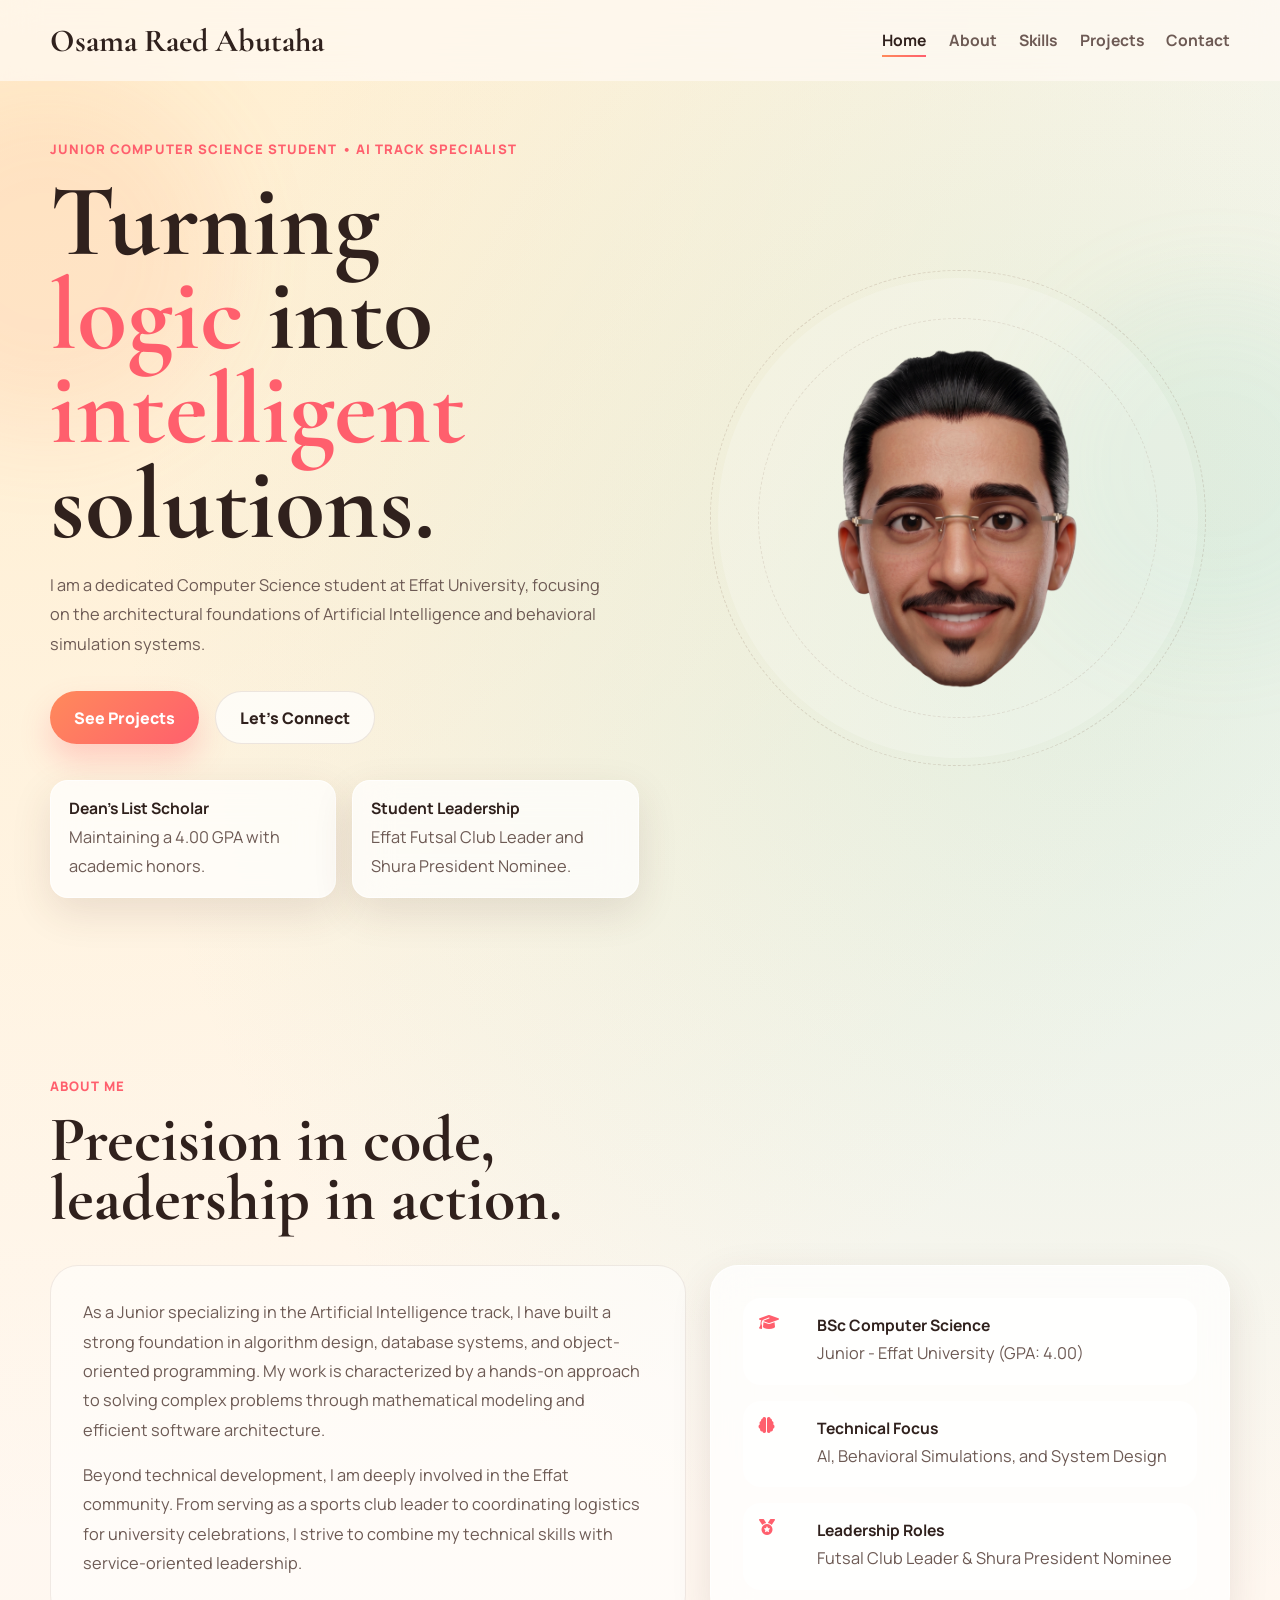
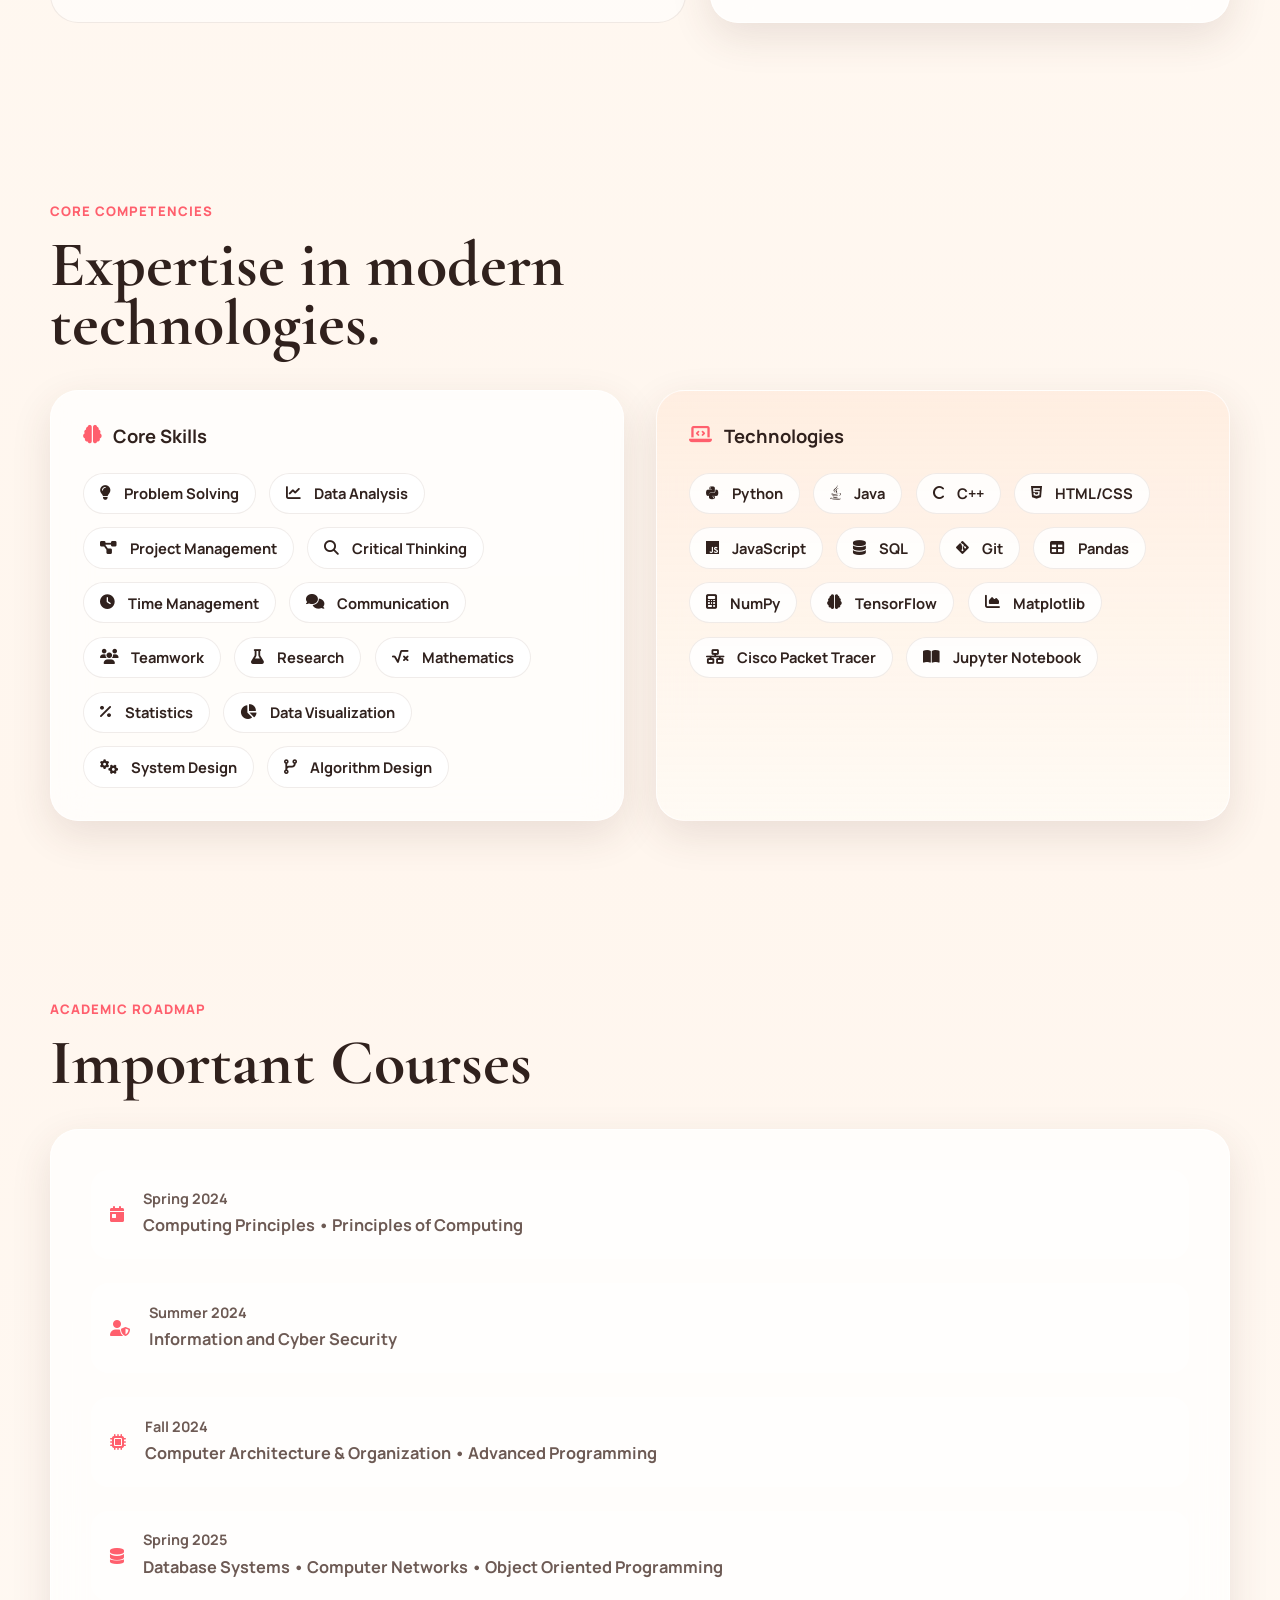
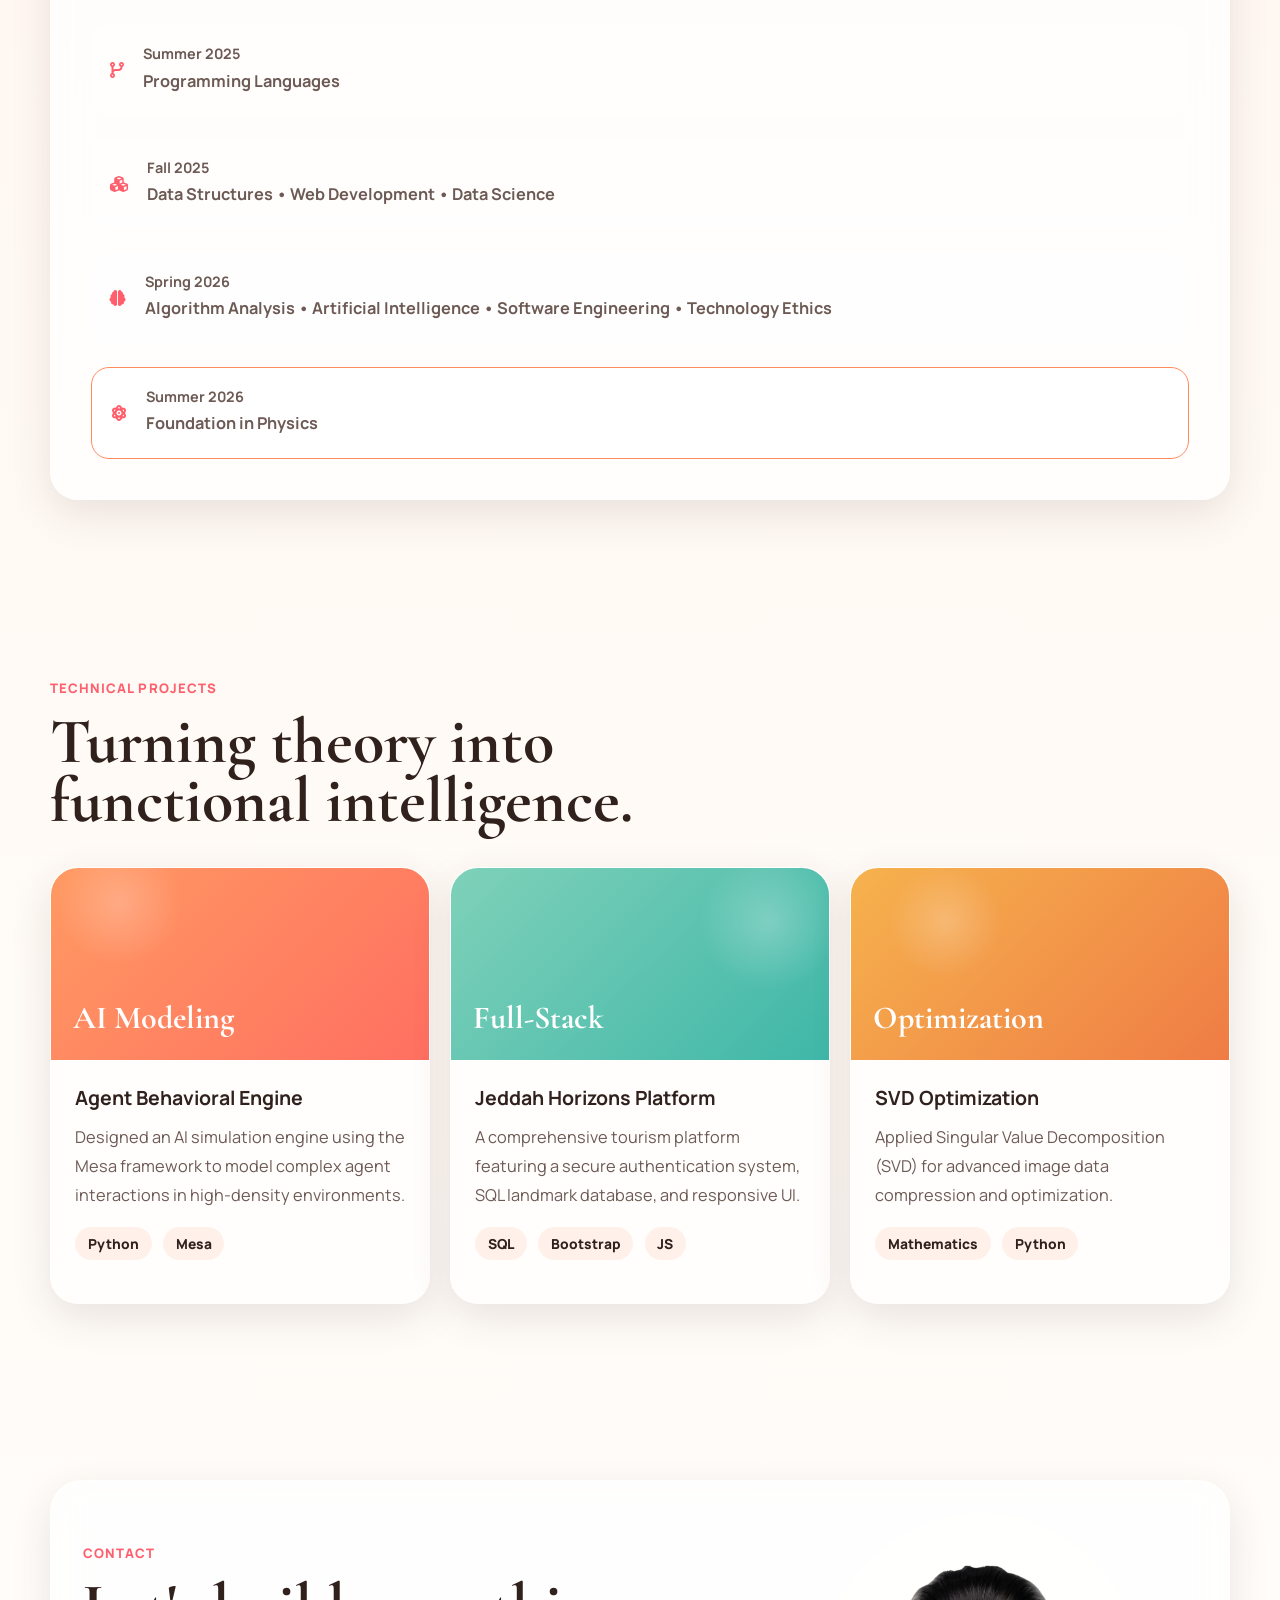
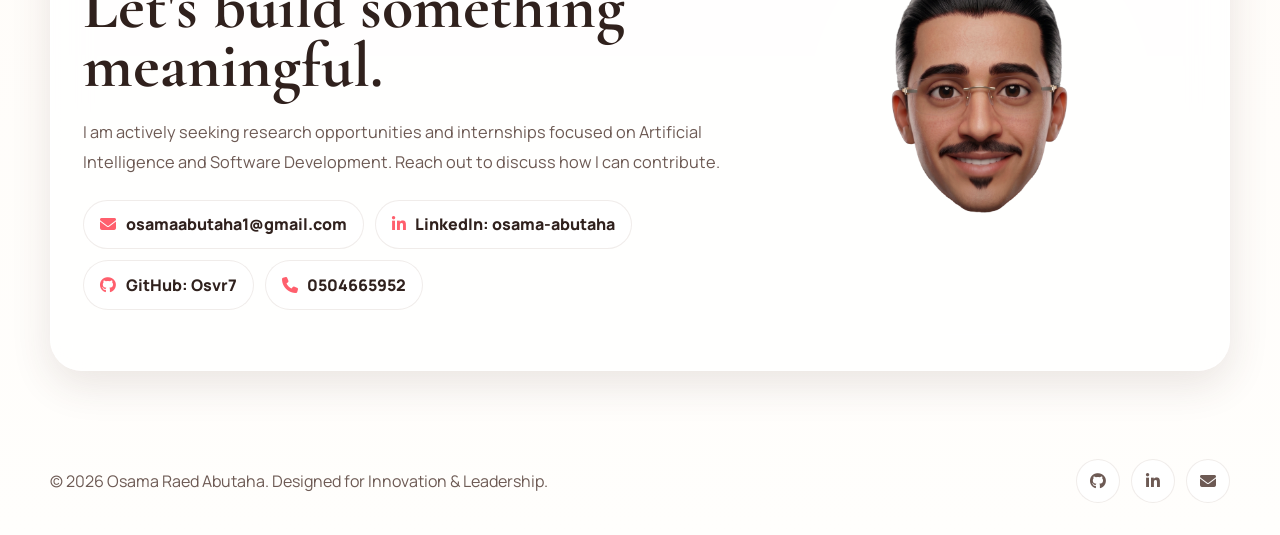
==== index.html @ cd9061cb "Updating Summer Course" ====
<!DOCTYPE html>
<html lang="en">

<head>
    <meta charset="UTF-8">
    <meta name="viewport" content="width=device-width, initial-scale=1.0">
    <title>Osama Raed Abutaha | AI Specialist Portfolio</title>

    <link rel="preconnect" href="https://fonts.googleapis.com">
    <link rel="preconnect" href="https://fonts.gstatic.com" crossorigin>
    <link
        href="https://fonts.googleapis.com/css2?family=Cormorant+Garamond:wght@500;600;700&family=Manrope:wght@400;500;600;700;800&display=swap"
        rel="stylesheet">
    <link rel="stylesheet" href="https://cdnjs.cloudflare.com/ajax/libs/font-awesome/6.4.0/css/all.min.css">
    <link rel="stylesheet" href="css/style.css">
</head>

<body>
    <div class="page-glow page-glow-left"></div>
    <div class="page-glow page-glow-right"></div>

    <nav class="navbar">
        <div class="nav-content">
            <a href="#home" class="logo">Osama Raed Abutaha</a>

            <button class="menu-toggle" type="button" aria-label="Open navigation menu" aria-expanded="false">
                <span></span>
                <span></span>
                <span></span>
            </button>

            <ul class="nav-links">
                <li><a href="#home">Home</a></li>
                <li><a href="#about">About</a></li>
                <li><a href="#skills">Skills</a></li>
                <li><a href="#projects">Projects</a></li>
                <li><a href="#contact">Contact</a></li>
            </ul>
        </div>
    </nav>

    <main>
        <section id="home" class="hero">
            <div class="hero-copy reveal">
                <p class="eyebrow">Junior Computer Science Student • AI Track Specialist</p>
                <h1>
                    Turning 
                    <span>logic</span> into <span>intelligent</span> solutions.
                </h1>
                <p class="hero-text">
                    I am a dedicated Computer Science student at Effat University, focusing on the architectural foundations of Artificial Intelligence and behavioral simulation systems.
                </p>

                <div class="hero-actions">
                    <a href="#projects" class="btn btn-primary">See Projects</a>
                    <a href="#contact" class="btn btn-secondary">Let's Connect</a>
                </div>

                <div class="hero-highlights">
                    <div class="highlight-card">
                        <strong>Dean's List Scholar</strong>
                        <span>Maintaining a 4.00 GPA with academic honors.</span>
                    </div>
                    <div class="highlight-card">
                        <strong>Student Leadership</strong>
                        <span>Effat Futsal Club Leader and Shura President Nominee.</span>
                    </div>
                </div>
            </div>

            <div class="hero-visual reveal">
                <div class="avatar-scene">
                    <div class="orbit orbit-one"></div>
                    <div class="orbit orbit-two"></div>

                    <div class="avatar-card">
                        <div class="avatar-wrap" aria-label="Personal profile image">
                            <div class="avatar-frame">
                                <img class="avatar-photo" src="images/profile.png" alt="Osama Raed Abutaha">
                            </div>
                        </div>
                    </div>
                </div>
            </div>
        </section>

        <section id="about" class="about reveal">
            <div class="section-heading">
                <p class="eyebrow">About Me</p>
                <h2>Precision in code, leadership in action.</h2>
            </div>

            <div class="about-grid">
                <div class="about-story">
                    <p>
                        As a Junior specializing in the Artificial Intelligence track, I have built a strong foundation in algorithm design, database systems, and object-oriented programming. My work is characterized by a hands-on approach to solving complex problems through mathematical modeling and efficient software architecture.
                    </p>
                    <p>
                        Beyond technical development, I am deeply involved in the Effat community. From serving as a sports club leader to coordinating logistics for university celebrations, I strive to combine my technical skills with service-oriented leadership.
                    </p>
                </div>

                <div class="about-panel">
                    <div class="info-row">
                        <i class="fa-solid fa-graduation-cap"></i>
                        <div>
                            <strong>BSc Computer Science</strong>
                            <span>Junior - Effat University (GPA: 4.00)</span>
                        </div>
                    </div>
                    <div class="info-row">
                        <i class="fa-solid fa-brain"></i>
                        <div>
                            <strong>Technical Focus</strong>
                            <span>AI, Behavioral Simulations, and System Design</span>
                        </div>
                    </div>
                    <div class="info-row">
                        <i class="fa-solid fa-medal"></i>
                        <div>
                            <strong>Leadership Roles</strong>
                            <span>Futsal Club Leader & Shura President Nominee</span>
                        </div>
                    </div>
                </div>
            </div>
        </section>

        <section id="skills" class="skills reveal">
            <div class="section-heading">
                <p class="eyebrow">Core Competencies</p>
                <h2>Expertise in modern technologies.</h2>
            </div>

            <div class="skills-layout" style="display: grid; grid-template-columns: repeat(auto-fit, minmax(300px, 1fr)); gap: 2rem;">
                <article class="skill-block" style="padding: 2rem; border-radius: var(--radius-lg); background: var(--surface);">
                    <h3 style="margin-bottom: 1.5rem; display: flex; align-items: center; gap: 0.75rem;">
                        <i class="fa-solid fa-brain" style="color: var(--coral);"></i> Core Skills
                    </h3>
                    <div class="skill-tags" style="display: flex; flex-wrap: wrap; gap: 0.85rem;">
                        <span class="skill-tag" style="display: inline-flex; align-items: center; gap: 0.8rem; padding: 0.6rem 1rem;">
                            <i class="fa-solid fa-lightbulb"></i> Problem Solving
                        </span>
                        <span class="skill-tag" style="display: inline-flex; align-items: center; gap: 0.8rem; padding: 0.6rem 1rem;">
                            <i class="fa-solid fa-chart-line"></i> Data Analysis
                        </span>
                        <span class="skill-tag" style="display: inline-flex; align-items: center; gap: 0.8rem; padding: 0.6rem 1rem;">
                            <i class="fa-solid fa-diagram-project"></i> Project Management
                        </span>
                        <span class="skill-tag" style="display: inline-flex; align-items: center; gap: 0.8rem; padding: 0.6rem 1rem;">
                            <i class="fa-solid fa-magnifying-glass"></i> Critical Thinking
                        </span>
                        <span class="skill-tag" style="display: inline-flex; align-items: center; gap: 0.8rem; padding: 0.6rem 1rem;">
                            <i class="fa-solid fa-clock"></i> Time Management
                        </span>
                        <span class="skill-tag" style="display: inline-flex; align-items: center; gap: 0.8rem; padding: 0.6rem 1rem;">
                            <i class="fa-solid fa-comments"></i> Communication
                        </span>
                        <span class="skill-tag" style="display: inline-flex; align-items: center; gap: 0.8rem; padding: 0.6rem 1rem;">
                            <i class="fa-solid fa-users"></i> Teamwork
                        </span>
                        <span class="skill-tag" style="display: inline-flex; align-items: center; gap: 0.8rem; padding: 0.6rem 1rem;">
                            <i class="fa-solid fa-flask"></i> Research
                        </span>
                        <span class="skill-tag" style="display: inline-flex; align-items: center; gap: 0.8rem; padding: 0.6rem 1rem;">
                            <i class="fa-solid fa-square-root-variable"></i> Mathematics
                        </span>
                        <span class="skill-tag" style="display: inline-flex; align-items: center; gap: 0.8rem; padding: 0.6rem 1rem;">
                            <i class="fa-solid fa-percent"></i> Statistics
                        </span>
                        <span class="skill-tag" style="display: inline-flex; align-items: center; gap: 0.8rem; padding: 0.6rem 1rem;">
                            <i class="fa-solid fa-chart-pie"></i> Data Visualization
                        </span>
                        <span class="skill-tag" style="display: inline-flex; align-items: center; gap: 0.8rem; padding: 0.6rem 1rem;">
                            <i class="fa-solid fa-gears"></i> System Design
                        </span>
                        <span class="skill-tag" style="display: inline-flex; align-items: center; gap: 0.8rem; padding: 0.6rem 1rem;">
                            <i class="fa-solid fa-code-branch"></i> Algorithm Design
                        </span>
                    </div>
                </article>

                <article class="skill-block accent-block" style="padding: 2rem; border-radius: var(--radius-lg);">
                    <h3 style="margin-bottom: 1.5rem; display: flex; align-items: center; gap: 0.75rem;">
                        <i class="fa-solid fa-laptop-code" style="color: var(--coral);"></i> Technologies
                    </h3>
                    <div class="skill-tags" style="display: flex; flex-wrap: wrap; gap: 0.85rem;">
                        <span class="skill-tag" style="display: inline-flex; align-items: center; gap: 0.8rem; padding: 0.6rem 1rem;">
                            <i class="fa-brands fa-python"></i> Python
                        </span>
                        <span class="skill-tag" style="display: inline-flex; align-items: center; gap: 0.8rem; padding: 0.6rem 1rem;">
                            <i class="fa-brands fa-java"></i> Java
                        </span>
                        <span class="skill-tag" style="display: inline-flex; align-items: center; gap: 0.8rem; padding: 0.6rem 1rem;">
                            <i class="fa-solid fa-c"></i> C++
                        </span>
                        <span class="skill-tag" style="display: inline-flex; align-items: center; gap: 0.8rem; padding: 0.6rem 1rem;">
                            <i class="fa-brands fa-html5"></i> HTML/CSS
                        </span>
                        <span class="skill-tag" style="display: inline-flex; align-items: center; gap: 0.8rem; padding: 0.6rem 1rem;">
                            <i class="fa-brands fa-js"></i> JavaScript
                        </span>
                        <span class="skill-tag" style="display: inline-flex; align-items: center; gap: 0.8rem; padding: 0.6rem 1rem;">
                            <i class="fa-solid fa-database"></i> SQL
                        </span>
                        <span class="skill-tag" style="display: inline-flex; align-items: center; gap: 0.8rem; padding: 0.6rem 1rem;">
                            <i class="fa-brands fa-git-alt"></i> Git
                        </span>
                        <span class="skill-tag" style="display: inline-flex; align-items: center; gap: 0.8rem; padding: 0.6rem 1rem;">
                            <i class="fa-solid fa-table"></i> Pandas
                        </span>
                        <span class="skill-tag" style="display: inline-flex; align-items: center; gap: 0.8rem; padding: 0.6rem 1rem;">
                            <i class="fa-solid fa-calculator"></i> NumPy
                        </span>
                        <span class="skill-tag" style="display: inline-flex; align-items: center; gap: 0.8rem; padding: 0.6rem 1rem;">
                            <i class="fa-solid fa-brain"></i> TensorFlow
                        </span>
                        <span class="skill-tag" style="display: inline-flex; align-items: center; gap: 0.8rem; padding: 0.6rem 1rem;">
                            <i class="fa-solid fa-chart-area"></i> Matplotlib
                        </span>
                        <span class="skill-tag" style="display: inline-flex; align-items: center; gap: 0.8rem; padding: 0.6rem 1rem;">
                            <i class="fa-solid fa-network-wired"></i> Cisco Packet Tracer
                        </span>
                        <span class="skill-tag" style="display: inline-flex; align-items: center; gap: 0.8rem; padding: 0.6rem 1rem;">
                            <i class="fa-solid fa-book-open"></i> Jupyter Notebook
                        </span>
                    </div>
                </article>
            </div>
        </section>

        <section id="courses" class="about reveal">
            <div class="section-heading">
                <p class="eyebrow">Academic Roadmap</p>
                <h2>Important Courses</h2>
            </div>
            
            <div class="about-panel" style="background: var(--surface); padding: 2.5rem; border-radius: var(--radius-lg);">
                <div class="timeline-container" style="display: grid; gap: 1.5rem;">
                    
                    <div class="info-row" style="background: rgba(255,255,255,0.5); padding: 1.2rem; border-radius: var(--radius-md); display: flex; align-items: center; gap: 1.2rem;">
                        <i class="fa-solid fa-calendar-day" style="color: var(--coral);"></i>
                        <div>
                            <strong style="display: block; font-size: 0.9rem; color: var(--text-soft);">Spring 2024</strong>
                            <span style="font-weight: 700;">Computing Principles • Principles of Computing</span>
                        </div>
                    </div>

                    <div class="info-row" style="background: rgba(255,255,255,0.5); padding: 1.2rem; border-radius: var(--radius-md); display: flex; align-items: center; gap: 1.2rem;">
                        <i class="fa-solid fa-user-shield" style="color: var(--coral);"></i>
                        <div>
                            <strong style="display: block; font-size: 0.9rem; color: var(--text-soft);">Summer 2024</strong>
                            <span style="font-weight: 700;">Information and Cyber Security</span>
                        </div>
                    </div>

                    <div class="info-row" style="background: rgba(255,255,255,0.5); padding: 1.2rem; border-radius: var(--radius-md); display: flex; align-items: center; gap: 1.2rem;">
                        <i class="fa-solid fa-microchip" style="color: var(--coral);"></i>
                        <div>
                            <strong style="display: block; font-size: 0.9rem; color: var(--text-soft);">Fall 2024</strong>
                            <span style="font-weight: 700;">Computer Architecture & Organization • Advanced Programming</span>
                        </div>
                    </div>

                    <div class="info-row" style="background: rgba(255,255,255,0.5); padding: 1.2rem; border-radius: var(--radius-md); display: flex; align-items: center; gap: 1.2rem;">
                        <i class="fa-solid fa-database" style="color: var(--coral);"></i>
                        <div>
                            <strong style="display: block; font-size: 0.9rem; color: var(--text-soft);">Spring 2025</strong>
                            <span style="font-weight: 700;">Database Systems • Computer Networks • Object Oriented Programming</span>
                        </div>
                    </div>

                    <div class="info-row" style="background: rgba(255,255,255,0.5); padding: 1.2rem; border-radius: var(--radius-md); display: flex; align-items: center; gap: 1.2rem;">
                        <i class="fa-solid fa-code-branch" style="color: var(--coral);"></i>
                        <div>
                            <strong style="display: block; font-size: 0.9rem; color: var(--text-soft);">Summer 2025</strong>
                            <span style="font-weight: 700;">Programming Languages</span>
                        </div>
                    </div>

                    <div class="info-row" style="background: rgba(255,255,255,0.5); padding: 1.2rem; border-radius: var(--radius-md); display: flex; align-items: center; gap: 1.2rem;">
                        <i class="fa-solid fa-cubes" style="color: var(--coral);"></i>
                        <div>
                            <strong style="display: block; font-size: 0.9rem; color: var(--text-soft);">Fall 2025</strong>
                            <span style="font-weight: 700;">Data Structures • Web Development • Data Science</span>
                        </div>
                    </div>

                    <div class="info-row" style="background: rgba(255,255,255,0.5); padding: 1.2rem; border-radius: var(--radius-md); display: flex; align-items: center; gap: 1.2rem;">
                        <i class="fa-solid fa-brain" style="color: var(--coral);"></i>
                        <div>
                            <strong style="display: block; font-size: 0.9rem; color: var(--text-soft);">Spring 2026</strong>
                            <span style="font-weight: 700;">Algorithm Analysis • Artificial Intelligence • Software Engineering • Technology Ethics</span>
                        </div>
                    </div>

                    <div class="info-row" style="background: rgba(255,255,255,0.8); border: 1px solid var(--peach); padding: 1.2rem; border-radius: var(--radius-md); display: flex; align-items: center; gap: 1.2rem;">
                        <i class="fa-solid fa-atom" style="color: var(--coral);"></i>
                        <div>
                            <strong style="display: block; font-size: 0.9rem; color: var(--text-soft);">Summer 2026</strong>
                            <span style="font-weight: 700;">Foundation in Physics</span>
                        </div>
                    </div>

                </div>
            </div>
        </section>

        <section id="projects" class="projects reveal">
            <div class="section-heading">
                <p class="eyebrow">Technical Projects</p>
                <h2>Turning theory into functional intelligence.</h2>
            </div>

            <div class="projects-grid">
                <article class="project-card">
                    <div class="project-visual project-visual-one">
                        <span>AI Modeling</span>
                    </div>
                    <div class="project-info">
                        <h3>Agent Behavioral Engine</h3>
                        <p>
                            Designed an AI simulation engine using the Mesa framework to model complex agent interactions in high-density environments.
                        </p>
                        <div class="project-tech">
                            <span>Python</span>
                            <span>Mesa</span>
                        </div>
                    </div>
                </article>

                <article class="project-card">
                    <div class="project-visual project-visual-two">
                        <span>Full-Stack</span>
                    </div>
                    <div class="project-info">
                        <h3>Jeddah Horizons Platform</h3>
                        <p>
                            A comprehensive tourism platform featuring a secure authentication system, SQL landmark database, and responsive UI.
                        </p>
                        <div class="project-tech">
                            <span>SQL</span>
                            <span>Bootstrap</span>
                            <span>JS</span>
                        </div>
                    </div>
                </article>

                <article class="project-card">
                    <div class="project-visual project-visual-three">
                        <span>Optimization</span>
                    </div>
                    <div class="project-info">
                        <h3>SVD Optimization</h3>
                        <p>
                            Applied Singular Value Decomposition (SVD) for advanced image data compression and optimization.
                        </p>
                        <div class="project-tech">
                            <span>Mathematics</span>
                            <span>Python</span>
                        </div>
                    </div>
                </article>
            </div>
        </section>

        <section id="contact" class="contact reveal">
            <div class="contact-card">
                <div class="contact-layout">
                    <div class="contact-copy">
                        <div class="section-heading">
                            <p class="eyebrow">Contact</p>
                            <h2>Let's build something meaningful.</h2>
                        </div>
                        <p class="contact-text">
                            I am actively seeking research opportunities and internships focused on Artificial Intelligence and Software Development. Reach out to discuss how I can contribute.
                        </p>
                        <div class="contact-methods">
                            <a href="mailto:osamaabutaha1@gmail.com" class="contact-item">
                                <i class="fa-solid fa-envelope"></i>
                                <span>osamaabutaha1@gmail.com</span>
                            </a>
                            <a href="https://www.linkedin.com/in/osama-abutaha" class="contact-item" target="_blank" rel="noopener noreferrer">
                                <i class="fab fa-linkedin-in"></i>
                                <span>LinkedIn: osama-abutaha</span>
                            </a>
                            <a href="https://github.com/Osvr7" class="contact-item">
                                <i class="fab fa-github"></i>
                                <span>GitHub: Osvr7</span>
                            </a>
                            <a href="tel:0504665952" class="contact-item">
                                <i class="fa-solid fa-phone"></i>
                                <span>0504665952</span>
                            </a>
                        </div>
                    </div>

                    <div class="contact-avatar" aria-label="Profile image">
                        <div class="contact-avatar-frame">
                            <img class="contact-avatar-photo" src="images/profile.png" alt="Osama Raed Abutaha">
                        </div>
                    </div>
                </div>
            </div>
        </section>
    </main>

    <footer class="footer">
        <p>&copy; 2026 Osama Raed Abutaha. Designed for Innovation & Leadership.</p>
        <div class="social-links">
            <a href="https://github.com/Osvr7"><i class="fab fa-github"></i></a>
            <a href="https://www.linkedin.com/in/osama-abutaha" target="_blank" rel="noopener noreferrer"><i class="fab fa-linkedin-in"></i></a>
            <a href="mailto:osamaabutaha1@gmail.com"><i class="fa-solid fa-envelope"></i></a>
        </div>
    </footer>

    <script src="js/script.js"></script>
</body>

</html>
---- css/style.css ----
:root {
    --bg-main: #fffaf4;
    --bg-soft: #fff2e6;
    --surface: rgba(255, 255, 255, 0.72);
    --surface-strong: #fff9f2;
    --text-main: #30211d;
    --text-soft: #6d5a54;
    --peach: #ff8a5b;
    --coral: #ff5f6d;
    --gold: #ffc857;
    --mint: #7fd1b9;
    --line: rgba(110, 71, 51, 0.12);
    --shadow-soft: 0 20px 60px rgba(122, 74, 51, 0.12);
    --shadow-card: 0 14px 40px rgba(83, 52, 39, 0.12);
    --radius-lg: 28px;
    --radius-md: 18px;
    --radius-sm: 12px;
    --max-width: 1180px;
    --transition: 240ms ease;
    --avatar-size: clamp(21rem, 38vw, 30rem);
    --avatar-focus-x: 50%;
    --avatar-focus-y: 50%;
}

* {
    margin: 0;
    padding: 0;
    box-sizing: border-box;
}

html {
    scroll-behavior: smooth;
}

body {
    font-family: "Manrope", sans-serif;
    color: var(--text-main);
    background:
        radial-gradient(circle at top left, rgba(255, 200, 87, 0.26), transparent 28%),
        radial-gradient(circle at 85% 12%, rgba(127, 209, 185, 0.22), transparent 20%),
        linear-gradient(180deg, #fffaf4 0%, #fff6ee 46%, #fffefc 100%);
    min-height: 100vh;
    overflow-x: hidden;
}

a {
    color: inherit;
    text-decoration: none;
}

img,
svg {
    display: block;
    max-width: 100%;
}

main,
.nav-content,
.footer {
    width: min(var(--max-width), calc(100% - 2rem));
    margin: 0 auto;
}

section {
    padding: 5.5rem 0;
}

.page-glow {
    position: fixed;
    width: 22rem;
    height: 22rem;
    border-radius: 50%;
    filter: blur(50px);
    opacity: 0.34;
    pointer-events: none;
    z-index: -1;
}

.page-glow-left {
    top: 5rem;
    left: -8rem;
    background: rgba(255, 138, 91, 0.34);
}

.page-glow-right {
    top: 18rem;
    right: -7rem;
    background: rgba(127, 209, 185, 0.28);
}

.navbar {
    position: sticky;
    top: 0;
    z-index: 1000;
    backdrop-filter: blur(18px);
    background: rgba(255, 250, 244, 0.7);
    border-bottom: 1px solid transparent;
    transition: background var(--transition), border-color var(--transition), box-shadow var(--transition);
}

.navbar.is-scrolled {
    background: rgba(255, 250, 244, 0.9);
    border-color: rgba(110, 71, 51, 0.1);
    box-shadow: 0 12px 30px rgba(110, 71, 51, 0.08);
}

.nav-content {
    display: flex;
    align-items: center;
    justify-content: space-between;
    min-height: 5rem;
}

.logo {
    font-family: "Cormorant Garamond", serif;
    font-size: 2rem;
    font-weight: 700;
    letter-spacing: 0;
}

.nav-links {
    display: flex;
    align-items: center;
    gap: 1.4rem;
    list-style: none;
}

.nav-links a {
    position: relative;
    font-size: 0.98rem;
    font-weight: 700;
    color: var(--text-soft);
    transition: color var(--transition);
}

.nav-links a::after {
    content: "";
    position: absolute;
    left: 0;
    bottom: -0.35rem;
    width: 100%;
    height: 2px;
    background: linear-gradient(90deg, var(--peach), var(--coral));
    transform: scaleX(0);
    transform-origin: left;
    transition: transform var(--transition);
}

.nav-links a:hover,
.nav-links a.active {
    color: var(--text-main);
}

.nav-links a:hover::after,
.nav-links a.active::after {
    transform: scaleX(1);
}

.menu-toggle {
    display: none;
    width: 3rem;
    height: 3rem;
    border: 0;
    border-radius: 999px;
    background: rgba(255, 255, 255, 0.7);
    box-shadow: var(--shadow-soft);
    align-items: center;
    justify-content: center;
    flex-direction: column;
    gap: 0.25rem;
    cursor: pointer;
}

.menu-toggle span {
    width: 1.15rem;
    height: 2px;
    background: var(--text-main);
    border-radius: 999px;
    transition: transform var(--transition), opacity var(--transition);
}

.hero {
    min-height: calc(100vh - 5rem);
    display: grid;
    grid-template-columns: 1.04fr 0.96fr;
    align-items: center;
    gap: 3rem;
    padding-top: 3.5rem;
}

.eyebrow {
    display: inline-flex;
    align-items: center;
    gap: 0.5rem;
    margin-bottom: 1rem;
    color: var(--coral);
    font-size: 0.82rem;
    font-weight: 800;
    text-transform: uppercase;
    letter-spacing: 0.08em;
}

.hero-copy h1,
.section-heading h2 {
    font-family: "Cormorant Garamond", serif;
    font-weight: 700;
    line-height: 0.92;
    letter-spacing: 0;
}

.hero-copy h1 {
    max-width: 11ch;
    font-size: clamp(4rem, 8vw, 6.4rem);
    margin-bottom: 1.25rem;
}

.hero-copy h1 span {
    color: var(--coral);
}

.hero-text,
.about-story p,
.contact-text,
.project-info p,
.highlight-card span,
.info-row span,
.trait span {
    color: var(--text-soft);
    font-size: 1.02rem;
    line-height: 1.8;
}

.hero-text {
    max-width: 35rem;
}

.hero-actions {
    display: flex;
    flex-wrap: wrap;
    gap: 1rem;
    margin: 2rem 0 2.25rem;
}

.btn {
    display: inline-flex;
    align-items: center;
    justify-content: center;
    min-height: 3.35rem;
    padding: 0.9rem 1.5rem;
    border-radius: 999px;
    font-weight: 800;
    transition: transform var(--transition), box-shadow var(--transition), background var(--transition);
}

.btn:hover {
    transform: translateY(-2px);
}

.btn-primary {
    color: #fff;
    background: linear-gradient(135deg, var(--peach), var(--coral));
    box-shadow: 0 16px 30px rgba(255, 95, 109, 0.26);
}

.btn-secondary {
    color: var(--text-main);
    background: rgba(255, 255, 255, 0.72);
    border: 1px solid rgba(110, 71, 51, 0.12);
}

.hero-highlights {
    display: grid;
    grid-template-columns: repeat(2, minmax(0, 1fr));
    gap: 1rem;
    max-width: 40rem;
}

.highlight-card,
.skill-block,
.project-card,
.contact-card,
.about-panel {
    background: var(--surface);
    border: 1px solid rgba(255, 255, 255, 0.72);
    backdrop-filter: blur(18px);
    box-shadow: var(--shadow-card);
}

.highlight-card {
    padding: 1rem 1.1rem;
    border-radius: var(--radius-md);
}

.highlight-card strong,
.info-row strong,
.trait strong {
    display: block;
    margin-bottom: 0.2rem;
    font-size: 0.98rem;
}

.hero-visual {
    position: relative;
}

.avatar-scene {
    position: relative;
    min-height: 40rem;
    display: flex;
    align-items: center;
    justify-content: center;
}

.orbit {
    position: absolute;
    border-radius: 50%;
    border: 1px dashed rgba(110, 71, 51, 0.16);
    animation: spin 22s linear infinite;
}

.orbit-one {
    width: 25rem;
    height: 25rem;
}

.orbit-two {
    width: 31rem;
    height: 31rem;
    animation-direction: reverse;
    animation-duration: 28s;
}

.avatar-card {
    position: relative;
    width: min(100%, var(--avatar-size));
    padding: 0;
    border-radius: 0;
    margin: 0 auto;
}

.avatar-wrap {
    margin: 0;
    padding: 0;
    border-radius: 0;
    background: transparent;
    display: flex;
    justify-content: center;
}

.avatar-frame {
    aspect-ratio: 1 / 1;
    width: 100%;
    padding: 1.9rem;
    overflow: hidden;
    border-radius: 50%;
    background: rgba(255, 255, 255, 0.2);
    box-shadow: none;
    display: grid;
    place-items: center;
}

.avatar-photo {
    width: 88%;
    height: 88%;
    object-fit: contain;
    object-position: 50%;
    transform: translateY(-2.5rem);
    filter: saturate(1.06) contrast(1.03);
}

.section-heading {
    max-width: 42rem;
    margin-bottom: 2.25rem;
}

.section-heading h2 {
    font-size: clamp(2.6rem, 5vw, 4.1rem);
}

.about-grid {
    display: grid;
    grid-template-columns: 1.1fr 0.9fr;
    gap: 1.5rem;
}

.about-story,
.about-panel {
    border-radius: var(--radius-lg);
    padding: 2rem;
}

.about-story {
    background: rgba(255, 255, 255, 0.52);
    border: 1px solid rgba(110, 71, 51, 0.1);
}

.about-story p + p {
    margin-top: 1rem;
}

.about-panel {
    display: grid;
    gap: 1rem;
}

.info-row {
    display: grid;
    grid-template-columns: 2.75rem 1fr;
    gap: 0.9rem;
    align-items: start;
    padding: 1rem;
    border-radius: var(--radius-md);
    background: rgba(255, 255, 255, 0.74);
}

.info-row i,
.skill-block h3 i,
.contact-item i {
    color: var(--coral);
}

.skills-layout {
    display: grid;
    grid-template-columns: repeat(3, minmax(0, 1fr));
    gap: 1.25rem;
}

.skill-block {
    border-radius: var(--radius-lg);
    padding: 1.7rem;
}

.accent-block {
    background: linear-gradient(180deg, rgba(255, 237, 224, 0.95), rgba(255, 252, 246, 0.72));
}

.skill-block h3 {
    display: flex;
    align-items: center;
    gap: 0.65rem;
    margin-bottom: 1rem;
    font-size: 1.15rem;
}

.skill-tags {
    display: flex;
    flex-wrap: wrap;
    gap: 0.7rem;
}

.skill-tag {
    display: inline-flex;
    align-items: center;
    min-height: 2.4rem;
    padding: 0.55rem 0.95rem;
    border-radius: 999px;
    background: rgba(255, 255, 255, 0.86);
    border: 1px solid rgba(110, 71, 51, 0.1);
    font-size: 0.92rem;
    font-weight: 700;
}

.trait-list {
    display: grid;
    gap: 0.9rem;
}

.trait {
    padding: 0.95rem 1rem;
    border-radius: var(--radius-md);
    background: rgba(255, 255, 255, 0.74);
}

.projects-grid {
    display: grid;
    grid-template-columns: repeat(3, minmax(0, 1fr));
    gap: 1.25rem;
}

.project-card {
    overflow: hidden;
    border-radius: var(--radius-lg);
}

.project-visual {
    min-height: 12rem;
    display: flex;
    align-items: end;
    padding: 1.4rem;
    color: #fff;
    font-family: "Cormorant Garamond", serif;
    font-size: 2rem;
    font-weight: 700;
}

.project-visual-one {
    background:
        radial-gradient(circle at 18% 18%, rgba(255, 255, 255, 0.22), transparent 18%),
        linear-gradient(135deg, #ff9a62, #ff6f61);
}

.project-visual-two {
    background:
        radial-gradient(circle at 84% 28%, rgba(255, 255, 255, 0.24), transparent 20%),
        linear-gradient(135deg, #7fd1b9, #3fb7a8);
}

.project-visual-three {
    background:
        radial-gradient(circle at 25% 28%, rgba(255, 255, 255, 0.22), transparent 18%),
        linear-gradient(135deg, #f6b24d, #ef7c45);
}

.project-info {
    padding: 1.5rem;
}

.project-info h3 {
    margin-bottom: 0.75rem;
    font-size: 1.22rem;
}

.project-tech,
.project-links,
.contact-methods {
    display: flex;
    flex-wrap: wrap;
    gap: 0.7rem;
}

.project-tech {
    margin: 1rem 0 1.2rem;
}

.project-tech span {
    padding: 0.45rem 0.8rem;
    border-radius: 999px;
    background: rgba(255, 138, 91, 0.12);
    color: var(--text-main);
    font-size: 0.86rem;
    font-weight: 800;
}

.project-links a,
.contact-item {
    display: inline-flex;
    align-items: center;
    gap: 0.6rem;
    min-height: 3rem;
    padding: 0.8rem 1rem;
    border-radius: 999px;
    background: rgba(255, 255, 255, 0.78);
    border: 1px solid rgba(110, 71, 51, 0.1);
    font-weight: 800;
    transition: transform var(--transition), box-shadow var(--transition);
}

.project-links a:hover,
.contact-item:hover,
.social-links a:hover {
    transform: translateY(-2px);
    box-shadow: 0 14px 24px rgba(110, 71, 51, 0.12);
}

.contact-card {
    border-radius: 2rem;
    padding: 2rem;
}

.contact-layout {
    display: grid;
    grid-template-columns: minmax(0, 1.2fr) minmax(16rem, 0.8fr);
    gap: 2rem;
    align-items: center;
}

.contact-copy .section-heading {
    margin-bottom: 1.4rem;
}

.contact-text {
    max-width: 42rem;
    margin-bottom: 1.4rem;
}

.contact-avatar {
    display: flex;
    justify-content: center;
}

.contact-avatar-frame {
    width: min(100%, 22rem);
    aspect-ratio: 1 / 1;
    padding: 1.35rem;
    border-radius: 50%;
    background: rgba(255, 255, 255, 0.28);
    display: grid;
    place-items: center;
}

.contact-avatar-photo {
    width: 88%;
    height: 88%;
    object-fit: contain;
    object-position: 50%;
    transform: translateY(-1.9rem);
    filter: saturate(1.06) contrast(1.03);
}

.footer {
    display: flex;
    justify-content: space-between;
    align-items: center;
    gap: 1rem;
    padding: 0 0 2rem;
    color: var(--text-soft);
}

.social-links {
    display: flex;
    gap: 0.7rem;
}

.social-links a {
    width: 2.75rem;
    height: 2.75rem;
    border-radius: 50%;
    display: inline-flex;
    align-items: center;
    justify-content: center;
    background: rgba(255, 255, 255, 0.82);
    border: 1px solid rgba(110, 71, 51, 0.1);
    transition: transform var(--transition), box-shadow var(--transition);
}

.reveal {
    opacity: 0;
    transform: translateY(28px);
    transition: opacity 700ms ease, transform 700ms ease;
}

.reveal.visible {
    opacity: 1;
    transform: translateY(0);
}

@keyframes spin {
    from {
        transform: rotate(0deg);
    }

    to {
        transform: rotate(360deg);
    }
}

@media (max-width: 1024px) {
    .hero,
    .about-grid,
    .skills-layout,
    .projects-grid,
    .contact-layout {
        grid-template-columns: 1fr;
    }

    .hero {
        padding-top: 2rem;
    }

    .hero-copy h1 {
        max-width: 12ch;
    }

    .avatar-scene {
        min-height: 36rem;
    }

    .projects-grid {
        gap: 1rem;
    }

    .contact-avatar {
        order: -1;
    }

    .contact-avatar-frame {
        width: min(100%, 18rem);
    }
}

@media (max-width: 820px) {
    .menu-toggle {
        display: inline-flex;
    }

    .nav-links {
        position: absolute;
        top: calc(100% + 0.75rem);
        left: 1rem;
        right: 1rem;
        padding: 1rem;
        border-radius: 1.25rem;
        background: rgba(255, 249, 242, 0.96);
        box-shadow: var(--shadow-soft);
        border: 1px solid rgba(110, 71, 51, 0.1);
        flex-direction: column;
        align-items: flex-start;
        gap: 0.9rem;
        opacity: 0;
        pointer-events: none;
        transform: translateY(-10px);
        transition: opacity var(--transition), transform var(--transition);
    }

    .nav-links.is-open {
        opacity: 1;
        pointer-events: auto;
        transform: translateY(0);
    }

    .menu-toggle[aria-expanded="true"] span:nth-child(1) {
        transform: translateY(6px) rotate(45deg);
    }

    .menu-toggle[aria-expanded="true"] span:nth-child(2) {
        opacity: 0;
    }

    .menu-toggle[aria-expanded="true"] span:nth-child(3) {
        transform: translateY(-6px) rotate(-45deg);
    }
}

@media (max-width: 640px) {
    main,
    .nav-content,
    .footer {
        width: min(var(--max-width), calc(100% - 1.2rem));
    }

    section {
        padding: 4.3rem 0;
    }

    .hero {
        gap: 2rem;
    }

    .hero-copy h1 {
        font-size: clamp(3rem, 16vw, 4.3rem);
    }

    .hero-highlights {
        grid-template-columns: 1fr;
    }

    .avatar-scene {
        min-height: 30rem;
    }

    .orbit-two {
        display: none;
    }

    .avatar-card,
    .about-story,
    .about-panel,
    .skill-block,
    .contact-card {
        padding: 1.35rem;
    }

    .avatar-card {
        padding: 0;
    }

    .project-info,
    .contact-card {
        padding: 1.3rem;
    }

    .footer {
        flex-direction: column;
        text-align: center;
    }
}
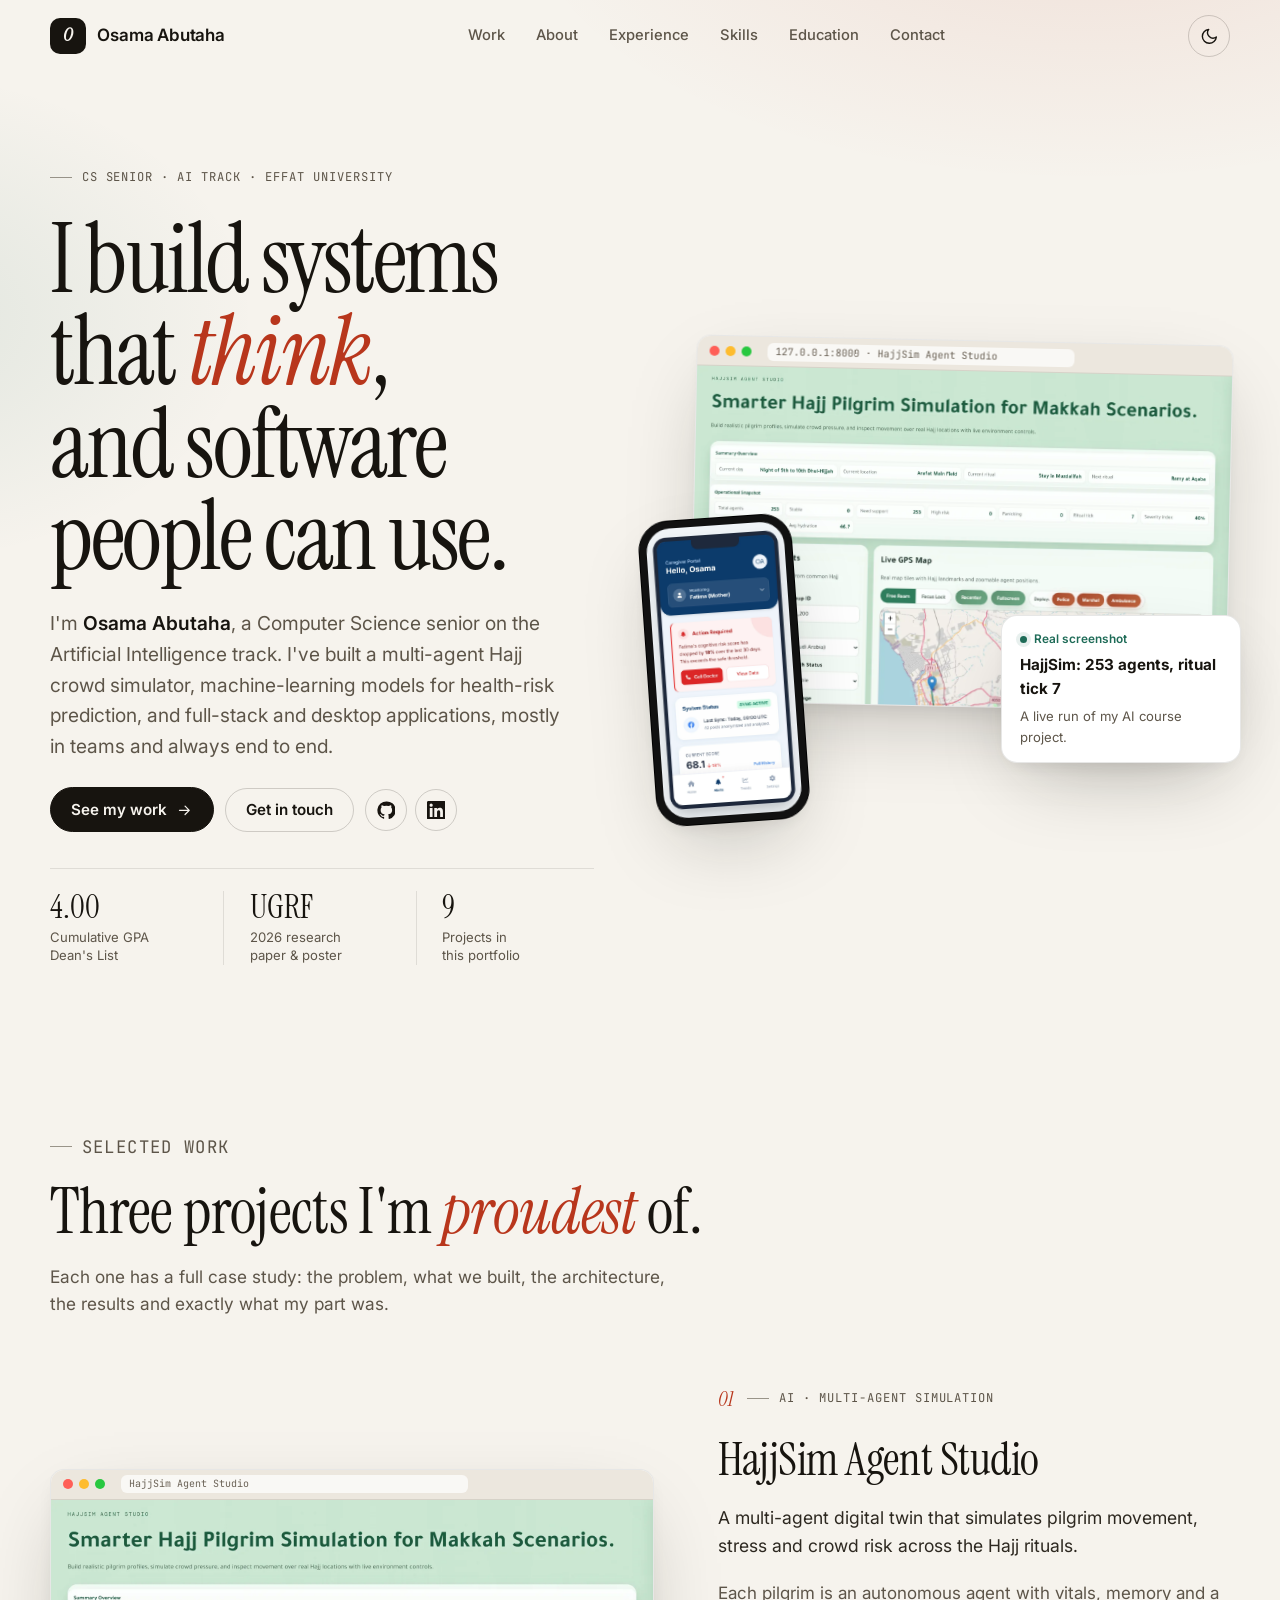
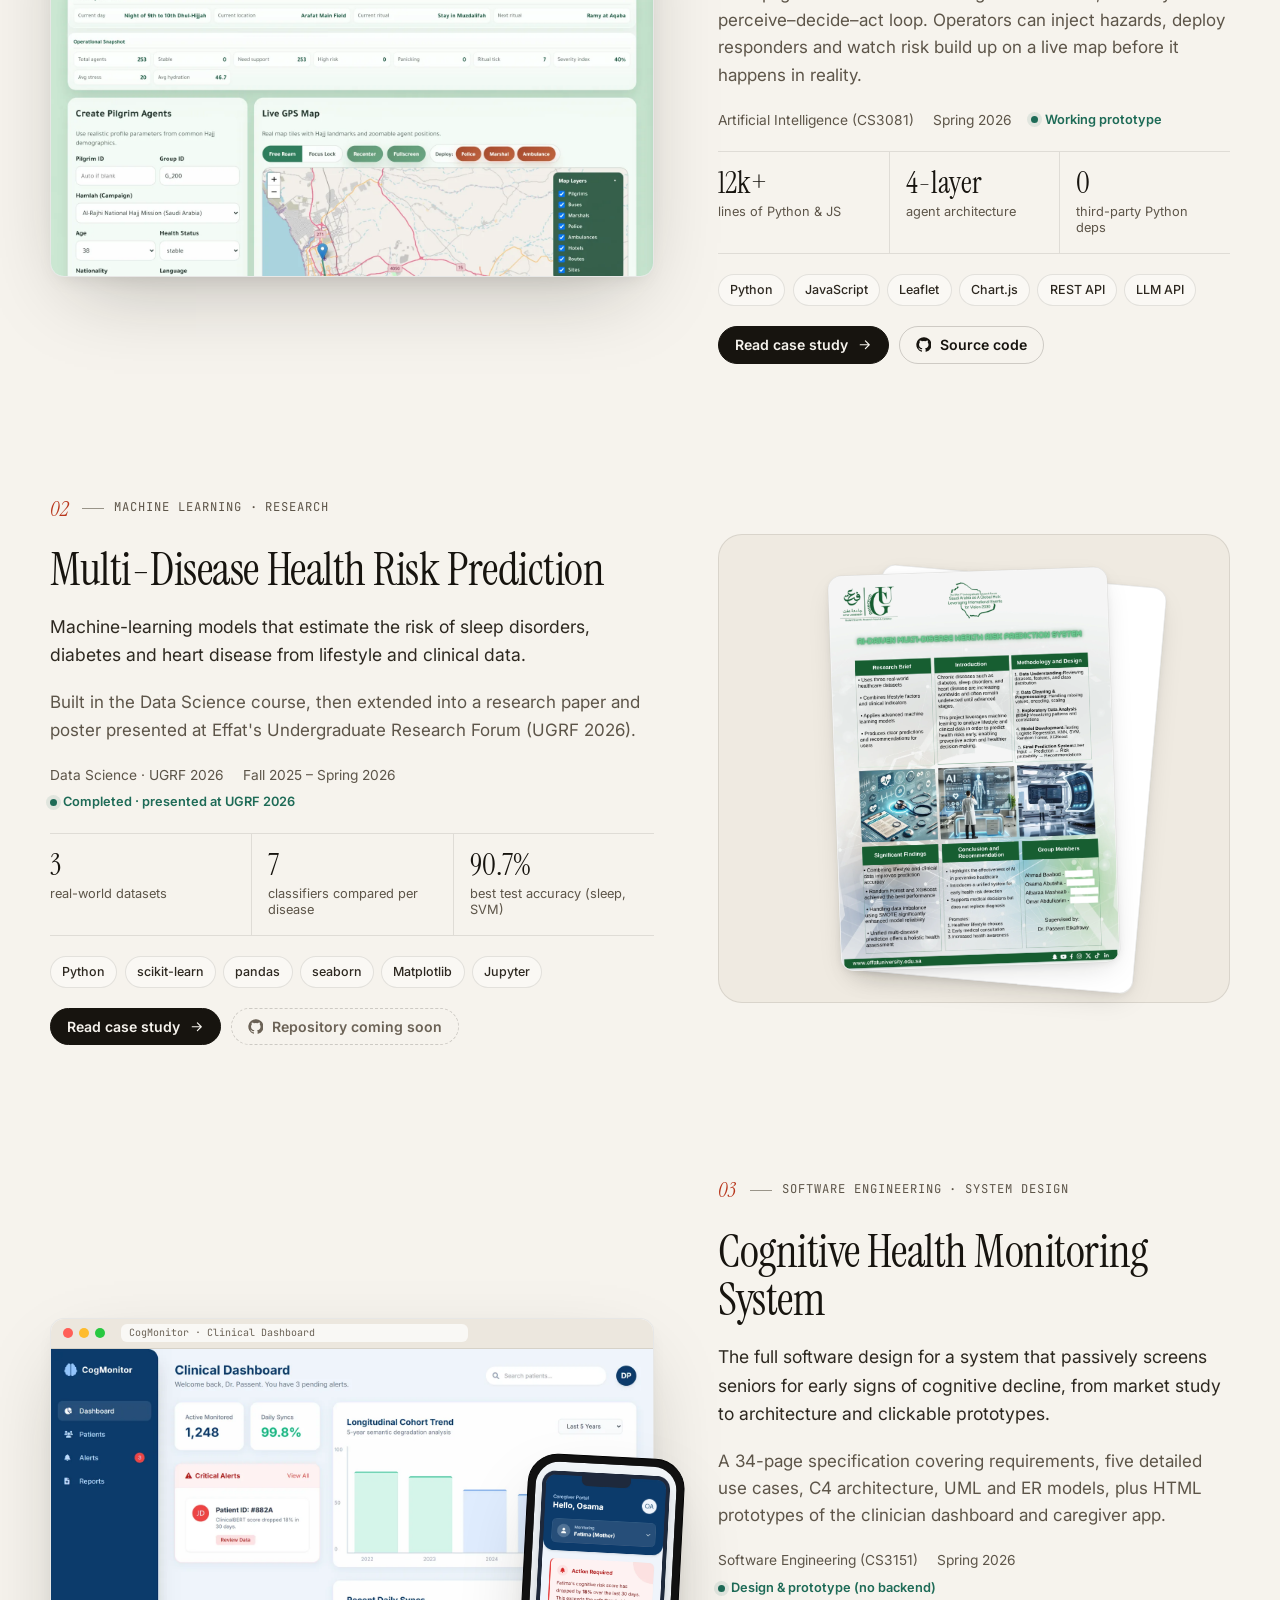
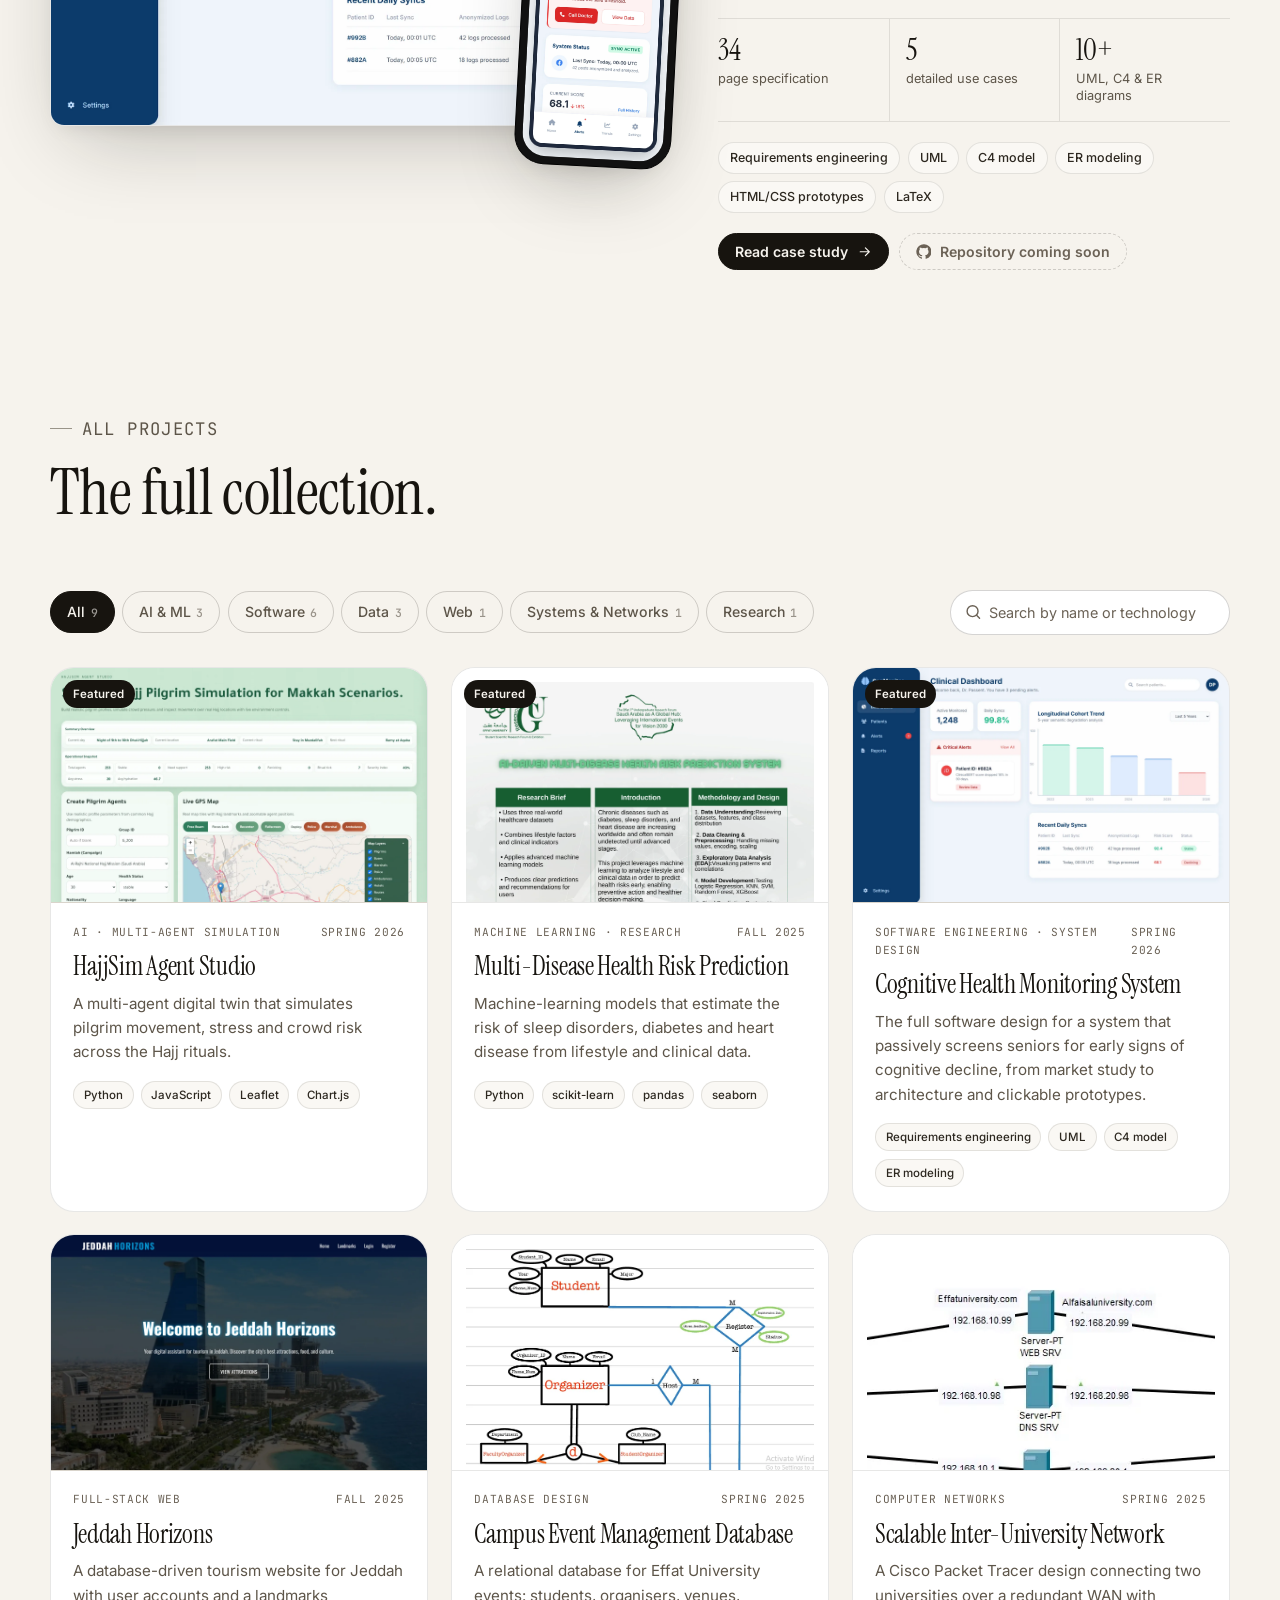
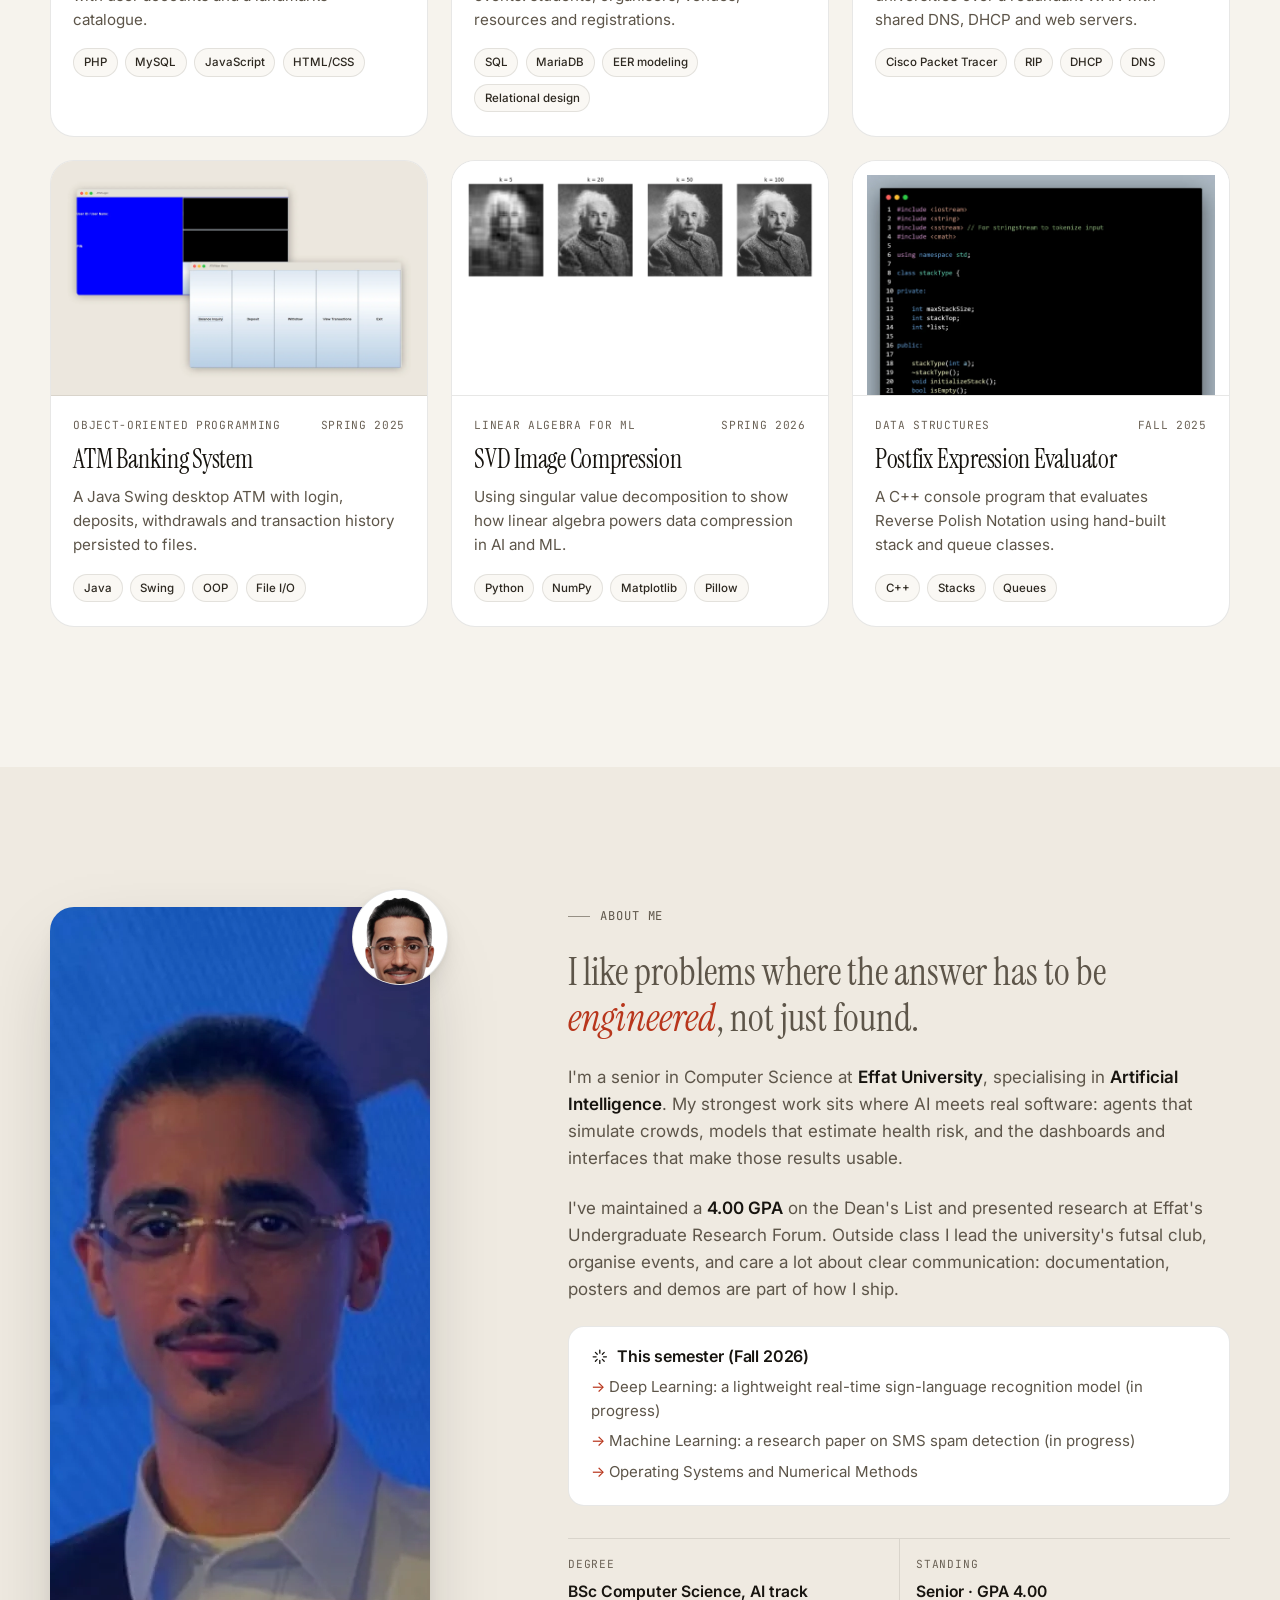
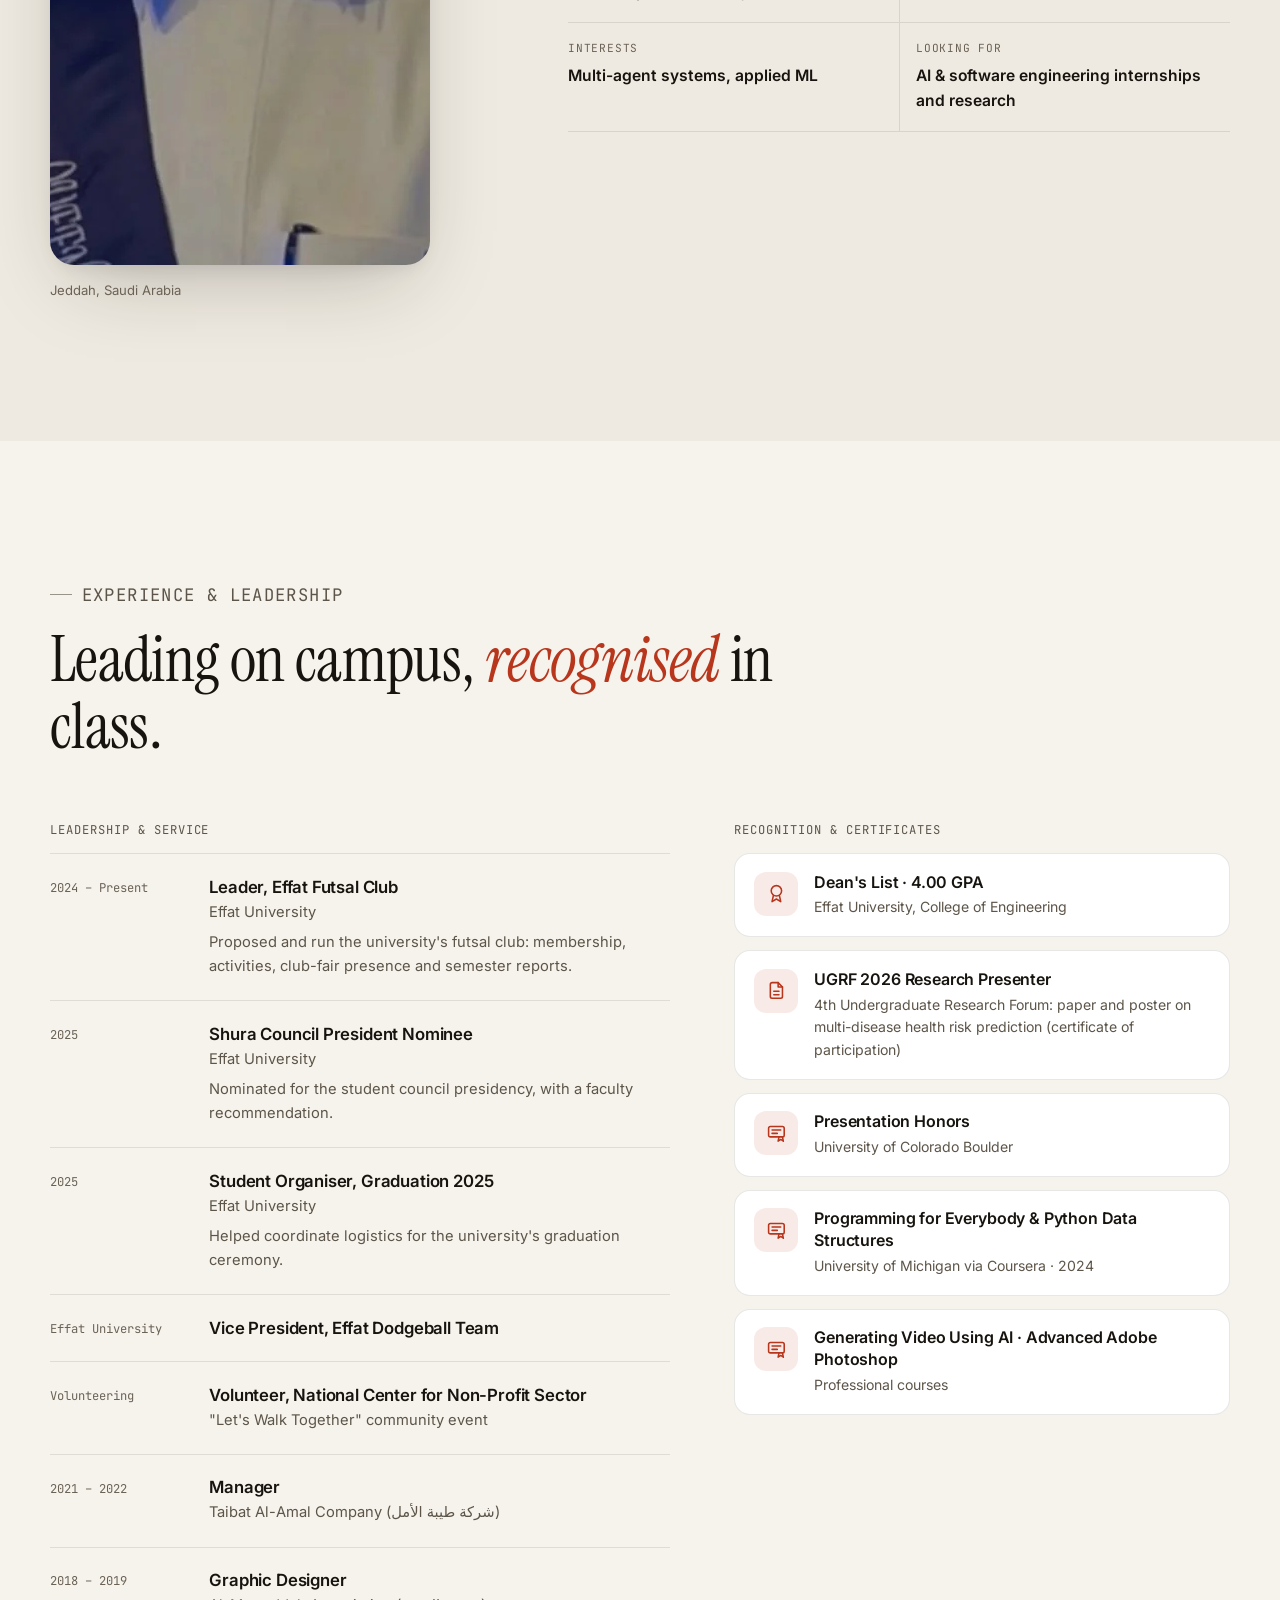
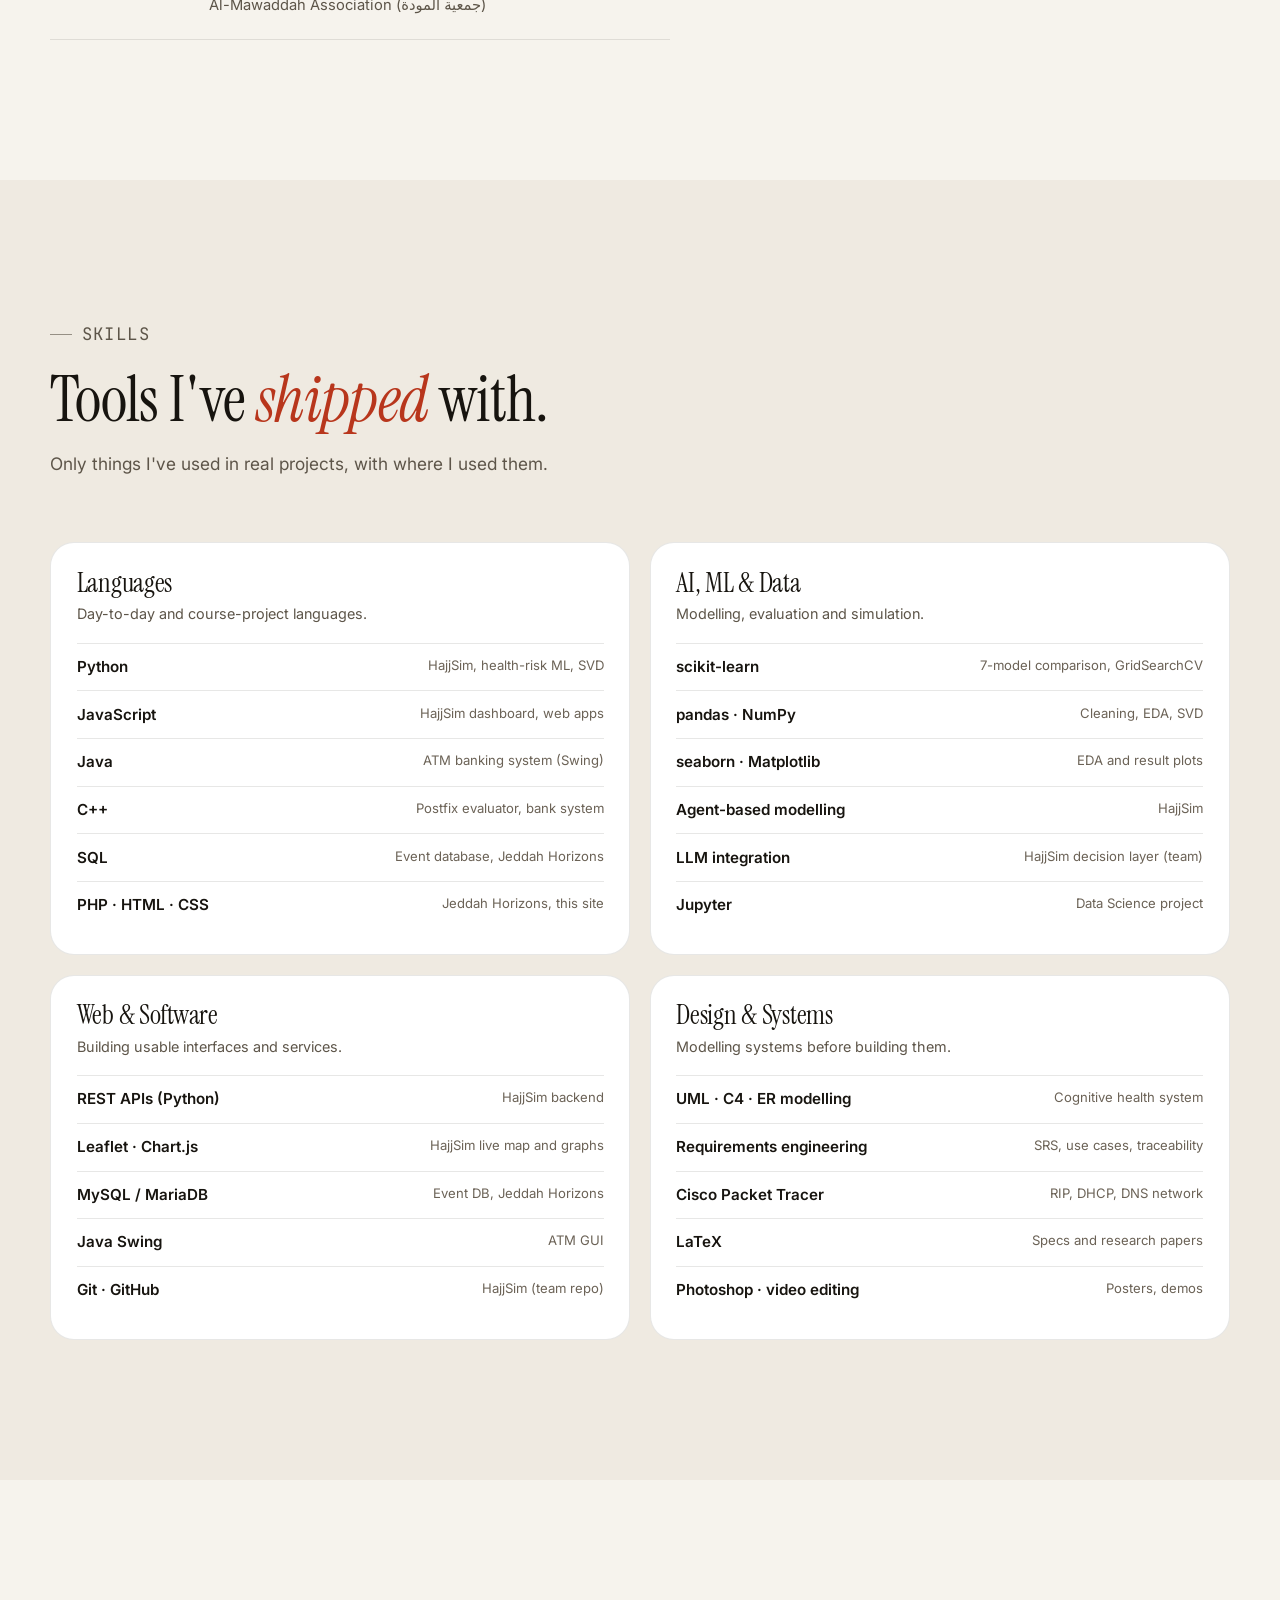
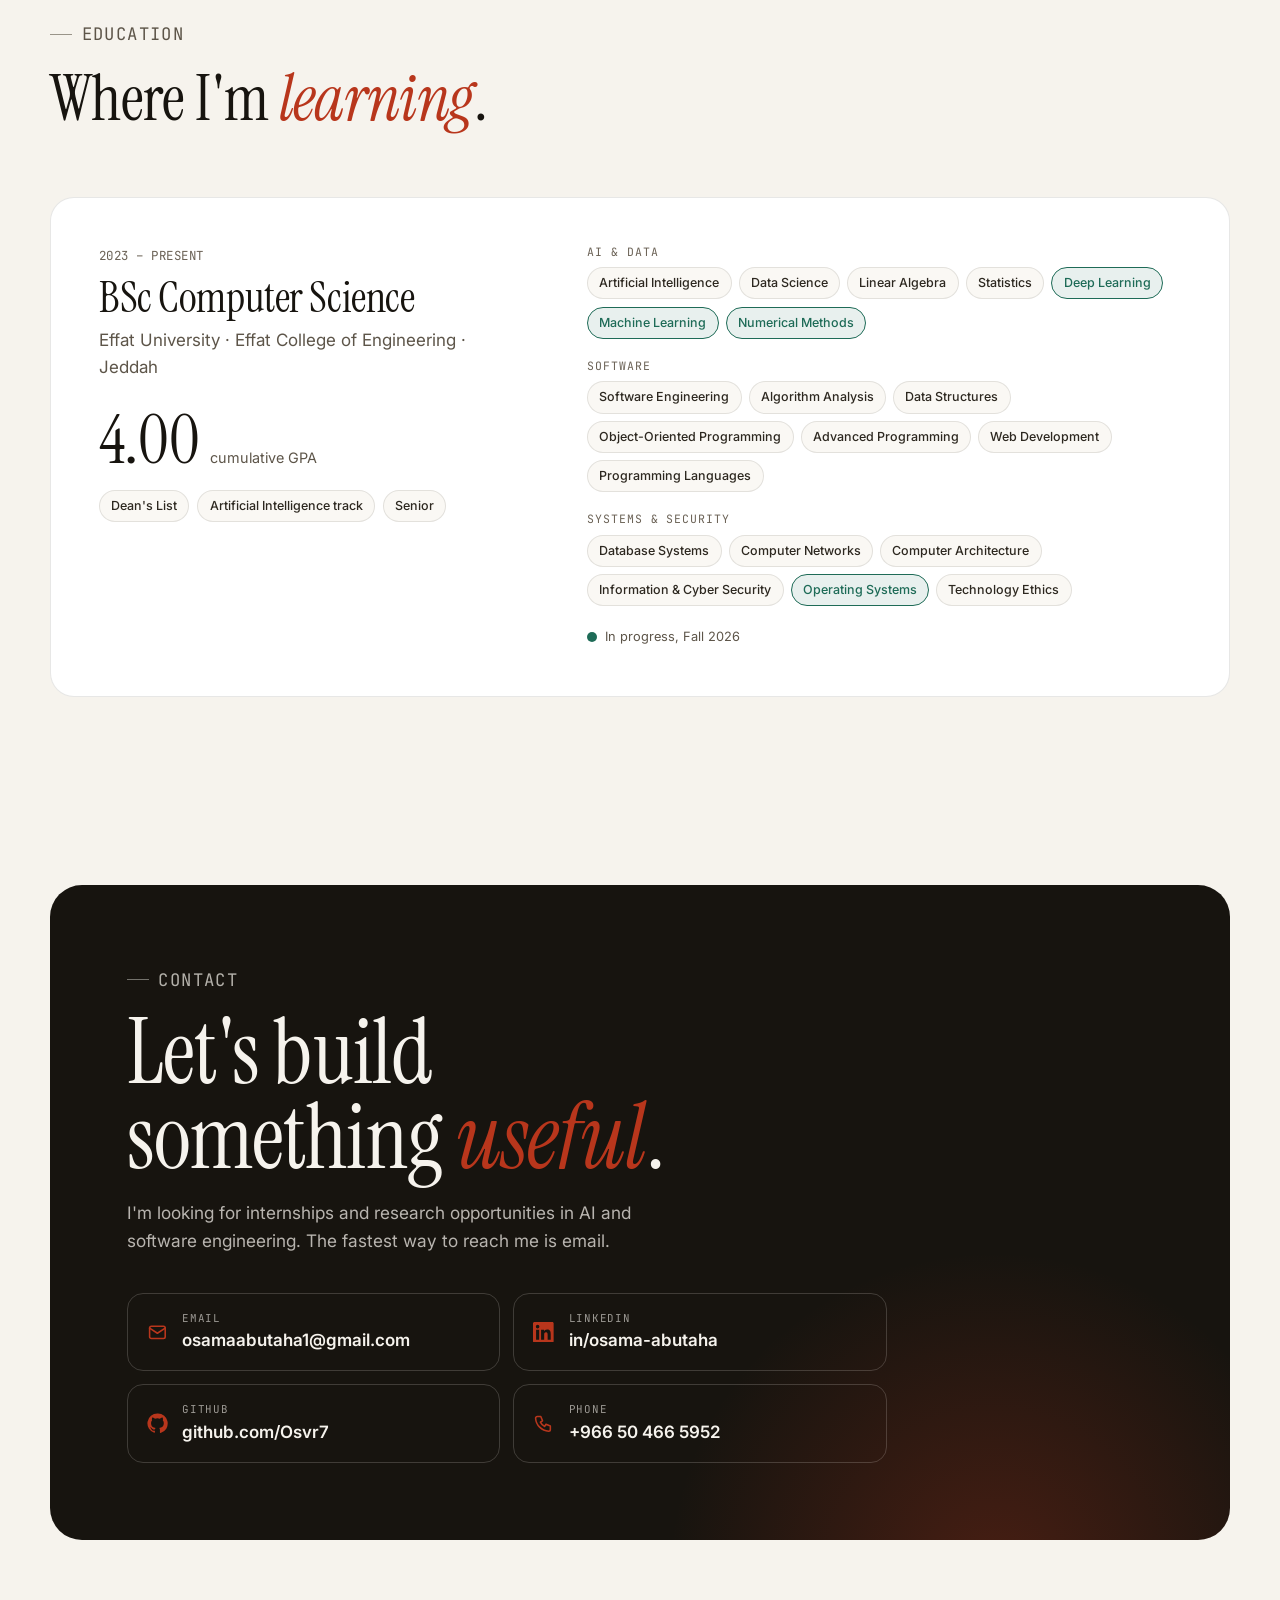
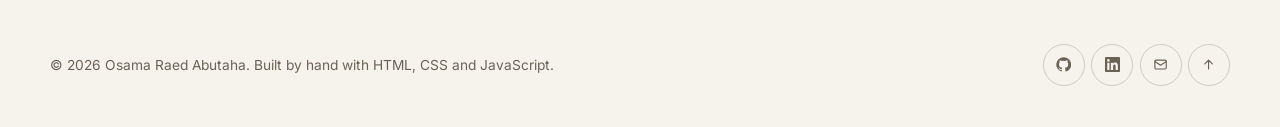
==== commit 07edd4c8: "Redesign portfolio with project case studies - New light/dark design, work-first hero built from rea" ====
--- a/index.html
+++ b/index.html
@@ -1,420 +1,457 @@
 <!DOCTYPE html>
-<html lang="en">
-
+<html lang="en" class="no-js">
 <head>
-    <meta charset="UTF-8">
-    <meta name="viewport" content="width=device-width, initial-scale=1.0">
-    <title>Osama Raed Abutaha | AI Specialist Portfolio</title>
-
-    <link rel="preconnect" href="https://fonts.googleapis.com">
-    <link rel="preconnect" href="https://fonts.gstatic.com" crossorigin>
-    <link
-        href="https://fonts.googleapis.com/css2?family=Cormorant+Garamond:wght@500;600;700&family=Manrope:wght@400;500;600;700;800&display=swap"
-        rel="stylesheet">
-    <link rel="stylesheet" href="https://cdnjs.cloudflare.com/ajax/libs/font-awesome/6.4.0/css/all.min.css">
-    <link rel="stylesheet" href="css/style.css">
+  <meta charset="UTF-8">
+  <meta name="viewport" content="width=device-width, initial-scale=1">
+  <title>Osama Abutaha · AI &amp; Software Engineering Portfolio</title>
+  <meta name="description" content="Osama Abutaha, Computer Science senior on the AI track at Effat University. Projects in multi-agent simulation, machine learning, software design and full-stack development.">
+  <meta name="author" content="Osama Raed Abutaha">
+  <meta name="theme-color" content="#f6f3ed" media="(prefers-color-scheme: light)">
+  <meta name="theme-color" content="#0e0d0b" media="(prefers-color-scheme: dark)">
+  <link rel="canonical" href="https://osvr7.github.io/">
+
+  <meta property="og:type" content="website">
+  <meta property="og:url" content="https://osvr7.github.io/">
+  <meta property="og:title" content="Osama Abutaha · AI & Software Engineering Portfolio">
+  <meta property="og:description" content="Computer Science senior (AI track) building agent-based simulations, machine-learning models and the software around them.">
+  <meta property="og:image" content="https://osvr7.github.io/images/og-image.png">
+  <meta property="og:image:width" content="1200">
+  <meta property="og:image:height" content="630">
+  <meta name="twitter:card" content="summary_large_image">
+  <meta name="twitter:title" content="Osama Abutaha · AI & Software Engineering Portfolio">
+  <meta name="twitter:description" content="Agent-based simulation, machine learning, software design and full-stack projects.">
+  <meta name="twitter:image" content="https://osvr7.github.io/images/og-image.png">
+
+  <link rel="icon" href="favicon.svg" type="image/svg+xml">
+  <link rel="preconnect" href="https://fonts.googleapis.com">
+  <link rel="preconnect" href="https://fonts.gstatic.com" crossorigin>
+  <link href="https://fonts.googleapis.com/css2?family=Instrument+Serif:ital@0;1&family=Inter:wght@400;500;600;700&family=JetBrains+Mono:wght@400;500&display=swap" rel="stylesheet">
+  <link rel="stylesheet" href="css/style.css">
+  <link rel="preload" as="image" href="images/projects/hajjsim/dashboard.webp">
+
+  <script>
+    // Apply the saved or system theme before first paint to avoid a flash.
+    (function () {
+      var d = document.documentElement; d.classList.remove("no-js");
+      var t = null; try { t = localStorage.getItem("theme"); } catch (e) {}
+      if (!t) t = window.matchMedia && matchMedia("(prefers-color-scheme: dark)").matches ? "dark" : "light";
+      d.setAttribute("data-theme", t);
+    })();
+  </script>
+  <script type="application/ld+json">
+  {
+    "@context": "https://schema.org",
+    "@type": "Person",
+    "name": "Osama Raed Abutaha",
+    "jobTitle": "Computer Science Student (AI Track)",
+    "url": "https://osvr7.github.io/",
+    "email": "mailto:osamaabutaha1@gmail.com",
+    "alumniOf": { "@type": "CollegeOrUniversity", "name": "Effat University" },
+    "sameAs": ["https://github.com/Osvr7", "https://www.linkedin.com/in/osama-abutaha"]
+  }
+  </script>
 </head>
 
 <body>
-    <div class="page-glow page-glow-left"></div>
-    <div class="page-glow page-glow-right"></div>
-
-    <nav class="navbar">
-        <div class="nav-content">
-            <a href="#home" class="logo">Osama Raed Abutaha</a>
-
-            <button class="menu-toggle" type="button" aria-label="Open navigation menu" aria-expanded="false">
-                <span></span>
-                <span></span>
-                <span></span>
-            </button>
-
-            <ul class="nav-links">
-                <li><a href="#home">Home</a></li>
-                <li><a href="#about">About</a></li>
-                <li><a href="#skills">Skills</a></li>
-                <li><a href="#projects">Projects</a></li>
-                <li><a href="#contact">Contact</a></li>
-            </ul>
-        </div>
-    </nav>
-
-    <main>
-        <section id="home" class="hero">
-            <div class="hero-copy reveal">
-                <p class="eyebrow">Junior Computer Science Student • AI Track Specialist</p>
-                <h1>
-                    Turning 
-                    <span>logic</span> into <span>intelligent</span> solutions.
-                </h1>
-                <p class="hero-text">
-                    I am a dedicated Computer Science student at Effat University, focusing on the architectural foundations of Artificial Intelligence and behavioral simulation systems.
-                </p>
-
-                <div class="hero-actions">
-                    <a href="#projects" class="btn btn-primary">See Projects</a>
-                    <a href="#contact" class="btn btn-secondary">Let's Connect</a>
-                </div>
-
-                <div class="hero-highlights">
-                    <div class="highlight-card">
-                        <strong>Dean's List Scholar</strong>
-                        <span>Maintaining a 4.00 GPA with academic honors.</span>
-                    </div>
-                    <div class="highlight-card">
-                        <strong>Student Leadership</strong>
-                        <span>Effat Futsal Club Leader and Shura President Nominee.</span>
-                    </div>
-                </div>
+  <!-- Icon sprite -->
+  <svg width="0" height="0" style="position:absolute" aria-hidden="true">
+    <symbol id="i-arrow" viewBox="0 0 24 24"><path d="M5 12h14M13 6l6 6-6 6"/></symbol>
+    <symbol id="i-external" viewBox="0 0 24 24"><path d="M14 4h6v6M20 4l-9 9M18 14v5a1 1 0 0 1-1 1H5a1 1 0 0 1-1-1V7a1 1 0 0 1 1-1h5"/></symbol>
+    <symbol id="i-github" viewBox="0 0 24 24"><path class="icon-fill" d="M12 .5a11.5 11.5 0 0 0-3.64 22.41c.58.1.79-.25.79-.56v-2c-3.2.7-3.88-1.37-3.88-1.37-.53-1.33-1.28-1.69-1.28-1.69-1.05-.71.08-.7.08-.7 1.16.08 1.77 1.19 1.77 1.19 1.03 1.77 2.7 1.26 3.36.96.1-.75.4-1.26.73-1.55-2.55-.29-5.24-1.28-5.24-5.69 0-1.26.45-2.29 1.19-3.1-.12-.29-.52-1.46.11-3.05 0 0 .97-.31 3.17 1.18a11 11 0 0 1 5.77 0c2.2-1.49 3.17-1.18 3.17-1.18.63 1.59.23 2.76.11 3.05.74.81 1.19 1.84 1.19 3.1 0 4.42-2.7 5.39-5.26 5.68.41.36.78 1.06.78 2.14v3.17c0 .31.21.67.8.56A11.5 11.5 0 0 0 12 .5Z"/></symbol>
+    <symbol id="i-linkedin" viewBox="0 0 24 24"><path class="icon-fill" d="M20.45 20.45h-3.56v-5.57c0-1.33-.02-3.04-1.85-3.04-1.86 0-2.14 1.45-2.14 2.95v5.66H9.34V9h3.42v1.56h.05c.48-.9 1.64-1.85 3.37-1.85 3.6 0 4.27 2.37 4.27 5.46v6.28ZM5.34 7.43a2.06 2.06 0 1 1 0-4.13 2.06 2.06 0 0 1 0 4.13ZM7.12 20.45H3.56V9h3.56v11.45ZM22.22 0H1.77C.79 0 0 .77 0 1.73v20.54C0 23.23.79 24 1.77 24h20.45c.98 0 1.78-.77 1.78-1.73V1.73C24 .77 23.2 0 22.22 0Z"/></symbol>
+    <symbol id="i-mail" viewBox="0 0 24 24"><rect x="3" y="5" width="18" height="14" rx="2"/><path d="m3 7 9 6 9-6"/></symbol>
+    <symbol id="i-phone" viewBox="0 0 24 24"><path d="M5 4h4l2 5-2.5 1.5a11 11 0 0 0 5 5L15 13l5 2v4a2 2 0 0 1-2 2A16 16 0 0 1 3 6a2 2 0 0 1 2-2"/></symbol>
+    <symbol id="i-sun" viewBox="0 0 24 24"><circle cx="12" cy="12" r="4"/><path d="M12 2v2M12 20v2M4.9 4.9l1.4 1.4M17.7 17.7l1.4 1.4M2 12h2M20 12h2M4.9 19.1l1.4-1.4M17.7 6.3l1.4-1.4"/></symbol>
+    <symbol id="i-moon" viewBox="0 0 24 24"><path d="M21 12.8A9 9 0 1 1 11.2 3a7 7 0 0 0 9.8 9.8Z"/></symbol>
+    <symbol id="i-menu" viewBox="0 0 24 24"><path d="M4 7h16M4 12h16M4 17h16"/></symbol>
+    <symbol id="i-search" viewBox="0 0 24 24"><circle cx="11" cy="11" r="7"/><path d="m20 20-3.5-3.5"/></symbol>
+    <symbol id="i-award" viewBox="0 0 24 24"><circle cx="12" cy="9" r="6"/><path d="m8.5 14.5-1.5 7 5-3 5 3-1.5-7"/></symbol>
+    <symbol id="i-doc" viewBox="0 0 24 24"><path d="M14 3H7a2 2 0 0 0-2 2v14a2 2 0 0 0 2 2h10a2 2 0 0 0 2-2V8z"/><path d="M14 3v5h5M9 13h6M9 17h6"/></symbol>
+    <symbol id="i-cert" viewBox="0 0 24 24"><rect x="3" y="4" width="18" height="12" rx="2"/><path d="M7 8h10M7 12h6M15 16l-1 5 3-2 3 2-1-5"/></symbol>
+    <symbol id="i-spark" viewBox="0 0 24 24"><path d="M12 3v4M12 17v4M3 12h4M17 12h4M6 6l2.5 2.5M15.5 15.5 18 18M6 18l2.5-2.5M15.5 8.5 18 6"/></symbol>
+  </svg>
+
+  <a class="skip-link" href="#main">Skip to content</a>
+
+  <header class="nav" id="top">
+    <div class="container nav-inner">
+      <a href="#home" class="brand" aria-label="Osama Abutaha, home">
+        <span class="brand-mark" aria-hidden="true">O</span>
+        <span>Osama Abutaha</span>
+      </a>
+      <nav aria-label="Primary">
+        <ul class="nav-links" id="nav-links">
+          <li><a href="#work">Work</a></li>
+          <li><a href="#about">About</a></li>
+          <li><a href="#experience">Experience</a></li>
+          <li><a href="#skills">Skills</a></li>
+          <li><a href="#education">Education</a></li>
+          <li><a href="#contact">Contact</a></li>
+        </ul>
+      </nav>
+      <div class="nav-actions">
+        <button class="icon-btn theme-toggle" type="button" aria-label="Switch colour theme">
+          <svg class="icon icon-moon"><use href="#i-moon"/></svg>
+          <svg class="icon icon-sun"><use href="#i-sun"/></svg>
+        </button>
+        <button class="icon-btn menu-toggle" type="button" aria-label="Open menu" aria-expanded="false" aria-controls="nav-links">
+          <svg class="icon"><use href="#i-menu"/></svg>
+        </button>
+      </div>
+    </div>
+  </header>
+
+  <main id="main">
+    <!-- ============ HERO ============ -->
+    <section class="hero" id="home">
+      <div class="container hero-grid">
+        <div class="hero-copy reveal">
+          <p class="eyebrow">CS Senior · AI Track · Effat University</p>
+          <h1>
+            <span class="line">I build systems</span>
+            <span class="line">that <em class="accent">think</em>,</span>
+            <span class="line">and software</span>
+            <span class="line">people can use.</span>
+          </h1>
+          <p class="hero-lede">
+            I'm <strong>Osama Abutaha</strong>, a Computer Science senior on the Artificial Intelligence track.
+            I've built a multi-agent Hajj crowd simulator, machine-learning models for health-risk prediction,
+            and full-stack and desktop applications, mostly in teams and always end to end.
+          </p>
+          <div class="hero-actions">
+            <a href="#work" class="btn btn-primary">See my work <svg class="icon icon-arrow"><use href="#i-arrow"/></svg></a>
+            <a href="#contact" class="btn btn-ghost">Get in touch</a>
+            <div class="hero-socials">
+              <a class="icon-btn" href="https://github.com/Osvr7" target="_blank" rel="noopener noreferrer" aria-label="GitHub profile"><svg class="icon"><use href="#i-github"/></svg></a>
+              <a class="icon-btn" href="https://www.linkedin.com/in/osama-abutaha" target="_blank" rel="noopener noreferrer" aria-label="LinkedIn profile"><svg class="icon"><use href="#i-linkedin"/></svg></a>
             </div>
-
-            <div class="hero-visual reveal">
-                <div class="avatar-scene">
-                    <div class="orbit orbit-one"></div>
-                    <div class="orbit orbit-two"></div>
-
-                    <div class="avatar-card">
-                        <div class="avatar-wrap" aria-label="Personal profile image">
-                            <div class="avatar-frame">
-                                <img class="avatar-photo" src="images/profile.png" alt="Osama Raed Abutaha">
-                            </div>
-                        </div>
-                    </div>
-                </div>
+          </div>
+          <div class="hero-facts">
+            <div class="fact"><strong>4.00</strong><span>Cumulative GPA<br>Dean's List</span></div>
+            <div class="fact"><strong>UGRF</strong><span>2026 research<br>paper &amp; poster</span></div>
+            <div class="fact"><strong>9</strong><span>Projects in<br>this portfolio</span></div>
+          </div>
+        </div>
+
+        <div class="hero-stage reveal" aria-hidden="true">
+          <div class="frame frame-browser stage-main" data-depth="10">
+            <div class="frame-bar"><i></i><i></i><i></i><span class="url">127.0.0.1:8000 · HajjSim Agent Studio</span></div>
+            <img src="images/projects/hajjsim/dashboard.webp" width="1600" height="1000" alt="">
+          </div>
+          <div class="frame frame-phone stage-phone" data-depth="22">
+            <img src="images/projects/cognitive-health/caregiver-app.webp" width="860" height="1800" alt="" loading="lazy">
+          </div>
+          <div class="stage-chip" data-depth="16">
+            <span class="status">Real screenshot</span>
+            <strong>HajjSim: 253 agents, ritual tick 7</strong>
+            <span>A live run of my AI course project.</span>
+          </div>
+        </div>
+      </div>
+    </section>
+
+    <!-- ============ FEATURED WORK ============ -->
+    <section class="section" id="work" style="padding-top: clamp(40px, 6vw, 72px);">
+      <div class="container">
+        <div class="section-head reveal">
+          <p class="eyebrow">Selected work</p>
+          <h2>Three projects I'm <em class="accent">proudest</em> of.</h2>
+          <p>Each one has a full case study: the problem, what we built, the architecture, the results and exactly what my part was.</p>
+        </div>
+        <div class="featured-list" id="featured-list"></div>
+      </div>
+    </section>
+
+    <!-- ============ ALL PROJECTS ============ -->
+    <section class="section" id="projects" style="padding-top: 0;">
+      <div class="container">
+        <div class="section-head split reveal">
+          <div>
+            <p class="eyebrow">All projects</p>
+            <h2 style="margin-top:1rem">The full collection.</h2>
+          </div>
+        </div>
+        <div class="toolbar reveal">
+          <div class="filters" id="filters" role="group" aria-label="Filter projects by category"></div>
+          <label class="search">
+            <span class="sr-only">Search projects</span>
+            <svg class="icon"><use href="#i-search"/></svg>
+            <input type="search" id="project-search" placeholder="Search by name or technology" autocomplete="off">
+          </label>
+        </div>
+        <div class="grid" id="project-grid" aria-live="polite"></div>
+      </div>
+    </section>
+
+    <!-- ============ ABOUT ============ -->
+    <section class="section" id="about" style="background: var(--bg-2);">
+      <div class="container about-grid">
+        <figure class="portrait reveal">
+          <img src="images/me/photo.webp" width="683" height="958" alt="Osama Abutaha at an Effat University event" loading="lazy">
+          <div class="avatar-badge" aria-hidden="true"><img src="images/me/avatar.webp" alt="" loading="lazy"></div>
+          <figcaption>Jeddah, Saudi Arabia</figcaption>
+        </figure>
+        <div class="about-copy reveal">
+          <p class="eyebrow">About me</p>
+          <p class="lead">I like problems where the answer has to be <em class="accent">engineered</em>, not just found.</p>
+          <p>
+            I'm a senior in Computer Science at <strong>Effat University</strong>, specialising in
+            <strong>Artificial Intelligence</strong>. My strongest work sits where AI meets real software:
+            agents that simulate crowds, models that estimate health risk, and the dashboards and
+            interfaces that make those results usable.
+          </p>
+          <p>
+            I've maintained a <strong>4.00 GPA</strong> on the Dean's List and presented research at
+            Effat's Undergraduate Research Forum. Outside class I lead the university's futsal club,
+            organise events, and care a lot about clear communication: documentation, posters and demos
+            are part of how I ship.
+          </p>
+          <div class="now">
+            <h3><svg class="icon"><use href="#i-spark"/></svg> This semester (Fall 2026)</h3>
+            <ul>
+              <li>Deep Learning: a lightweight real-time sign-language recognition model (in progress)</li>
+              <li>Machine Learning: a research paper on SMS spam detection (in progress)</li>
+              <li>Operating Systems and Numerical Methods</li>
+            </ul>
+          </div>
+          <dl class="info-list">
+            <div class="info"><dt>Degree</dt><dd>BSc Computer Science, AI track</dd></div>
+            <div class="info"><dt>Standing</dt><dd>Senior · GPA 4.00</dd></div>
+            <div class="info"><dt>Interests</dt><dd>Multi-agent systems, applied ML</dd></div>
+            <div class="info"><dt>Looking for</dt><dd>AI &amp; software engineering internships and research</dd></div>
+          </dl>
+        </div>
+      </div>
+    </section>
+
+    <!-- ============ EXPERIENCE ============ -->
+    <section class="section" id="experience">
+      <div class="container">
+        <div class="section-head reveal">
+          <p class="eyebrow">Experience &amp; leadership</p>
+          <h2>Leading on campus, <em class="accent">recognised</em> in class.</h2>
+        </div>
+        <div class="exp-grid">
+          <div class="reveal">
+            <h3 class="col-title">Leadership &amp; service</h3>
+            <ol class="timeline">
+              <li>
+                <span class="when">2024 – Present</span>
+                <div>
+                  <h3>Leader, Effat Futsal Club</h3>
+                  <p class="org">Effat University</p>
+                  <p>Proposed and run the university's futsal club: membership, activities, club-fair presence and semester reports.</p>
+                </div>
+              </li>
+              <li>
+                <span class="when">2025</span>
+                <div>
+                  <h3>Shura Council President Nominee</h3>
+                  <p class="org">Effat University</p>
+                  <p>Nominated for the student council presidency, with a faculty recommendation.</p>
+                </div>
+              </li>
+              <li>
+                <span class="when">2025</span>
+                <div>
+                  <h3>Student Organiser, Graduation 2025</h3>
+                  <p class="org">Effat University</p>
+                  <p>Helped coordinate logistics for the university's graduation ceremony.</p>
+                </div>
+              </li>
+              <li>
+                <span class="when">Effat University</span>
+                <div>
+                  <h3>Vice President, Effat Dodgeball Team</h3>
+                </div>
+              </li>
+              <li>
+                <span class="when">Volunteering</span>
+                <div>
+                  <h3>Volunteer, National Center for Non-Profit Sector</h3>
+                  <p class="org">"Let's Walk Together" community event</p>
+                </div>
+              </li>
+              <li>
+                <span class="when">2021 – 2022</span>
+                <div>
+                  <h3>Manager</h3>
+                  <p class="org">Taibat Al-Amal Company (شركة طيبة الأمل)</p>
+                </div>
+              </li>
+              <li>
+                <span class="when">2018 – 2019</span>
+                <div>
+                  <h3>Graphic Designer</h3>
+                  <p class="org">Al-Mawaddah Association (جمعية المودة)</p>
+                </div>
+              </li>
+            </ol>
+          </div>
+          <div class="reveal">
+            <h3 class="col-title">Recognition &amp; certificates</h3>
+            <ul class="awards">
+              <li class="award">
+                <span class="badge"><svg class="icon"><use href="#i-award"/></svg></span>
+                <div><h3>Dean's List · 4.00 GPA</h3><p>Effat University, College of Engineering</p></div>
+              </li>
+              <li class="award">
+                <span class="badge"><svg class="icon"><use href="#i-doc"/></svg></span>
+                <div><h3>UGRF 2026 Research Presenter</h3><p>4th Undergraduate Research Forum: paper and poster on multi-disease health risk prediction (certificate of participation)</p></div>
+              </li>
+              <li class="award">
+                <span class="badge"><svg class="icon"><use href="#i-cert"/></svg></span>
+                <div><h3>Presentation Honors</h3><p>University of Colorado Boulder</p></div>
+              </li>
+              <li class="award">
+                <span class="badge"><svg class="icon"><use href="#i-cert"/></svg></span>
+                <div><h3>Programming for Everybody &amp; Python Data Structures</h3><p>University of Michigan via Coursera · 2024</p></div>
+              </li>
+              <li class="award">
+                <span class="badge"><svg class="icon"><use href="#i-cert"/></svg></span>
+                <div><h3>Generating Video Using AI · Advanced Adobe Photoshop</h3><p>Professional courses</p></div>
+              </li>
+            </ul>
+          </div>
+        </div>
+      </div>
+    </section>
+
+    <!-- ============ SKILLS ============ -->
+    <section class="section" id="skills" style="background: var(--bg-2);">
+      <div class="container">
+        <div class="section-head reveal">
+          <p class="eyebrow">Skills</p>
+          <h2>Tools I've <em class="accent">shipped</em> with.</h2>
+          <p>Only things I've used in real projects, with where I used them.</p>
+        </div>
+        <div class="skills-grid">
+          <article class="skill-group reveal">
+            <h3>Languages</h3>
+            <p>Day-to-day and course-project languages.</p>
+            <ul class="skill-list">
+              <li><span>Python</span><span>HajjSim, health-risk ML, SVD</span></li>
+              <li><span>JavaScript</span><span>HajjSim dashboard, web apps</span></li>
+              <li><span>Java</span><span>ATM banking system (Swing)</span></li>
+              <li><span>C++</span><span>Postfix evaluator, bank system</span></li>
+              <li><span>SQL</span><span>Event database, Jeddah Horizons</span></li>
+              <li><span>PHP · HTML · CSS</span><span>Jeddah Horizons, this site</span></li>
+            </ul>
+          </article>
+          <article class="skill-group reveal">
+            <h3>AI, ML &amp; Data</h3>
+            <p>Modelling, evaluation and simulation.</p>
+            <ul class="skill-list">
+              <li><span>scikit-learn</span><span>7-model comparison, GridSearchCV</span></li>
+              <li><span>pandas · NumPy</span><span>Cleaning, EDA, SVD</span></li>
+              <li><span>seaborn · Matplotlib</span><span>EDA and result plots</span></li>
+              <li><span>Agent-based modelling</span><span>HajjSim</span></li>
+              <li><span>LLM integration</span><span>HajjSim decision layer (team)</span></li>
+              <li><span>Jupyter</span><span>Data Science project</span></li>
+            </ul>
+          </article>
+          <article class="skill-group reveal">
+            <h3>Web &amp; Software</h3>
+            <p>Building usable interfaces and services.</p>
+            <ul class="skill-list">
+              <li><span>REST APIs (Python)</span><span>HajjSim backend</span></li>
+              <li><span>Leaflet · Chart.js</span><span>HajjSim live map and graphs</span></li>
+              <li><span>MySQL / MariaDB</span><span>Event DB, Jeddah Horizons</span></li>
+              <li><span>Java Swing</span><span>ATM GUI</span></li>
+              <li><span>Git · GitHub</span><span>HajjSim (team repo)</span></li>
+            </ul>
+          </article>
+          <article class="skill-group reveal">
+            <h3>Design &amp; Systems</h3>
+            <p>Modelling systems before building them.</p>
+            <ul class="skill-list">
+              <li><span>UML · C4 · ER modelling</span><span>Cognitive health system</span></li>
+              <li><span>Requirements engineering</span><span>SRS, use cases, traceability</span></li>
+              <li><span>Cisco Packet Tracer</span><span>RIP, DHCP, DNS network</span></li>
+              <li><span>LaTeX</span><span>Specs and research papers</span></li>
+              <li><span>Photoshop · video editing</span><span>Posters, demos</span></li>
+            </ul>
+          </article>
+        </div>
+      </div>
+    </section>
+
+    <!-- ============ EDUCATION ============ -->
+    <section class="section" id="education">
+      <div class="container">
+        <div class="section-head reveal">
+          <p class="eyebrow">Education</p>
+          <h2>Where I'm <em class="accent">learning</em>.</h2>
+        </div>
+        <div class="edu-card reveal">
+          <div class="edu-main">
+            <p class="mono" style="color:var(--faint)">2023 – Present</p>
+            <h3 style="margin-top:.6rem">BSc Computer Science</h3>
+            <p class="org">Effat University · Effat College of Engineering · Jeddah</p>
+            <div class="gpa"><strong>4.00</strong><span>cumulative GPA</span></div>
+            <div class="edu-badges">
+              <span class="tag">Dean's List</span>
+              <span class="tag">Artificial Intelligence track</span>
+              <span class="tag">Senior</span>
             </div>
-        </section>
-
-        <section id="about" class="about reveal">
-            <div class="section-heading">
-                <p class="eyebrow">About Me</p>
-                <h2>Precision in code, leadership in action.</h2>
+          </div>
+          <div class="course-groups">
+            <div class="course-group">
+              <h4>AI &amp; Data</h4>
+              <div class="tags">
+                <span class="tag">Artificial Intelligence</span><span class="tag">Data Science</span><span class="tag">Linear Algebra</span><span class="tag">Statistics</span>
+                <span class="tag now-tag">Deep Learning</span><span class="tag now-tag">Machine Learning</span><span class="tag now-tag">Numerical Methods</span>
+              </div>
             </div>
-
-            <div class="about-grid">
-                <div class="about-story">
-                    <p>
-                        As a Junior specializing in the Artificial Intelligence track, I have built a strong foundation in algorithm design, database systems, and object-oriented programming. My work is characterized by a hands-on approach to solving complex problems through mathematical modeling and efficient software architecture.
-                    </p>
-                    <p>
-                        Beyond technical development, I am deeply involved in the Effat community. From serving as a sports club leader to coordinating logistics for university celebrations, I strive to combine my technical skills with service-oriented leadership.
-                    </p>
-                </div>
-
-                <div class="about-panel">
-                    <div class="info-row">
-                        <i class="fa-solid fa-graduation-cap"></i>
-                        <div>
-                            <strong>BSc Computer Science</strong>
-                            <span>Junior - Effat University (GPA: 4.00)</span>
-                        </div>
-                    </div>
-                    <div class="info-row">
-                        <i class="fa-solid fa-brain"></i>
-                        <div>
-                            <strong>Technical Focus</strong>
-                            <span>AI, Behavioral Simulations, and System Design</span>
-                        </div>
-                    </div>
-                    <div class="info-row">
-                        <i class="fa-solid fa-medal"></i>
-                        <div>
-                            <strong>Leadership Roles</strong>
-                            <span>Futsal Club Leader & Shura President Nominee</span>
-                        </div>
-                    </div>
-                </div>
+            <div class="course-group">
+              <h4>Software</h4>
+              <div class="tags">
+                <span class="tag">Software Engineering</span><span class="tag">Algorithm Analysis</span><span class="tag">Data Structures</span><span class="tag">Object-Oriented Programming</span><span class="tag">Advanced Programming</span><span class="tag">Web Development</span><span class="tag">Programming Languages</span>
+              </div>
             </div>
-        </section>
-
-        <section id="skills" class="skills reveal">
-            <div class="section-heading">
-                <p class="eyebrow">Core Competencies</p>
-                <h2>Expertise in modern technologies.</h2>
+            <div class="course-group">
+              <h4>Systems &amp; Security</h4>
+              <div class="tags">
+                <span class="tag">Database Systems</span><span class="tag">Computer Networks</span><span class="tag">Computer Architecture</span><span class="tag">Information &amp; Cyber Security</span><span class="tag now-tag">Operating Systems</span><span class="tag">Technology Ethics</span>
+              </div>
             </div>
-
-            <div class="skills-layout" style="display: grid; grid-template-columns: repeat(auto-fit, minmax(300px, 1fr)); gap: 2rem;">
-                <article class="skill-block" style="padding: 2rem; border-radius: var(--radius-lg); background: var(--surface);">
-                    <h3 style="margin-bottom: 1.5rem; display: flex; align-items: center; gap: 0.75rem;">
-                        <i class="fa-solid fa-brain" style="color: var(--coral);"></i> Core Skills
-                    </h3>
-                    <div class="skill-tags" style="display: flex; flex-wrap: wrap; gap: 0.85rem;">
-                        <span class="skill-tag" style="display: inline-flex; align-items: center; gap: 0.8rem; padding: 0.6rem 1rem;">
-                            <i class="fa-solid fa-lightbulb"></i> Problem Solving
-                        </span>
-                        <span class="skill-tag" style="display: inline-flex; align-items: center; gap: 0.8rem; padding: 0.6rem 1rem;">
-                            <i class="fa-solid fa-chart-line"></i> Data Analysis
-                        </span>
-                        <span class="skill-tag" style="display: inline-flex; align-items: center; gap: 0.8rem; padding: 0.6rem 1rem;">
-                            <i class="fa-solid fa-diagram-project"></i> Project Management
-                        </span>
-                        <span class="skill-tag" style="display: inline-flex; align-items: center; gap: 0.8rem; padding: 0.6rem 1rem;">
-                            <i class="fa-solid fa-magnifying-glass"></i> Critical Thinking
-                        </span>
-                        <span class="skill-tag" style="display: inline-flex; align-items: center; gap: 0.8rem; padding: 0.6rem 1rem;">
-                            <i class="fa-solid fa-clock"></i> Time Management
-                        </span>
-                        <span class="skill-tag" style="display: inline-flex; align-items: center; gap: 0.8rem; padding: 0.6rem 1rem;">
-                            <i class="fa-solid fa-comments"></i> Communication
-                        </span>
-                        <span class="skill-tag" style="display: inline-flex; align-items: center; gap: 0.8rem; padding: 0.6rem 1rem;">
-                            <i class="fa-solid fa-users"></i> Teamwork
-                        </span>
-                        <span class="skill-tag" style="display: inline-flex; align-items: center; gap: 0.8rem; padding: 0.6rem 1rem;">
-                            <i class="fa-solid fa-flask"></i> Research
-                        </span>
-                        <span class="skill-tag" style="display: inline-flex; align-items: center; gap: 0.8rem; padding: 0.6rem 1rem;">
-                            <i class="fa-solid fa-square-root-variable"></i> Mathematics
-                        </span>
-                        <span class="skill-tag" style="display: inline-flex; align-items: center; gap: 0.8rem; padding: 0.6rem 1rem;">
-                            <i class="fa-solid fa-percent"></i> Statistics
-                        </span>
-                        <span class="skill-tag" style="display: inline-flex; align-items: center; gap: 0.8rem; padding: 0.6rem 1rem;">
-                            <i class="fa-solid fa-chart-pie"></i> Data Visualization
-                        </span>
-                        <span class="skill-tag" style="display: inline-flex; align-items: center; gap: 0.8rem; padding: 0.6rem 1rem;">
-                            <i class="fa-solid fa-gears"></i> System Design
-                        </span>
-                        <span class="skill-tag" style="display: inline-flex; align-items: center; gap: 0.8rem; padding: 0.6rem 1rem;">
-                            <i class="fa-solid fa-code-branch"></i> Algorithm Design
-                        </span>
-                    </div>
-                </article>
-
-                <article class="skill-block accent-block" style="padding: 2rem; border-radius: var(--radius-lg);">
-                    <h3 style="margin-bottom: 1.5rem; display: flex; align-items: center; gap: 0.75rem;">
-                        <i class="fa-solid fa-laptop-code" style="color: var(--coral);"></i> Technologies
-                    </h3>
-                    <div class="skill-tags" style="display: flex; flex-wrap: wrap; gap: 0.85rem;">
-                        <span class="skill-tag" style="display: inline-flex; align-items: center; gap: 0.8rem; padding: 0.6rem 1rem;">
-                            <i class="fa-brands fa-python"></i> Python
-                        </span>
-                        <span class="skill-tag" style="display: inline-flex; align-items: center; gap: 0.8rem; padding: 0.6rem 1rem;">
-                            <i class="fa-brands fa-java"></i> Java
-                        </span>
-                        <span class="skill-tag" style="display: inline-flex; align-items: center; gap: 0.8rem; padding: 0.6rem 1rem;">
-                            <i class="fa-solid fa-c"></i> C++
-                        </span>
-                        <span class="skill-tag" style="display: inline-flex; align-items: center; gap: 0.8rem; padding: 0.6rem 1rem;">
-                            <i class="fa-brands fa-html5"></i> HTML/CSS
-                        </span>
-                        <span class="skill-tag" style="display: inline-flex; align-items: center; gap: 0.8rem; padding: 0.6rem 1rem;">
-                            <i class="fa-brands fa-js"></i> JavaScript
-                        </span>
-                        <span class="skill-tag" style="display: inline-flex; align-items: center; gap: 0.8rem; padding: 0.6rem 1rem;">
-                            <i class="fa-solid fa-database"></i> SQL
-                        </span>
-                        <span class="skill-tag" style="display: inline-flex; align-items: center; gap: 0.8rem; padding: 0.6rem 1rem;">
-                            <i class="fa-brands fa-git-alt"></i> Git
-                        </span>
-                        <span class="skill-tag" style="display: inline-flex; align-items: center; gap: 0.8rem; padding: 0.6rem 1rem;">
-                            <i class="fa-solid fa-table"></i> Pandas
-                        </span>
-                        <span class="skill-tag" style="display: inline-flex; align-items: center; gap: 0.8rem; padding: 0.6rem 1rem;">
-                            <i class="fa-solid fa-calculator"></i> NumPy
-                        </span>
-                        <span class="skill-tag" style="display: inline-flex; align-items: center; gap: 0.8rem; padding: 0.6rem 1rem;">
-                            <i class="fa-solid fa-brain"></i> TensorFlow
-                        </span>
-                        <span class="skill-tag" style="display: inline-flex; align-items: center; gap: 0.8rem; padding: 0.6rem 1rem;">
-                            <i class="fa-solid fa-chart-area"></i> Matplotlib
-                        </span>
-                        <span class="skill-tag" style="display: inline-flex; align-items: center; gap: 0.8rem; padding: 0.6rem 1rem;">
-                            <i class="fa-solid fa-network-wired"></i> Cisco Packet Tracer
-                        </span>
-                        <span class="skill-tag" style="display: inline-flex; align-items: center; gap: 0.8rem; padding: 0.6rem 1rem;">
-                            <i class="fa-solid fa-book-open"></i> Jupyter Notebook
-                        </span>
-                    </div>
-                </article>
-            </div>
-        </section>
-
-        <section id="courses" class="about reveal">
-            <div class="section-heading">
-                <p class="eyebrow">Academic Roadmap</p>
-                <h2>Important Courses</h2>
-            </div>
-            
-            <div class="about-panel" style="background: var(--surface); padding: 2.5rem; border-radius: var(--radius-lg);">
-                <div class="timeline-container" style="display: grid; gap: 1.5rem;">
-                    
-                    <div class="info-row" style="background: rgba(255,255,255,0.5); padding: 1.2rem; border-radius: var(--radius-md); display: flex; align-items: center; gap: 1.2rem;">
-                        <i class="fa-solid fa-calendar-day" style="color: var(--coral);"></i>
-                        <div>
-                            <strong style="display: block; font-size: 0.9rem; color: var(--text-soft);">Spring 2024</strong>
-                            <span style="font-weight: 700;">Computing Principles • Principles of Computing</span>
-                        </div>
-                    </div>
-
-                    <div class="info-row" style="background: rgba(255,255,255,0.5); padding: 1.2rem; border-radius: var(--radius-md); display: flex; align-items: center; gap: 1.2rem;">
-                        <i class="fa-solid fa-user-shield" style="color: var(--coral);"></i>
-                        <div>
-                            <strong style="display: block; font-size: 0.9rem; color: var(--text-soft);">Summer 2024</strong>
-                            <span style="font-weight: 700;">Information and Cyber Security</span>
-                        </div>
-                    </div>
-
-                    <div class="info-row" style="background: rgba(255,255,255,0.5); padding: 1.2rem; border-radius: var(--radius-md); display: flex; align-items: center; gap: 1.2rem;">
-                        <i class="fa-solid fa-microchip" style="color: var(--coral);"></i>
-                        <div>
-                            <strong style="display: block; font-size: 0.9rem; color: var(--text-soft);">Fall 2024</strong>
-                            <span style="font-weight: 700;">Computer Architecture & Organization • Advanced Programming</span>
-                        </div>
-                    </div>
-
-                    <div class="info-row" style="background: rgba(255,255,255,0.5); padding: 1.2rem; border-radius: var(--radius-md); display: flex; align-items: center; gap: 1.2rem;">
-                        <i class="fa-solid fa-database" style="color: var(--coral);"></i>
-                        <div>
-                            <strong style="display: block; font-size: 0.9rem; color: var(--text-soft);">Spring 2025</strong>
-                            <span style="font-weight: 700;">Database Systems • Computer Networks • Object Oriented Programming</span>
-                        </div>
-                    </div>
-
-                    <div class="info-row" style="background: rgba(255,255,255,0.5); padding: 1.2rem; border-radius: var(--radius-md); display: flex; align-items: center; gap: 1.2rem;">
-                        <i class="fa-solid fa-code-branch" style="color: var(--coral);"></i>
-                        <div>
-                            <strong style="display: block; font-size: 0.9rem; color: var(--text-soft);">Summer 2025</strong>
-                            <span style="font-weight: 700;">Programming Languages</span>
-                        </div>
-                    </div>
-
-                    <div class="info-row" style="background: rgba(255,255,255,0.5); padding: 1.2rem; border-radius: var(--radius-md); display: flex; align-items: center; gap: 1.2rem;">
-                        <i class="fa-solid fa-cubes" style="color: var(--coral);"></i>
-                        <div>
-                            <strong style="display: block; font-size: 0.9rem; color: var(--text-soft);">Fall 2025</strong>
-                            <span style="font-weight: 700;">Data Structures • Web Development • Data Science</span>
-                        </div>
-                    </div>
-
-                    <div class="info-row" style="background: rgba(255,255,255,0.5); padding: 1.2rem; border-radius: var(--radius-md); display: flex; align-items: center; gap: 1.2rem;">
-                        <i class="fa-solid fa-brain" style="color: var(--coral);"></i>
-                        <div>
-                            <strong style="display: block; font-size: 0.9rem; color: var(--text-soft);">Spring 2026</strong>
-                            <span style="font-weight: 700;">Algorithm Analysis • Artificial Intelligence • Software Engineering • Technology Ethics</span>
-                        </div>
-                    </div>
-
-                    <div class="info-row" style="background: rgba(255,255,255,0.8); border: 1px solid var(--peach); padding: 1.2rem; border-radius: var(--radius-md); display: flex; align-items: center; gap: 1.2rem;">
-                        <i class="fa-solid fa-atom" style="color: var(--coral);"></i>
-                        <div>
-                            <strong style="display: block; font-size: 0.9rem; color: var(--text-soft);">Summer 2026</strong>
-                            <span style="font-weight: 700;">Foundation in Physics</span>
-                        </div>
-                    </div>
-
-                </div>
-            </div>
-        </section>
-
-        <section id="projects" class="projects reveal">
-            <div class="section-heading">
-                <p class="eyebrow">Technical Projects</p>
-                <h2>Turning theory into functional intelligence.</h2>
-            </div>
-
-            <div class="projects-grid">
-                <article class="project-card">
-                    <div class="project-visual project-visual-one">
-                        <span>AI Modeling</span>
-                    </div>
-                    <div class="project-info">
-                        <h3>Agent Behavioral Engine</h3>
-                        <p>
-                            Designed an AI simulation engine using the Mesa framework to model complex agent interactions in high-density environments.
-                        </p>
-                        <div class="project-tech">
-                            <span>Python</span>
-                            <span>Mesa</span>
-                        </div>
-                    </div>
-                </article>
-
-                <article class="project-card">
-                    <div class="project-visual project-visual-two">
-                        <span>Full-Stack</span>
-                    </div>
-                    <div class="project-info">
-                        <h3>Jeddah Horizons Platform</h3>
-                        <p>
-                            A comprehensive tourism platform featuring a secure authentication system, SQL landmark database, and responsive UI.
-                        </p>
-                        <div class="project-tech">
-                            <span>SQL</span>
-                            <span>Bootstrap</span>
-                            <span>JS</span>
-                        </div>
-                    </div>
-                </article>
-
-                <article class="project-card">
-                    <div class="project-visual project-visual-three">
-                        <span>Optimization</span>
-                    </div>
-                    <div class="project-info">
-                        <h3>SVD Optimization</h3>
-                        <p>
-                            Applied Singular Value Decomposition (SVD) for advanced image data compression and optimization.
-                        </p>
-                        <div class="project-tech">
-                            <span>Mathematics</span>
-                            <span>Python</span>
-                        </div>
-                    </div>
-                </article>
-            </div>
-        </section>
-
-        <section id="contact" class="contact reveal">
-            <div class="contact-card">
-                <div class="contact-layout">
-                    <div class="contact-copy">
-                        <div class="section-heading">
-                            <p class="eyebrow">Contact</p>
-                            <h2>Let's build something meaningful.</h2>
-                        </div>
-                        <p class="contact-text">
-                            I am actively seeking research opportunities and internships focused on Artificial Intelligence and Software Development. Reach out to discuss how I can contribute.
-                        </p>
-                        <div class="contact-methods">
-                            <a href="mailto:osamaabutaha1@gmail.com" class="contact-item">
-                                <i class="fa-solid fa-envelope"></i>
-                                <span>osamaabutaha1@gmail.com</span>
-                            </a>
-                            <a href="https://www.linkedin.com/in/osama-abutaha" class="contact-item" target="_blank" rel="noopener noreferrer">
-                                <i class="fab fa-linkedin-in"></i>
-                                <span>LinkedIn: osama-abutaha</span>
-                            </a>
-                            <a href="https://github.com/Osvr7" class="contact-item">
-                                <i class="fab fa-github"></i>
-                                <span>GitHub: Osvr7</span>
-                            </a>
-                            <a href="tel:0504665952" class="contact-item">
-                                <i class="fa-solid fa-phone"></i>
-                                <span>0504665952</span>
-                            </a>
-                        </div>
-                    </div>
-
-                    <div class="contact-avatar" aria-label="Profile image">
-                        <div class="contact-avatar-frame">
-                            <img class="contact-avatar-photo" src="images/profile.png" alt="Osama Raed Abutaha">
-                        </div>
-                    </div>
-                </div>
-            </div>
-        </section>
-    </main>
-
-    <footer class="footer">
-        <p>&copy; 2026 Osama Raed Abutaha. Designed for Innovation & Leadership.</p>
-        <div class="social-links">
-            <a href="https://github.com/Osvr7"><i class="fab fa-github"></i></a>
-            <a href="https://www.linkedin.com/in/osama-abutaha" target="_blank" rel="noopener noreferrer"><i class="fab fa-linkedin-in"></i></a>
-            <a href="mailto:osamaabutaha1@gmail.com"><i class="fa-solid fa-envelope"></i></a>
-        </div>
-    </footer>
-
-    <script src="js/script.js"></script>
+            <p class="legend"><i></i> In progress, Fall 2026</p>
+          </div>
+        </div>
+      </div>
+    </section>
+
+    <!-- ============ CONTACT ============ -->
+    <section class="section contact" id="contact">
+      <div class="container">
+        <div class="contact-card reveal">
+          <p class="eyebrow">Contact</p>
+          <h2>Let's build something <em class="accent">useful</em>.</h2>
+          <p>I'm looking for internships and research opportunities in AI and software engineering. The fastest way to reach me is email.</p>
+          <div class="contact-links">
+            <a class="contact-link" href="mailto:osamaabutaha1@gmail.com"><svg class="icon"><use href="#i-mail"/></svg><div><small>Email</small><span>osamaabutaha1@gmail.com</span></div></a>
+            <a class="contact-link" href="https://www.linkedin.com/in/osama-abutaha" target="_blank" rel="noopener noreferrer"><svg class="icon"><use href="#i-linkedin"/></svg><div><small>LinkedIn</small><span>in/osama-abutaha</span></div></a>
+            <a class="contact-link" href="https://github.com/Osvr7" target="_blank" rel="noopener noreferrer"><svg class="icon"><use href="#i-github"/></svg><div><small>GitHub</small><span>github.com/Osvr7</span></div></a>
+            <a class="contact-link" href="tel:+966504665952"><svg class="icon"><use href="#i-phone"/></svg><div><small>Phone</small><span>+966 50 466 5952</span></div></a>
+          </div>
+        </div>
+      </div>
+    </section>
+  </main>
+
+  <footer class="footer">
+    <div class="container footer-inner">
+      <p>© <span id="year">2026</span> Osama Raed Abutaha. Built by hand with HTML, CSS and JavaScript.</p>
+      <div class="footer-links">
+        <a class="icon-btn" href="https://github.com/Osvr7" target="_blank" rel="noopener noreferrer" aria-label="GitHub"><svg class="icon"><use href="#i-github"/></svg></a>
+        <a class="icon-btn" href="https://www.linkedin.com/in/osama-abutaha" target="_blank" rel="noopener noreferrer" aria-label="LinkedIn"><svg class="icon"><use href="#i-linkedin"/></svg></a>
+        <a class="icon-btn" href="mailto:osamaabutaha1@gmail.com" aria-label="Email"><svg class="icon"><use href="#i-mail"/></svg></a>
+        <a class="icon-btn" href="#top" aria-label="Back to top"><svg class="icon" style="transform:rotate(-90deg)"><use href="#i-arrow"/></svg></a>
+      </div>
+    </div>
+  </footer>
+
+  <script src="js/data.js"></script>
+  <script src="js/main.js"></script>
 </body>
-
 </html>
--- a/css/style.css
+++ b/css/style.css
@@ -1,786 +1,594 @@
+/* ==========================================================================
+   Osama Abutaha — Portfolio
+   Plain CSS, no build step. Colours live in tokens below; dark mode swaps them.
+   ========================================================================== */
+
 :root {
-    --bg-main: #fffaf4;
-    --bg-soft: #fff2e6;
-    --surface: rgba(255, 255, 255, 0.72);
-    --surface-strong: #fff9f2;
-    --text-main: #30211d;
-    --text-soft: #6d5a54;
-    --peach: #ff8a5b;
-    --coral: #ff5f6d;
-    --gold: #ffc857;
-    --mint: #7fd1b9;
-    --line: rgba(110, 71, 51, 0.12);
-    --shadow-soft: 0 20px 60px rgba(122, 74, 51, 0.12);
-    --shadow-card: 0 14px 40px rgba(83, 52, 39, 0.12);
-    --radius-lg: 28px;
-    --radius-md: 18px;
-    --radius-sm: 12px;
-    --max-width: 1180px;
-    --transition: 240ms ease;
-    --avatar-size: clamp(21rem, 38vw, 30rem);
-    --avatar-focus-x: 50%;
-    --avatar-focus-y: 50%;
-}
-
-* {
-    margin: 0;
-    padding: 0;
-    box-sizing: border-box;
-}
-
-html {
-    scroll-behavior: smooth;
-}
-
+  --bg: #f6f3ed;
+  --bg-2: #efeae1;
+  --surface: #ffffff;
+  --surface-2: #faf8f4;
+  --ink: #17140f;
+  --ink-2: #2d2820;
+  --muted: #5d5549;
+  --faint: #6b6256;
+  --line: rgba(23, 20, 15, 0.10);
+  --line-strong: rgba(23, 20, 15, 0.18);
+  --accent: #b8361c;
+  --accent-ink: #ffffff;
+  --accent-soft: rgba(184, 54, 28, 0.10);
+  --green: #1e6b57;
+  --green-soft: rgba(30, 107, 87, 0.10);
+  --shadow-sm: 0 1px 2px rgba(23, 20, 15, 0.06), 0 2px 8px rgba(23, 20, 15, 0.04);
+  --shadow-md: 0 10px 30px -10px rgba(23, 20, 15, 0.18), 0 2px 6px rgba(23, 20, 15, 0.05);
+  --shadow-lg: 0 30px 80px -24px rgba(23, 20, 15, 0.28), 0 8px 20px -8px rgba(23, 20, 15, 0.10);
+  --frame-bar: #ece7de;
+  --code-bg: #14120f;
+
+  --font-display: "Instrument Serif", "Iowan Old Style", Georgia, serif;
+  --font-body: "Inter", system-ui, -apple-system, "Segoe UI", sans-serif;
+  --font-mono: "JetBrains Mono", ui-monospace, "Cascadia Code", Consolas, monospace;
+
+  --radius-sm: 10px;
+  --radius: 16px;
+  --radius-lg: 24px;
+  --container: 1180px;
+  --gutter: clamp(16px, 4vw, 40px);
+  --ease: cubic-bezier(0.22, 1, 0.36, 1);
+  color-scheme: light;
+}
+
+:root[data-theme="dark"] {
+  --bg: #0e0d0b;
+  --bg-2: #151310;
+  --surface: #191714;
+  --surface-2: #1f1c18;
+  --ink: #f4efe7;
+  --ink-2: #e2dbd0;
+  --muted: #b0a698;
+  --faint: #958b7e;
+  --line: rgba(255, 255, 255, 0.08);
+  --line-strong: rgba(255, 255, 255, 0.16);
+  --accent: #ff7556;
+  --accent-ink: #1a0d08;
+  --accent-soft: rgba(255, 117, 86, 0.12);
+  --green: #5fc7a8;
+  --green-soft: rgba(95, 199, 168, 0.12);
+  --shadow-sm: 0 1px 2px rgba(0, 0, 0, 0.4);
+  --shadow-md: 0 10px 30px -10px rgba(0, 0, 0, 0.6);
+  --shadow-lg: 0 30px 80px -24px rgba(0, 0, 0, 0.75), 0 0 0 1px rgba(255, 255, 255, 0.04);
+  --frame-bar: #24211d;
+  --code-bg: #0b0a09;
+  color-scheme: dark;
+}
+
+/* ---------- Base ---------- */
+*, *::before, *::after { box-sizing: border-box; }
+html { scroll-behavior: smooth; -webkit-text-size-adjust: 100%; overflow-x: clip; }
 body {
-    font-family: "Manrope", sans-serif;
-    color: var(--text-main);
-    background:
-        radial-gradient(circle at top left, rgba(255, 200, 87, 0.26), transparent 28%),
-        radial-gradient(circle at 85% 12%, rgba(127, 209, 185, 0.22), transparent 20%),
-        linear-gradient(180deg, #fffaf4 0%, #fff6ee 46%, #fffefc 100%);
-    min-height: 100vh;
-    overflow-x: hidden;
-}
-
-a {
-    color: inherit;
-    text-decoration: none;
-}
-
-img,
-svg {
-    display: block;
-    max-width: 100%;
-}
-
-main,
-.nav-content,
-.footer {
-    width: min(var(--max-width), calc(100% - 2rem));
-    margin: 0 auto;
-}
-
-section {
-    padding: 5.5rem 0;
-}
-
-.page-glow {
-    position: fixed;
-    width: 22rem;
-    height: 22rem;
-    border-radius: 50%;
-    filter: blur(50px);
-    opacity: 0.34;
-    pointer-events: none;
-    z-index: -1;
-}
-
-.page-glow-left {
-    top: 5rem;
-    left: -8rem;
-    background: rgba(255, 138, 91, 0.34);
-}
-
-.page-glow-right {
-    top: 18rem;
-    right: -7rem;
-    background: rgba(127, 209, 185, 0.28);
-}
-
-.navbar {
-    position: sticky;
-    top: 0;
-    z-index: 1000;
-    backdrop-filter: blur(18px);
-    background: rgba(255, 250, 244, 0.7);
-    border-bottom: 1px solid transparent;
-    transition: background var(--transition), border-color var(--transition), box-shadow var(--transition);
-}
-
-.navbar.is-scrolled {
-    background: rgba(255, 250, 244, 0.9);
-    border-color: rgba(110, 71, 51, 0.1);
-    box-shadow: 0 12px 30px rgba(110, 71, 51, 0.08);
-}
-
-.nav-content {
-    display: flex;
-    align-items: center;
-    justify-content: space-between;
-    min-height: 5rem;
-}
-
-.logo {
-    font-family: "Cormorant Garamond", serif;
-    font-size: 2rem;
-    font-weight: 700;
-    letter-spacing: 0;
-}
-
-.nav-links {
-    display: flex;
-    align-items: center;
-    gap: 1.4rem;
-    list-style: none;
-}
-
+  margin: 0;
+  background: var(--bg);
+  color: var(--ink);
+  font-family: var(--font-body);
+  font-size: 17px;
+  line-height: 1.6;
+  -webkit-font-smoothing: antialiased;
+  text-rendering: optimizeLegibility;
+  overflow-x: hidden;
+  transition: background-color .3s var(--ease), color .3s var(--ease);
+}
+img { max-width: 100%; display: block; }
+a { color: inherit; text-decoration: none; }
+button { font: inherit; color: inherit; cursor: pointer; }
+h1, h2, h3, h4 { margin: 0; font-weight: 400; line-height: 1.05; letter-spacing: -0.01em; }
+p { margin: 0; }
+ul, ol { margin: 0; padding: 0; }
+::selection { background: var(--accent); color: var(--accent-ink); }
+
+:focus-visible {
+  outline: 2px solid var(--accent);
+  outline-offset: 3px;
+  border-radius: 6px;
+}
+
+.skip-link {
+  position: absolute; left: 16px; top: -60px; z-index: 200;
+  background: var(--ink); color: var(--bg); padding: 10px 16px; border-radius: 10px;
+  transition: top .2s;
+}
+.skip-link:focus { top: 16px; }
+
+.container { width: min(var(--container), 100% - 2 * var(--gutter)); margin-inline: auto; }
+.icon { width: 1.1em; height: 1.1em; flex: none; fill: none; stroke: currentColor; stroke-width: 1.8; stroke-linecap: round; stroke-linejoin: round; }
+.icon-fill { fill: currentColor; stroke: none; }
+.sr-only { position: absolute; width: 1px; height: 1px; overflow: hidden; clip: rect(0 0 0 0); white-space: nowrap; }
+
+.mono { font-family: var(--font-mono); font-size: .78rem; letter-spacing: .04em; text-transform: uppercase; }
+.eyebrow {
+  display: inline-flex; align-items: center; gap: .6rem;
+  font-family: var(--font-mono); font-size: .76rem; letter-spacing: .08em; text-transform: uppercase;
+  color: var(--muted);
+}
+.eyebrow::before { content: ""; width: 22px; height: 1px; background: currentColor; opacity: .6; }
+.serif { font-family: var(--font-display); }
+.accent { color: var(--accent); }
+em.accent, .hero h1 em { font-style: italic; }
+
+/* ---------- Buttons & chips ---------- */
+.btn {
+  display: inline-flex; align-items: center; gap: .55rem;
+  padding: .82rem 1.25rem; border-radius: 999px;
+  border: 1px solid var(--line-strong);
+  font-weight: 600; font-size: .95rem; line-height: 1;
+  transition: transform .25s var(--ease), background-color .25s, border-color .25s, color .25s, box-shadow .25s;
+  white-space: nowrap;
+}
+.btn:hover { transform: translateY(-2px); border-color: var(--ink); }
+.btn-primary { background: var(--ink); color: var(--bg); border-color: var(--ink); }
+.btn-primary:hover { background: var(--accent); border-color: var(--accent); color: var(--accent-ink); box-shadow: 0 10px 24px -10px var(--accent); }
+.btn-ghost { background: transparent; }
+.btn-sm { padding: .62rem 1rem; font-size: .88rem; }
+.btn .icon { transition: transform .25s var(--ease); }
+.btn:hover .icon-arrow { transform: translateX(3px); }
+.btn[aria-disabled="true"] {
+  cursor: default; color: var(--faint); border-style: dashed; transform: none; background: transparent;
+}
+
+.icon-btn {
+  display: inline-grid; place-items: center; width: 42px; height: 42px; border-radius: 999px;
+  border: 1px solid var(--line-strong); background: transparent;
+  transition: border-color .2s, background-color .2s, transform .2s;
+}
+.icon-btn:hover { border-color: var(--ink); transform: translateY(-1px); }
+
+.tag {
+  display: inline-flex; align-items: center;
+  padding: .32rem .7rem; border-radius: 999px;
+  background: var(--surface-2); border: 1px solid var(--line);
+  font-size: .78rem; font-weight: 500; color: var(--ink-2); white-space: nowrap;
+}
+.tags { display: flex; flex-wrap: wrap; gap: .45rem; list-style: none; }
+
+.status {
+  display: inline-flex; align-items: center; gap: .45rem;
+  font-size: .8rem; font-weight: 600; color: var(--green);
+}
+.status::before { content: ""; width: 7px; height: 7px; border-radius: 50%; background: currentColor; box-shadow: 0 0 0 4px var(--green-soft); }
+
+/* ---------- Navigation ---------- */
+.nav {
+  position: fixed; inset: 0 0 auto 0; z-index: 100;
+  transition: background-color .3s, box-shadow .3s, backdrop-filter .3s;
+}
+.nav.is-scrolled {
+  background: color-mix(in srgb, var(--bg) 82%, transparent);
+  backdrop-filter: saturate(160%) blur(14px);
+  -webkit-backdrop-filter: saturate(160%) blur(14px);
+  box-shadow: 0 1px 0 var(--line);
+}
+.nav-inner { display: flex; align-items: center; justify-content: space-between; gap: 1rem; height: 72px; }
+.brand { display: inline-flex; align-items: center; gap: .7rem; font-weight: 600; letter-spacing: -.01em; }
+.brand-mark {
+  display: grid; place-items: center; width: 36px; height: 36px; border-radius: 10px;
+  background: var(--ink); color: var(--bg);
+  font-family: var(--font-display); font-size: 1.15rem; font-style: italic;
+}
+.nav-links { display: flex; align-items: center; gap: .25rem; list-style: none; }
 .nav-links a {
-    position: relative;
-    font-size: 0.98rem;
-    font-weight: 700;
-    color: var(--text-soft);
-    transition: color var(--transition);
-}
-
-.nav-links a::after {
-    content: "";
-    position: absolute;
-    left: 0;
-    bottom: -0.35rem;
-    width: 100%;
-    height: 2px;
-    background: linear-gradient(90deg, var(--peach), var(--coral));
-    transform: scaleX(0);
-    transform-origin: left;
-    transition: transform var(--transition);
-}
-
-.nav-links a:hover,
-.nav-links a.active {
-    color: var(--text-main);
-}
-
-.nav-links a:hover::after,
-.nav-links a.active::after {
-    transform: scaleX(1);
-}
-
-.menu-toggle {
-    display: none;
-    width: 3rem;
-    height: 3rem;
-    border: 0;
-    border-radius: 999px;
-    background: rgba(255, 255, 255, 0.7);
-    box-shadow: var(--shadow-soft);
-    align-items: center;
-    justify-content: center;
-    flex-direction: column;
-    gap: 0.25rem;
-    cursor: pointer;
-}
-
-.menu-toggle span {
-    width: 1.15rem;
-    height: 2px;
-    background: var(--text-main);
-    border-radius: 999px;
-    transition: transform var(--transition), opacity var(--transition);
-}
-
-.hero {
-    min-height: calc(100vh - 5rem);
-    display: grid;
-    grid-template-columns: 1.04fr 0.96fr;
-    align-items: center;
-    gap: 3rem;
-    padding-top: 3.5rem;
-}
-
-.eyebrow {
-    display: inline-flex;
-    align-items: center;
-    gap: 0.5rem;
-    margin-bottom: 1rem;
-    color: var(--coral);
-    font-size: 0.82rem;
-    font-weight: 800;
-    text-transform: uppercase;
-    letter-spacing: 0.08em;
-}
-
-.hero-copy h1,
-.section-heading h2 {
-    font-family: "Cormorant Garamond", serif;
-    font-weight: 700;
-    line-height: 0.92;
-    letter-spacing: 0;
-}
-
-.hero-copy h1 {
-    max-width: 11ch;
-    font-size: clamp(4rem, 8vw, 6.4rem);
-    margin-bottom: 1.25rem;
-}
-
-.hero-copy h1 span {
-    color: var(--coral);
-}
-
-.hero-text,
-.about-story p,
-.contact-text,
-.project-info p,
-.highlight-card span,
-.info-row span,
-.trait span {
-    color: var(--text-soft);
-    font-size: 1.02rem;
-    line-height: 1.8;
-}
-
-.hero-text {
-    max-width: 35rem;
-}
-
-.hero-actions {
-    display: flex;
-    flex-wrap: wrap;
-    gap: 1rem;
-    margin: 2rem 0 2.25rem;
-}
-
-.btn {
-    display: inline-flex;
-    align-items: center;
-    justify-content: center;
-    min-height: 3.35rem;
-    padding: 0.9rem 1.5rem;
-    border-radius: 999px;
-    font-weight: 800;
-    transition: transform var(--transition), box-shadow var(--transition), background var(--transition);
-}
-
-.btn:hover {
-    transform: translateY(-2px);
-}
-
-.btn-primary {
-    color: #fff;
-    background: linear-gradient(135deg, var(--peach), var(--coral));
-    box-shadow: 0 16px 30px rgba(255, 95, 109, 0.26);
-}
-
-.btn-secondary {
-    color: var(--text-main);
-    background: rgba(255, 255, 255, 0.72);
-    border: 1px solid rgba(110, 71, 51, 0.12);
-}
-
-.hero-highlights {
-    display: grid;
-    grid-template-columns: repeat(2, minmax(0, 1fr));
-    gap: 1rem;
-    max-width: 40rem;
-}
-
-.highlight-card,
-.skill-block,
-.project-card,
-.contact-card,
-.about-panel {
-    background: var(--surface);
-    border: 1px solid rgba(255, 255, 255, 0.72);
-    backdrop-filter: blur(18px);
-    box-shadow: var(--shadow-card);
-}
-
-.highlight-card {
-    padding: 1rem 1.1rem;
-    border-radius: var(--radius-md);
-}
-
-.highlight-card strong,
-.info-row strong,
-.trait strong {
-    display: block;
-    margin-bottom: 0.2rem;
-    font-size: 0.98rem;
-}
-
-.hero-visual {
-    position: relative;
-}
-
-.avatar-scene {
-    position: relative;
-    min-height: 40rem;
-    display: flex;
-    align-items: center;
-    justify-content: center;
-}
-
-.orbit {
-    position: absolute;
-    border-radius: 50%;
-    border: 1px dashed rgba(110, 71, 51, 0.16);
-    animation: spin 22s linear infinite;
-}
-
-.orbit-one {
-    width: 25rem;
-    height: 25rem;
-}
-
-.orbit-two {
-    width: 31rem;
-    height: 31rem;
-    animation-direction: reverse;
-    animation-duration: 28s;
-}
-
-.avatar-card {
-    position: relative;
-    width: min(100%, var(--avatar-size));
-    padding: 0;
-    border-radius: 0;
-    margin: 0 auto;
-}
-
-.avatar-wrap {
-    margin: 0;
-    padding: 0;
-    border-radius: 0;
-    background: transparent;
-    display: flex;
-    justify-content: center;
-}
-
-.avatar-frame {
-    aspect-ratio: 1 / 1;
-    width: 100%;
-    padding: 1.9rem;
-    overflow: hidden;
-    border-radius: 50%;
-    background: rgba(255, 255, 255, 0.2);
-    box-shadow: none;
-    display: grid;
-    place-items: center;
-}
-
-.avatar-photo {
-    width: 88%;
-    height: 88%;
-    object-fit: contain;
-    object-position: 50%;
-    transform: translateY(-2.5rem);
-    filter: saturate(1.06) contrast(1.03);
-}
-
-.section-heading {
-    max-width: 42rem;
-    margin-bottom: 2.25rem;
-}
-
-.section-heading h2 {
-    font-size: clamp(2.6rem, 5vw, 4.1rem);
-}
-
-.about-grid {
-    display: grid;
-    grid-template-columns: 1.1fr 0.9fr;
-    gap: 1.5rem;
-}
-
-.about-story,
-.about-panel {
-    border-radius: var(--radius-lg);
-    padding: 2rem;
-}
-
-.about-story {
-    background: rgba(255, 255, 255, 0.52);
-    border: 1px solid rgba(110, 71, 51, 0.1);
-}
-
-.about-story p + p {
-    margin-top: 1rem;
-}
-
-.about-panel {
-    display: grid;
-    gap: 1rem;
-}
-
-.info-row {
-    display: grid;
-    grid-template-columns: 2.75rem 1fr;
-    gap: 0.9rem;
-    align-items: start;
-    padding: 1rem;
-    border-radius: var(--radius-md);
-    background: rgba(255, 255, 255, 0.74);
-}
-
-.info-row i,
-.skill-block h3 i,
-.contact-item i {
-    color: var(--coral);
-}
-
-.skills-layout {
-    display: grid;
-    grid-template-columns: repeat(3, minmax(0, 1fr));
-    gap: 1.25rem;
-}
-
-.skill-block {
-    border-radius: var(--radius-lg);
-    padding: 1.7rem;
-}
-
-.accent-block {
-    background: linear-gradient(180deg, rgba(255, 237, 224, 0.95), rgba(255, 252, 246, 0.72));
-}
-
-.skill-block h3 {
-    display: flex;
-    align-items: center;
-    gap: 0.65rem;
-    margin-bottom: 1rem;
-    font-size: 1.15rem;
-}
-
-.skill-tags {
-    display: flex;
-    flex-wrap: wrap;
-    gap: 0.7rem;
-}
-
-.skill-tag {
-    display: inline-flex;
-    align-items: center;
-    min-height: 2.4rem;
-    padding: 0.55rem 0.95rem;
-    border-radius: 999px;
-    background: rgba(255, 255, 255, 0.86);
-    border: 1px solid rgba(110, 71, 51, 0.1);
-    font-size: 0.92rem;
-    font-weight: 700;
-}
-
-.trait-list {
-    display: grid;
-    gap: 0.9rem;
-}
-
-.trait {
-    padding: 0.95rem 1rem;
-    border-radius: var(--radius-md);
-    background: rgba(255, 255, 255, 0.74);
-}
-
-.projects-grid {
-    display: grid;
-    grid-template-columns: repeat(3, minmax(0, 1fr));
-    gap: 1.25rem;
-}
-
-.project-card {
-    overflow: hidden;
-    border-radius: var(--radius-lg);
-}
-
-.project-visual {
-    min-height: 12rem;
-    display: flex;
-    align-items: end;
-    padding: 1.4rem;
-    color: #fff;
-    font-family: "Cormorant Garamond", serif;
-    font-size: 2rem;
-    font-weight: 700;
-}
-
-.project-visual-one {
-    background:
-        radial-gradient(circle at 18% 18%, rgba(255, 255, 255, 0.22), transparent 18%),
-        linear-gradient(135deg, #ff9a62, #ff6f61);
-}
-
-.project-visual-two {
-    background:
-        radial-gradient(circle at 84% 28%, rgba(255, 255, 255, 0.24), transparent 20%),
-        linear-gradient(135deg, #7fd1b9, #3fb7a8);
-}
-
-.project-visual-three {
-    background:
-        radial-gradient(circle at 25% 28%, rgba(255, 255, 255, 0.22), transparent 18%),
-        linear-gradient(135deg, #f6b24d, #ef7c45);
-}
-
-.project-info {
-    padding: 1.5rem;
-}
-
-.project-info h3 {
-    margin-bottom: 0.75rem;
-    font-size: 1.22rem;
-}
-
-.project-tech,
-.project-links,
-.contact-methods {
-    display: flex;
-    flex-wrap: wrap;
-    gap: 0.7rem;
-}
-
-.project-tech {
-    margin: 1rem 0 1.2rem;
-}
-
-.project-tech span {
-    padding: 0.45rem 0.8rem;
-    border-radius: 999px;
-    background: rgba(255, 138, 91, 0.12);
-    color: var(--text-main);
-    font-size: 0.86rem;
-    font-weight: 800;
-}
-
-.project-links a,
-.contact-item {
-    display: inline-flex;
-    align-items: center;
-    gap: 0.6rem;
-    min-height: 3rem;
-    padding: 0.8rem 1rem;
-    border-radius: 999px;
-    background: rgba(255, 255, 255, 0.78);
-    border: 1px solid rgba(110, 71, 51, 0.1);
-    font-weight: 800;
-    transition: transform var(--transition), box-shadow var(--transition);
-}
-
-.project-links a:hover,
-.contact-item:hover,
-.social-links a:hover {
-    transform: translateY(-2px);
-    box-shadow: 0 14px 24px rgba(110, 71, 51, 0.12);
-}
-
+  position: relative; display: block; padding: .5rem .85rem; border-radius: 999px;
+  font-size: .92rem; font-weight: 500; color: var(--muted);
+  transition: color .2s, background-color .2s;
+}
+.nav-links a:hover, .nav-links a.active { color: var(--ink); }
+.nav-links a.active { background: var(--surface); box-shadow: var(--shadow-sm); }
+.nav-actions { display: flex; align-items: center; gap: .5rem; }
+.menu-toggle { display: none; }
+.theme-toggle .icon-sun { display: none; }
+:root[data-theme="dark"] .theme-toggle .icon-sun { display: block; }
+:root[data-theme="dark"] .theme-toggle .icon-moon { display: none; }
+
+/* ---------- Sections ---------- */
+section { position: relative; }
+.section { padding: clamp(80px, 11vw, 140px) 0; }
+.section-head { display: grid; gap: 1.1rem; max-width: 760px; margin-bottom: clamp(40px, 6vw, 64px); }
+.section-head h2 { font-family: var(--font-display); font-size: clamp(2.4rem, 5.4vw, 4rem); }
+.section-head p { color: var(--muted); font-size: 1.08rem; max-width: 620px; }
+.section-head.split { max-width: none; grid-template-columns: 1fr auto; align-items: end; }
+
+/* ---------- Hero ---------- */
+.hero { padding: clamp(120px, 15vw, 168px) 0 clamp(64px, 8vw, 96px); overflow: hidden; }
+.hero::before {
+  content: ""; position: absolute; inset: 0; z-index: -1; pointer-events: none;
+  background:
+    radial-gradient(60rem 30rem at 85% -10%, var(--accent-soft), transparent 60%),
+    radial-gradient(40rem 26rem at -10% 30%, var(--green-soft), transparent 60%);
+}
+.hero-grid { display: grid; grid-template-columns: minmax(0, 1fr) minmax(0, 1.05fr); gap: clamp(32px, 5vw, 72px); align-items: center; }
+.hero-copy { display: grid; gap: 1.6rem; justify-items: start; }
+.hero h1 {
+  font-family: var(--font-display);
+  font-size: clamp(3.1rem, 7.6vw, 6.4rem);
+  line-height: .95; letter-spacing: -0.025em;
+}
+.hero h1 .line { display: block; }
+.hero-lede { font-size: clamp(1.06rem, 1.5vw, 1.22rem); color: var(--muted); max-width: 33rem; }
+.hero-lede strong { color: var(--ink); font-weight: 600; }
+.hero-actions { display: flex; flex-wrap: wrap; align-items: center; gap: .7rem; }
+.hero-socials { display: flex; gap: .5rem; }
+.hero-facts {
+  display: grid; grid-template-columns: repeat(3, auto); gap: 0; margin-top: .6rem;
+  border-top: 1px solid var(--line); padding-top: 1.4rem; width: 100%;
+}
+.fact { padding-right: 1.6rem; }
+.fact + .fact { padding-left: 1.6rem; border-left: 1px solid var(--line); }
+.fact strong { display: block; font-family: var(--font-display); font-size: 2rem; font-weight: 400; line-height: 1; }
+.fact span { display: block; margin-top: .4rem; font-size: .82rem; color: var(--muted); line-height: 1.35; }
+
+.hero-stage { position: relative; aspect-ratio: 1 / .86; perspective: 1600px; }
+.hero-stage .frame { position: absolute; transition: transform .6s var(--ease); will-change: transform; }
+.stage-main { inset: 4% 0 auto 6%; width: 94%; transform: rotate(1.2deg); }
+.stage-phone { left: -2%; bottom: -2%; width: 27%; transform: rotate(-4deg); }
+.stage-chip {
+  position: absolute; right: -2%; bottom: 10%;
+  display: grid; gap: .25rem; padding: .9rem 1.1rem; border-radius: var(--radius);
+  background: var(--surface); border: 1px solid var(--line); box-shadow: var(--shadow-lg);
+  font-size: .82rem; color: var(--muted); max-width: 240px;
+  transition: transform .6s var(--ease);
+}
+.stage-chip strong { color: var(--ink); font-size: .95rem; }
+.stage-chip .status { font-size: .74rem; }
+
+/* ---------- Device frames ---------- */
+.frame { border-radius: 14px; overflow: hidden; background: var(--surface); box-shadow: var(--shadow-lg); border: 1px solid var(--line); }
+.frame img { width: 100%; height: auto; }
+.frame-bar {
+  display: flex; align-items: center; gap: 6px; height: 30px; padding: 0 12px;
+  background: var(--frame-bar); border-bottom: 1px solid var(--line);
+}
+.frame-bar i { width: 10px; height: 10px; border-radius: 50%; background: var(--line-strong); }
+.frame-bar i:nth-child(1) { background: #ff5f57; }
+.frame-bar i:nth-child(2) { background: #febc2e; }
+.frame-bar i:nth-child(3) { background: #28c840; }
+.frame-bar .url {
+  flex: 1; margin-left: 10px; height: 18px; border-radius: 6px; max-width: 60%;
+  background: color-mix(in srgb, var(--surface) 70%, transparent);
+  font-family: var(--font-mono); font-size: 10px; line-height: 18px; padding: 0 8px; color: var(--faint);
+  overflow: hidden; white-space: nowrap; text-overflow: ellipsis;
+}
+.frame-window .frame-bar { justify-content: flex-start; }
+.frame-window .frame-bar .title { margin-left: 8px; font-size: 11px; color: var(--muted); font-family: var(--font-mono); }
+.frame-phone {
+  border-radius: 30px; padding: 7px; background: #111; border: 1px solid #000;
+}
+.frame-phone img { border-radius: 24px; }
+.frame-terminal { background: #0c0c0c; border-color: #000; }
+.frame-terminal .frame-bar { background: #1c1c1c; border-color: #000; }
+.frame-none { box-shadow: var(--shadow-md); background: #fff; }
+
+/* ---------- Featured work ---------- */
+.featured-list { display: grid; gap: clamp(72px, 10vw, 128px); }
+.feature { display: grid; grid-template-columns: minmax(0, 1.18fr) minmax(0, 1fr); gap: clamp(28px, 5vw, 72px); align-items: center; }
+.feature:nth-child(even) .feature-media { order: 2; }
+.feature-media { position: relative; display: block; }
+.feature-media .frame { transition: transform .6s var(--ease), box-shadow .6s var(--ease); }
+.feature-media:hover .frame { transform: translateY(-6px); }
+.feature-media .media-phone { position: absolute; right: -4%; bottom: -10%; width: 26%; transform: rotate(3deg); }
+.feature-media.poster { display: grid; place-items: center; padding: clamp(16px, 4vw, 36px); border-radius: var(--radius-lg); background: var(--bg-2); border: 1px solid var(--line); }
+.feature-media.poster .frame { width: min(64%, 360px); transform: rotate(-2deg); }
+.feature-media.poster:hover .frame { transform: rotate(0) translateY(-6px); }
+.feature-media.poster::after {
+  content: ""; position: absolute; width: min(56%, 320px); aspect-ratio: .7; border-radius: 14px;
+  background: var(--surface); border: 1px solid var(--line); box-shadow: var(--shadow-md);
+  transform: rotate(5deg) translate(12%, 2%); z-index: 0;
+}
+.feature-media.poster .frame { position: relative; z-index: 1; }
+
+.feature-body { display: grid; gap: 1.25rem; justify-items: start; }
+.feature-index { display: flex; align-items: center; gap: .9rem; }
+.feature-index .num { font-family: var(--font-display); font-style: italic; font-size: 1.3rem; color: var(--accent); }
+.feature h3 { font-family: var(--font-display); font-size: clamp(2rem, 3.6vw, 3rem); }
+.feature h3 a { background: linear-gradient(currentColor, currentColor) 0 100% / 0 1px no-repeat; transition: background-size .4s var(--ease); }
+.feature h3 a:hover { background-size: 100% 1px; }
+.feature-tagline { font-size: 1.1rem; color: var(--ink-2); }
+.feature-summary { color: var(--muted); }
+.feature-meta { display: flex; flex-wrap: wrap; gap: .4rem 1.2rem; font-size: .86rem; color: var(--muted); }
+.feature-meta span { display: inline-flex; gap: .4rem; align-items: center; }
+.stats { display: grid; grid-template-columns: repeat(3, minmax(0, 1fr)); width: 100%; border-block: 1px solid var(--line); }
+.stat { padding: 1rem 1rem 1rem 0; }
+.stat + .stat { padding-left: 1rem; border-left: 1px solid var(--line); }
+.stat strong { display: block; font-family: var(--font-display); font-size: 1.9rem; font-weight: 400; line-height: 1; }
+.stat span { display: block; margin-top: .35rem; font-size: .8rem; color: var(--muted); line-height: 1.3; }
+.actions { display: flex; flex-wrap: wrap; gap: .6rem; }
+
+/* ---------- Project grid ---------- */
+.toolbar { display: flex; flex-wrap: wrap; align-items: center; justify-content: space-between; gap: 1rem; margin-bottom: 2rem; }
+.filters { display: flex; flex-wrap: wrap; gap: .45rem; }
+.filter {
+  padding: .55rem 1rem; border-radius: 999px; border: 1px solid var(--line-strong); background: transparent;
+  font-size: .88rem; font-weight: 500; color: var(--muted); transition: all .2s;
+}
+.filter:hover { color: var(--ink); border-color: var(--ink); }
+.filter[aria-pressed="true"] { background: var(--ink); border-color: var(--ink); color: var(--bg); }
+.filter .count { margin-left: .35rem; font-family: var(--font-mono); font-size: .72rem; opacity: .6; }
+.search { position: relative; }
+.search input {
+  width: min(280px, 100%); padding: .62rem 1rem .62rem 2.4rem; border-radius: 999px;
+  border: 1px solid var(--line-strong); background: var(--surface); color: var(--ink); font: inherit; font-size: .9rem;
+}
+.search input::placeholder { color: var(--faint); }
+.search .icon { position: absolute; left: .9rem; top: 50%; transform: translateY(-50%); color: var(--faint); }
+
+.grid { display: grid; grid-template-columns: repeat(3, minmax(0, 1fr)); gap: 1.4rem; }
+.card {
+  position: relative; display: flex; flex-direction: column;
+  border-radius: var(--radius-lg); background: var(--surface); border: 1px solid var(--line);
+  overflow: hidden; transition: transform .4s var(--ease), box-shadow .4s var(--ease), border-color .4s;
+}
+.card:hover { transform: translateY(-6px); box-shadow: var(--shadow-lg); border-color: var(--line-strong); }
+.card-thumb { aspect-ratio: 16 / 10; overflow: hidden; background: var(--bg-2); border-bottom: 1px solid var(--line); }
+.card-thumb img { width: 100%; height: 100%; object-fit: cover; object-position: top center; transition: transform .8s var(--ease); }
+.card:hover .card-thumb img { transform: scale(1.04); }
+.card-thumb.fit-contain { display: grid; place-items: center; padding: 14px; background: #fff; }
+.card-thumb.fit-contain img { object-fit: contain; }
+.card-body { display: grid; gap: .7rem; padding: 1.3rem 1.4rem 1.5rem; flex: 1; align-content: start; }
+.card-kicker { display: flex; justify-content: space-between; gap: .5rem; font-family: var(--font-mono); font-size: .7rem; letter-spacing: .06em; text-transform: uppercase; color: var(--faint); }
+.card h3 { font-family: var(--font-display); font-size: 1.65rem; }
+.card h3 a::after { content: ""; position: absolute; inset: 0; z-index: 1; }
+.card p { color: var(--muted); font-size: .95rem; }
+.card .tags { margin-top: .3rem; }
+.card .tag { font-size: .72rem; padding: .25rem .6rem; }
+.card-badge {
+  position: absolute; top: 12px; left: 12px; z-index: 2;
+  padding: .3rem .65rem; border-radius: 999px; font-size: .72rem; font-weight: 600;
+  background: var(--ink); color: var(--bg);
+}
+.empty { grid-column: 1 / -1; padding: 3rem; text-align: center; color: var(--muted); border: 1px dashed var(--line-strong); border-radius: var(--radius-lg); }
+
+/* ---------- About ---------- */
+.about-grid { display: grid; grid-template-columns: minmax(0, .8fr) minmax(0, 1.2fr); gap: clamp(32px, 6vw, 88px); align-items: start; }
+.portrait { position: relative; max-width: 380px; margin: 0; }
+.portrait img { width: 100%; aspect-ratio: 4 / 5; object-fit: cover; object-position: center 20%; border-radius: var(--radius-lg); box-shadow: var(--shadow-lg); }
+.portrait figcaption { margin-top: .9rem; font-size: .82rem; color: var(--faint); }
+.portrait .avatar-badge {
+  position: absolute; right: -18px; top: -18px; width: 96px; height: 96px; border-radius: 50%;
+  background: var(--surface); border: 1px solid var(--line); box-shadow: var(--shadow-md); overflow: hidden;
+}
+.portrait .avatar-badge img { width: 100%; height: 100%; aspect-ratio: auto; object-fit: cover; object-position: center 18%; border-radius: 0; box-shadow: none; }
+.about-copy { display: grid; gap: 1.4rem; }
+.about-copy .lead { font-family: var(--font-display); font-size: clamp(1.7rem, 3vw, 2.4rem); line-height: 1.2; }
+.about-copy p { color: var(--muted); }
+.about-copy p strong { color: var(--ink); font-weight: 600; }
+.info-list { display: grid; grid-template-columns: repeat(2, minmax(0, 1fr)); gap: 0; border-top: 1px solid var(--line); margin-top: .6rem; }
+.info { padding: 1.1rem 1rem 1.1rem 0; border-bottom: 1px solid var(--line); }
+.info:nth-child(even) { padding-left: 1rem; border-left: 1px solid var(--line); }
+.info dt { font-family: var(--font-mono); font-size: .7rem; text-transform: uppercase; letter-spacing: .07em; color: var(--faint); }
+.info dd { margin: .3rem 0 0; font-weight: 600; font-size: .98rem; }
+.now { padding: 1.3rem 1.4rem; border-radius: var(--radius); background: var(--surface); border: 1px solid var(--line); }
+.now h3 { font-family: var(--font-body); font-weight: 600; font-size: 1rem; display: flex; align-items: center; gap: .5rem; margin-bottom: .6rem; }
+.now ul { list-style: none; display: grid; gap: .4rem; color: var(--muted); font-size: .94rem; }
+.now li::before { content: "→ "; color: var(--accent); }
+
+/* ---------- Experience ---------- */
+.exp-grid { display: grid; grid-template-columns: minmax(0, 1.25fr) minmax(0, 1fr); gap: clamp(32px, 5vw, 64px); align-items: start; }
+.col-title { font-family: var(--font-mono); font-size: .76rem; letter-spacing: .08em; text-transform: uppercase; color: var(--muted); margin-bottom: 1rem; }
+.timeline { list-style: none; border-top: 1px solid var(--line); }
+.timeline li { display: grid; grid-template-columns: 140px minmax(0, 1fr); gap: 1.2rem; padding: 1.35rem 0; border-bottom: 1px solid var(--line); }
+.timeline .when { font-family: var(--font-mono); font-size: .76rem; color: var(--faint); padding-top: .2rem; }
+.timeline h3 { font-family: var(--font-body); font-weight: 600; font-size: 1.05rem; line-height: 1.35; }
+.timeline .org { color: var(--muted); font-size: .92rem; margin-top: .15rem; }
+.timeline p { color: var(--muted); font-size: .92rem; margin-top: .45rem; }
+.awards { list-style: none; display: grid; gap: .8rem; }
+.award {
+  display: grid; grid-template-columns: 44px minmax(0, 1fr); gap: 1rem; align-items: start;
+  padding: 1.1rem 1.2rem; border-radius: var(--radius); background: var(--surface); border: 1px solid var(--line);
+}
+.award .badge { display: grid; place-items: center; width: 44px; height: 44px; border-radius: 12px; background: var(--accent-soft); color: var(--accent); }
+.award .badge .icon { width: 1.3rem; height: 1.3rem; }
+.award h3 { font-family: var(--font-body); font-weight: 600; font-size: 1rem; line-height: 1.35; }
+.award p { color: var(--muted); font-size: .88rem; margin-top: .2rem; }
+
+/* ---------- Skills ---------- */
+.skills-grid { display: grid; grid-template-columns: repeat(2, minmax(0, 1fr)); gap: 1.2rem; }
+.skill-group { padding: 1.6rem; border-radius: var(--radius-lg); background: var(--surface); border: 1px solid var(--line); }
+.skill-group h3 { font-family: var(--font-display); font-size: 1.7rem; margin-bottom: .3rem; }
+.skill-group > p { color: var(--muted); font-size: .9rem; margin-bottom: 1.1rem; }
+.skill-list { list-style: none; display: grid; gap: 0; }
+.skill-list li { display: flex; justify-content: space-between; gap: 1rem; padding: .7rem 0; border-top: 1px solid var(--line); font-size: .95rem; }
+.skill-list li span:first-child { font-weight: 600; }
+.skill-list li span:last-child { color: var(--faint); font-size: .82rem; text-align: right; }
+
+/* ---------- Education ---------- */
+.edu-card {
+  display: grid; grid-template-columns: minmax(0, 1fr) minmax(0, 1.4fr); gap: clamp(28px, 5vw, 64px);
+  padding: clamp(24px, 4vw, 48px); border-radius: var(--radius-lg); background: var(--surface); border: 1px solid var(--line);
+}
+.edu-main h3 { font-family: var(--font-display); font-size: clamp(2rem, 3.4vw, 2.7rem); }
+.edu-main .org { color: var(--muted); margin-top: .4rem; }
+.gpa { display: flex; align-items: baseline; gap: .6rem; margin-top: 1.6rem; }
+.gpa strong { font-family: var(--font-display); font-size: 4.2rem; line-height: 1; font-weight: 400; }
+.gpa span { color: var(--muted); font-size: .9rem; }
+.edu-badges { display: flex; flex-wrap: wrap; gap: .5rem; margin-top: 1rem; }
+.course-groups { display: grid; gap: 1.3rem; }
+.course-group h4 { font-family: var(--font-mono); font-size: .72rem; letter-spacing: .08em; text-transform: uppercase; color: var(--faint); margin-bottom: .6rem; }
+.course-group .tag.now-tag { border-color: var(--green); color: var(--green); background: var(--green-soft); }
+.legend { font-size: .8rem; color: var(--muted); display: flex; align-items: center; gap: .5rem; }
+.legend i { width: 10px; height: 10px; border-radius: 50%; background: var(--green); display: inline-block; }
+
+/* ---------- Contact ---------- */
+.contact { padding-top: clamp(24px, 4vw, 48px); padding-bottom: clamp(48px, 6vw, 72px); }
 .contact-card {
-    border-radius: 2rem;
-    padding: 2rem;
-}
-
-.contact-layout {
-    display: grid;
-    grid-template-columns: minmax(0, 1.2fr) minmax(16rem, 0.8fr);
-    gap: 2rem;
-    align-items: center;
-}
-
-.contact-copy .section-heading {
-    margin-bottom: 1.4rem;
-}
-
-.contact-text {
-    max-width: 42rem;
-    margin-bottom: 1.4rem;
-}
-
-.contact-avatar {
-    display: flex;
-    justify-content: center;
-}
-
-.contact-avatar-frame {
-    width: min(100%, 22rem);
-    aspect-ratio: 1 / 1;
-    padding: 1.35rem;
-    border-radius: 50%;
-    background: rgba(255, 255, 255, 0.28);
-    display: grid;
-    place-items: center;
-}
-
-.contact-avatar-photo {
-    width: 88%;
-    height: 88%;
-    object-fit: contain;
-    object-position: 50%;
-    transform: translateY(-1.9rem);
-    filter: saturate(1.06) contrast(1.03);
-}
-
-.footer {
-    display: flex;
-    justify-content: space-between;
-    align-items: center;
-    gap: 1rem;
-    padding: 0 0 2rem;
-    color: var(--text-soft);
-}
-
-.social-links {
-    display: flex;
-    gap: 0.7rem;
-}
-
-.social-links a {
-    width: 2.75rem;
-    height: 2.75rem;
-    border-radius: 50%;
-    display: inline-flex;
-    align-items: center;
-    justify-content: center;
-    background: rgba(255, 255, 255, 0.82);
-    border: 1px solid rgba(110, 71, 51, 0.1);
-    transition: transform var(--transition), box-shadow var(--transition);
-}
-
-.reveal {
-    opacity: 0;
-    transform: translateY(28px);
-    transition: opacity 700ms ease, transform 700ms ease;
-}
-
-.reveal.visible {
-    opacity: 1;
-    transform: translateY(0);
-}
-
-@keyframes spin {
-    from {
-        transform: rotate(0deg);
-    }
-
-    to {
-        transform: rotate(360deg);
-    }
-}
-
-@media (max-width: 1024px) {
-    .hero,
-    .about-grid,
-    .skills-layout,
-    .projects-grid,
-    .contact-layout {
-        grid-template-columns: 1fr;
-    }
-
-    .hero {
-        padding-top: 2rem;
-    }
-
-    .hero-copy h1 {
-        max-width: 12ch;
-    }
-
-    .avatar-scene {
-        min-height: 36rem;
-    }
-
-    .projects-grid {
-        gap: 1rem;
-    }
-
-    .contact-avatar {
-        order: -1;
-    }
-
-    .contact-avatar-frame {
-        width: min(100%, 18rem);
-    }
-}
-
-@media (max-width: 820px) {
-    .menu-toggle {
-        display: inline-flex;
-    }
-
-    .nav-links {
-        position: absolute;
-        top: calc(100% + 0.75rem);
-        left: 1rem;
-        right: 1rem;
-        padding: 1rem;
-        border-radius: 1.25rem;
-        background: rgba(255, 249, 242, 0.96);
-        box-shadow: var(--shadow-soft);
-        border: 1px solid rgba(110, 71, 51, 0.1);
-        flex-direction: column;
-        align-items: flex-start;
-        gap: 0.9rem;
-        opacity: 0;
-        pointer-events: none;
-        transform: translateY(-10px);
-        transition: opacity var(--transition), transform var(--transition);
-    }
-
-    .nav-links.is-open {
-        opacity: 1;
-        pointer-events: auto;
-        transform: translateY(0);
-    }
-
-    .menu-toggle[aria-expanded="true"] span:nth-child(1) {
-        transform: translateY(6px) rotate(45deg);
-    }
-
-    .menu-toggle[aria-expanded="true"] span:nth-child(2) {
-        opacity: 0;
-    }
-
-    .menu-toggle[aria-expanded="true"] span:nth-child(3) {
-        transform: translateY(-6px) rotate(-45deg);
-    }
+  position: relative; overflow: hidden;
+  padding: clamp(32px, 6vw, 80px); border-radius: calc(var(--radius-lg) + 8px);
+  background: var(--ink); color: var(--bg);
+}
+.contact-card::before {
+  content: ""; position: absolute; inset: auto -10% -60% auto; width: 60%; aspect-ratio: 1; border-radius: 50%;
+  background: radial-gradient(circle, color-mix(in srgb, var(--accent) 55%, transparent), transparent 65%);
+  opacity: .55; pointer-events: none;
+}
+.contact-card .eyebrow { color: color-mix(in srgb, var(--bg) 70%, transparent); }
+.contact-card h2 { font-family: var(--font-display); font-size: clamp(2.6rem, 7vw, 5.6rem); line-height: .95; margin: 1rem 0 1.2rem; max-width: 14ch; }
+.contact-card > p { color: color-mix(in srgb, var(--bg) 72%, transparent); max-width: 34rem; font-size: 1.08rem; }
+.contact-links { position: relative; display: grid; grid-template-columns: repeat(2, minmax(0, 1fr)); gap: .8rem; margin-top: 2.4rem; max-width: 760px; }
+.contact-link {
+  display: flex; align-items: center; gap: .9rem; padding: 1rem 1.2rem; border-radius: var(--radius);
+  border: 1px solid color-mix(in srgb, var(--bg) 18%, transparent);
+  transition: background-color .25s, border-color .25s, transform .25s var(--ease);
+}
+.contact-link:hover { background: color-mix(in srgb, var(--bg) 8%, transparent); border-color: color-mix(in srgb, var(--bg) 40%, transparent); transform: translateY(-2px); }
+.contact-link .icon { width: 1.3rem; height: 1.3rem; color: var(--accent); }
+.contact-link small { display: block; font-family: var(--font-mono); font-size: .68rem; letter-spacing: .07em; text-transform: uppercase; opacity: .6; }
+.contact-link span { font-weight: 600; word-break: break-word; }
+
+.footer { padding: 2rem 0 2.6rem; color: var(--faint); font-size: .86rem; }
+.footer-inner { display: flex; flex-wrap: wrap; align-items: center; justify-content: space-between; gap: 1rem; }
+.footer-links { display: flex; gap: .4rem; }
+
+/* ---------- Case study page ---------- */
+.cs-hero { padding: clamp(112px, 14vw, 150px) 0 clamp(36px, 5vw, 56px); }
+.cs-hero::before {
+  content: ""; position: absolute; inset: 0; z-index: -1; pointer-events: none;
+  background: radial-gradient(50rem 26rem at 90% -10%, var(--accent-soft), transparent 60%);
+}
+.back-link { display: flex; width: max-content; align-items: center; gap: .5rem; font-size: .9rem; color: var(--muted); margin-bottom: 2rem; }
+.back-link:hover { color: var(--ink); }
+.back-link .icon { transform: rotate(180deg); }
+.cs-hero h1 { font-family: var(--font-display); font-size: clamp(2.8rem, 7vw, 5.6rem); line-height: .98; letter-spacing: -0.02em; margin: 1.1rem 0 1.3rem; max-width: 16ch; }
+.cs-tagline { font-size: clamp(1.1rem, 1.8vw, 1.35rem); color: var(--muted); max-width: 46rem; }
+.cs-meta {
+  display: grid; grid-template-columns: repeat(4, minmax(0, 1fr)); margin-top: 2.6rem;
+  border-top: 1px solid var(--line);
+}
+.cs-meta div { padding: 1.1rem 1.2rem 1.1rem 0; border-bottom: 1px solid var(--line); }
+.cs-meta div + div { padding-left: 1.2rem; border-left: 1px solid var(--line); }
+.cs-meta dt { font-family: var(--font-mono); font-size: .7rem; letter-spacing: .07em; text-transform: uppercase; color: var(--faint); }
+.cs-meta dd { margin: .35rem 0 0; font-weight: 600; font-size: .95rem; line-height: 1.4; }
+.cs-actions { margin-top: 1.8rem; }
+.cs-cover { margin-top: clamp(28px, 4vw, 48px); }
+.cs-cover .frame { max-width: 1100px; margin-inline: auto; }
+.cs-cover.poster .frame { max-width: 520px; }
+.cs-cover-pair { position: relative; max-width: 1100px; margin-inline: auto; }
+.cs-cover-pair .frame-phone { position: absolute; right: -2%; bottom: -8%; width: 22%; }
+
+.cs-layout { display: grid; grid-template-columns: 220px minmax(0, 1fr); gap: clamp(32px, 6vw, 88px); padding: clamp(56px, 8vw, 96px) 0; }
+.toc { position: sticky; top: 100px; align-self: start; }
+.toc ol { list-style: none; padding: 0; margin: 0; display: grid; gap: .1rem; border-left: 1px solid var(--line); }
+.toc a { display: block; padding: .38rem 0 .38rem 1rem; margin-left: -1px; border-left: 1px solid transparent; font-size: .88rem; color: var(--muted); transition: color .2s, border-color .2s; }
+.toc a:hover { color: var(--ink); }
+.toc a.active { color: var(--ink); border-left-color: var(--accent); font-weight: 600; }
+.cs-article { display: grid; gap: clamp(48px, 7vw, 80px); min-width: 0; }
+.cs-section { display: grid; gap: 1.2rem; scroll-margin-top: 100px; }
+.cs-section h2 { font-family: var(--font-display); font-size: clamp(2rem, 3.6vw, 2.8rem); }
+.cs-section > p { color: var(--ink-2); font-size: 1.06rem; max-width: 46rem; }
+.cs-section .kicker { font-family: var(--font-mono); font-size: .72rem; letter-spacing: .08em; text-transform: uppercase; color: var(--accent); }
+.ps-grid { display: grid; grid-template-columns: repeat(2, minmax(0, 1fr)); gap: 1.2rem; }
+.ps-card { padding: 1.6rem; border-radius: var(--radius-lg); background: var(--surface); border: 1px solid var(--line); display: grid; gap: .7rem; align-content: start; }
+.ps-card h3 { font-family: var(--font-body); font-weight: 600; font-size: 1rem; display: flex; align-items: center; gap: .55rem; }
+.ps-card p { color: var(--muted); }
+.feature-list { list-style: none; display: grid; gap: 0; counter-reset: f; border-top: 1px solid var(--line); }
+.feature-list li { counter-increment: f; display: grid; grid-template-columns: 48px minmax(0, 1fr); gap: .6rem; padding: 1rem 0; border-bottom: 1px solid var(--line); color: var(--ink-2); }
+.feature-list li::before { content: counter(f, decimal-leading-zero); font-family: var(--font-mono); font-size: .78rem; color: var(--faint); padding-top: .2rem; }
+.arch { display: grid; grid-template-columns: repeat(auto-fit, minmax(220px, 1fr)); gap: 1rem; }
+.arch-item { padding: 1.3rem; border-radius: var(--radius); background: var(--surface); border: 1px solid var(--line); position: relative; }
+.arch-item h3 { font-family: var(--font-mono); font-size: .8rem; letter-spacing: .04em; text-transform: uppercase; color: var(--accent); margin-bottom: .5rem; }
+.arch-item p { color: var(--muted); font-size: .93rem; }
+.table-wrap { overflow-x: auto; border-radius: var(--radius); border: 1px solid var(--line); background: var(--surface); }
+table { width: 100%; border-collapse: collapse; font-size: .95rem; }
+th, td { text-align: left; padding: .9rem 1.1rem; border-bottom: 1px solid var(--line); white-space: nowrap; }
+th { font-family: var(--font-mono); font-size: .72rem; letter-spacing: .07em; text-transform: uppercase; color: var(--faint); font-weight: 500; background: var(--surface-2); }
+tr:last-child td { border-bottom: 0; }
+td:last-child { font-weight: 700; color: var(--green); }
+.table-caption { font-size: .85rem; color: var(--faint); }
+.bullets { list-style: none; display: grid; gap: .8rem; }
+.bullets li { position: relative; padding-left: 1.6rem; color: var(--ink-2); }
+.bullets li::before { content: ""; position: absolute; left: 0; top: .62em; width: 8px; height: 8px; border-radius: 2px; background: var(--accent); transform: rotate(45deg); }
+.role-card { padding: clamp(22px, 3vw, 32px); border-radius: var(--radius-lg); background: var(--ink); color: var(--bg); }
+.role-card p { color: color-mix(in srgb, var(--bg) 82%, transparent); font-size: 1.04rem; }
+.role-card .team { margin-top: 1.2rem; padding-top: 1.2rem; border-top: 1px solid color-mix(in srgb, var(--bg) 16%, transparent); font-size: .9rem; color: color-mix(in srgb, var(--bg) 65%, transparent); }
+.gallery { display: grid; grid-template-columns: repeat(2, minmax(0, 1fr)); gap: 1.4rem; }
+.gallery figure { margin: 0; display: grid; gap: .7rem; align-content: start; }
+.gallery figure.wide { grid-column: 1 / -1; }
+.gallery button.zoom { padding: 0; border: 0; background: none; display: block; width: 100%; text-align: left; cursor: zoom-in; border-radius: 14px; }
+.gallery .frame { transition: transform .4s var(--ease); }
+.gallery button.zoom:hover .frame { transform: translateY(-4px); }
+.gallery .frame-phone { max-width: 300px; margin-inline: auto; }
+.gallery .tall img { max-height: 640px; object-fit: cover; object-position: top; }
+.gallery figcaption { font-size: .86rem; color: var(--muted); }
+.links-list { display: flex; flex-wrap: wrap; gap: .6rem; }
+.pending-note { font-size: .88rem; color: var(--muted); }
+
+.cs-next { border-top: 1px solid var(--line); padding: clamp(40px, 6vw, 64px) 0; }
+.cs-next-grid { display: grid; grid-template-columns: 1fr 1fr; gap: 1rem; }
+.cs-next a { display: grid; gap: .4rem; padding: 1.5rem; border-radius: var(--radius-lg); border: 1px solid var(--line); transition: border-color .2s, transform .3s var(--ease), background-color .2s; }
+.cs-next a:hover { border-color: var(--ink); transform: translateY(-3px); background: var(--surface); }
+.cs-next a.next { text-align: right; }
+.cs-next small { font-family: var(--font-mono); font-size: .7rem; letter-spacing: .07em; text-transform: uppercase; color: var(--faint); }
+.cs-next strong { font-family: var(--font-display); font-weight: 400; font-size: 1.8rem; line-height: 1.1; }
+
+/* ---------- Lightbox ---------- */
+.lightbox { border: 0; padding: 0; background: transparent; max-width: 96vw; max-height: 94vh; }
+.lightbox::backdrop { background: rgba(10, 9, 8, .88); backdrop-filter: blur(6px); }
+.lightbox img { max-width: 96vw; max-height: 86vh; width: auto; height: auto; border-radius: 10px; background: #fff; }
+.lightbox p { color: #e9e3d9; text-align: center; font-size: .9rem; margin-top: .8rem; }
+.lightbox .close { position: fixed; top: 16px; right: 16px; color: #fff; border-color: rgba(255,255,255,.35); background: rgba(0,0,0,.4); }
+
+/* ---------- Reveal on scroll ---------- */
+.reveal { opacity: 0; transform: translateY(24px); transition: opacity .9s var(--ease), transform .9s var(--ease); }
+.reveal.is-visible { opacity: 1; transform: none; }
+.no-js .reveal { opacity: 1; transform: none; }
+
+/* ---------- Responsive ---------- */
+@media (max-width: 1080px) {
+  .grid { grid-template-columns: repeat(2, minmax(0, 1fr)); }
+  .cs-meta { grid-template-columns: repeat(2, minmax(0, 1fr)); }
+  .cs-meta div:nth-child(3) { padding-left: 0; border-left: 0; }
+}
+
+@media (max-width: 900px) {
+  .nav-links {
+    position: fixed; inset: 72px 12px auto 12px; flex-direction: column; align-items: stretch; gap: .2rem;
+    padding: .7rem; border-radius: var(--radius-lg); background: var(--surface); border: 1px solid var(--line); box-shadow: var(--shadow-lg);
+    opacity: 0; transform: translateY(-8px); pointer-events: none; transition: opacity .25s, transform .25s var(--ease);
+  }
+  .nav-links.is-open { opacity: 1; transform: none; pointer-events: auto; }
+  .nav-links a { padding: .8rem 1rem; font-size: 1rem; }
+  .nav-links a.active { box-shadow: none; background: var(--surface-2); }
+  .menu-toggle { display: inline-grid; }
+  .hero-grid, .about-grid, .exp-grid, .edu-card { grid-template-columns: 1fr; }
+  .hero-stage { max-width: 640px; width: 100%; margin-inline: auto; }
+  .feature, .feature:nth-child(even) { grid-template-columns: 1fr; }
+  .feature:nth-child(even) .feature-media { order: 0; }
+  .portrait { max-width: 420px; }
+  .cs-layout { grid-template-columns: 1fr; }
+  .toc { display: none; }
+  .section-head.split { grid-template-columns: 1fr; }
 }
 
 @media (max-width: 640px) {
-    main,
-    .nav-content,
-    .footer {
-        width: min(var(--max-width), calc(100% - 1.2rem));
-    }
-
-    section {
-        padding: 4.3rem 0;
-    }
-
-    .hero {
-        gap: 2rem;
-    }
-
-    .hero-copy h1 {
-        font-size: clamp(3rem, 16vw, 4.3rem);
-    }
-
-    .hero-highlights {
-        grid-template-columns: 1fr;
-    }
-
-    .avatar-scene {
-        min-height: 30rem;
-    }
-
-    .orbit-two {
-        display: none;
-    }
-
-    .avatar-card,
-    .about-story,
-    .about-panel,
-    .skill-block,
-    .contact-card {
-        padding: 1.35rem;
-    }
-
-    .avatar-card {
-        padding: 0;
-    }
-
-    .project-info,
-    .contact-card {
-        padding: 1.3rem;
-    }
-
-    .footer {
-        flex-direction: column;
-        text-align: center;
-    }
-}
+  body { font-size: 16px; }
+  .grid, .skills-grid, .ps-grid, .gallery, .contact-links, .cs-next-grid { grid-template-columns: 1fr; }
+  .hero-facts { grid-template-columns: 1fr 1fr 1fr; }
+  .fact { padding-right: .8rem; }
+  .fact + .fact { padding-left: .8rem; }
+  .fact strong { font-size: 1.6rem; }
+  .stats { grid-template-columns: repeat(3, minmax(0, 1fr)); }
+  .stat strong { font-size: 1.5rem; }
+  .stat + .stat { padding-left: .7rem; }
+  .info-list { grid-template-columns: 1fr; }
+  .info:nth-child(even) { padding-left: 0; border-left: 0; }
+  .timeline li { grid-template-columns: 1fr; gap: .3rem; }
+  .cs-meta { grid-template-columns: 1fr 1fr; }
+  .search, .search input { width: 100%; }
+  .stage-chip { display: none; }
+  .portrait .avatar-badge { right: 8px; top: 8px; width: 72px; height: 72px; }
+  .cs-next a.next { text-align: left; }
+  .feature-media .media-phone { right: 2%; width: 28%; }
+  .cs-cover-pair .frame-phone { right: 2%; }
+  th, td { padding: .75rem .8rem; }
+}
+
+@media (prefers-reduced-motion: reduce) {
+  html { scroll-behavior: auto; }
+  *, *::before, *::after { animation: none !important; transition-duration: .01ms !important; }
+  .reveal { opacity: 1; transform: none; }
+}
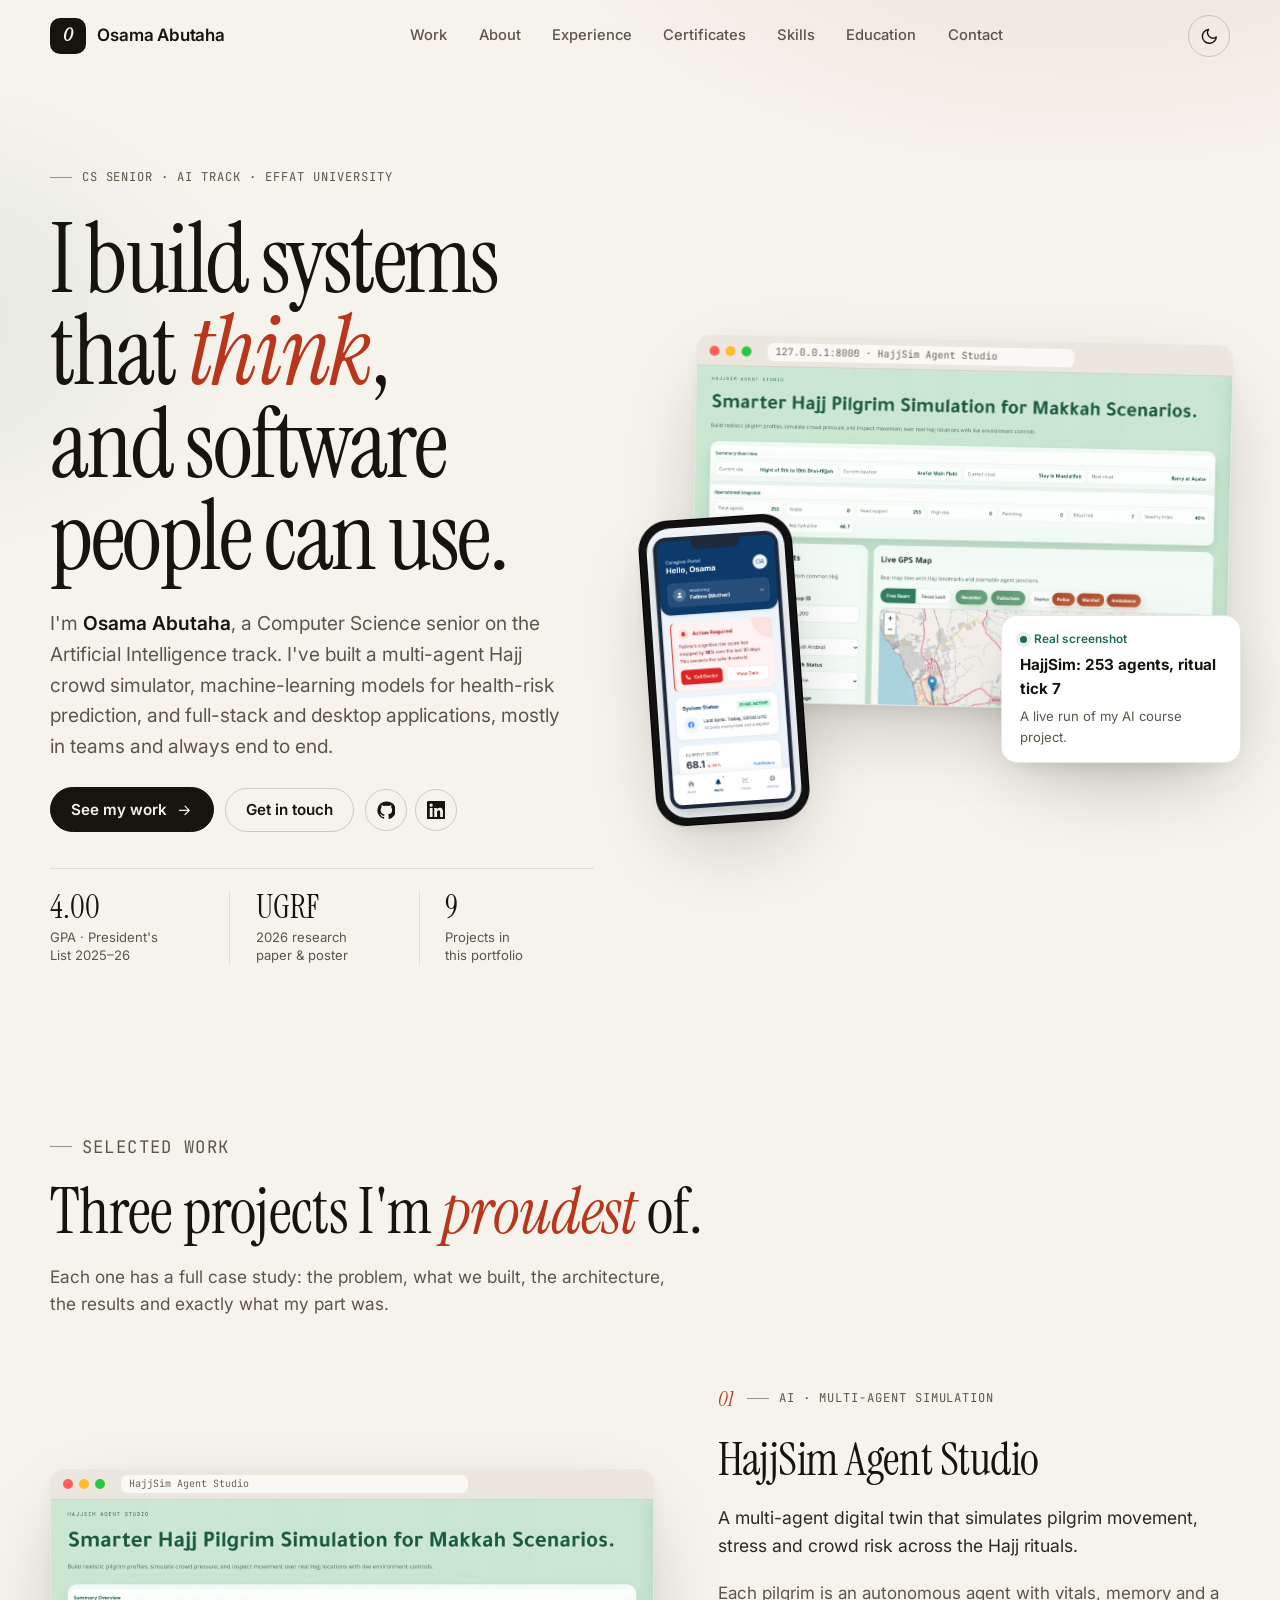
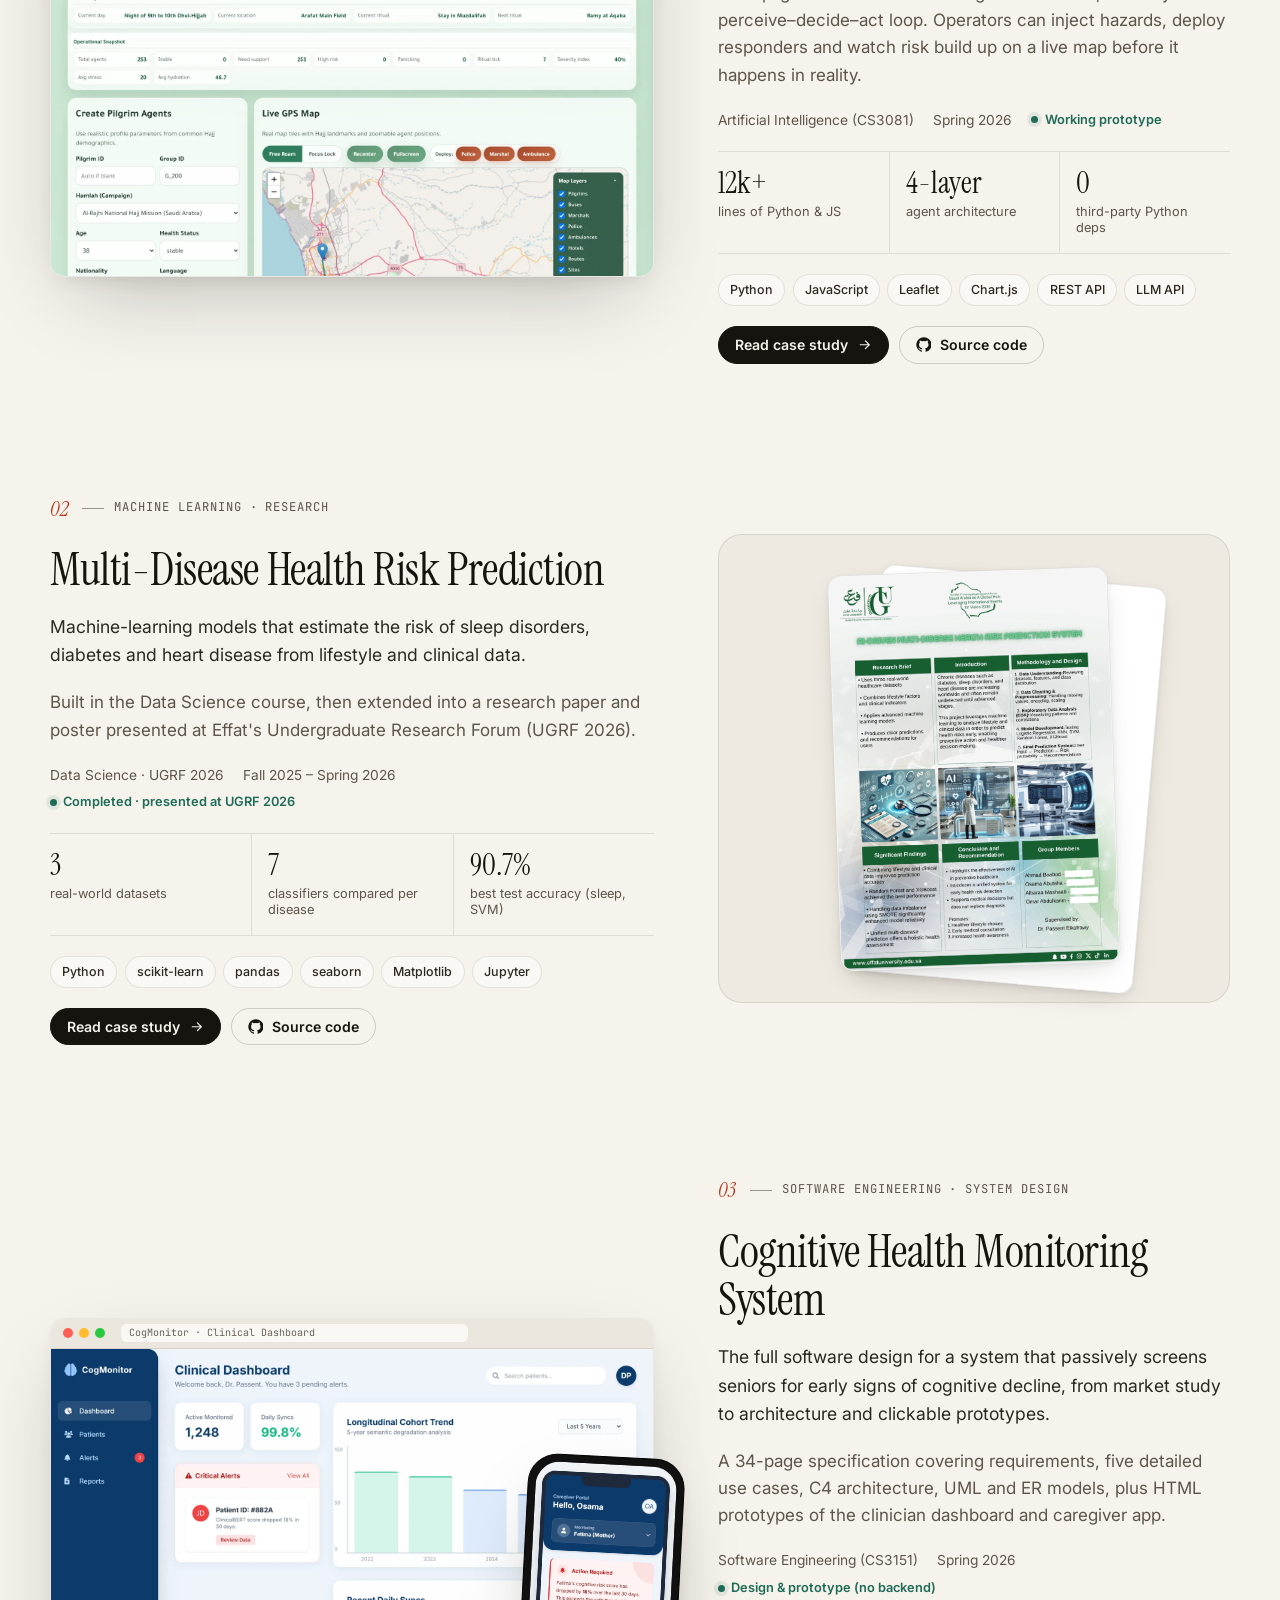
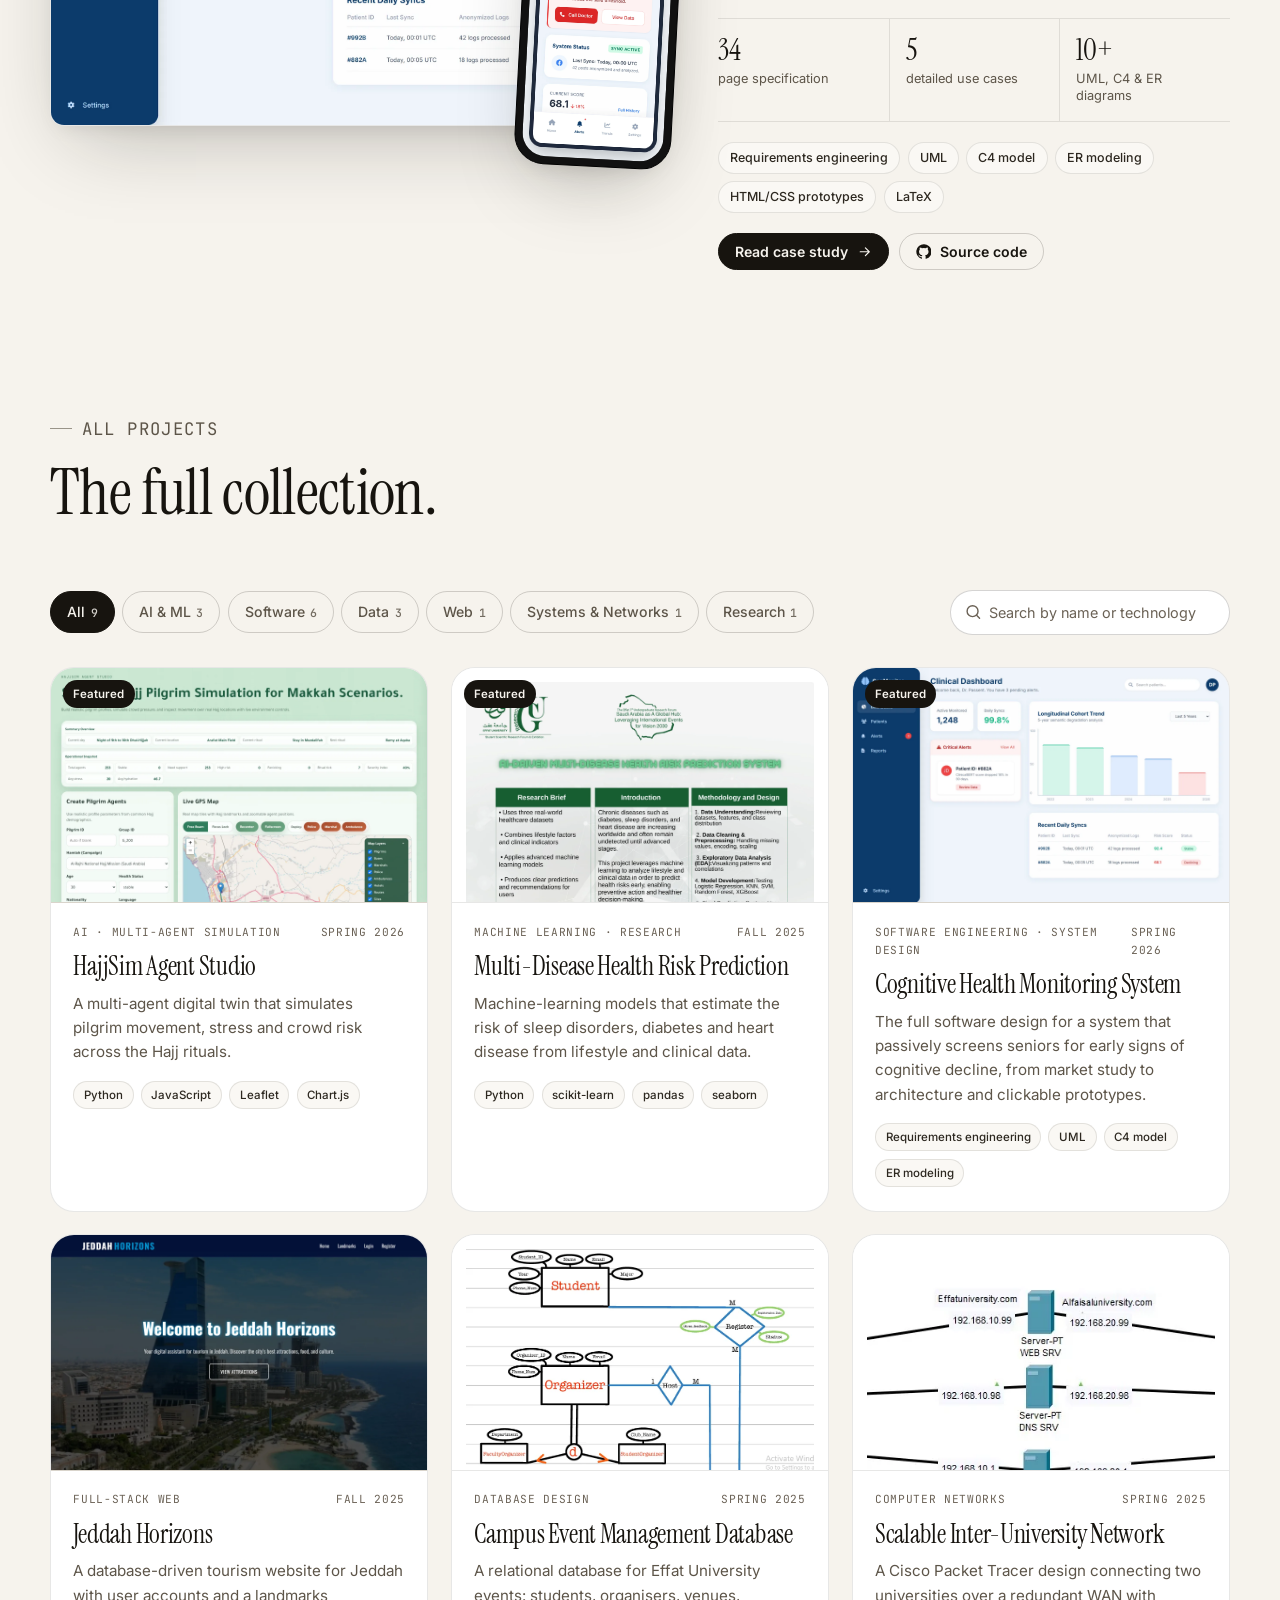
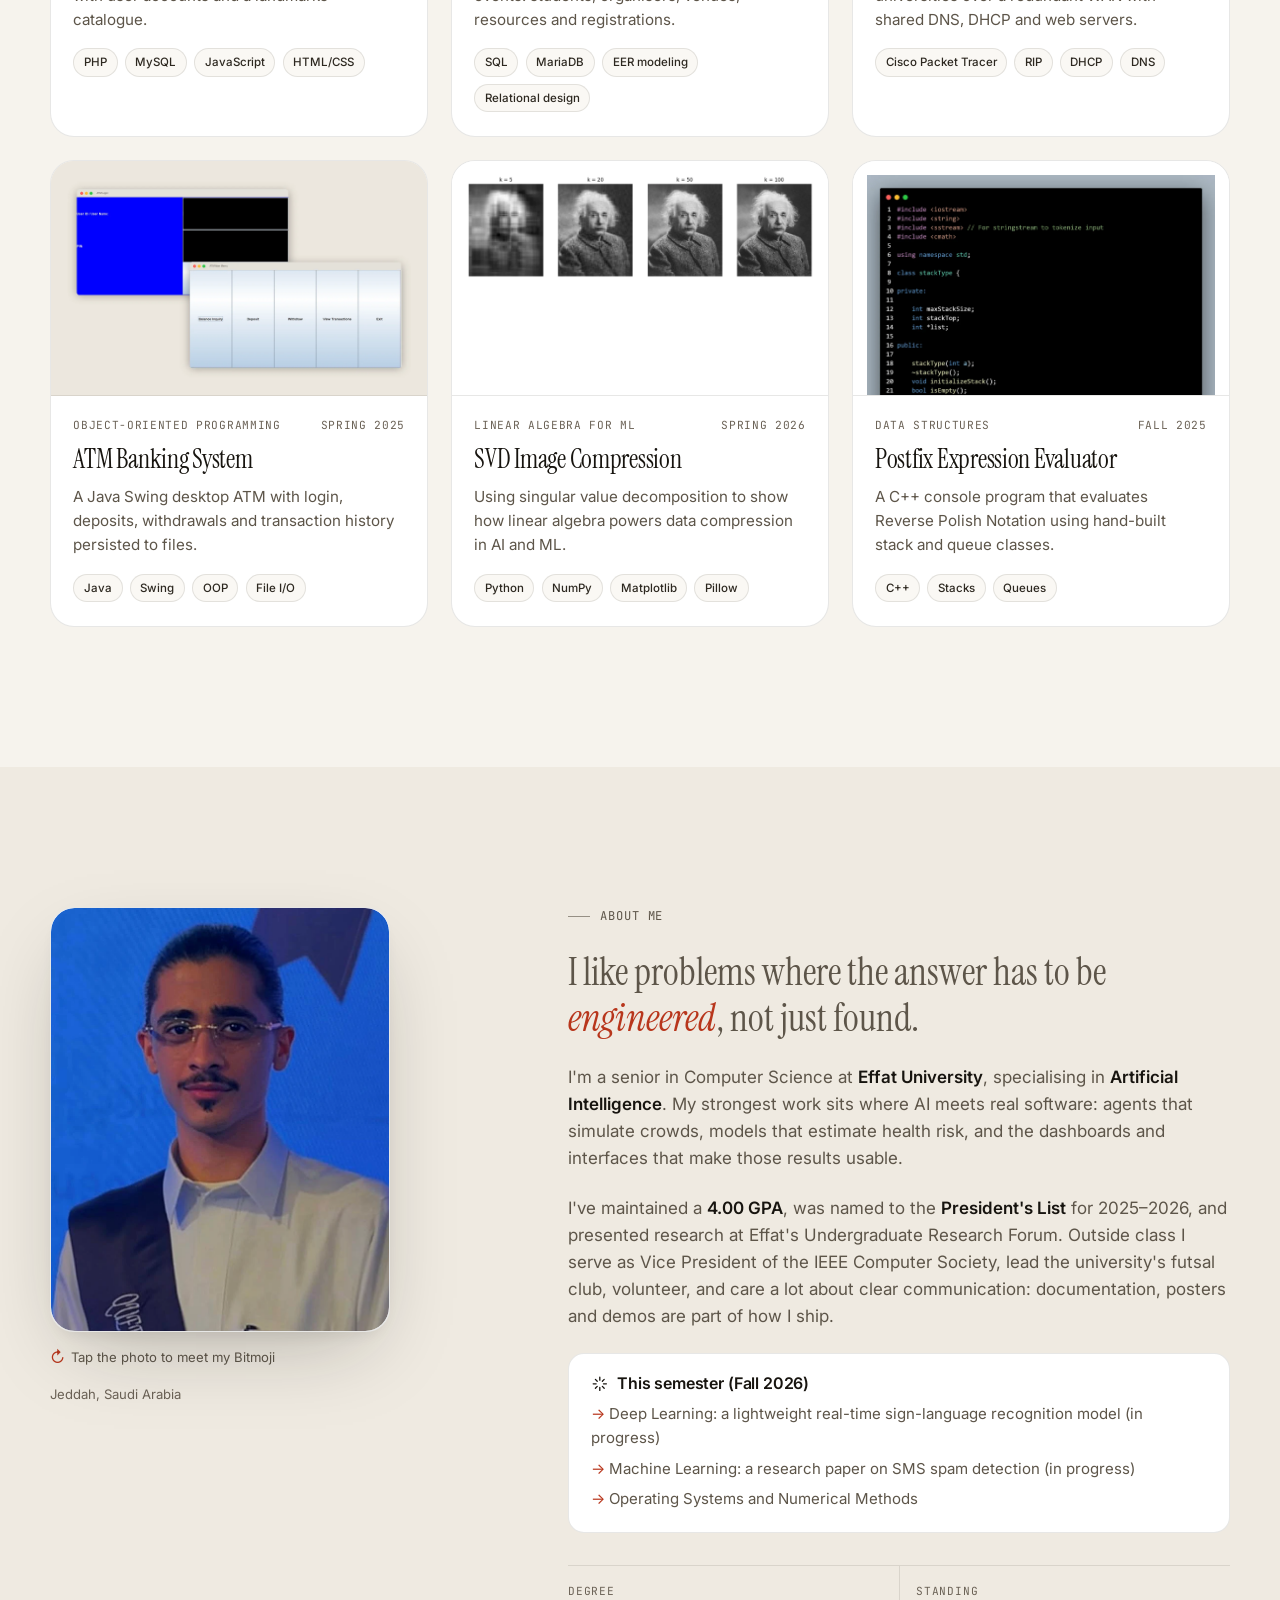
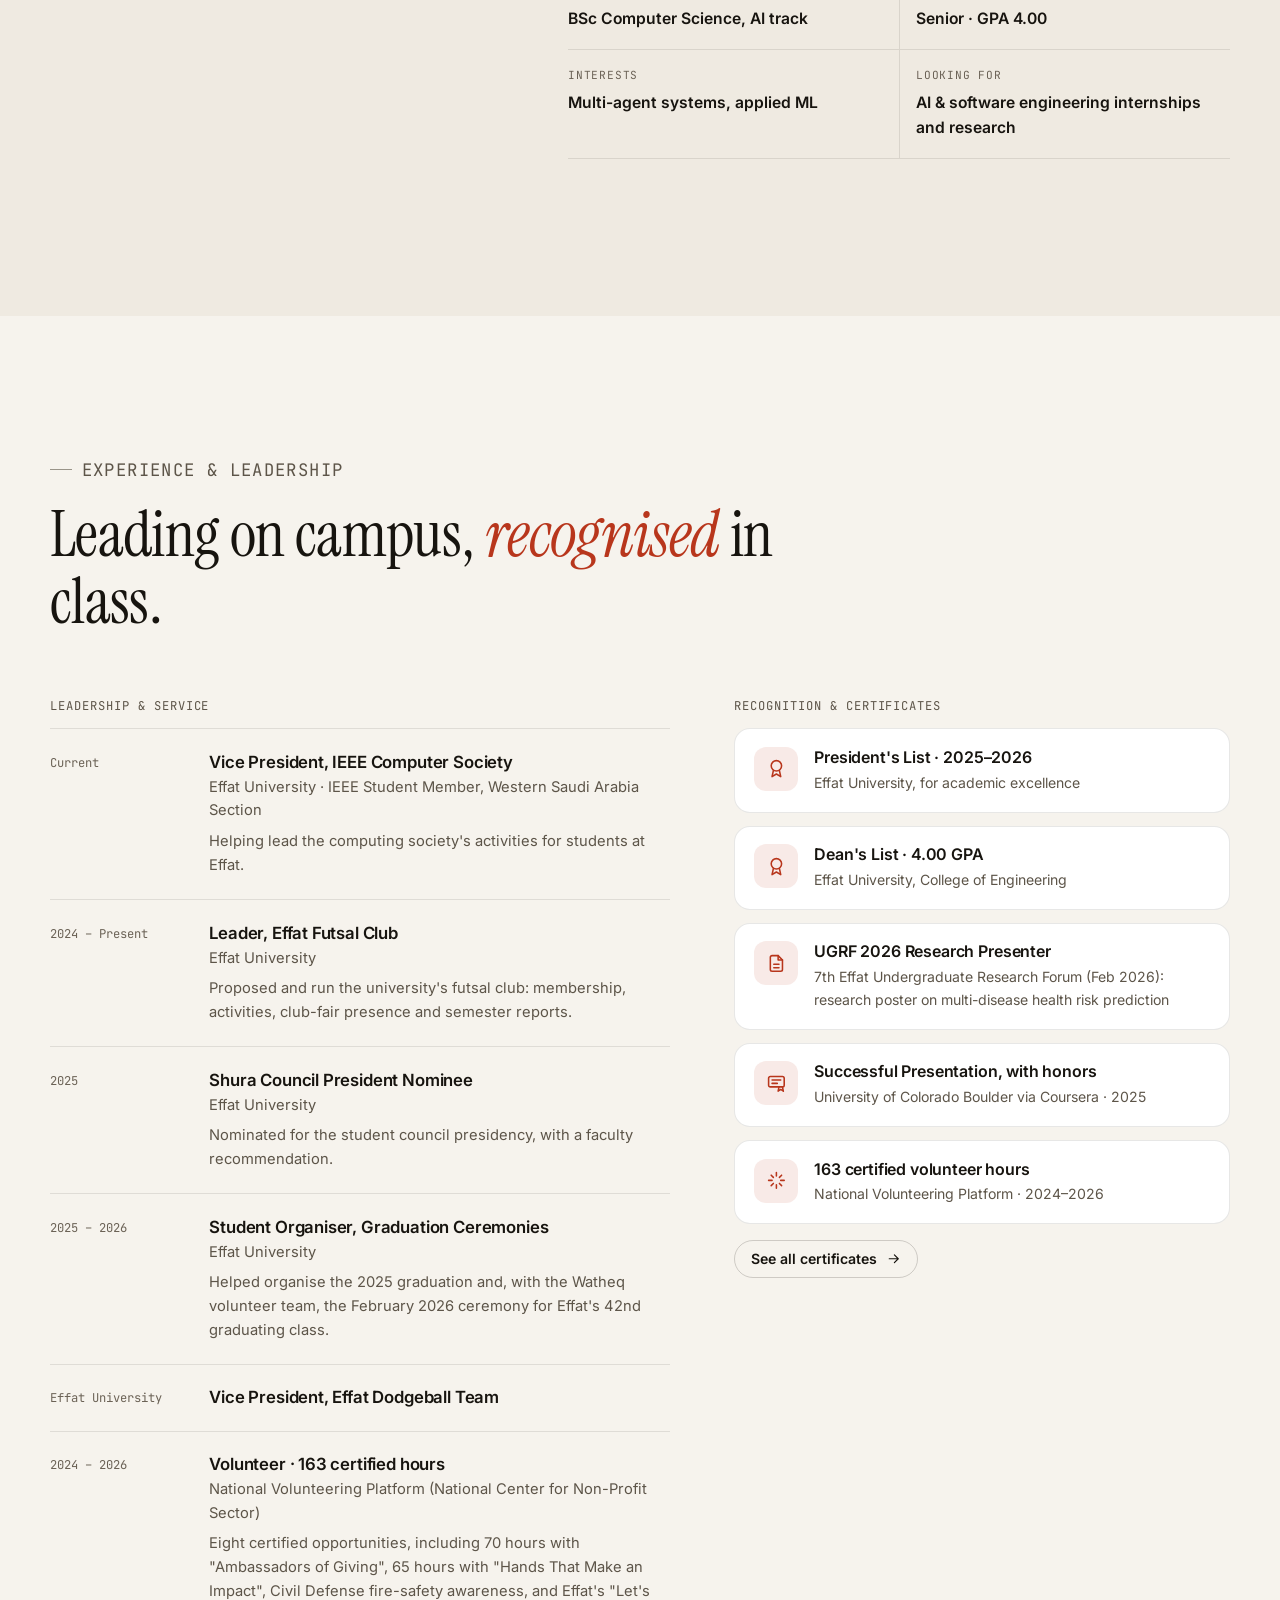
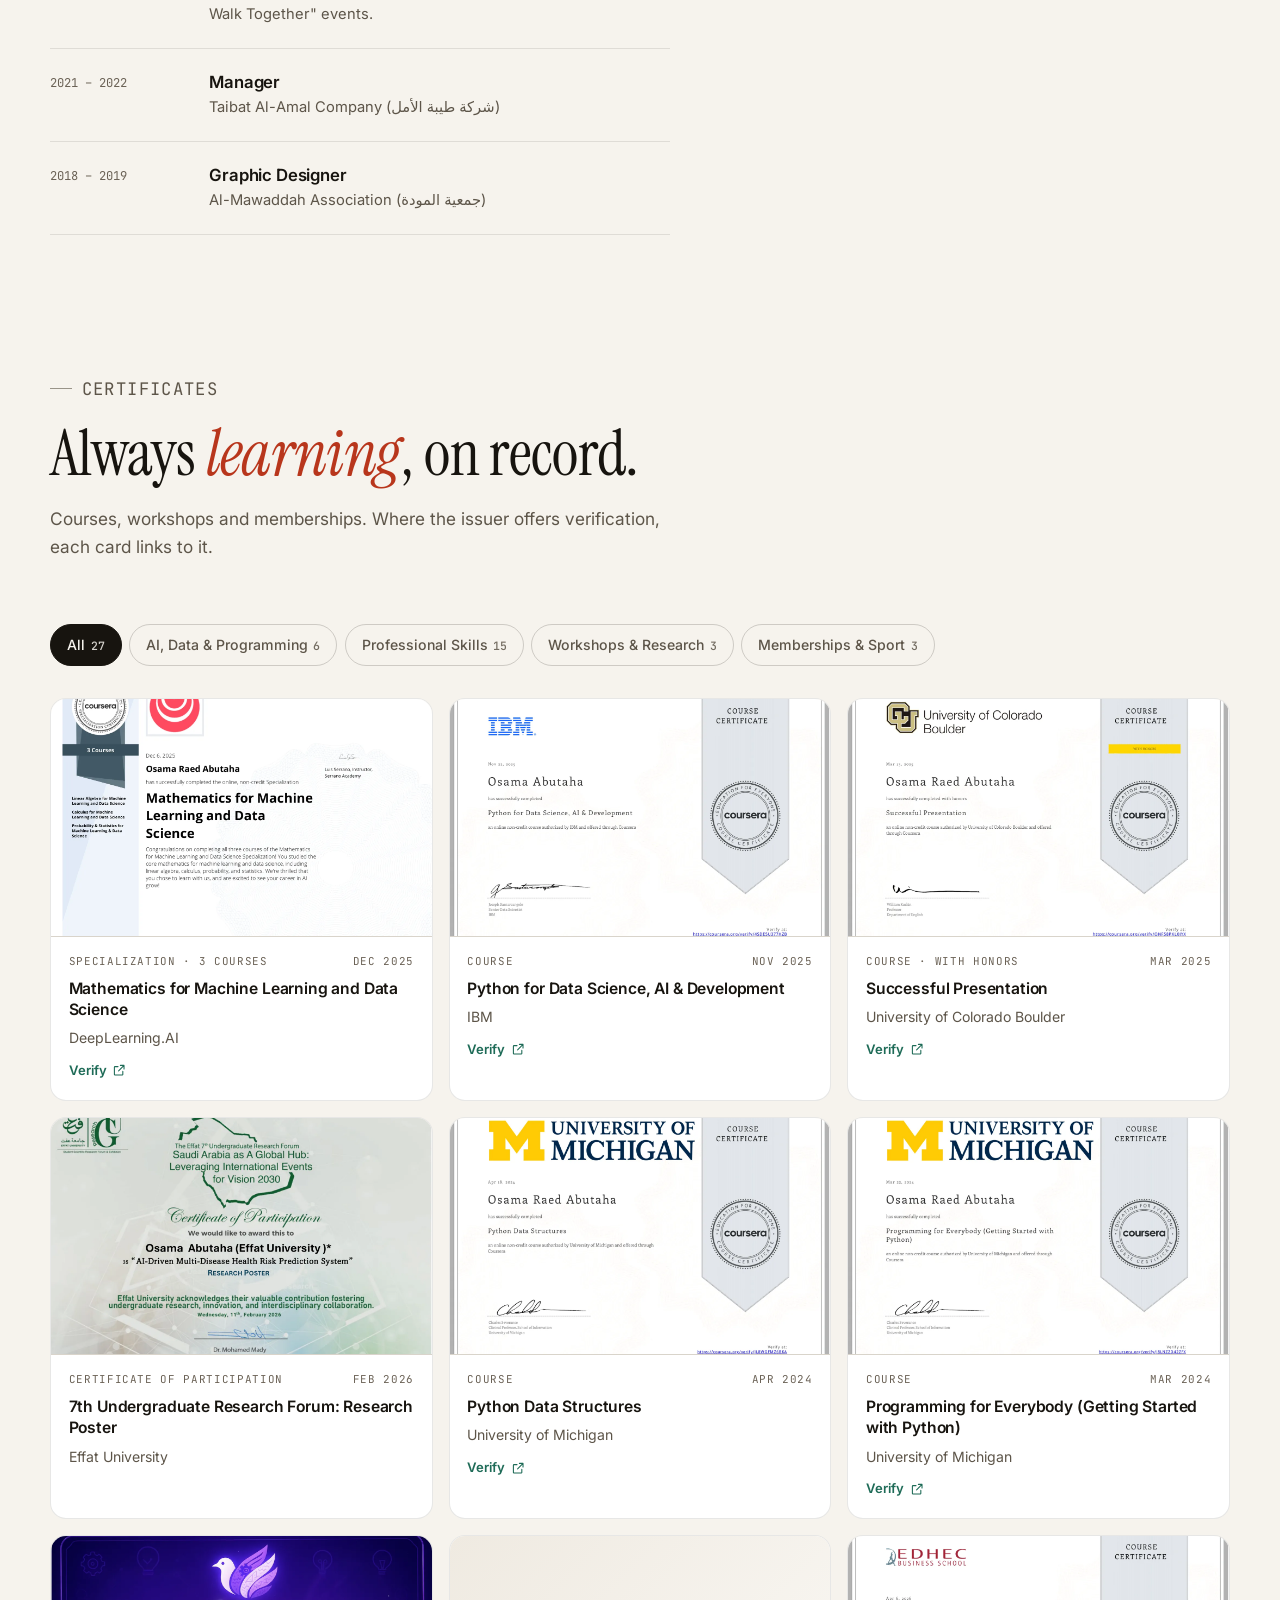
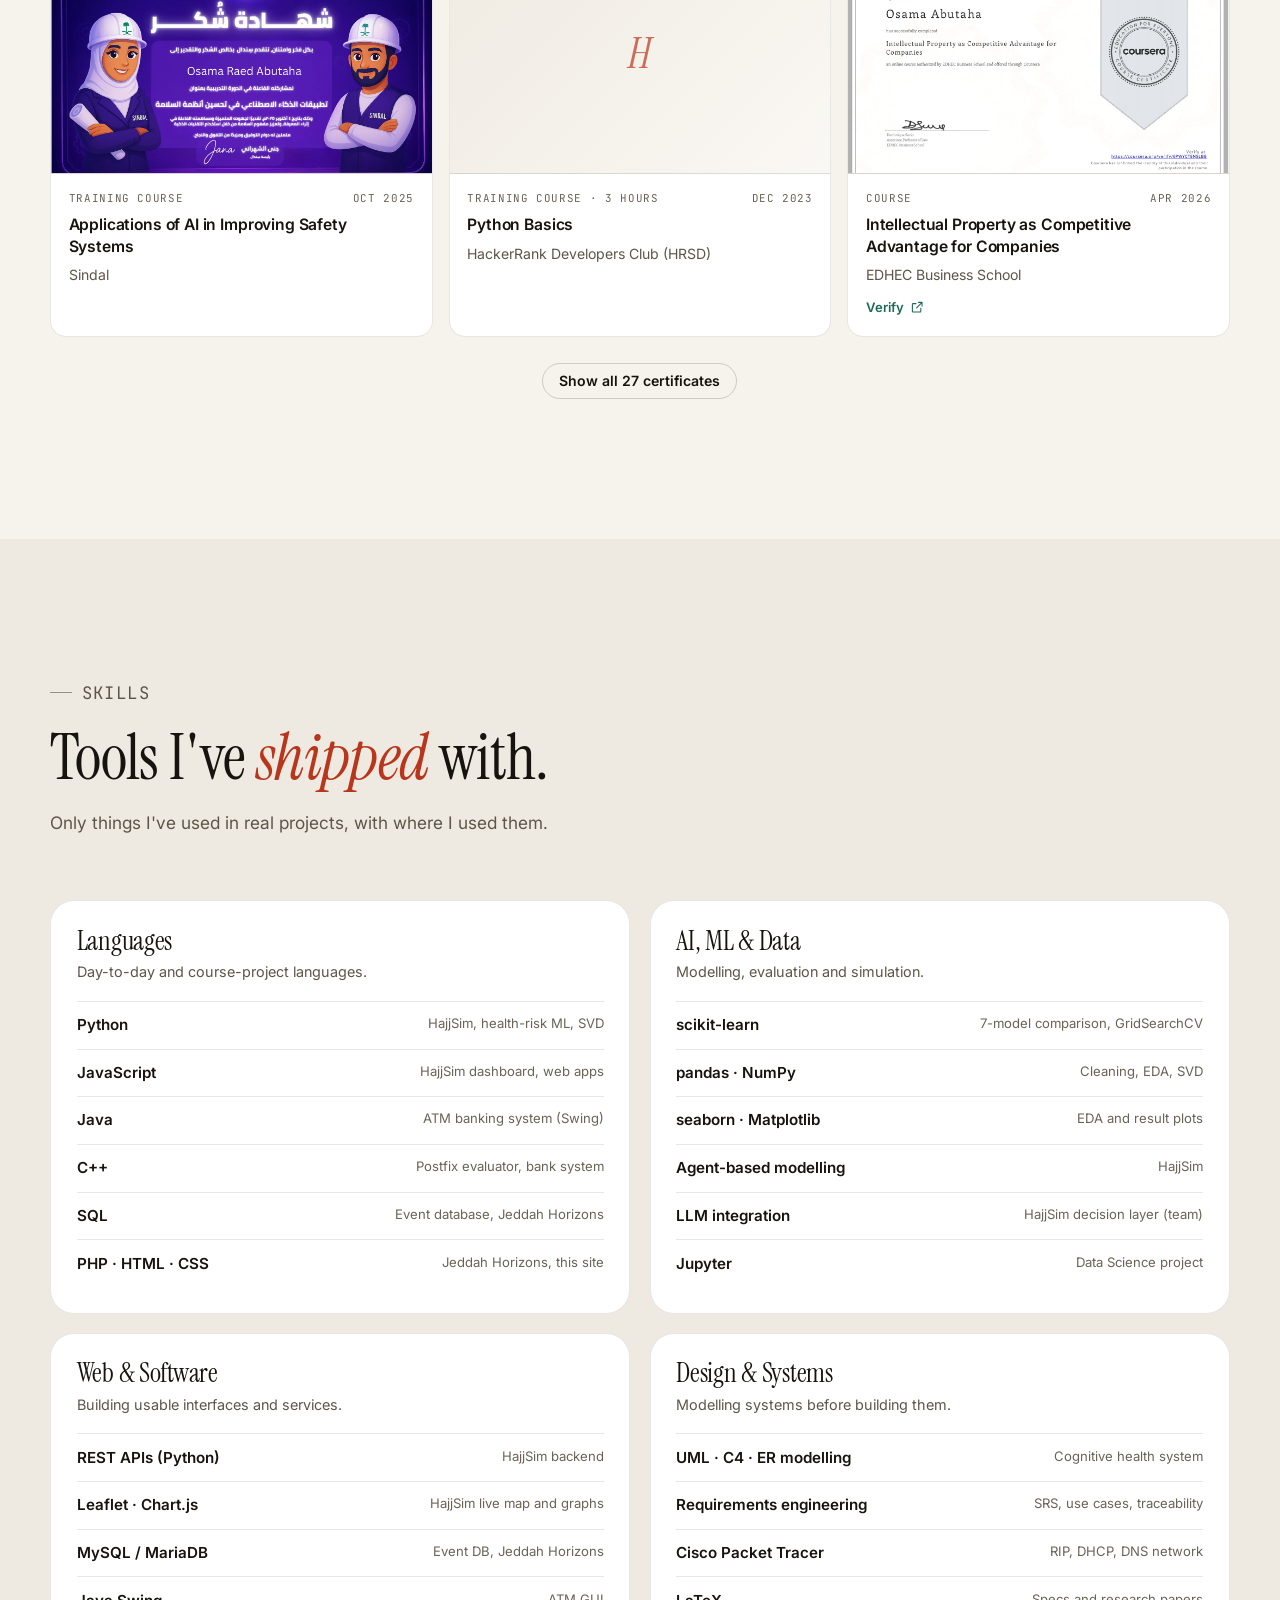
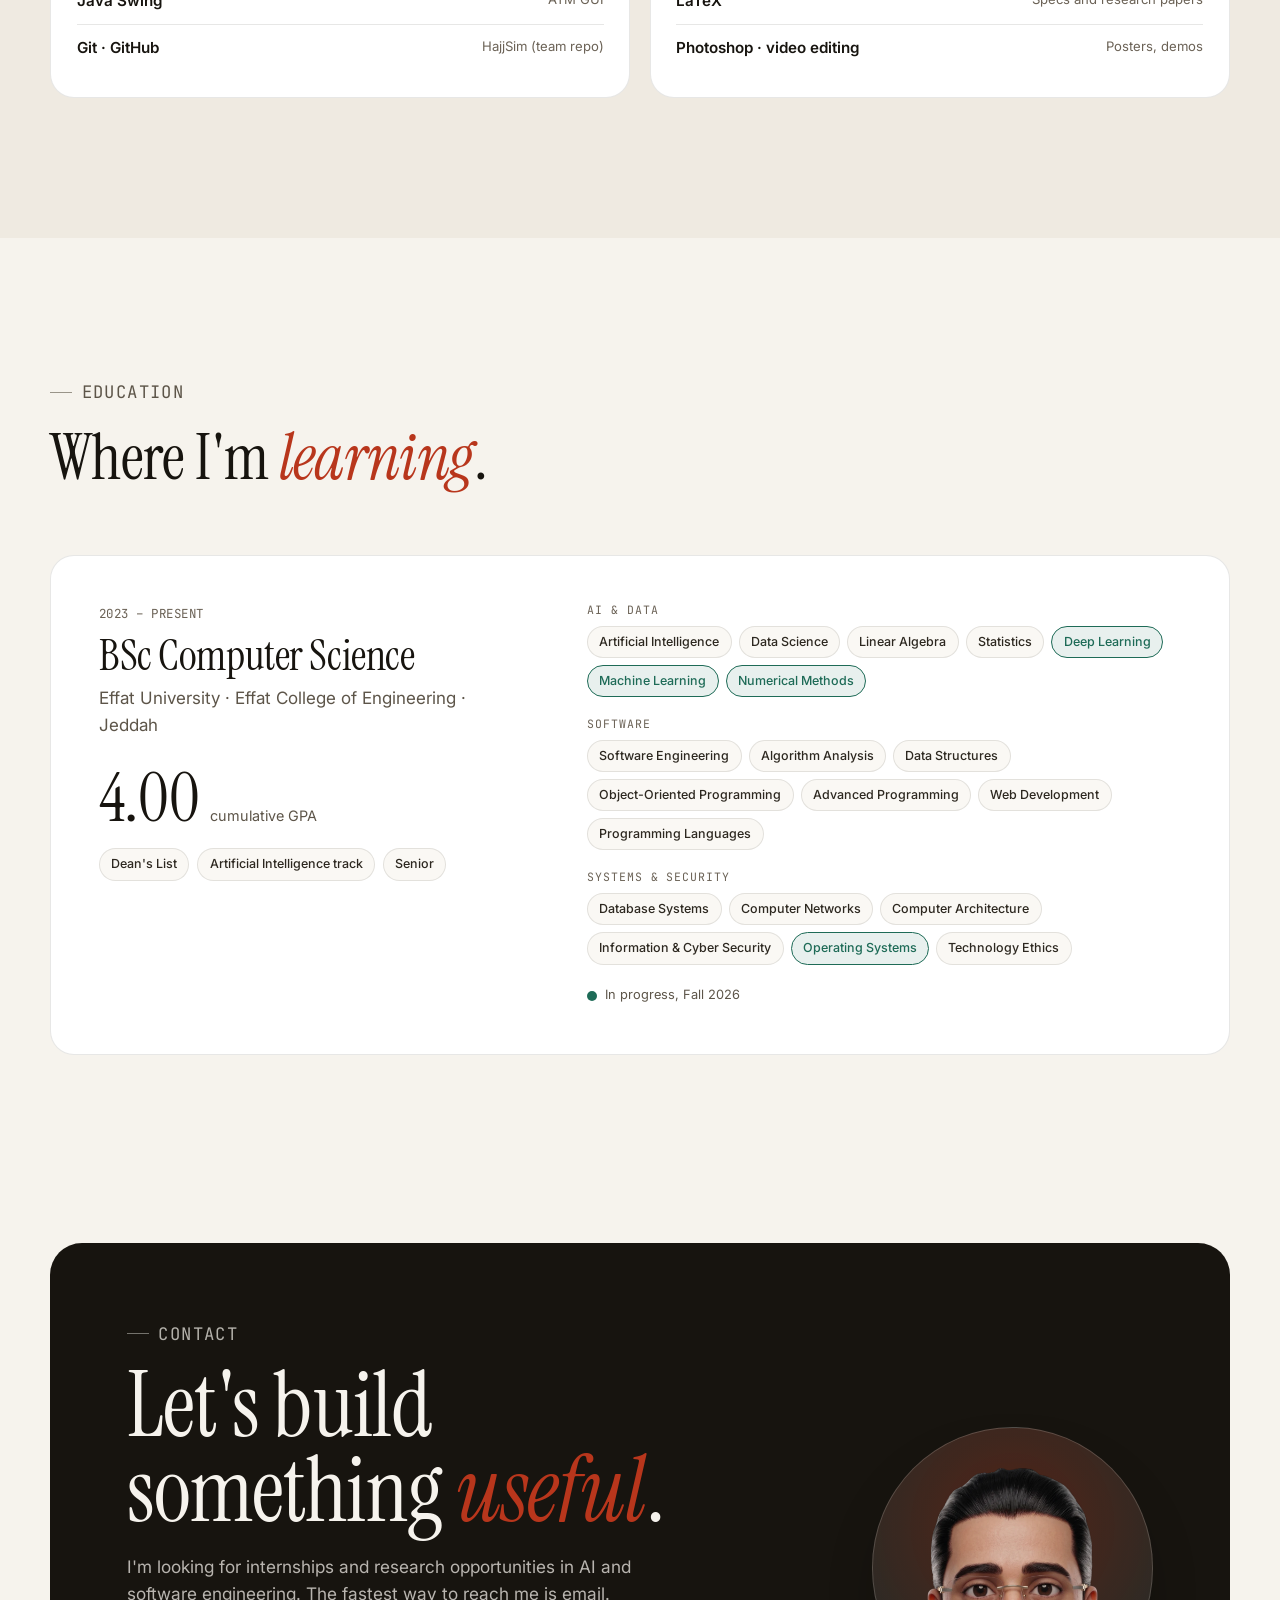
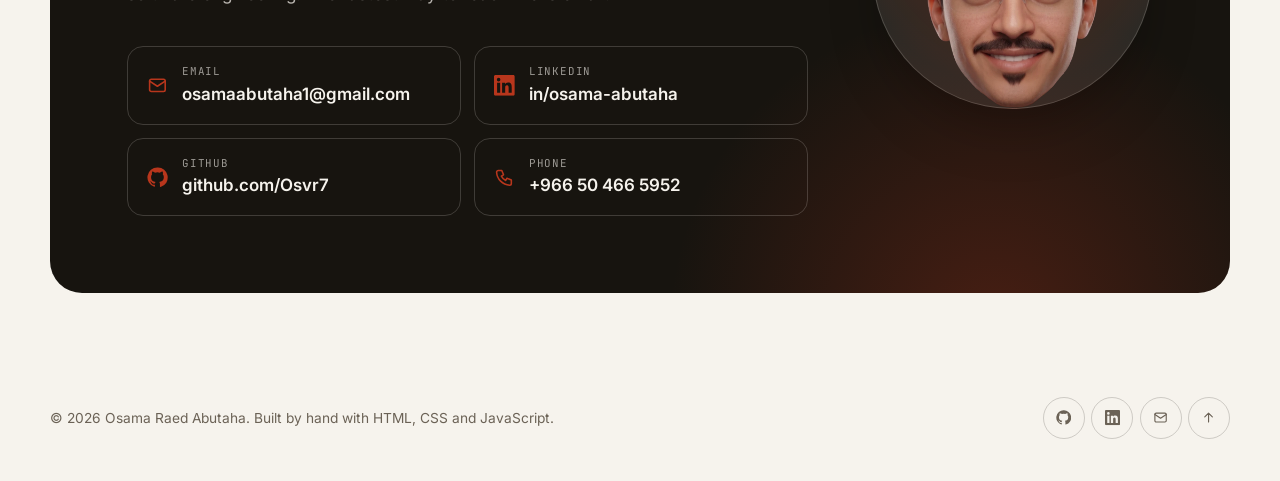
==== commit 86826fd2: "Add photo/Bitmoji flip, certificates, President's List and IEEE CS role - Portrait flips between pho" ====
--- a/index.html
+++ b/index.html
@@ -68,6 +68,7 @@
     <symbol id="i-award" viewBox="0 0 24 24"><circle cx="12" cy="9" r="6"/><path d="m8.5 14.5-1.5 7 5-3 5 3-1.5-7"/></symbol>
     <symbol id="i-doc" viewBox="0 0 24 24"><path d="M14 3H7a2 2 0 0 0-2 2v14a2 2 0 0 0 2 2h10a2 2 0 0 0 2-2V8z"/><path d="M14 3v5h5M9 13h6M9 17h6"/></symbol>
     <symbol id="i-cert" viewBox="0 0 24 24"><rect x="3" y="4" width="18" height="12" rx="2"/><path d="M7 8h10M7 12h6M15 16l-1 5 3-2 3 2-1-5"/></symbol>
+    <symbol id="i-close" viewBox="0 0 24 24"><path d="M6 6l12 12M18 6 6 18"/></symbol>
     <symbol id="i-spark" viewBox="0 0 24 24"><path d="M12 3v4M12 17v4M3 12h4M17 12h4M6 6l2.5 2.5M15.5 15.5 18 18M6 18l2.5-2.5M15.5 8.5 18 6"/></symbol>
   </svg>
 
@@ -84,6 +85,7 @@
           <li><a href="#work">Work</a></li>
           <li><a href="#about">About</a></li>
           <li><a href="#experience">Experience</a></li>
+          <li><a href="#certificates">Certificates</a></li>
           <li><a href="#skills">Skills</a></li>
           <li><a href="#education">Education</a></li>
           <li><a href="#contact">Contact</a></li>
@@ -127,7 +129,7 @@
             </div>
           </div>
           <div class="hero-facts">
-            <div class="fact"><strong>4.00</strong><span>Cumulative GPA<br>Dean's List</span></div>
+            <div class="fact"><strong>4.00</strong><span>GPA · President's<br>List 2025–26</span></div>
             <div class="fact"><strong>UGRF</strong><span>2026 research<br>paper &amp; poster</span></div>
             <div class="fact"><strong>9</strong><span>Projects in<br>this portfolio</span></div>
           </div>
@@ -187,9 +189,13 @@
     <section class="section" id="about" style="background: var(--bg-2);">
       <div class="container about-grid">
         <figure class="portrait reveal">
-          <img src="images/me/photo.webp" width="683" height="958" alt="Osama Abutaha at an Effat University event" loading="lazy">
-          <div class="avatar-badge" aria-hidden="true"><img src="images/me/avatar.webp" alt="" loading="lazy"></div>
-          <figcaption>Jeddah, Saudi Arabia</figcaption>
+          <button class="flip" type="button" aria-pressed="false" aria-label="Show my Bitmoji instead of my photo">
+            <span class="flip-inner">
+              <span class="flip-face flip-front"><img src="images/me/photo.webp" width="683" height="853" alt="Photo of Osama Abutaha" loading="lazy"></span>
+              <span class="flip-face flip-back"><img src="images/me/bitmoji.webp" width="640" height="900" alt="Osama Abutaha's Bitmoji" loading="lazy"></span>
+            </span>
+          </button>
+          <figcaption><span class="flip-hint">Tap the photo to meet my Bitmoji</span><span>Jeddah, Saudi Arabia</span></figcaption>
         </figure>
         <div class="about-copy reveal">
           <p class="eyebrow">About me</p>
@@ -201,9 +207,9 @@
             interfaces that make those results usable.
           </p>
           <p>
-            I've maintained a <strong>4.00 GPA</strong> on the Dean's List and presented research at
-            Effat's Undergraduate Research Forum. Outside class I lead the university's futsal club,
-            organise events, and care a lot about clear communication: documentation, posters and demos
+            I've maintained a <strong>4.00 GPA</strong>, was named to the <strong>President's List</strong> for 2025–2026, and presented research at
+            Effat's Undergraduate Research Forum. Outside class I serve as Vice President of the IEEE Computer Society,
+            lead the university's futsal club, volunteer, and care a lot about clear communication: documentation, posters and demos
             are part of how I ship.
           </p>
           <div class="now">
@@ -236,6 +242,14 @@
             <h3 class="col-title">Leadership &amp; service</h3>
             <ol class="timeline">
               <li>
+                <span class="when">Current</span>
+                <div>
+                  <h3>Vice President, IEEE Computer Society</h3>
+                  <p class="org">Effat University · IEEE Student Member, Western Saudi Arabia Section</p>
+                  <p>Helping lead the computing society's activities for students at Effat.</p>
+                </div>
+              </li>
+              <li>
                 <span class="when">2024 – Present</span>
                 <div>
                   <h3>Leader, Effat Futsal Club</h3>
@@ -252,11 +266,11 @@
                 </div>
               </li>
               <li>
-                <span class="when">2025</span>
-                <div>
-                  <h3>Student Organiser, Graduation 2025</h3>
+                <span class="when">2025 – 2026</span>
+                <div>
+                  <h3>Student Organiser, Graduation Ceremonies</h3>
                   <p class="org">Effat University</p>
-                  <p>Helped coordinate logistics for the university's graduation ceremony.</p>
+                  <p>Helped organise the 2025 graduation and, with the Watheq volunteer team, the February 2026 ceremony for Effat's 42nd graduating class.</p>
                 </div>
               </li>
               <li>
@@ -266,10 +280,11 @@
                 </div>
               </li>
               <li>
-                <span class="when">Volunteering</span>
-                <div>
-                  <h3>Volunteer, National Center for Non-Profit Sector</h3>
-                  <p class="org">"Let's Walk Together" community event</p>
+                <span class="when">2024 – 2026</span>
+                <div>
+                  <h3>Volunteer · 163 certified hours</h3>
+                  <p class="org">National Volunteering Platform (National Center for Non-Profit Sector)</p>
+                  <p>Eight certified opportunities, including 70 hours with "Ambassadors of Giving", 65 hours with "Hands That Make an Impact", Civil Defense fire-safety awareness, and Effat's "Let's Walk Together" events.</p>
                 </div>
               </li>
               <li>
@@ -293,27 +308,43 @@
             <ul class="awards">
               <li class="award">
                 <span class="badge"><svg class="icon"><use href="#i-award"/></svg></span>
+                <div><h3>President's List · 2025–2026</h3><p>Effat University, for academic excellence</p></div>
+              </li>
+              <li class="award">
+                <span class="badge"><svg class="icon"><use href="#i-award"/></svg></span>
                 <div><h3>Dean's List · 4.00 GPA</h3><p>Effat University, College of Engineering</p></div>
               </li>
               <li class="award">
                 <span class="badge"><svg class="icon"><use href="#i-doc"/></svg></span>
-                <div><h3>UGRF 2026 Research Presenter</h3><p>4th Undergraduate Research Forum: paper and poster on multi-disease health risk prediction (certificate of participation)</p></div>
+                <div><h3>UGRF 2026 Research Presenter</h3><p>7th Effat Undergraduate Research Forum (Feb 2026): research poster on multi-disease health risk prediction</p></div>
               </li>
               <li class="award">
                 <span class="badge"><svg class="icon"><use href="#i-cert"/></svg></span>
-                <div><h3>Presentation Honors</h3><p>University of Colorado Boulder</p></div>
+                <div><h3>Successful Presentation, with honors</h3><p>University of Colorado Boulder via Coursera · 2025</p></div>
               </li>
               <li class="award">
-                <span class="badge"><svg class="icon"><use href="#i-cert"/></svg></span>
-                <div><h3>Programming for Everybody &amp; Python Data Structures</h3><p>University of Michigan via Coursera · 2024</p></div>
-              </li>
-              <li class="award">
-                <span class="badge"><svg class="icon"><use href="#i-cert"/></svg></span>
-                <div><h3>Generating Video Using AI · Advanced Adobe Photoshop</h3><p>Professional courses</p></div>
-              </li>
-            </ul>
-          </div>
-        </div>
+                <span class="badge"><svg class="icon"><use href="#i-spark"/></svg></span>
+                <div><h3>163 certified volunteer hours</h3><p>National Volunteering Platform · 2024–2026</p></div>
+              </li>
+            </ul>
+            <a class="btn btn-ghost btn-sm" href="#certificates" style="margin-top:1rem">See all certificates <svg class="icon icon-arrow"><use href="#i-arrow"/></svg></a>
+          </div>
+        </div>
+      </div>
+    </section>
+
+    <!-- ============ CERTIFICATES ============ -->
+    <section class="section" id="certificates" style="padding-top:0">
+      <div class="container">
+        <div class="section-head reveal">
+          <p class="eyebrow">Certificates</p>
+          <h2>Always <em class="accent">learning</em>, on record.</h2>
+          <p>Courses, workshops and memberships. Where the issuer offers verification, each card links to it.</p>
+        </div>
+        <div class="toolbar reveal">
+          <div class="filters" id="cert-filters" role="group" aria-label="Filter certificates"></div>
+        </div>
+        <div class="cert-grid" id="cert-grid" aria-live="polite"></div>
       </div>
     </section>
 
@@ -425,6 +456,7 @@
     <section class="section contact" id="contact">
       <div class="container">
         <div class="contact-card reveal">
+          <img class="contact-bitmoji" src="images/me/bitmoji.webp" width="640" height="900" alt="" aria-hidden="true" loading="lazy">
           <p class="eyebrow">Contact</p>
           <h2>Let's build something <em class="accent">useful</em>.</h2>
           <p>I'm looking for internships and research opportunities in AI and software engineering. The fastest way to reach me is email.</p>
@@ -451,6 +483,12 @@
     </div>
   </footer>
 
+  <dialog class="lightbox" id="lightbox" aria-label="Certificate preview">
+    <button class="icon-btn close" type="button" aria-label="Close preview"><svg class="icon"><use href="#i-close"/></svg></button>
+    <img alt="">
+    <p></p>
+  </dialog>
+
   <script src="js/data.js"></script>
   <script src="js/main.js"></script>
 </body>
--- a/css/style.css
+++ b/css/style.css
@@ -309,7 +309,7 @@
 }
 .filter:hover { color: var(--ink); border-color: var(--ink); }
 .filter[aria-pressed="true"] { background: var(--ink); border-color: var(--ink); color: var(--bg); }
-.filter .count { margin-left: .35rem; font-family: var(--font-mono); font-size: .72rem; opacity: .6; }
+.filter .count { margin-left: .35rem; font-family: var(--font-mono); font-size: .72rem; opacity: .85; }
 .search { position: relative; }
 .search input {
   width: min(280px, 100%); padding: .62rem 1rem .62rem 2.4rem; border-radius: 999px;
@@ -346,7 +346,7 @@
 
 /* ---------- About ---------- */
 .about-grid { display: grid; grid-template-columns: minmax(0, .8fr) minmax(0, 1.2fr); gap: clamp(32px, 6vw, 88px); align-items: start; }
-.portrait { position: relative; max-width: 380px; margin: 0; }
+.portrait { position: relative; margin: 0; }
 .portrait img { width: 100%; aspect-ratio: 4 / 5; object-fit: cover; object-position: center 20%; border-radius: var(--radius-lg); box-shadow: var(--shadow-lg); }
 .portrait figcaption { margin-top: .9rem; font-size: .82rem; color: var(--faint); }
 .portrait .avatar-badge {
@@ -592,3 +592,66 @@
   *, *::before, *::after { animation: none !important; transition-duration: .01ms !important; }
   .reveal { opacity: 1; transform: none; }
 }
+
+/* ---------- Portrait flip (photo <-> Bitmoji) ---------- */
+.portrait { max-width: 340px; }
+.flip { display: block; width: 100%; padding: 0; border: 0; background: none; cursor: pointer; perspective: 1400px; border-radius: var(--radius-lg); }
+.flip-inner { position: relative; display: block; aspect-ratio: 4 / 5; transform-style: preserve-3d; transition: transform .8s var(--ease); }
+.flip[aria-pressed="true"] .flip-inner { transform: rotateY(180deg); }
+.flip-face {
+  position: absolute; inset: 0; display: block; overflow: hidden; border-radius: var(--radius-lg);
+  backface-visibility: hidden; -webkit-backface-visibility: hidden;
+  box-shadow: var(--shadow-lg); border: 1px solid var(--line); background: var(--surface);
+}
+.flip-face img { width: 100%; height: 100%; object-fit: cover; }
+.flip-front img { object-position: center 30%; }
+.flip-back { transform: rotateY(180deg); background: radial-gradient(120% 90% at 50% 100%, var(--accent-soft), transparent 60%), linear-gradient(180deg, var(--surface), var(--bg-2)); }
+.flip-back img { object-fit: contain; object-position: center bottom; padding: 10% 8% 0; }
+.flip:hover .flip-inner { box-shadow: none; }
+.flip:hover .flip-face { box-shadow: var(--shadow-lg), 0 0 0 1px var(--line-strong); }
+.flip:focus-visible { outline-offset: 6px; }
+.portrait figcaption { display: flex; justify-content: space-between; gap: 1rem; flex-wrap: wrap; }
+.flip-hint { display: inline-flex; align-items: center; gap: .4rem; color: var(--muted); }
+.flip-hint::before { content: "↻"; color: var(--accent); font-size: 1rem; line-height: 1; }
+
+/* ---------- Bitmoji on the contact card ---------- */
+.contact-card { display: grid; grid-template-columns: minmax(0, 1fr) auto; column-gap: clamp(24px, 5vw, 72px); align-items: center; }
+.contact-card > :not(.contact-bitmoji) { grid-column: 1; position: relative; z-index: 2; }
+.contact-bitmoji {
+  grid-column: 2; grid-row: 1 / span 4; align-self: center;
+  width: clamp(190px, 22vw, 290px); aspect-ratio: 1; height: auto; object-fit: contain; object-position: center bottom;
+  padding: 14% 10% 0; border-radius: 50%;
+  background: radial-gradient(circle at 50% 35%, color-mix(in srgb, var(--accent) 38%, transparent), color-mix(in srgb, var(--bg) 10%, transparent) 70%);
+  border: 1px solid color-mix(in srgb, var(--bg) 18%, transparent);
+  box-shadow: 0 30px 60px -20px rgba(0, 0, 0, .45);
+}
+.contact-links { max-width: none; }
+
+/* ---------- Certificates ---------- */
+.cert-grid { display: grid; grid-template-columns: repeat(3, minmax(0, 1fr)); gap: 1rem; }
+.cert {
+  display: grid; grid-template-rows: auto 1fr; overflow: hidden;
+  border-radius: var(--radius); background: var(--surface); border: 1px solid var(--line);
+  transition: transform .35s var(--ease), box-shadow .35s var(--ease), border-color .35s;
+}
+.cert:hover { transform: translateY(-4px); box-shadow: var(--shadow-md); border-color: var(--line-strong); }
+.cert-thumb { position: relative; display: block; width: 100%; padding: 0; border: 0; aspect-ratio: 16 / 10; overflow: hidden; background: var(--bg-2); cursor: zoom-in; border-bottom: 1px solid var(--line); }
+.cert-thumb img { width: 100%; height: 100%; object-fit: cover; object-position: center; transition: transform .6s var(--ease); }
+.cert:hover .cert-thumb img { transform: scale(1.04); }
+.cert-thumb.noimg { cursor: default; display: grid; place-items: center; background: linear-gradient(135deg, var(--bg-2), var(--surface-2)); }
+.cert-thumb.noimg span { font-family: var(--font-display); font-style: italic; font-size: 2.6rem; color: var(--accent); opacity: .7; }
+.cert-body { display: grid; gap: .45rem; padding: 1rem 1.1rem 1.15rem; align-content: start; }
+.cert-meta { display: flex; justify-content: space-between; gap: .5rem; font-family: var(--font-mono); font-size: .68rem; letter-spacing: .06em; text-transform: uppercase; color: var(--faint); }
+.cert h3 { font-family: var(--font-body); font-weight: 600; font-size: .98rem; line-height: 1.35; }
+.cert .issuer { color: var(--muted); font-size: .88rem; }
+.cert .verify { display: inline-flex; align-items: center; gap: .35rem; margin-top: .2rem; font-size: .82rem; font-weight: 600; color: var(--green); width: max-content; }
+.cert .verify:hover { text-decoration: underline; }
+.cert-more { grid-column: 1 / -1; justify-self: center; margin-top: .6rem; }
+
+@media (max-width: 1080px) { .cert-grid { grid-template-columns: repeat(2, minmax(0, 1fr)); } }
+@media (max-width: 640px) {
+  .cert-grid { grid-template-columns: 1fr; }
+  .contact-card { grid-template-columns: 1fr; }
+  .contact-bitmoji { grid-column: 1; grid-row: auto; width: 150px; order: -1; justify-self: start; margin-bottom: 1rem; }
+  .portrait { max-width: 300px; margin-inline: auto; }
+}
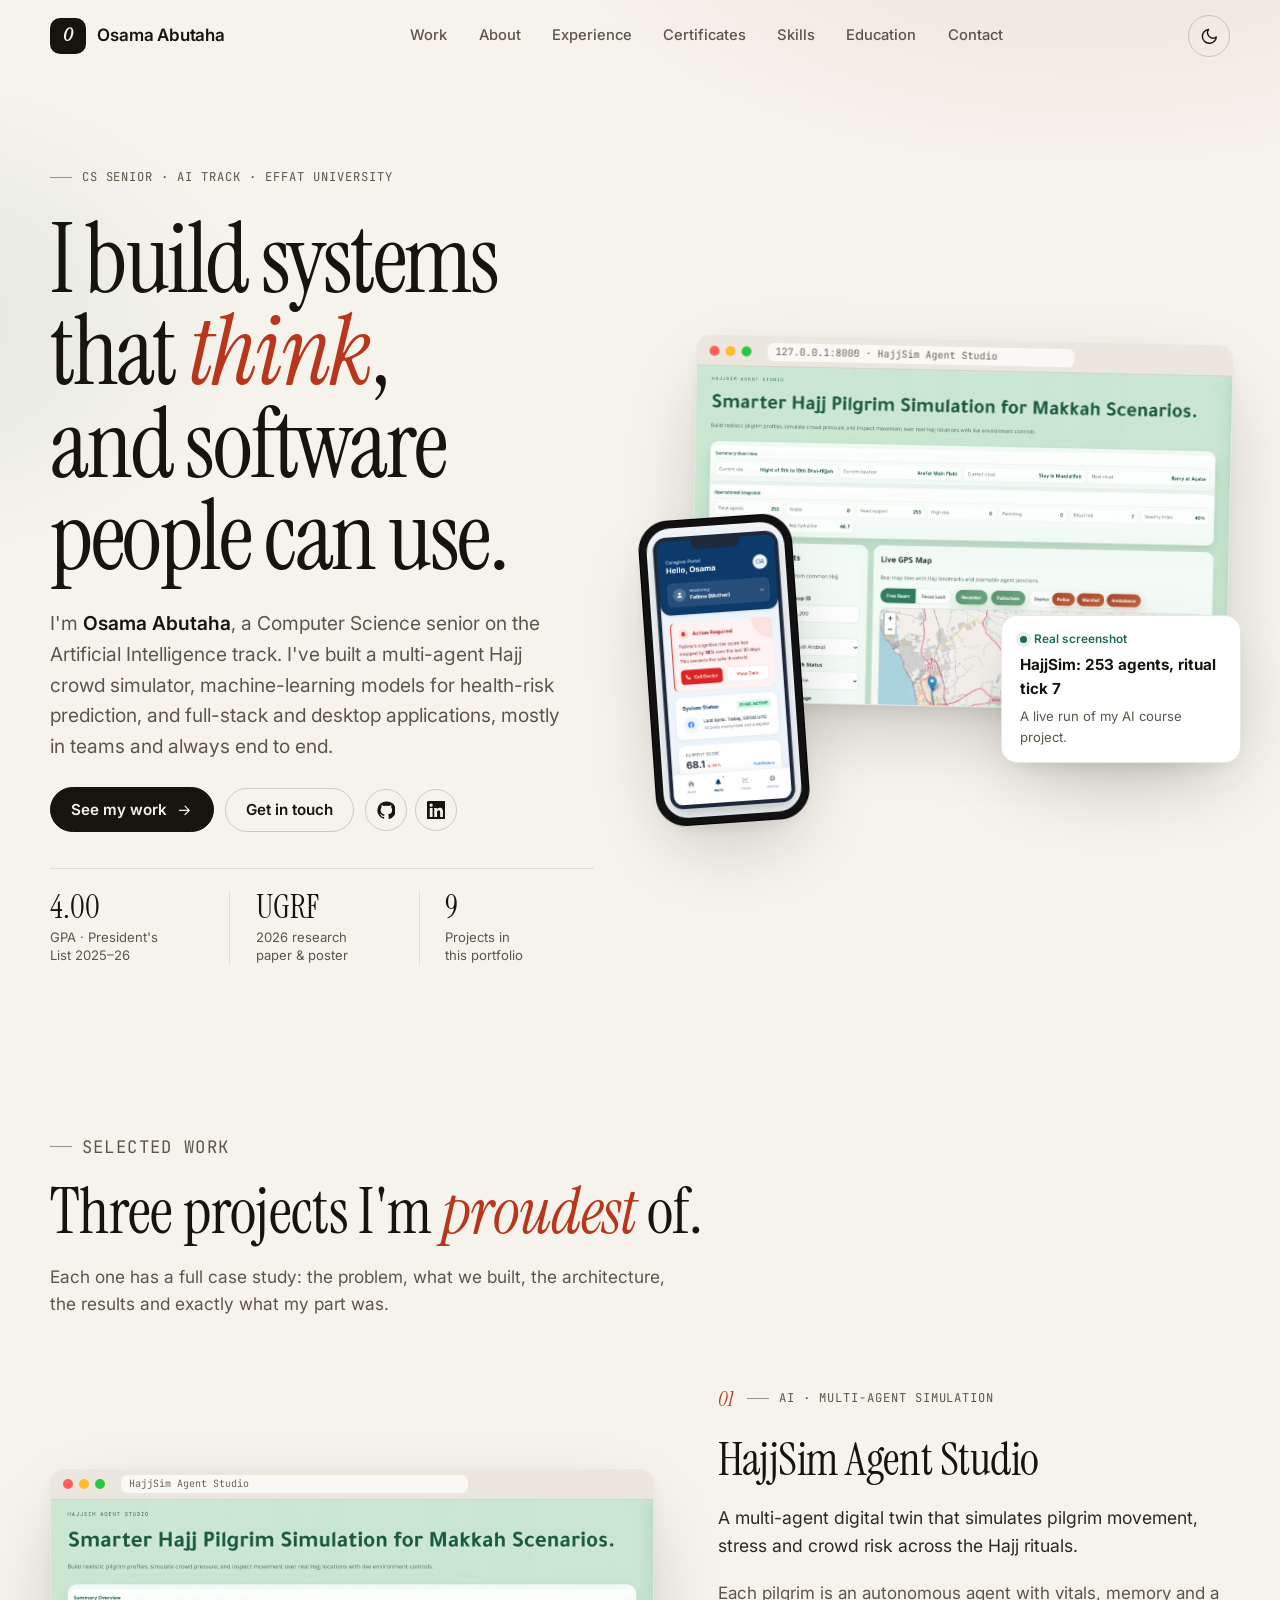
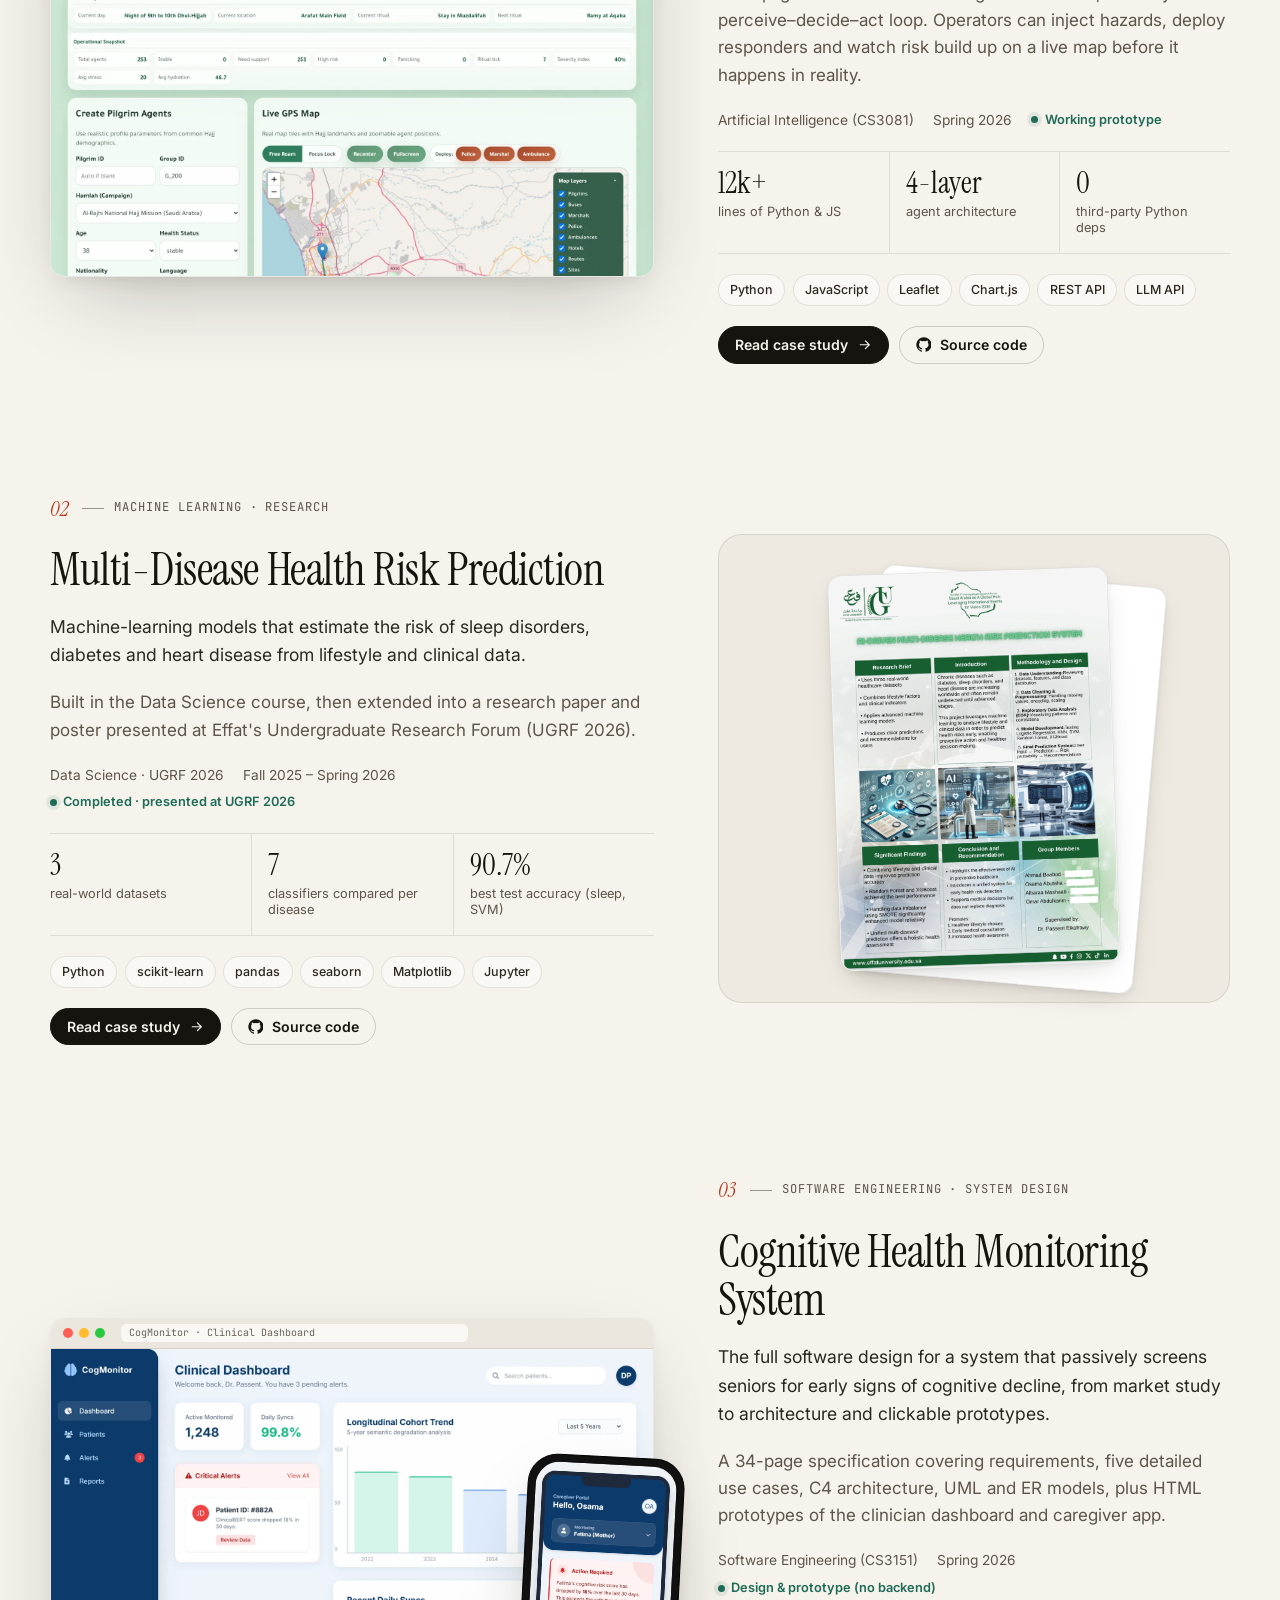
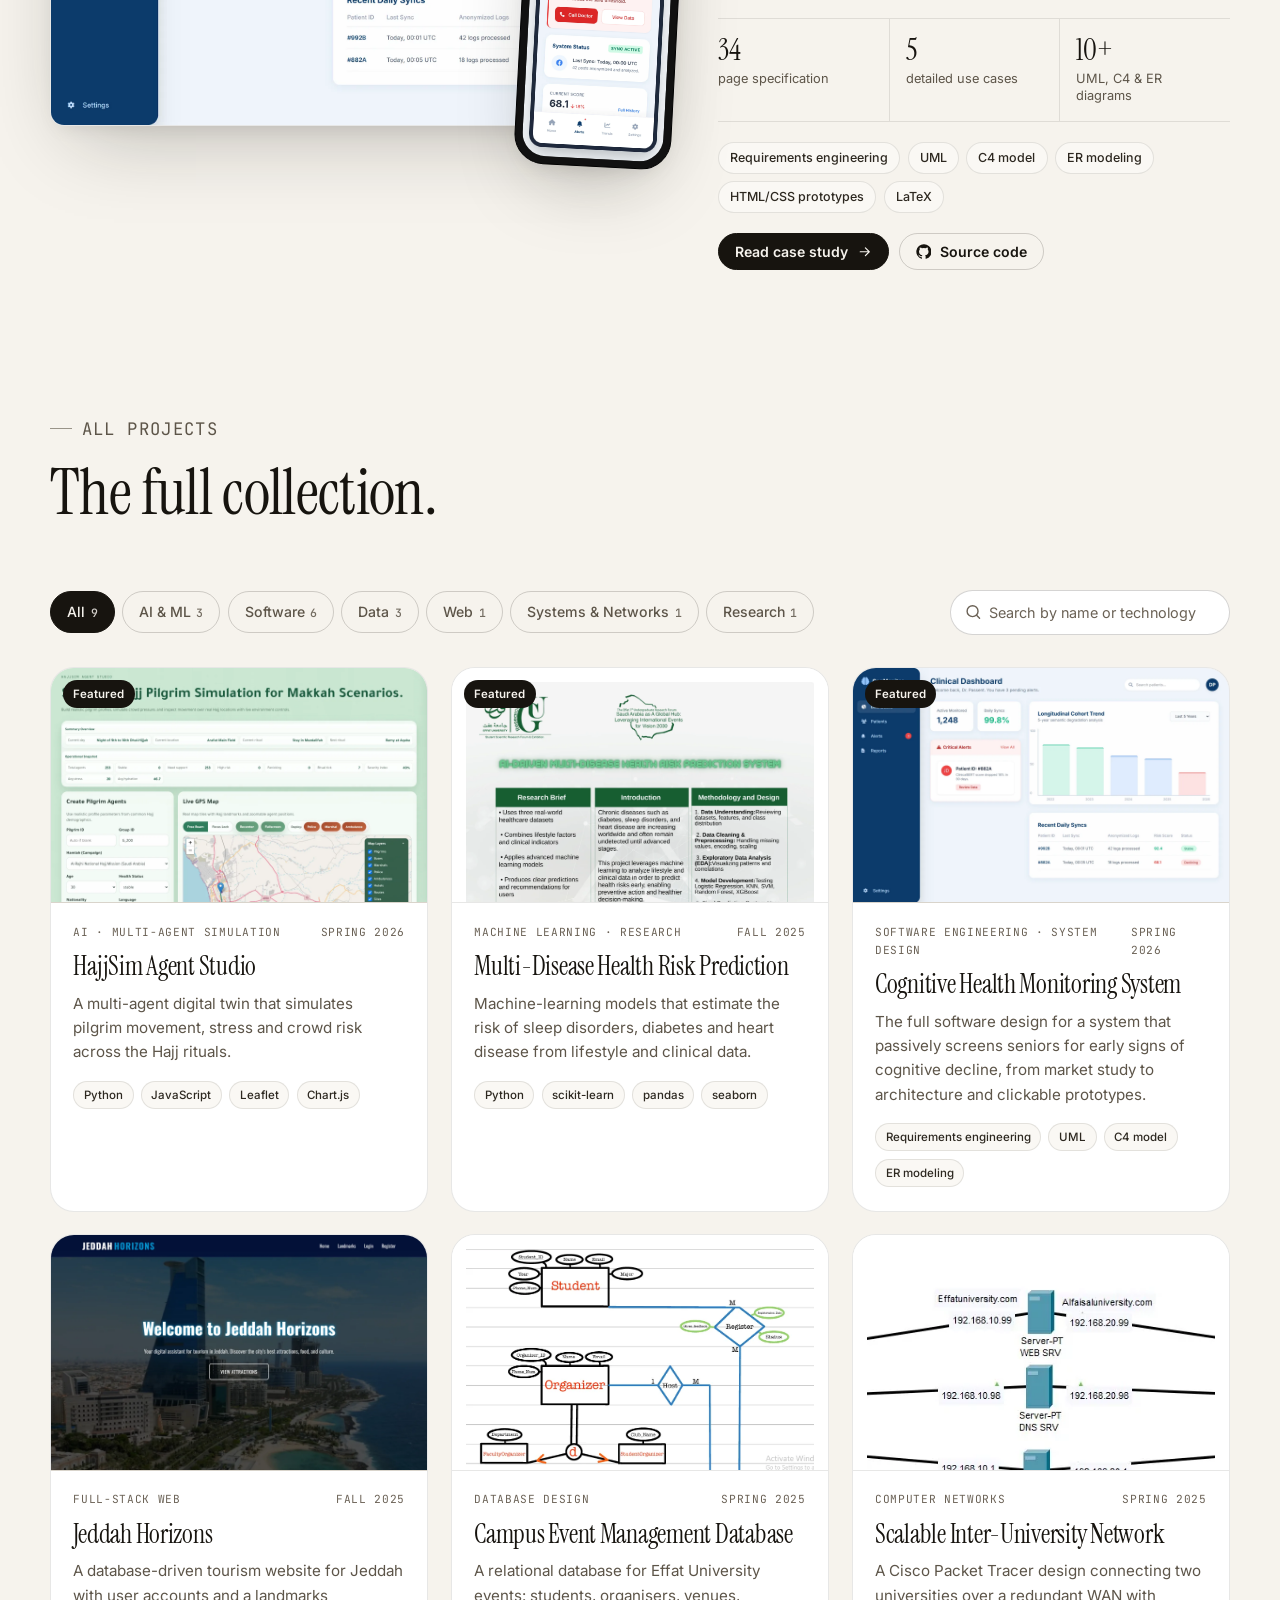
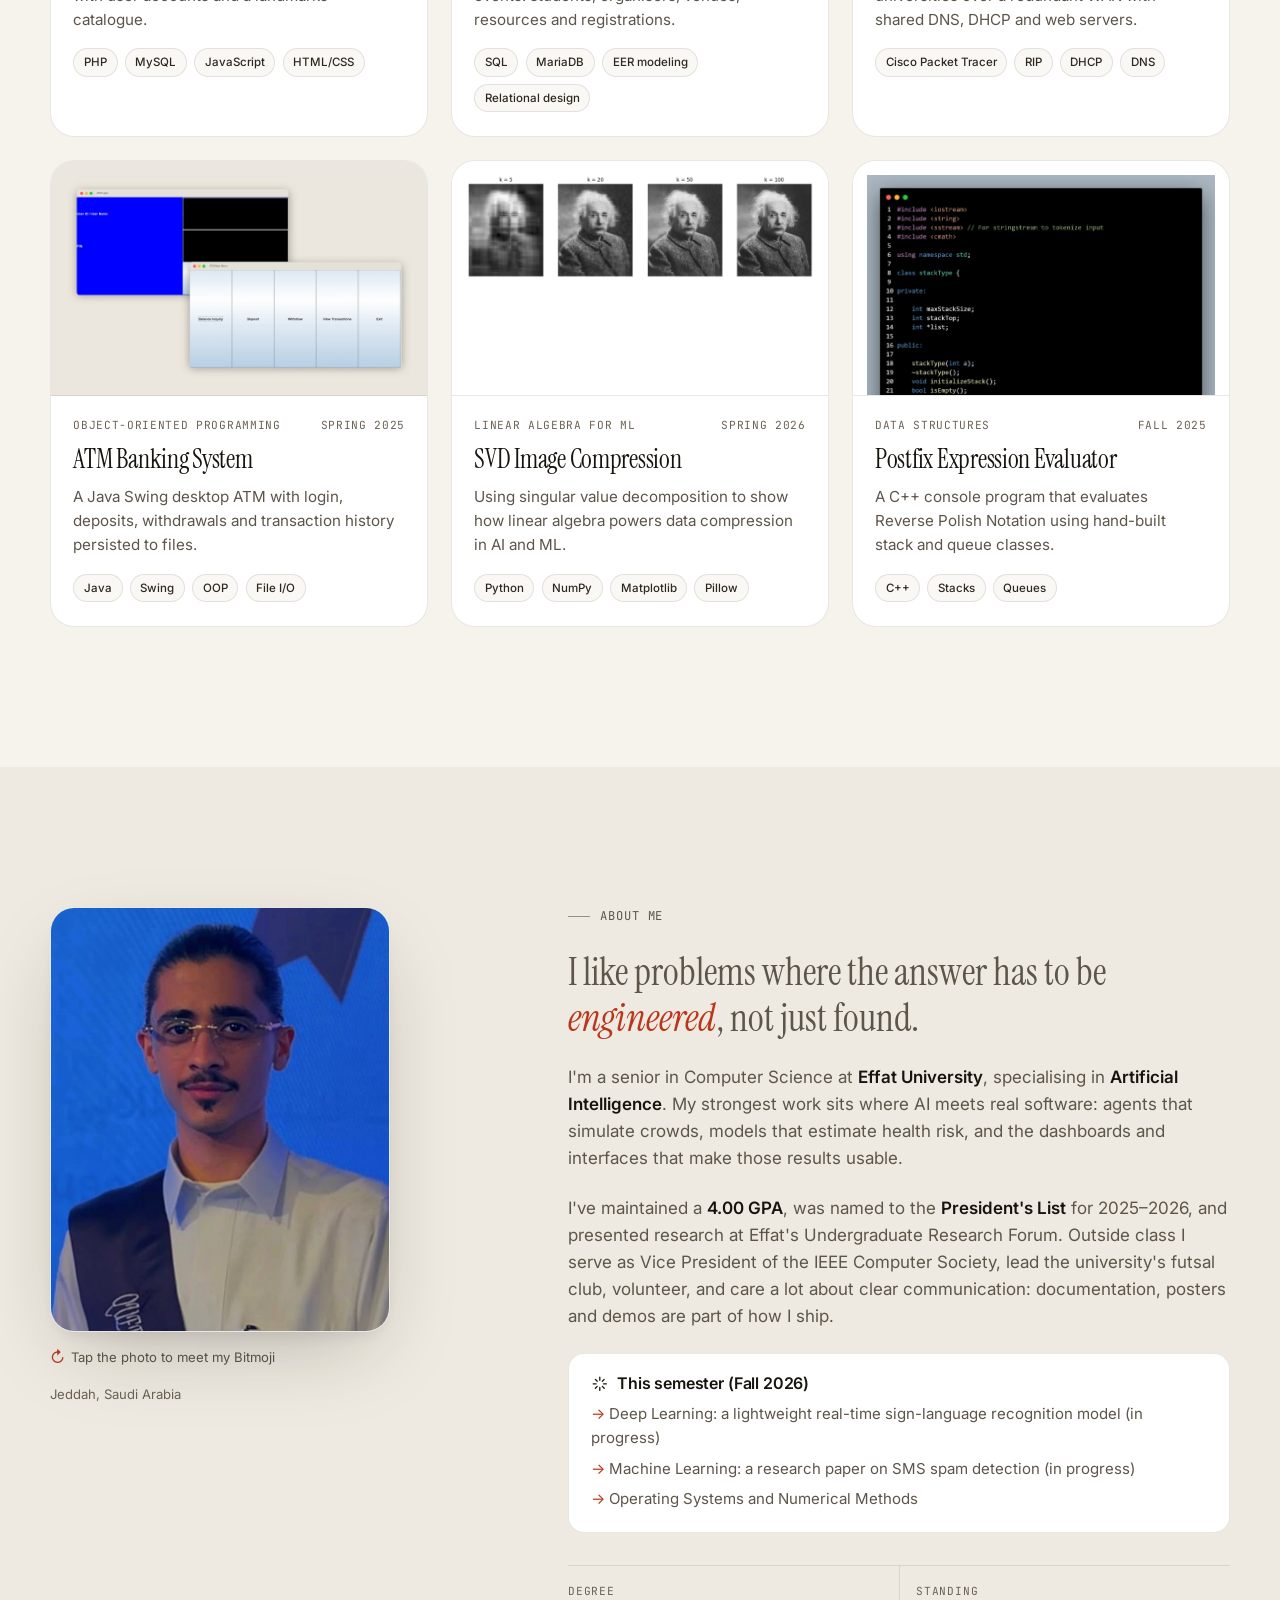
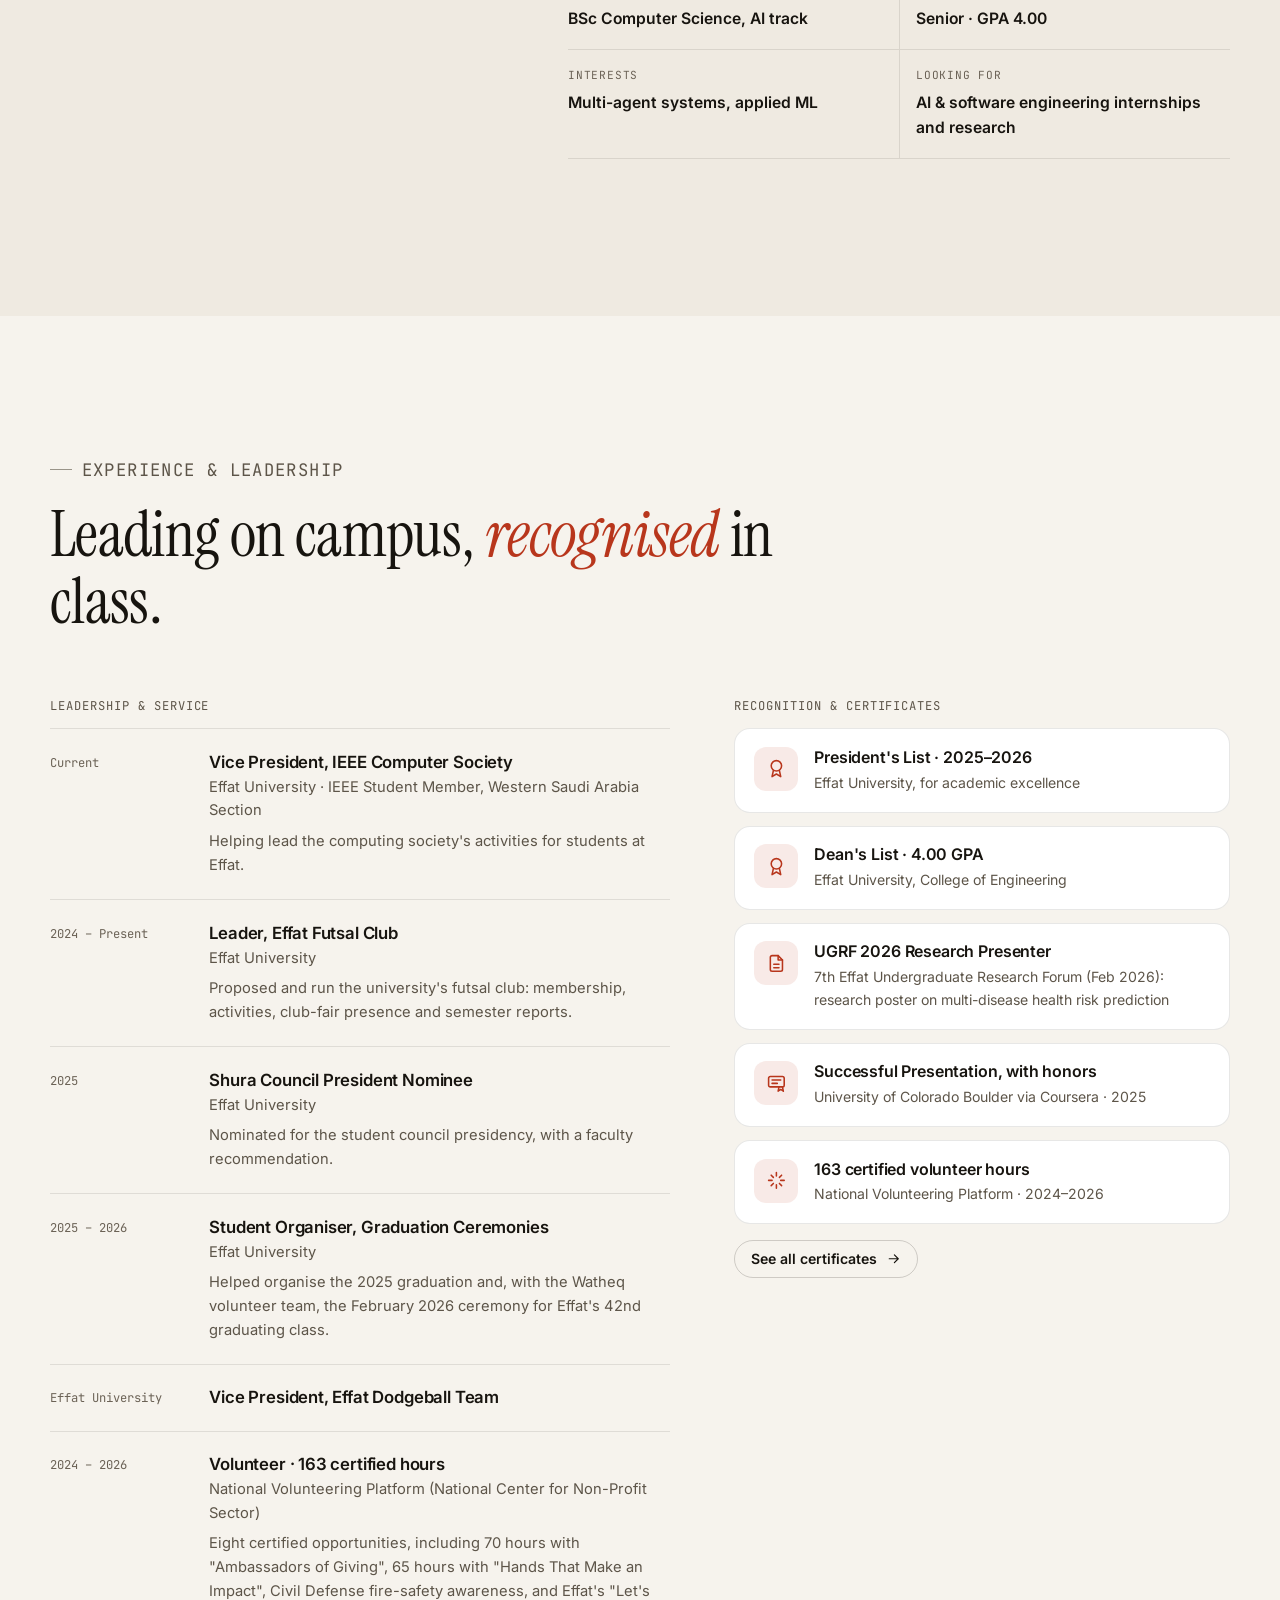
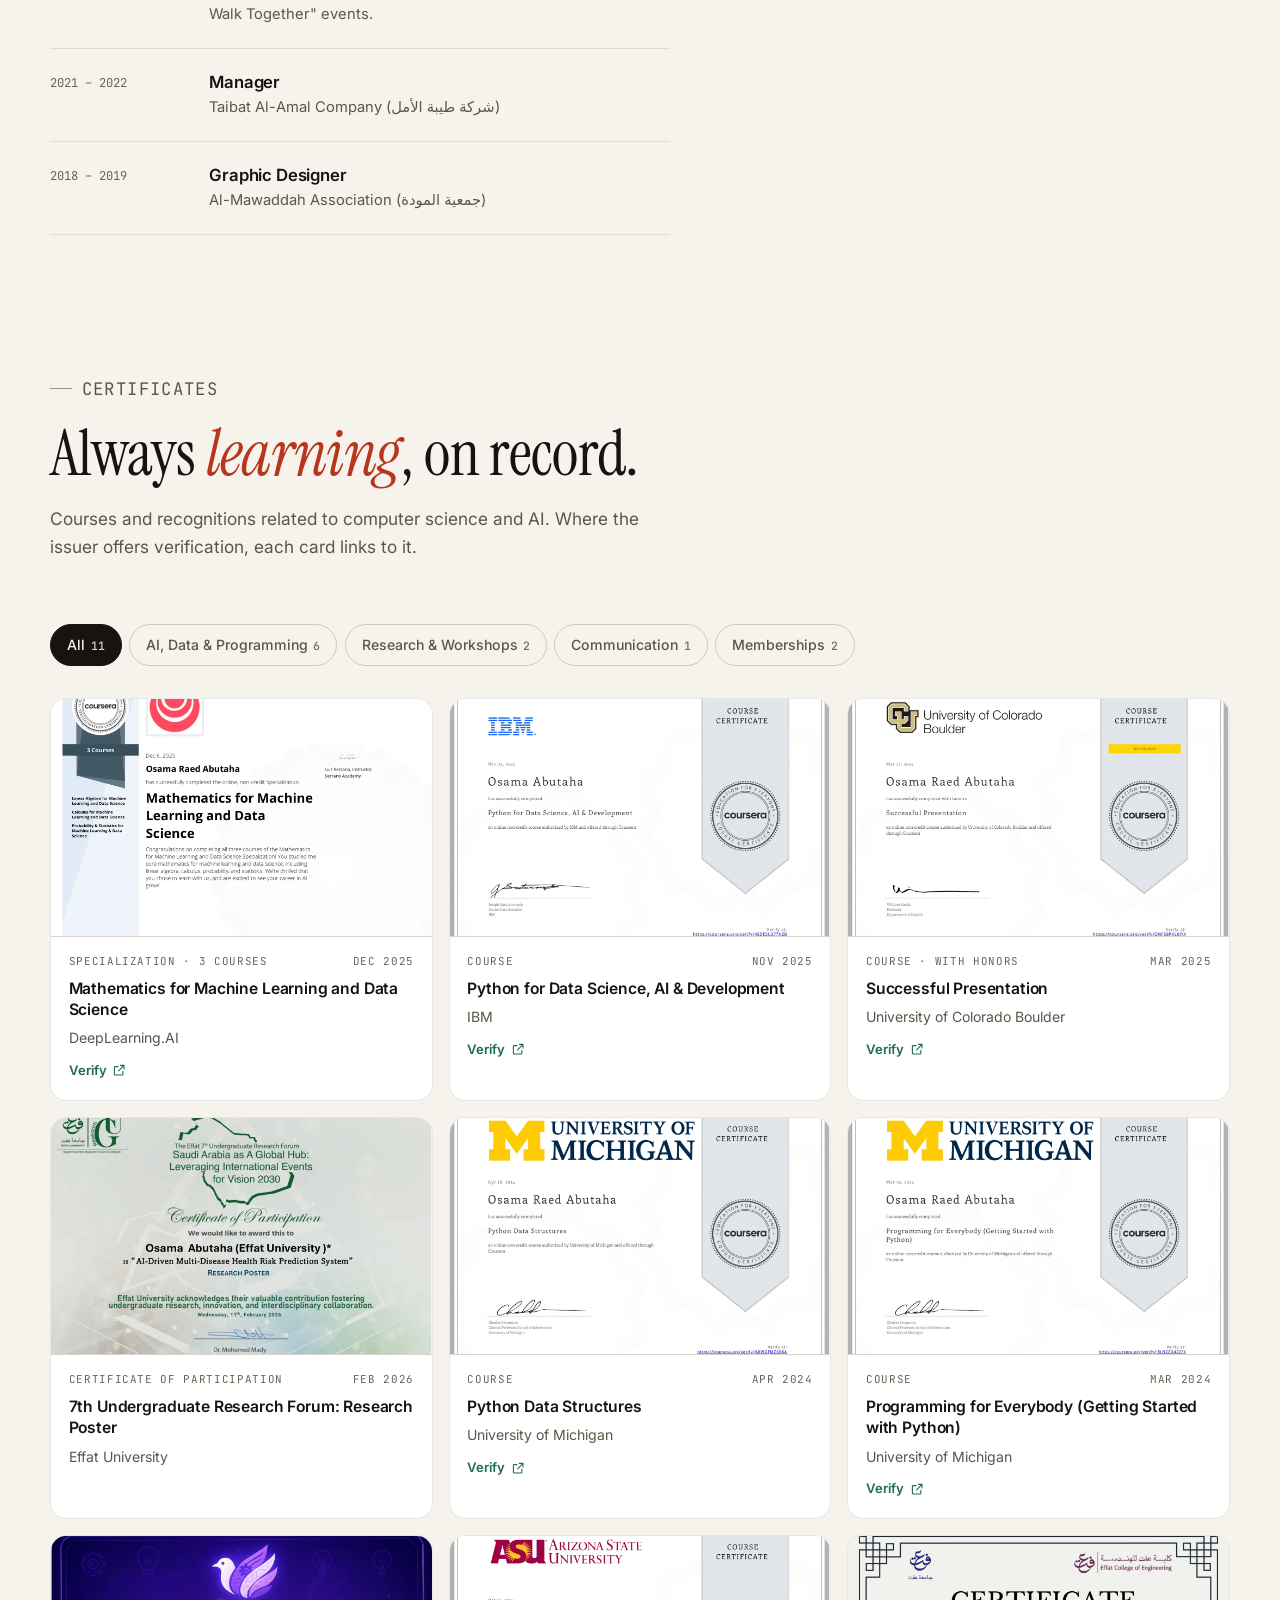
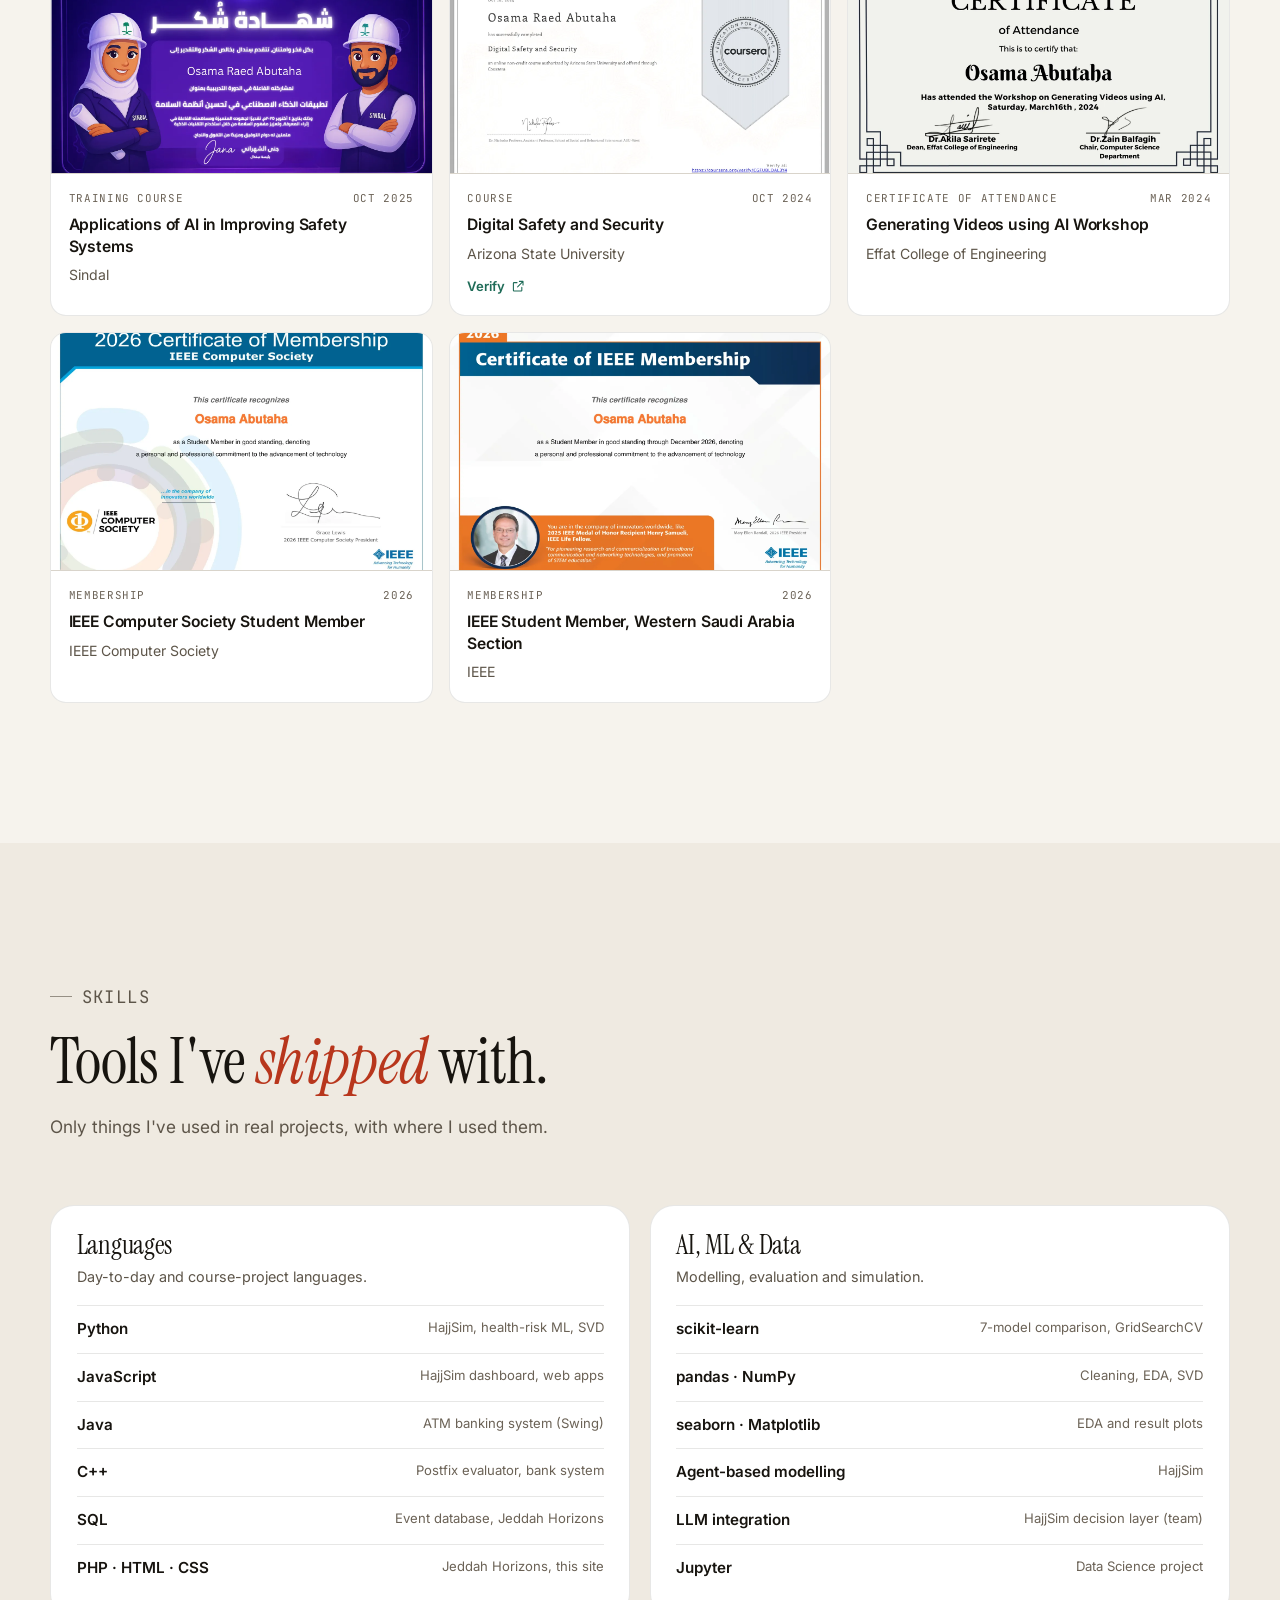
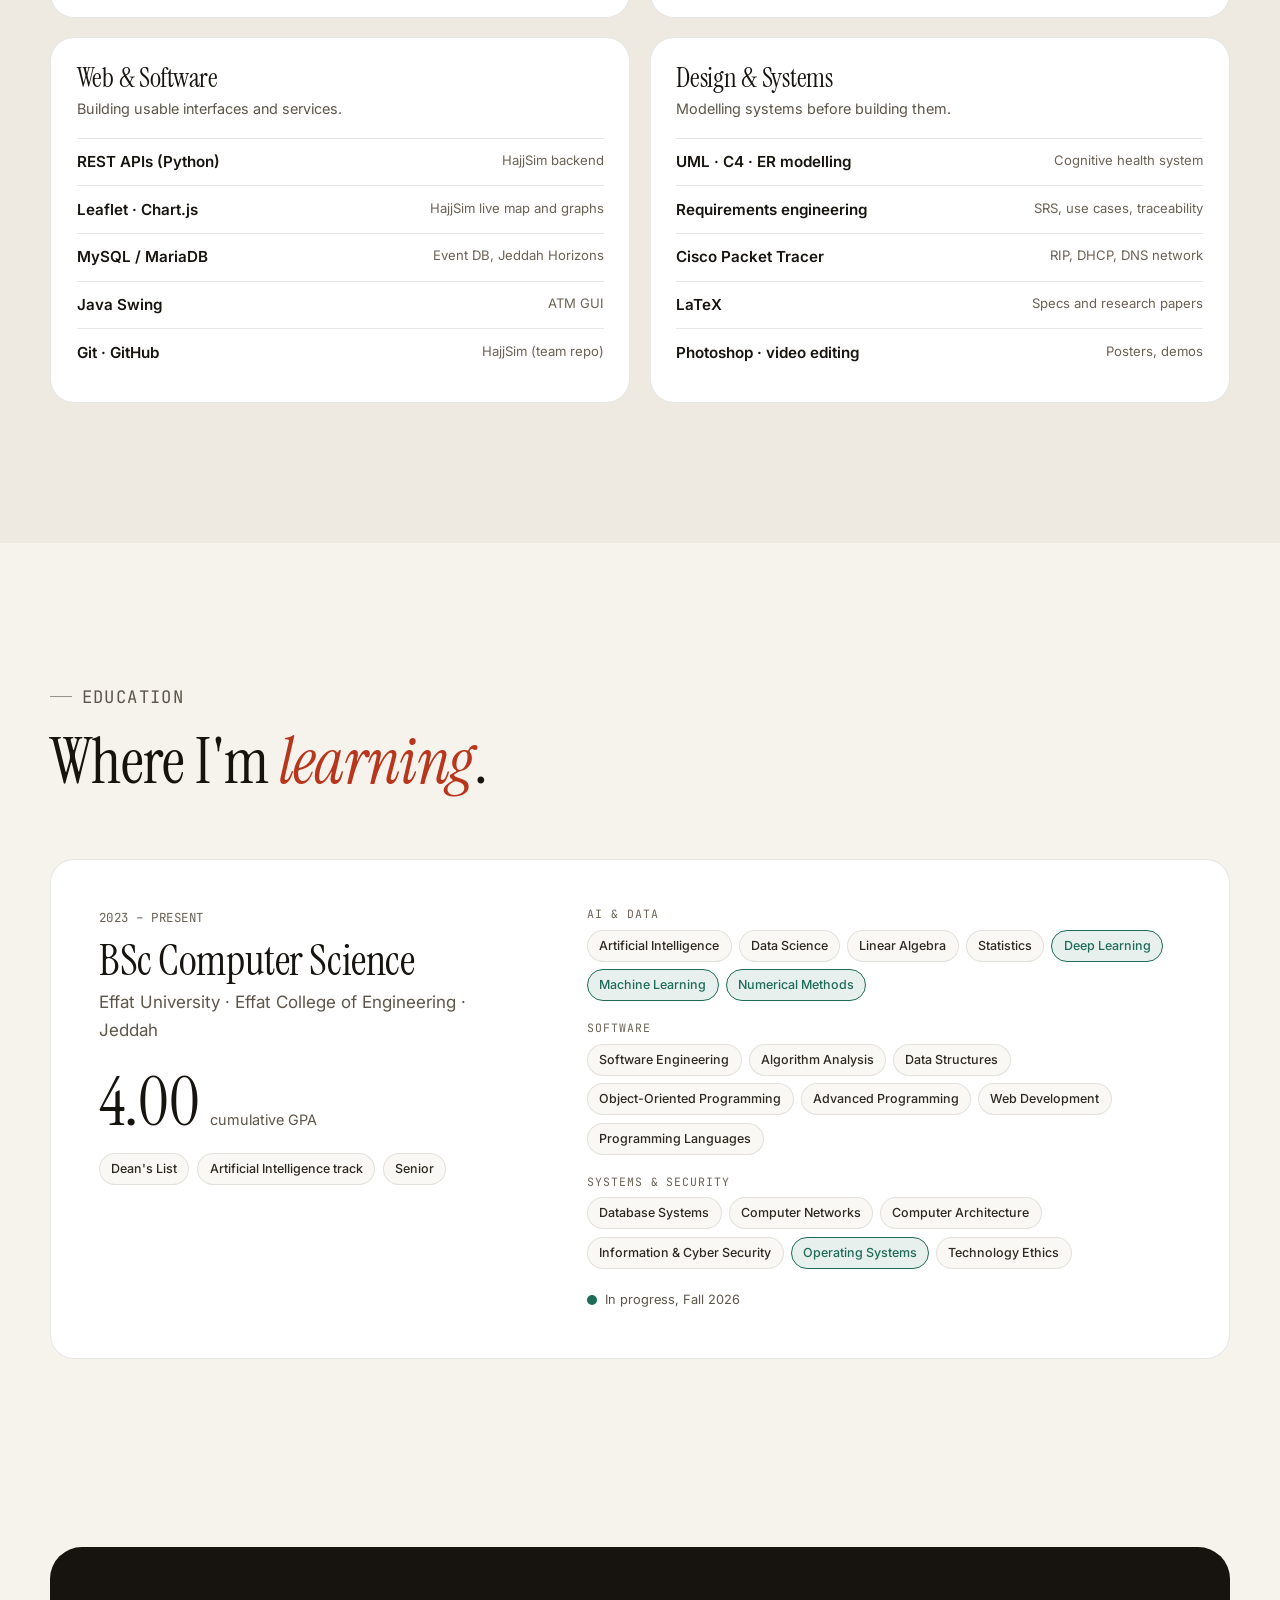
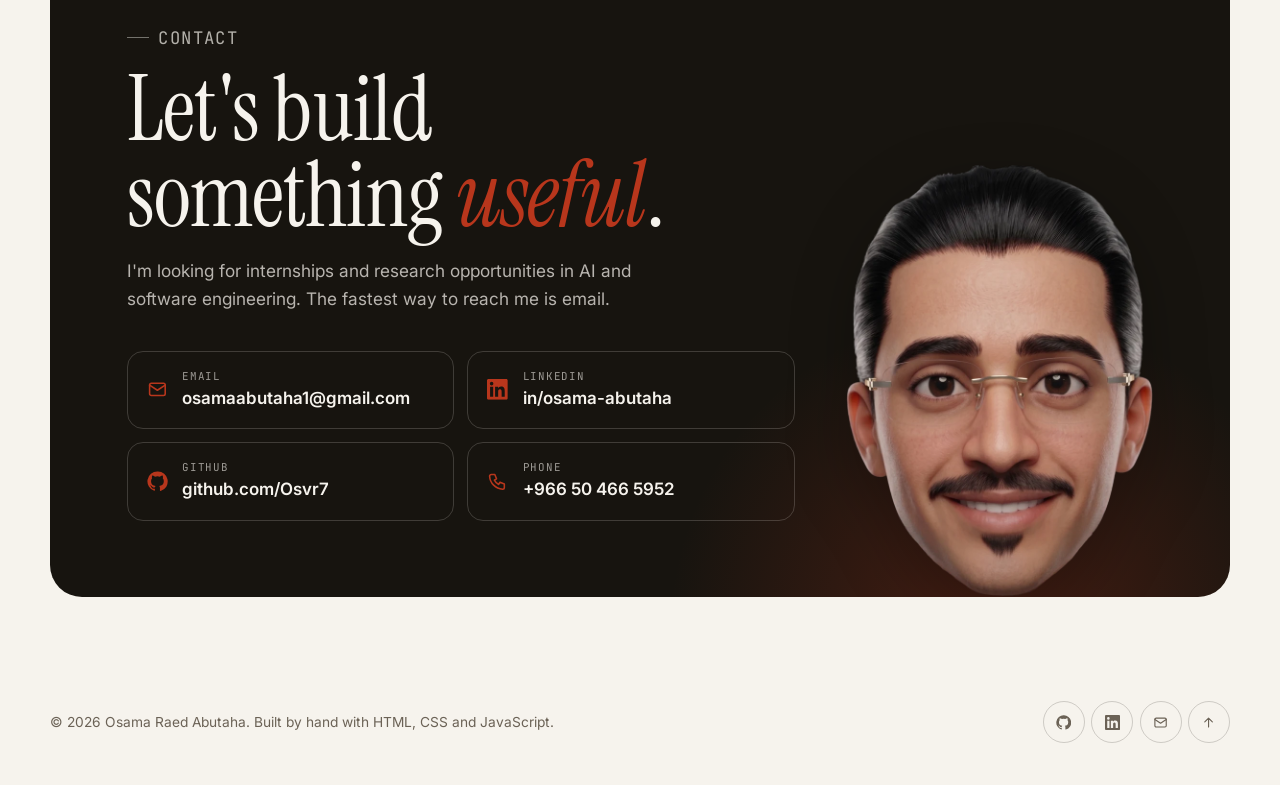
==== commit 3448d49c: "Trim certificates to CS/AI, free-standing Bitmoji, fix back-to-top - Keep 11 major-related certifica" ====
--- a/index.html
+++ b/index.html
@@ -339,7 +339,7 @@
         <div class="section-head reveal">
           <p class="eyebrow">Certificates</p>
           <h2>Always <em class="accent">learning</em>, on record.</h2>
-          <p>Courses, workshops and memberships. Where the issuer offers verification, each card links to it.</p>
+          <p>Courses and recognitions related to computer science and AI. Where the issuer offers verification, each card links to it.</p>
         </div>
         <div class="toolbar reveal">
           <div class="filters" id="cert-filters" role="group" aria-label="Filter certificates"></div>
@@ -478,7 +478,7 @@
         <a class="icon-btn" href="https://github.com/Osvr7" target="_blank" rel="noopener noreferrer" aria-label="GitHub"><svg class="icon"><use href="#i-github"/></svg></a>
         <a class="icon-btn" href="https://www.linkedin.com/in/osama-abutaha" target="_blank" rel="noopener noreferrer" aria-label="LinkedIn"><svg class="icon"><use href="#i-linkedin"/></svg></a>
         <a class="icon-btn" href="mailto:osamaabutaha1@gmail.com" aria-label="Email"><svg class="icon"><use href="#i-mail"/></svg></a>
-        <a class="icon-btn" href="#top" aria-label="Back to top"><svg class="icon" style="transform:rotate(-90deg)"><use href="#i-arrow"/></svg></a>
+        <a class="icon-btn to-top" href="#home" aria-label="Back to top"><svg class="icon" style="transform:rotate(-90deg)"><use href="#i-arrow"/></svg></a>
       </div>
     </div>
   </footer>
--- a/css/style.css
+++ b/css/style.css
@@ -347,13 +347,7 @@
 /* ---------- About ---------- */
 .about-grid { display: grid; grid-template-columns: minmax(0, .8fr) minmax(0, 1.2fr); gap: clamp(32px, 6vw, 88px); align-items: start; }
 .portrait { position: relative; margin: 0; }
-.portrait img { width: 100%; aspect-ratio: 4 / 5; object-fit: cover; object-position: center 20%; border-radius: var(--radius-lg); box-shadow: var(--shadow-lg); }
 .portrait figcaption { margin-top: .9rem; font-size: .82rem; color: var(--faint); }
-.portrait .avatar-badge {
-  position: absolute; right: -18px; top: -18px; width: 96px; height: 96px; border-radius: 50%;
-  background: var(--surface); border: 1px solid var(--line); box-shadow: var(--shadow-md); overflow: hidden;
-}
-.portrait .avatar-badge img { width: 100%; height: 100%; aspect-ratio: auto; object-fit: cover; object-position: center 18%; border-radius: 0; box-shadow: none; }
 .about-copy { display: grid; gap: 1.4rem; }
 .about-copy .lead { font-family: var(--font-display); font-size: clamp(1.7rem, 3vw, 2.4rem); line-height: 1.2; }
 .about-copy p { color: var(--muted); }
@@ -580,7 +574,6 @@
   .cs-meta { grid-template-columns: 1fr 1fr; }
   .search, .search input { width: 100%; }
   .stage-chip { display: none; }
-  .portrait .avatar-badge { right: 8px; top: 8px; width: 72px; height: 72px; }
   .cs-next a.next { text-align: left; }
   .feature-media .media-phone { right: 2%; width: 28%; }
   .cs-cover-pair .frame-phone { right: 2%; }
@@ -605,27 +598,24 @@
 }
 .flip-face img { width: 100%; height: 100%; object-fit: cover; }
 .flip-front img { object-position: center 30%; }
-.flip-back { transform: rotateY(180deg); background: radial-gradient(120% 90% at 50% 100%, var(--accent-soft), transparent 60%), linear-gradient(180deg, var(--surface), var(--bg-2)); }
-.flip-back img { object-fit: contain; object-position: center bottom; padding: 10% 8% 0; }
+.flip-back { transform: rotateY(180deg); background: transparent; border: 0; box-shadow: none; overflow: visible; }
+.flip-back img { object-fit: contain; object-position: center bottom; }
 .flip:hover .flip-inner { box-shadow: none; }
-.flip:hover .flip-face { box-shadow: var(--shadow-lg), 0 0 0 1px var(--line-strong); }
+.flip:hover .flip-front { box-shadow: var(--shadow-lg), 0 0 0 1px var(--line-strong); }
 .flip:focus-visible { outline-offset: 6px; }
 .portrait figcaption { display: flex; justify-content: space-between; gap: 1rem; flex-wrap: wrap; }
 .flip-hint { display: inline-flex; align-items: center; gap: .4rem; color: var(--muted); }
 .flip-hint::before { content: "↻"; color: var(--accent); font-size: 1rem; line-height: 1; }
 
-/* ---------- Bitmoji on the contact card ---------- */
-.contact-card { display: grid; grid-template-columns: minmax(0, 1fr) auto; column-gap: clamp(24px, 5vw, 72px); align-items: center; }
+/* ---------- Bitmoji on the contact card (free-standing, no background) ---------- */
+.contact-card { display: grid; grid-template-columns: minmax(0, 1fr) auto; column-gap: clamp(24px, 4vw, 56px); align-items: end; padding-bottom: 0; }
 .contact-card > :not(.contact-bitmoji) { grid-column: 1; position: relative; z-index: 2; }
+.contact-card .contact-links { margin-bottom: clamp(32px, 6vw, 80px); max-width: none; }
 .contact-bitmoji {
-  grid-column: 2; grid-row: 1 / span 4; align-self: center;
-  width: clamp(190px, 22vw, 290px); aspect-ratio: 1; height: auto; object-fit: contain; object-position: center bottom;
-  padding: 14% 10% 0; border-radius: 50%;
-  background: radial-gradient(circle at 50% 35%, color-mix(in srgb, var(--accent) 38%, transparent), color-mix(in srgb, var(--bg) 10%, transparent) 70%);
-  border: 1px solid color-mix(in srgb, var(--bg) 18%, transparent);
-  box-shadow: 0 30px 60px -20px rgba(0, 0, 0, .45);
-}
-.contact-links { max-width: none; }
+  grid-column: 2; grid-row: 1 / span 4; align-self: end;
+  width: clamp(200px, 24vw, 320px); height: auto; display: block;
+  filter: drop-shadow(0 20px 30px rgba(0, 0, 0, .28));
+}
 
 /* ---------- Certificates ---------- */
 .cert-grid { display: grid; grid-template-columns: repeat(3, minmax(0, 1fr)); gap: 1rem; }
@@ -651,7 +641,14 @@
 @media (max-width: 1080px) { .cert-grid { grid-template-columns: repeat(2, minmax(0, 1fr)); } }
 @media (max-width: 640px) {
   .cert-grid { grid-template-columns: 1fr; }
-  .contact-card { grid-template-columns: 1fr; }
-  .contact-bitmoji { grid-column: 1; grid-row: auto; width: 150px; order: -1; justify-self: start; margin-bottom: 1rem; }
+  .contact-card { grid-template-columns: 1fr; padding-bottom: 0; }
+  .contact-bitmoji { grid-column: 1; grid-row: auto; width: 180px; justify-self: center; }
+  .contact-card .contact-links { margin-bottom: 1.5rem; }
   .portrait { max-width: 300px; margin-inline: auto; }
 }
+main:focus { outline: none; }
+/* Swap faces at the midpoint of the flip so the photo card's shadow never shows behind the Bitmoji */
+.flip-front, .flip-back { transition: visibility 0s linear .38s, box-shadow .3s; }
+.flip-back { visibility: hidden; }
+.flip[aria-pressed="true"] .flip-front { visibility: hidden; }
+.flip[aria-pressed="true"] .flip-back { visibility: visible; }
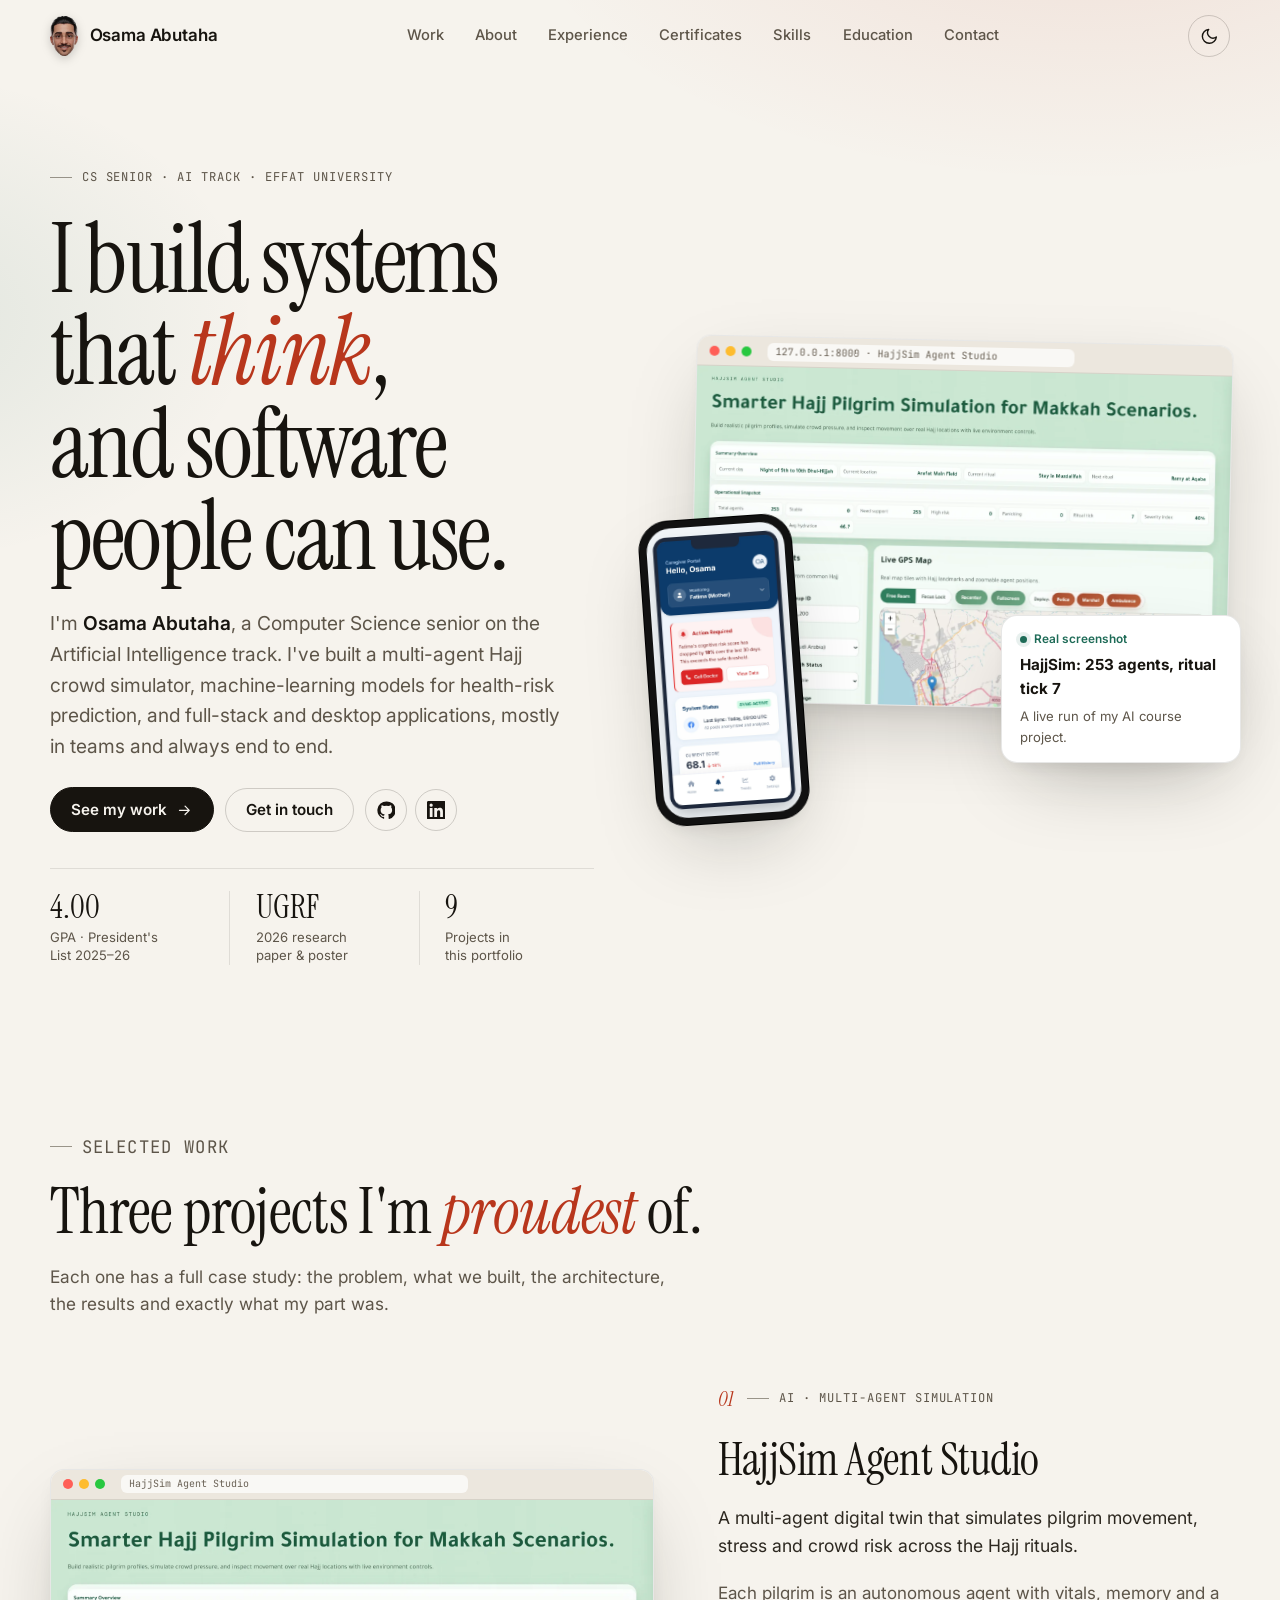
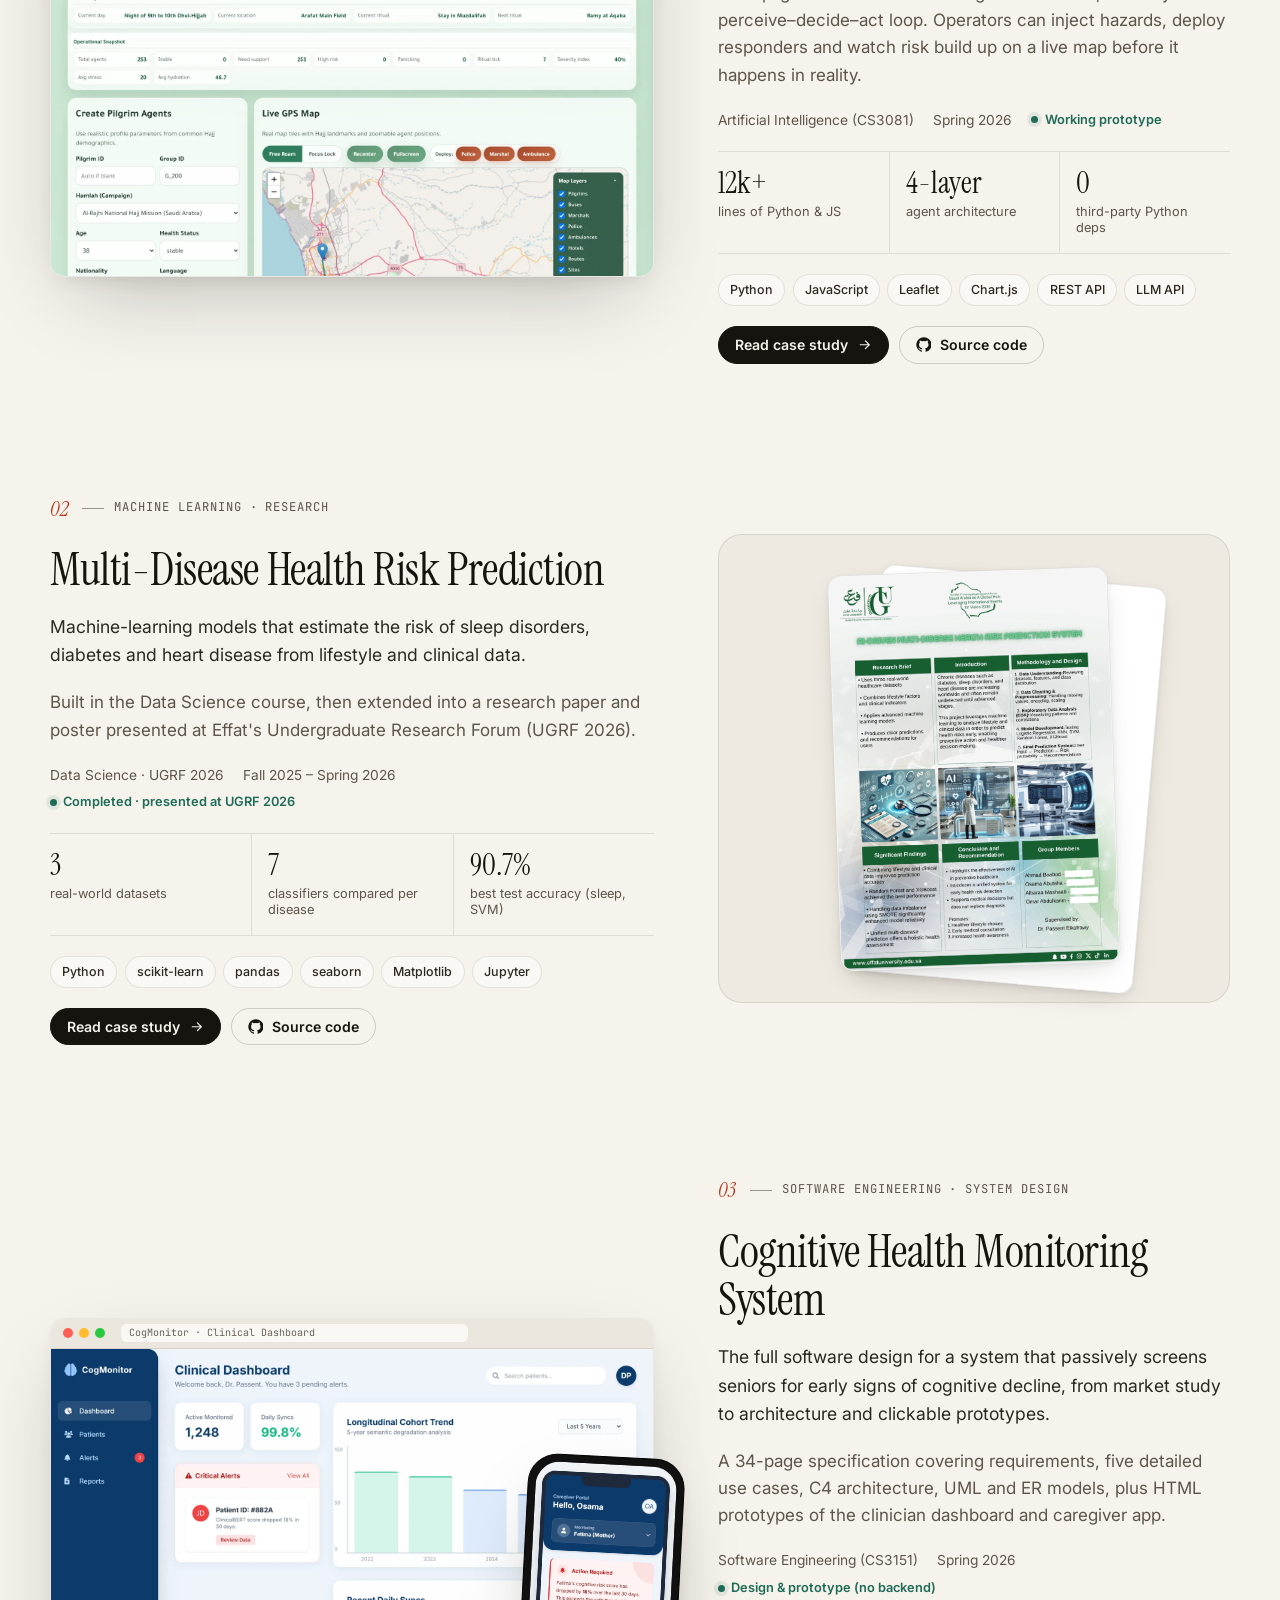
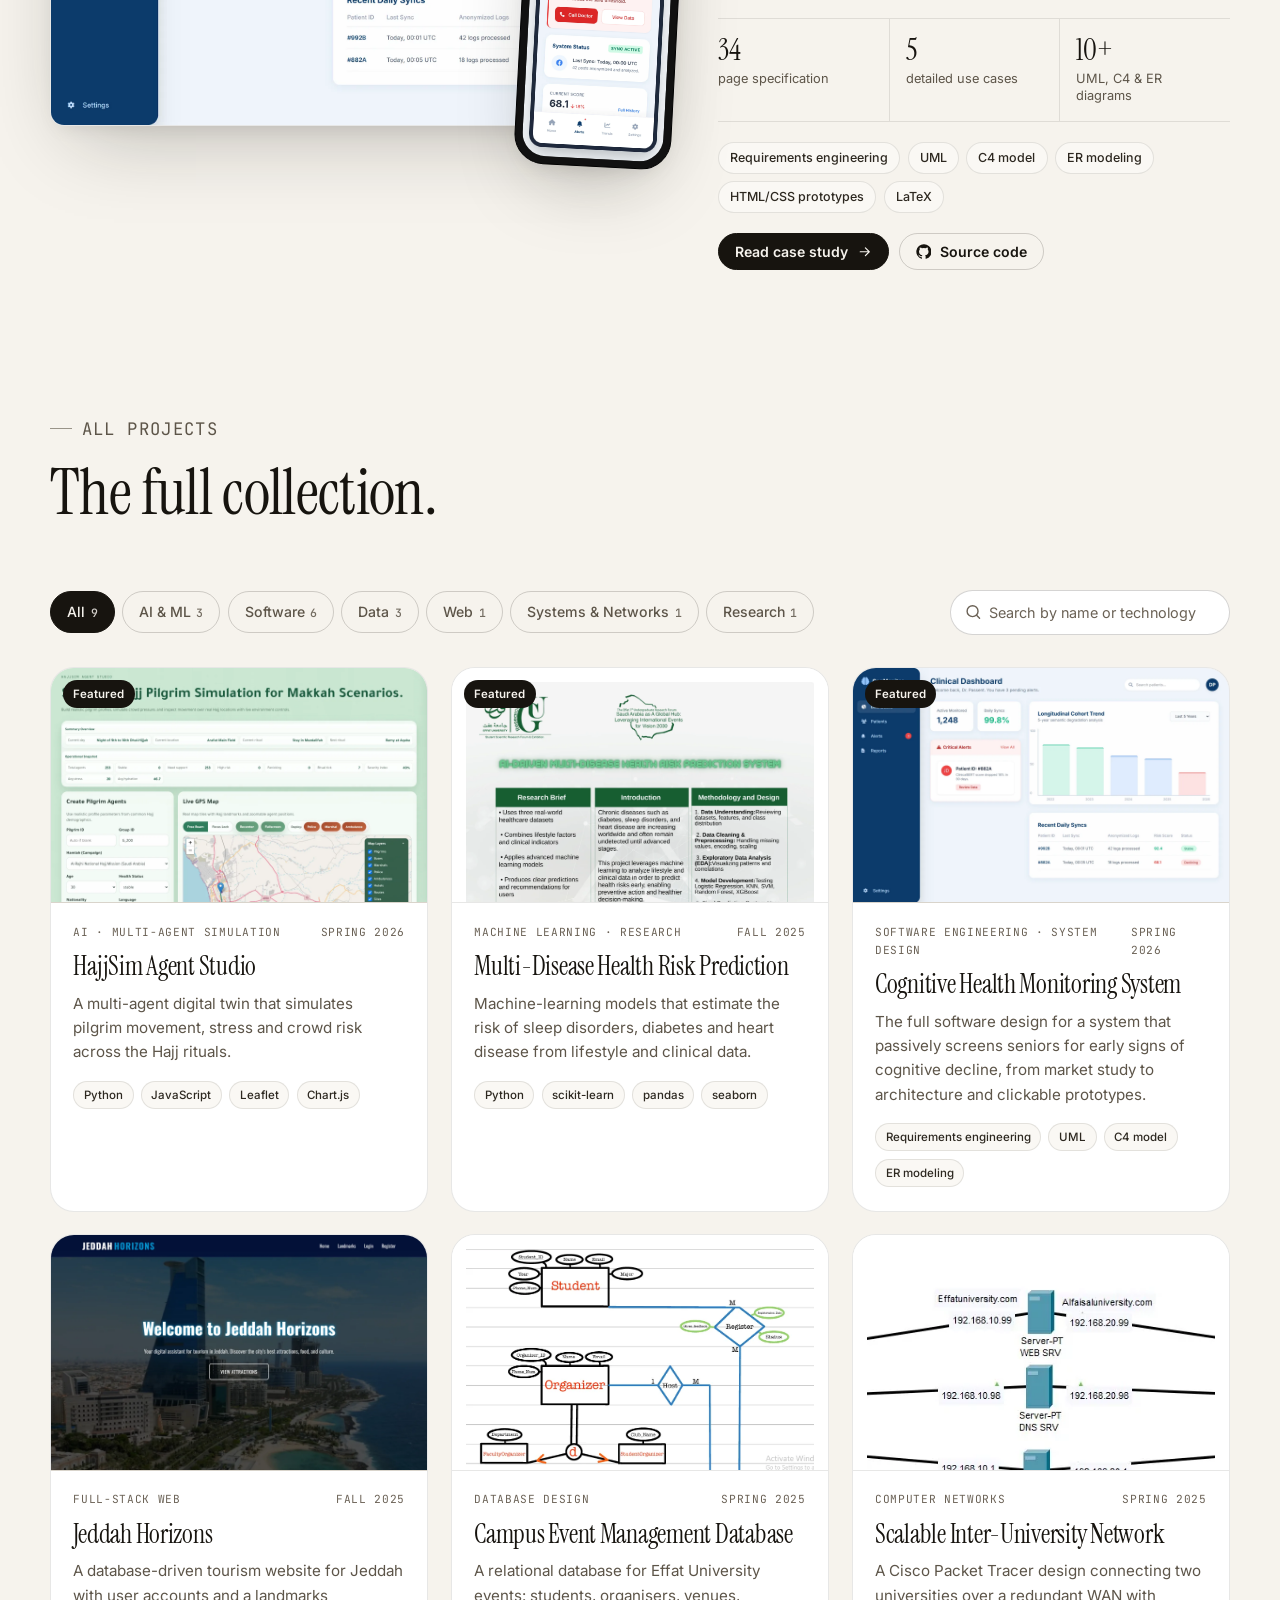
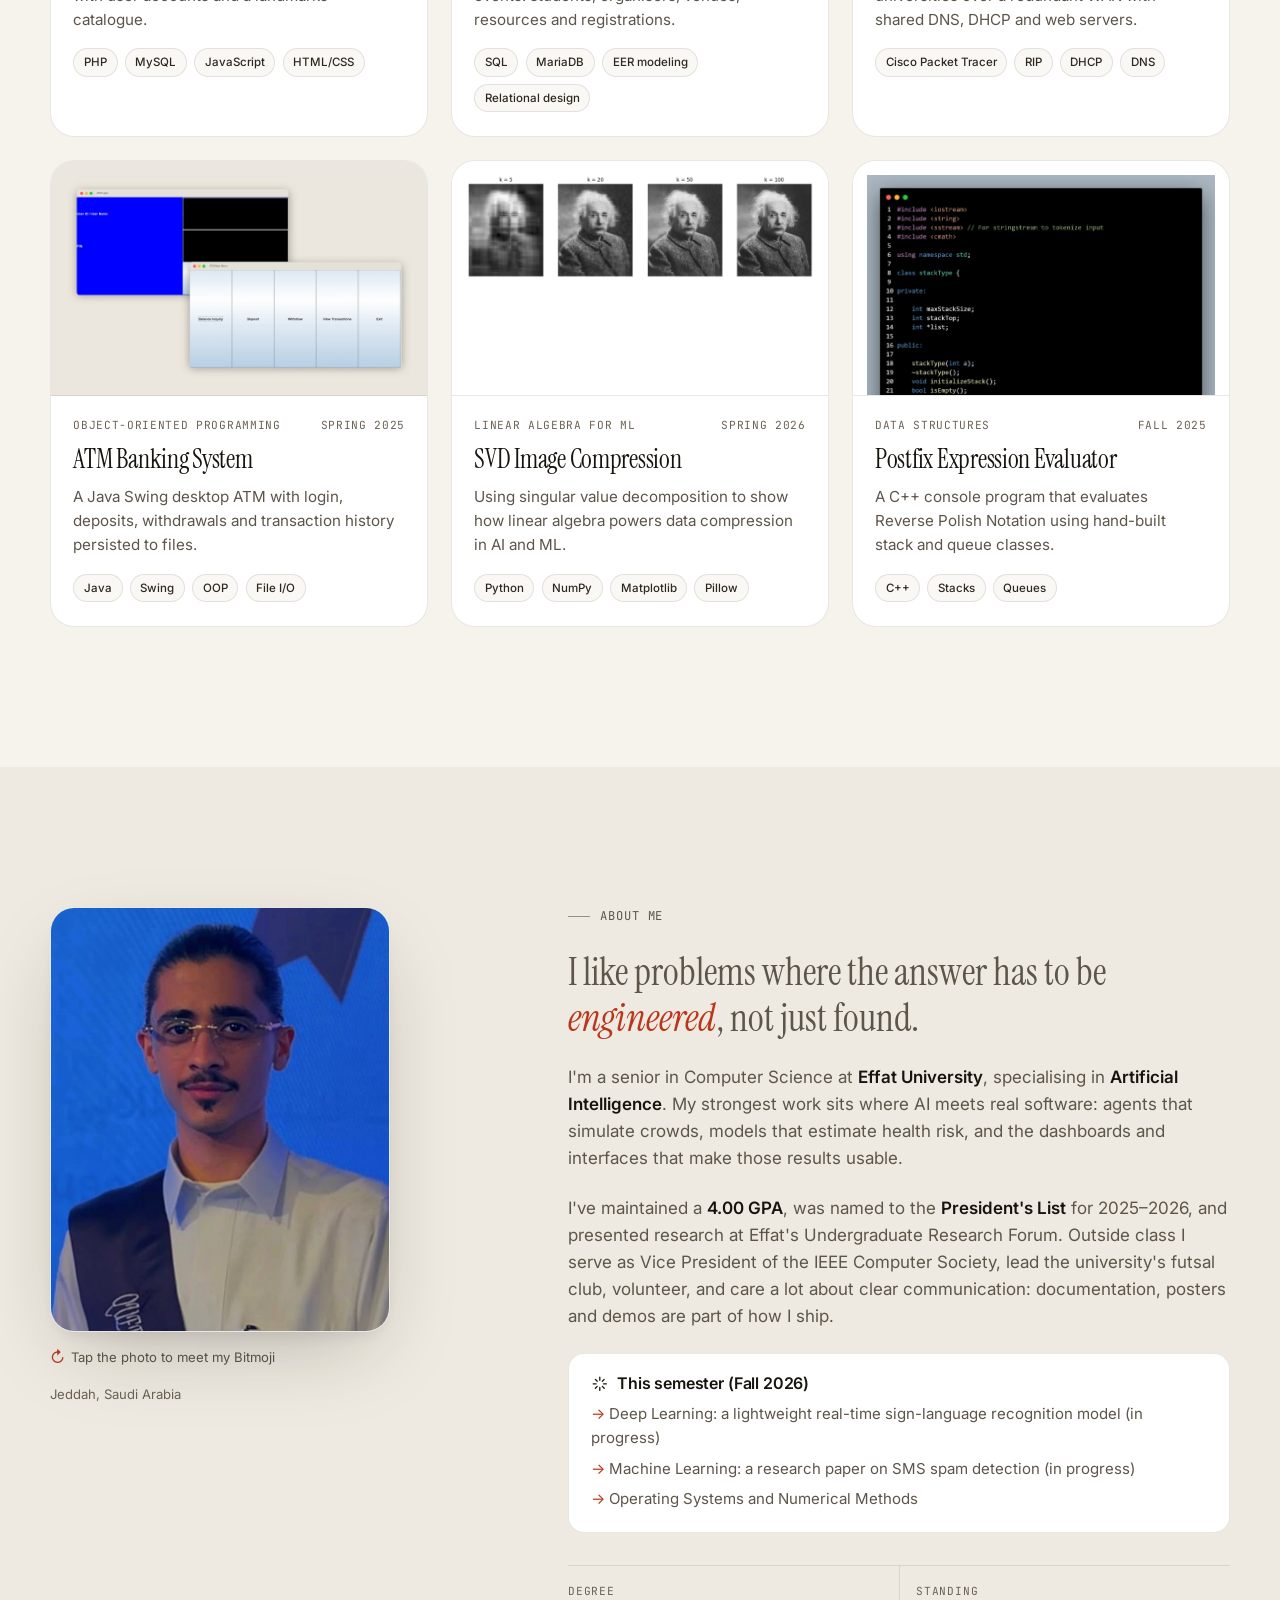
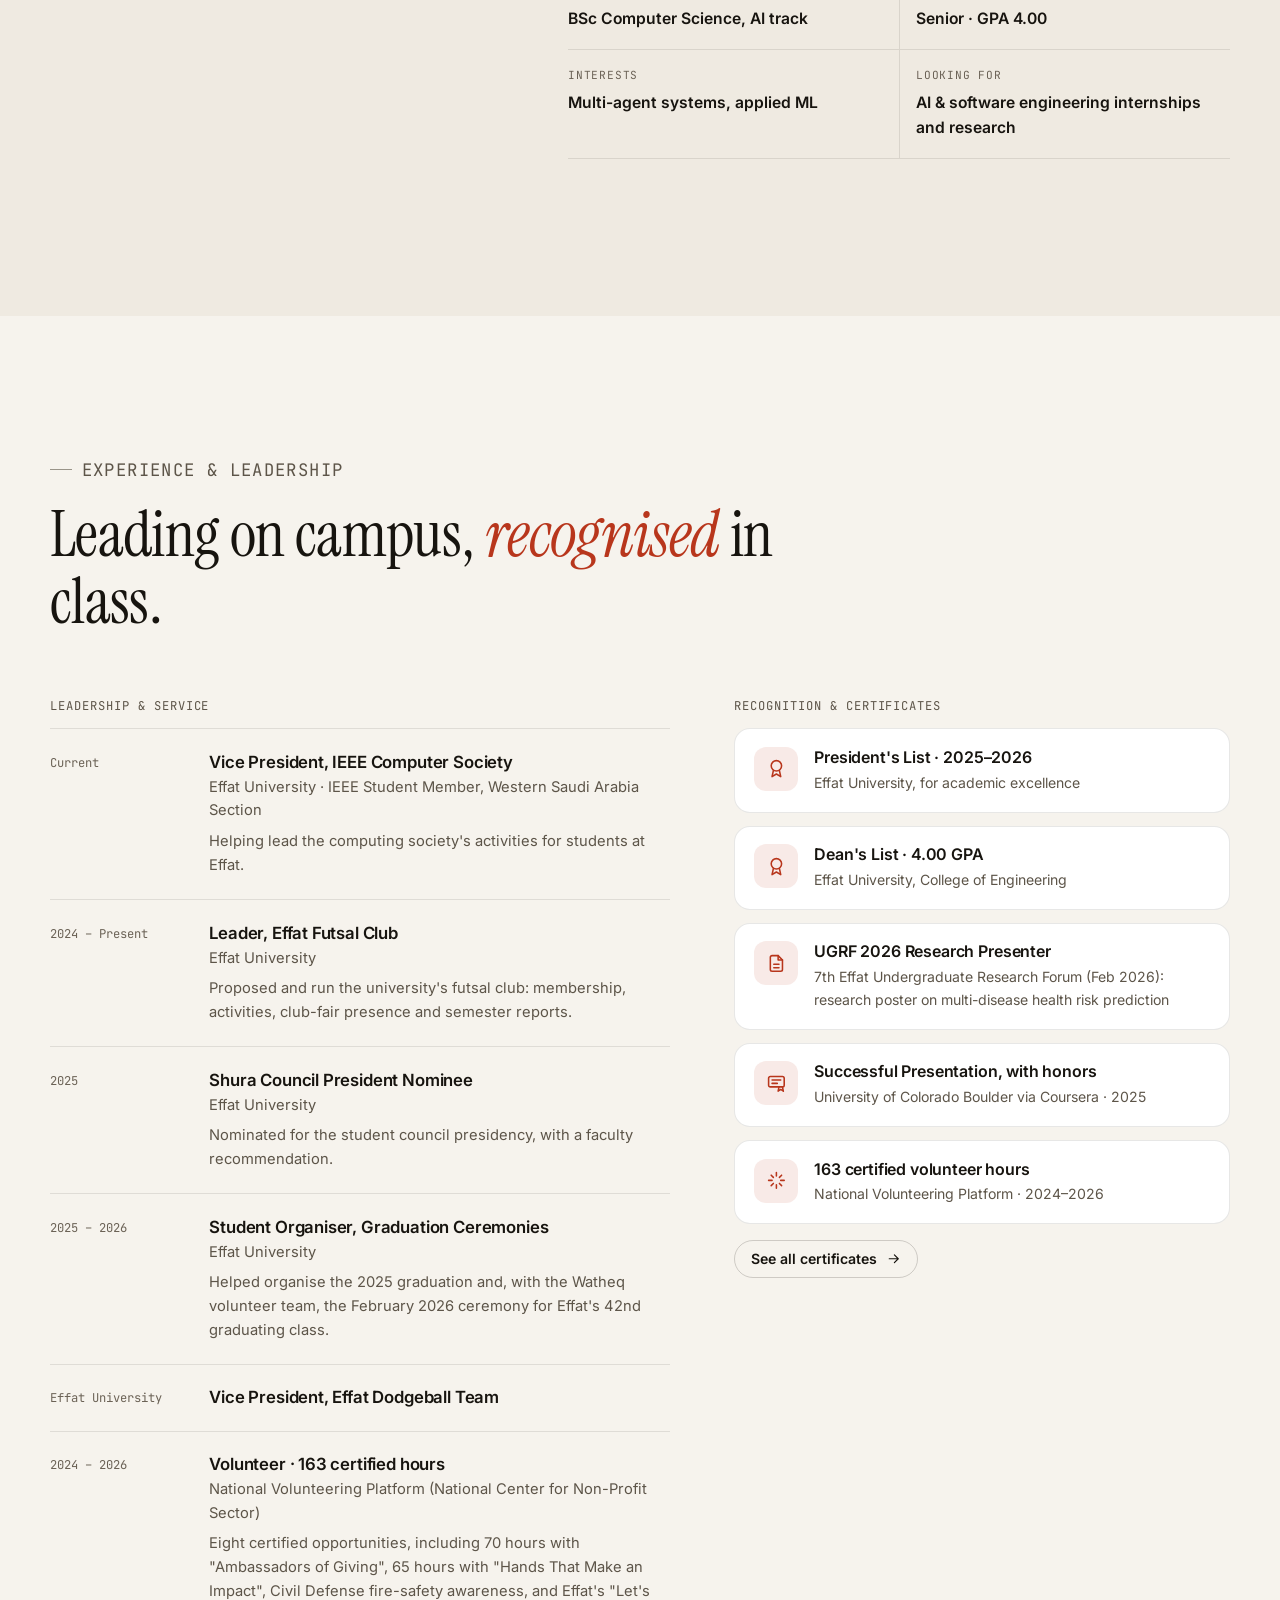
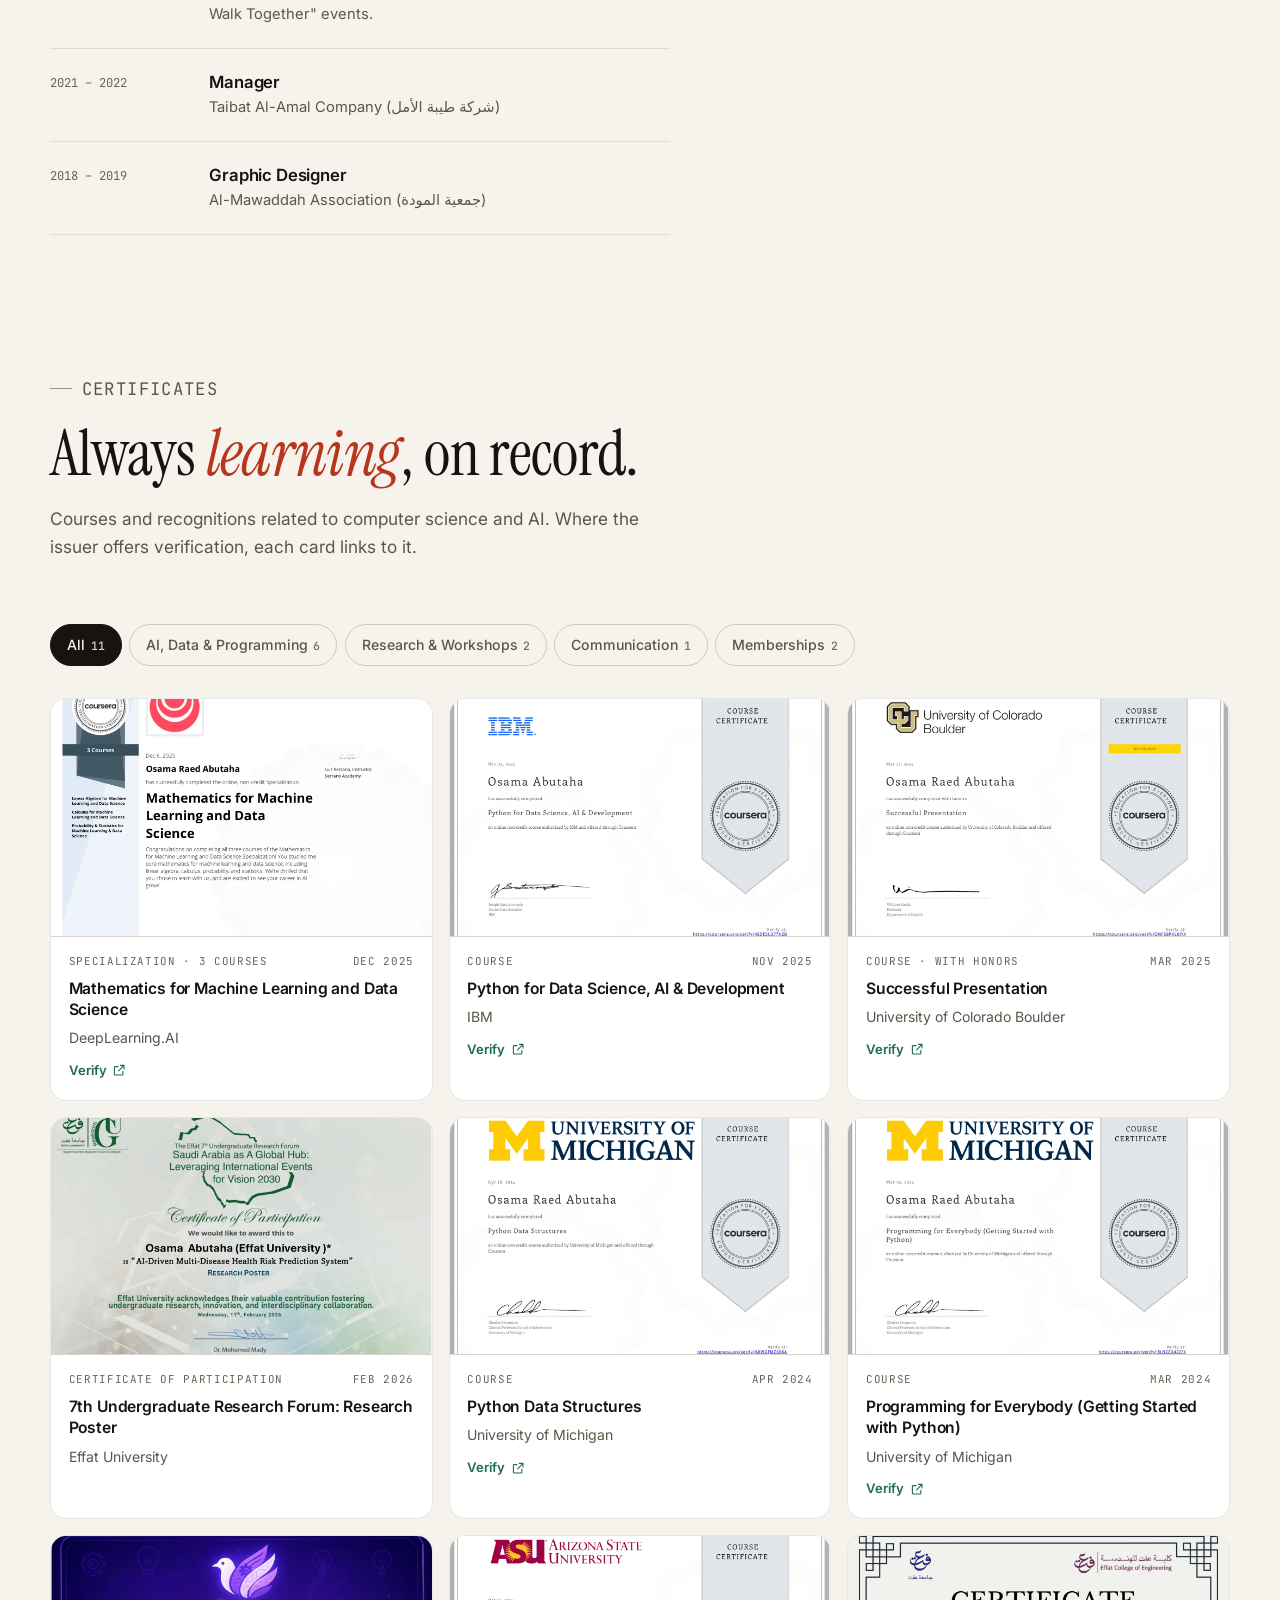
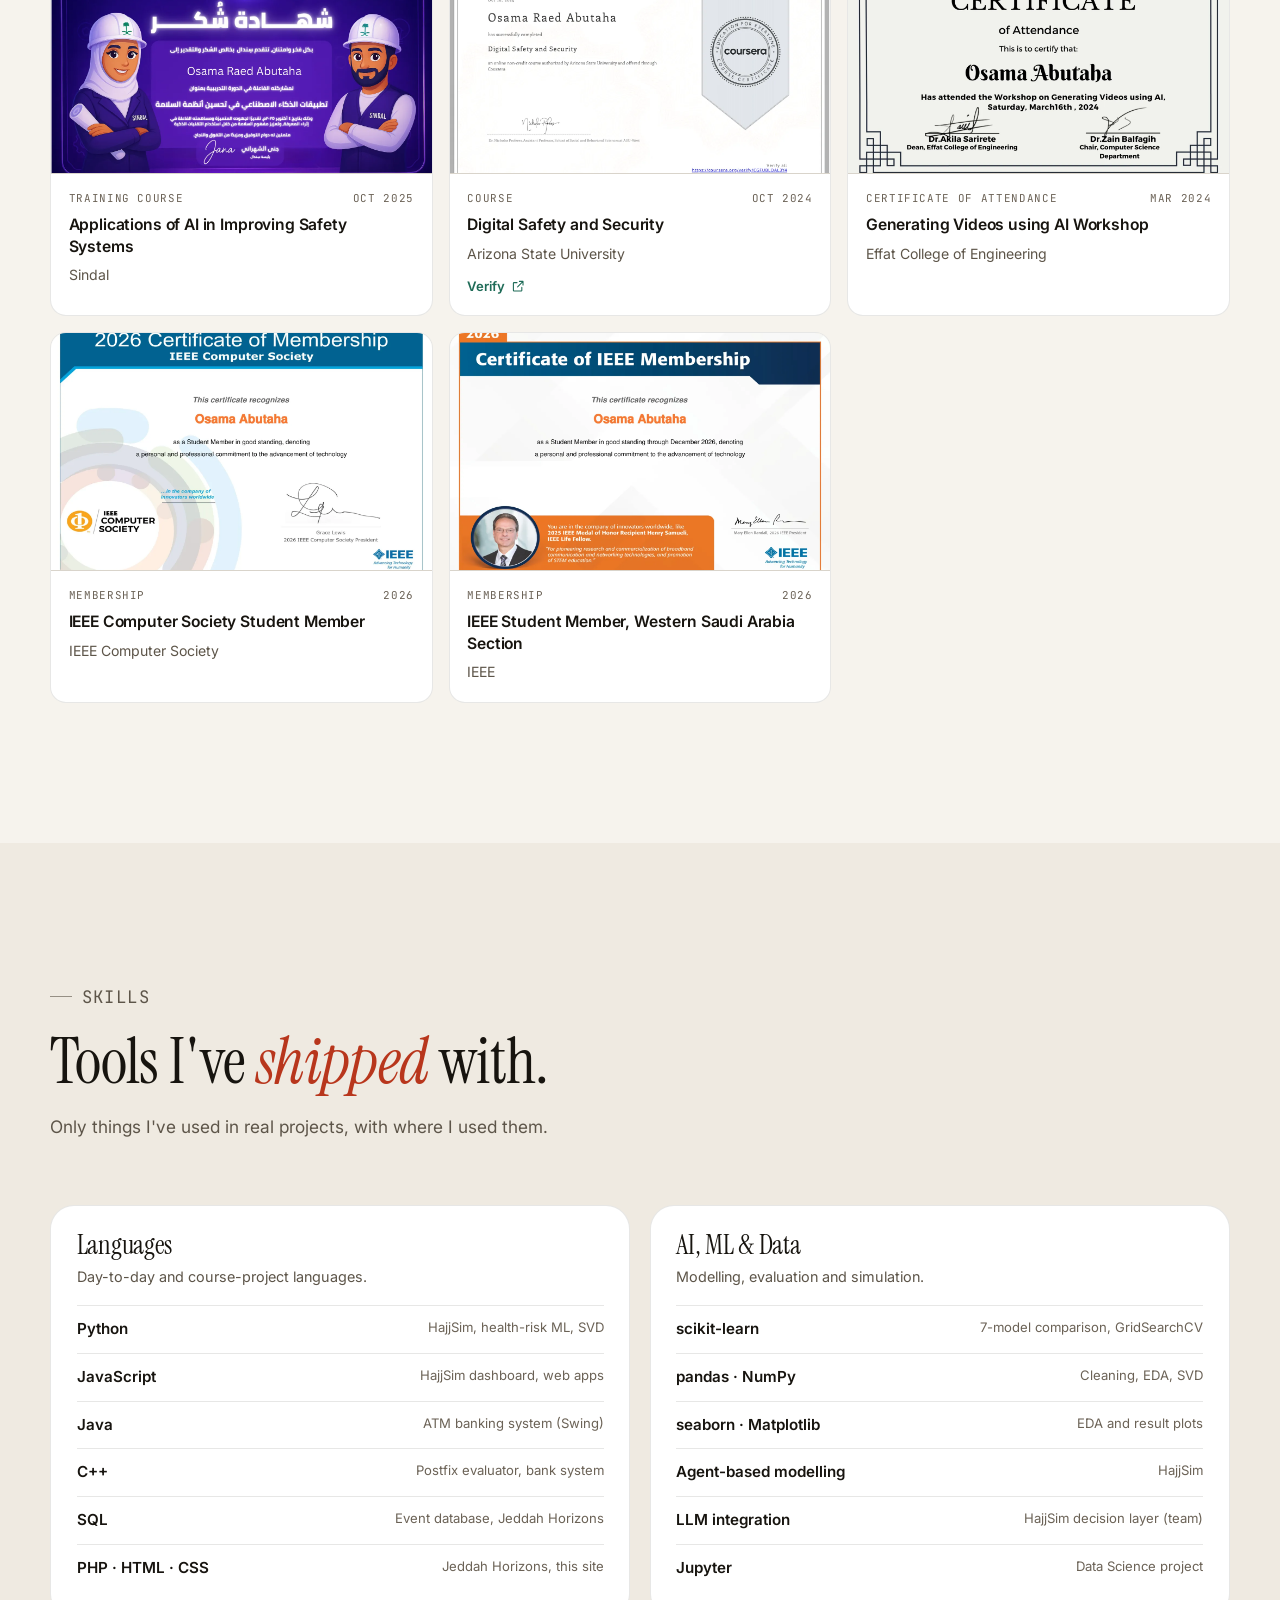
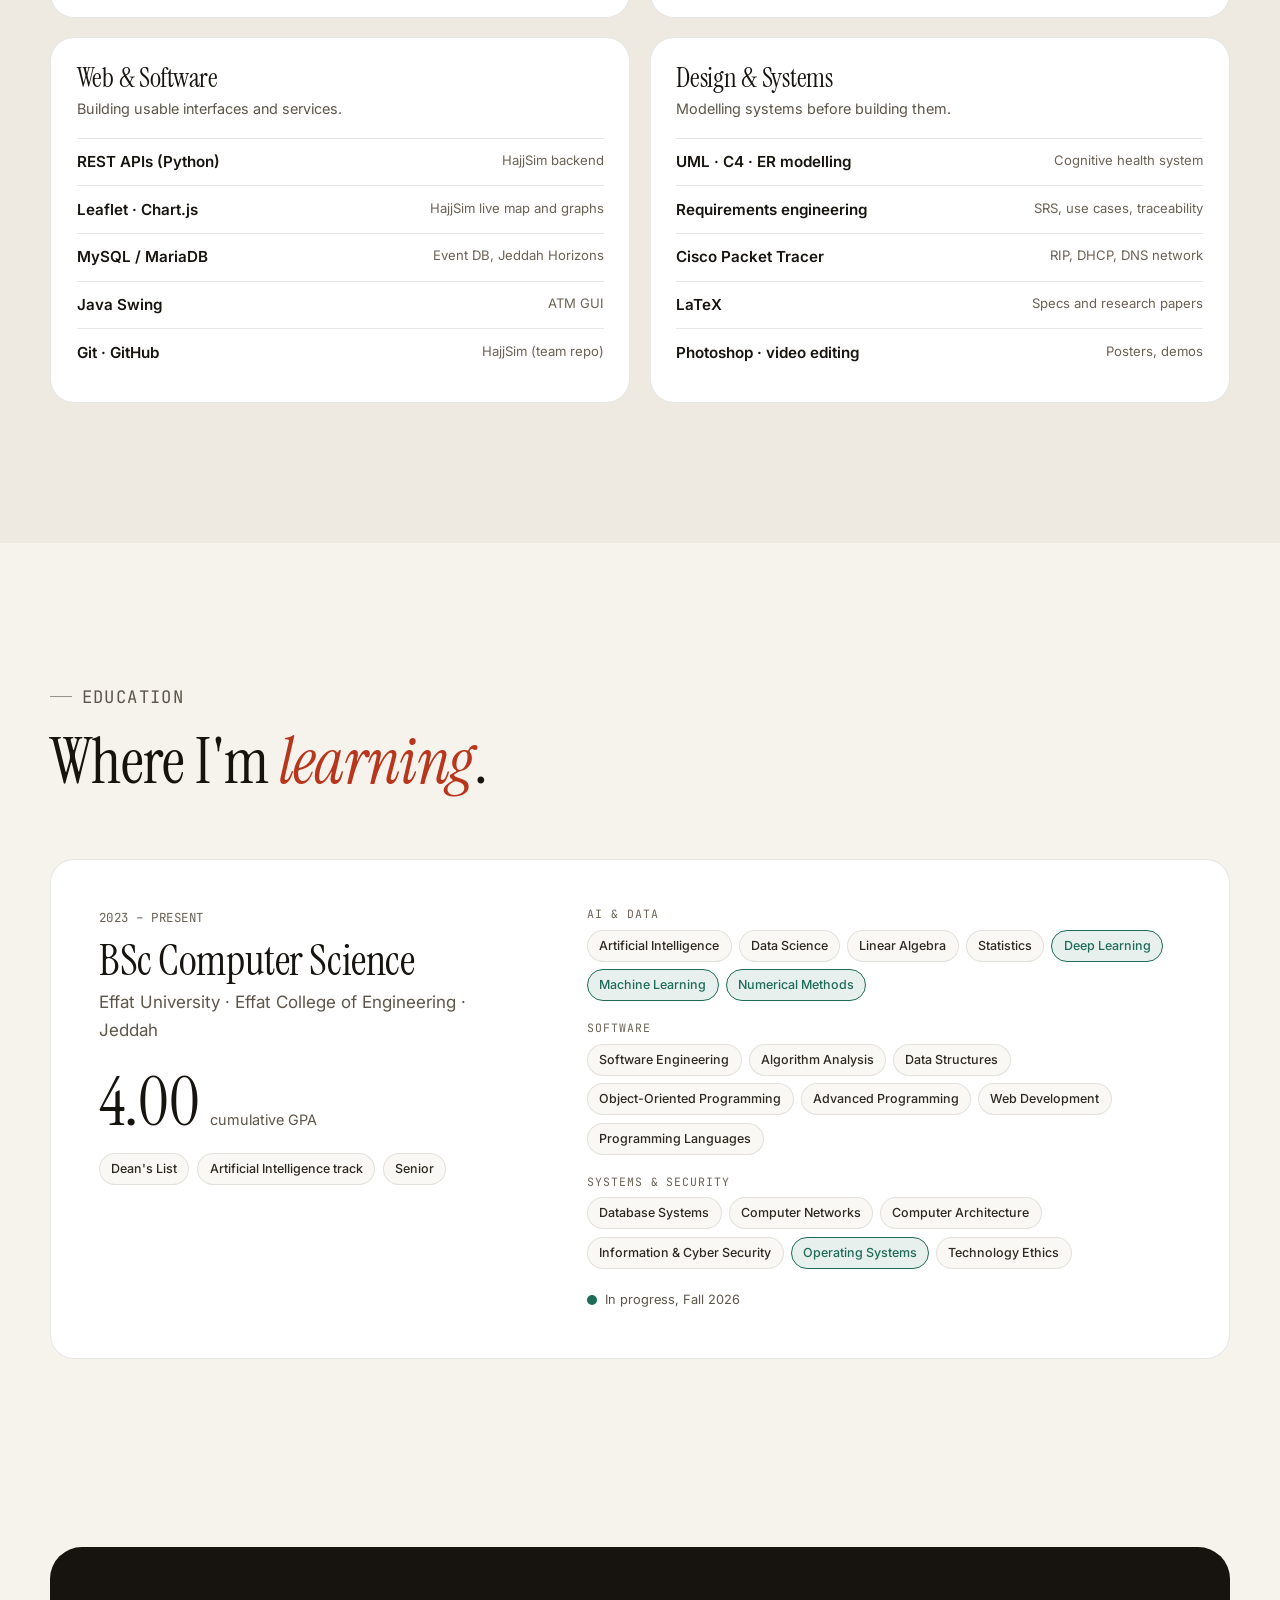
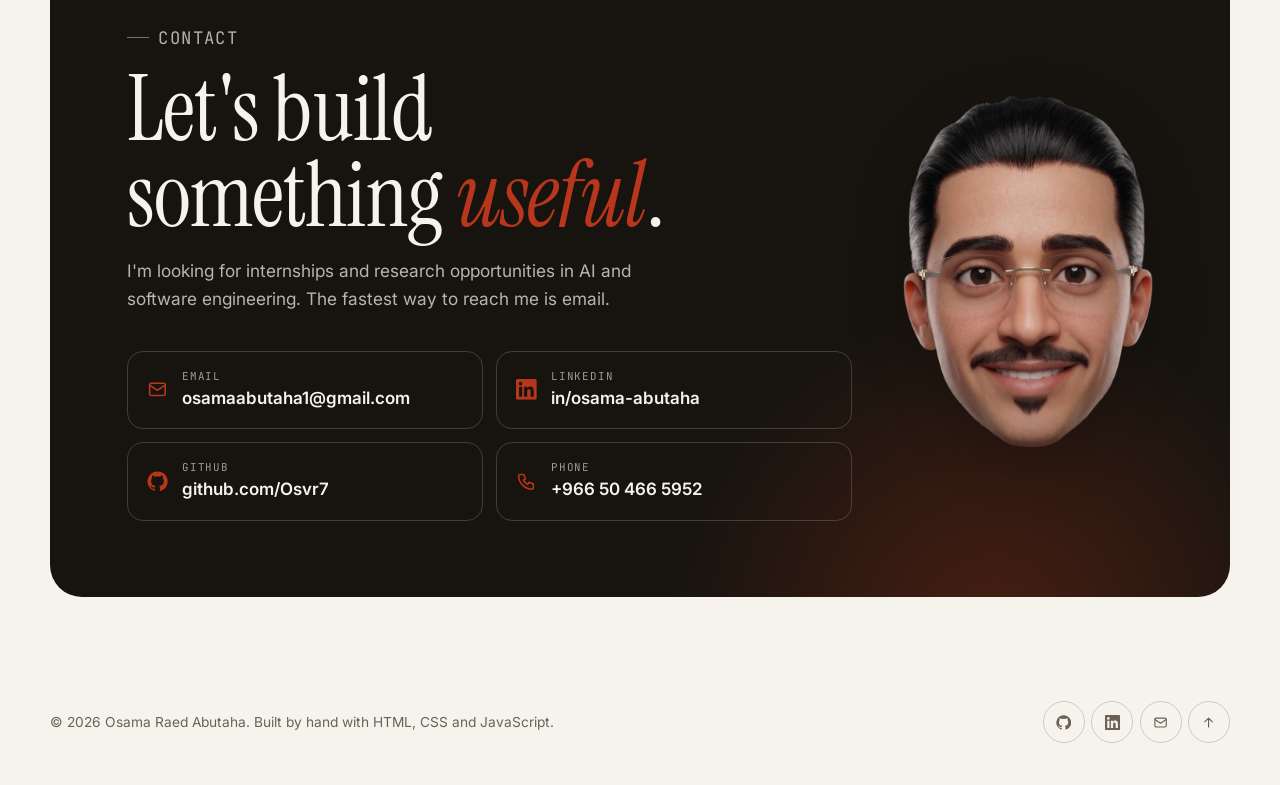
==== commit 7676cbd7: "Use Bitmoji as the header logo Co-Authored-By: Claude Opus 5.5 <noreply@anthropic.com>" ====
--- a/index.html
+++ b/index.html
@@ -77,7 +77,7 @@
   <header class="nav" id="top">
     <div class="container nav-inner">
       <a href="#home" class="brand" aria-label="Osama Abutaha, home">
-        <span class="brand-mark" aria-hidden="true">O</span>
+        <img class="brand-mark" src="images/me/bitmoji-mark.webp" width="91" height="128" alt="" aria-hidden="true">
         <span>Osama Abutaha</span>
       </a>
       <nav aria-label="Primary">
--- a/css/style.css
+++ b/css/style.css
@@ -168,11 +168,8 @@
 }
 .nav-inner { display: flex; align-items: center; justify-content: space-between; gap: 1rem; height: 72px; }
 .brand { display: inline-flex; align-items: center; gap: .7rem; font-weight: 600; letter-spacing: -.01em; }
-.brand-mark {
-  display: grid; place-items: center; width: 36px; height: 36px; border-radius: 10px;
-  background: var(--ink); color: var(--bg);
-  font-family: var(--font-display); font-size: 1.15rem; font-style: italic;
-}
+.brand-mark { display: block; width: auto; height: 40px; object-fit: contain; filter: drop-shadow(0 3px 5px rgba(0, 0, 0, .18)); transition: transform .3s var(--ease); }
+.brand:hover .brand-mark { transform: rotate(-6deg) scale(1.06); }
 .nav-links { display: flex; align-items: center; gap: .25rem; list-style: none; }
 .nav-links a {
   position: relative; display: block; padding: .5rem .85rem; border-radius: 999px;
@@ -432,7 +429,7 @@
 .contact-link:hover { background: color-mix(in srgb, var(--bg) 8%, transparent); border-color: color-mix(in srgb, var(--bg) 40%, transparent); transform: translateY(-2px); }
 .contact-link .icon { width: 1.3rem; height: 1.3rem; color: var(--accent); }
 .contact-link small { display: block; font-family: var(--font-mono); font-size: .68rem; letter-spacing: .07em; text-transform: uppercase; opacity: .6; }
-.contact-link span { font-weight: 600; word-break: break-word; }
+.contact-link span { font-weight: 600; overflow-wrap: anywhere; }
 
 .footer { padding: 2rem 0 2.6rem; color: var(--faint); font-size: .86rem; }
 .footer-inner { display: flex; flex-wrap: wrap; align-items: center; justify-content: space-between; gap: 1rem; }
@@ -607,14 +604,14 @@
 .flip-hint { display: inline-flex; align-items: center; gap: .4rem; color: var(--muted); }
 .flip-hint::before { content: "↻"; color: var(--accent); font-size: 1rem; line-height: 1; }
 
-/* ---------- Bitmoji on the contact card (free-standing, no background) ---------- */
-.contact-card { display: grid; grid-template-columns: minmax(0, 1fr) auto; column-gap: clamp(24px, 4vw, 56px); align-items: end; padding-bottom: 0; }
+/* ---------- Bitmoji on the contact card (free-standing, centred) ---------- */
+.contact-card { display: grid; grid-template-columns: minmax(0, 1fr) clamp(200px, 20vw, 250px); column-gap: clamp(24px, 4vw, 56px); align-items: center; }
 .contact-card > :not(.contact-bitmoji) { grid-column: 1; position: relative; z-index: 2; }
-.contact-card .contact-links { margin-bottom: clamp(32px, 6vw, 80px); max-width: none; }
+.contact-card .contact-links { max-width: none; }
 .contact-bitmoji {
-  grid-column: 2; grid-row: 1 / span 4; align-self: end;
-  width: clamp(200px, 24vw, 320px); height: auto; display: block;
-  filter: drop-shadow(0 20px 30px rgba(0, 0, 0, .28));
+  grid-column: 2; grid-row: 1 / span 4; align-self: center; justify-self: center;
+  width: 100%; height: auto; display: block;
+  filter: drop-shadow(0 18px 26px rgba(0, 0, 0, .18));
 }
 
 /* ---------- Certificates ---------- */
@@ -639,11 +636,11 @@
 .cert-more { grid-column: 1 / -1; justify-self: center; margin-top: .6rem; }
 
 @media (max-width: 1080px) { .cert-grid { grid-template-columns: repeat(2, minmax(0, 1fr)); } }
+@media (max-width: 900px) { .contact-card { grid-template-columns: 1fr; } .contact-bitmoji { grid-column: 1; grid-row: auto; order: -1; width: 170px; margin-bottom: 1.5rem; } }
 @media (max-width: 640px) {
   .cert-grid { grid-template-columns: 1fr; }
-  .contact-card { grid-template-columns: 1fr; padding-bottom: 0; }
-  .contact-bitmoji { grid-column: 1; grid-row: auto; width: 180px; justify-self: center; }
-  .contact-card .contact-links { margin-bottom: 1.5rem; }
+  .contact-card { grid-template-columns: 1fr; }
+  .contact-bitmoji { grid-column: 1; grid-row: auto; width: 150px; justify-self: center; margin-bottom: 1.5rem; order: -1; }
   .portrait { max-width: 300px; margin-inline: auto; }
 }
 main:focus { outline: none; }
@@ -652,3 +649,4 @@
 .flip-back { visibility: hidden; }
 .flip[aria-pressed="true"] .flip-front { visibility: hidden; }
 .flip[aria-pressed="true"] .flip-back { visibility: visible; }
+.contact-card .contact-links { grid-template-columns: repeat(auto-fit, minmax(330px, 1fr)); }
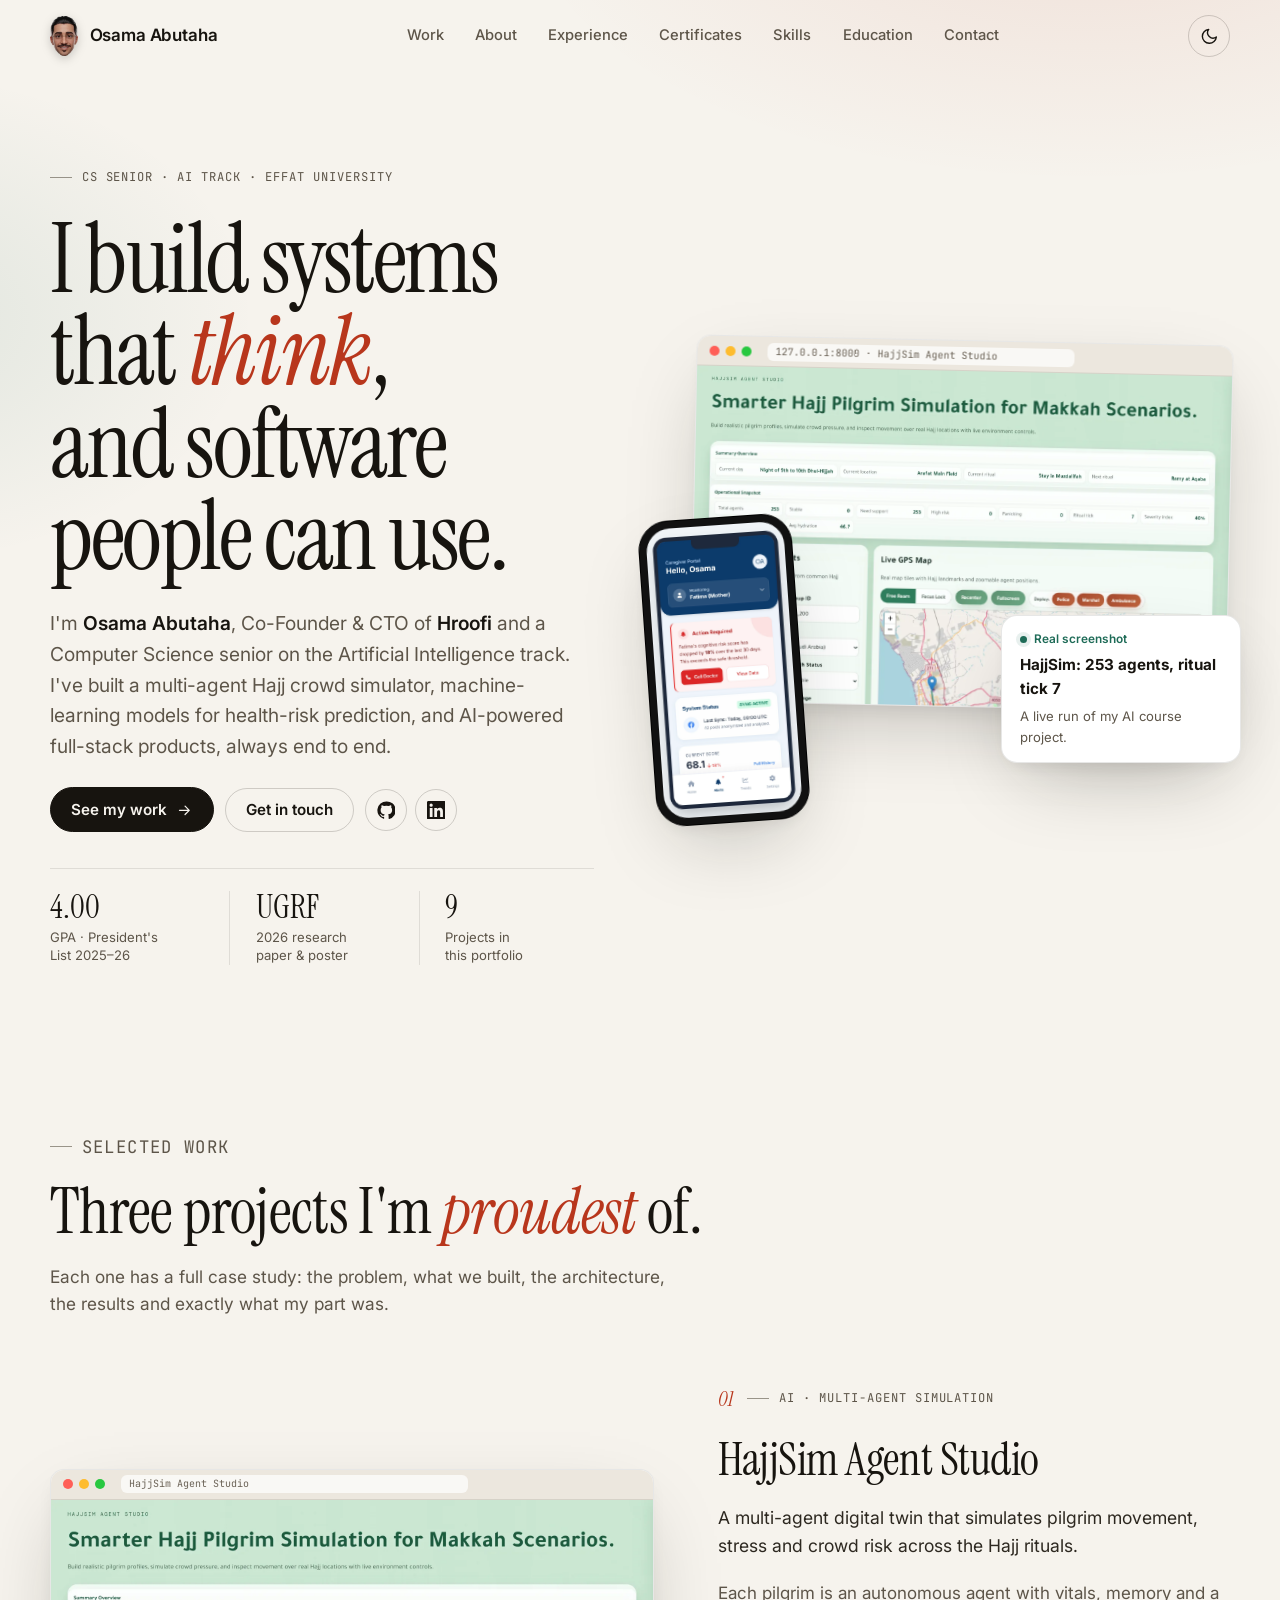
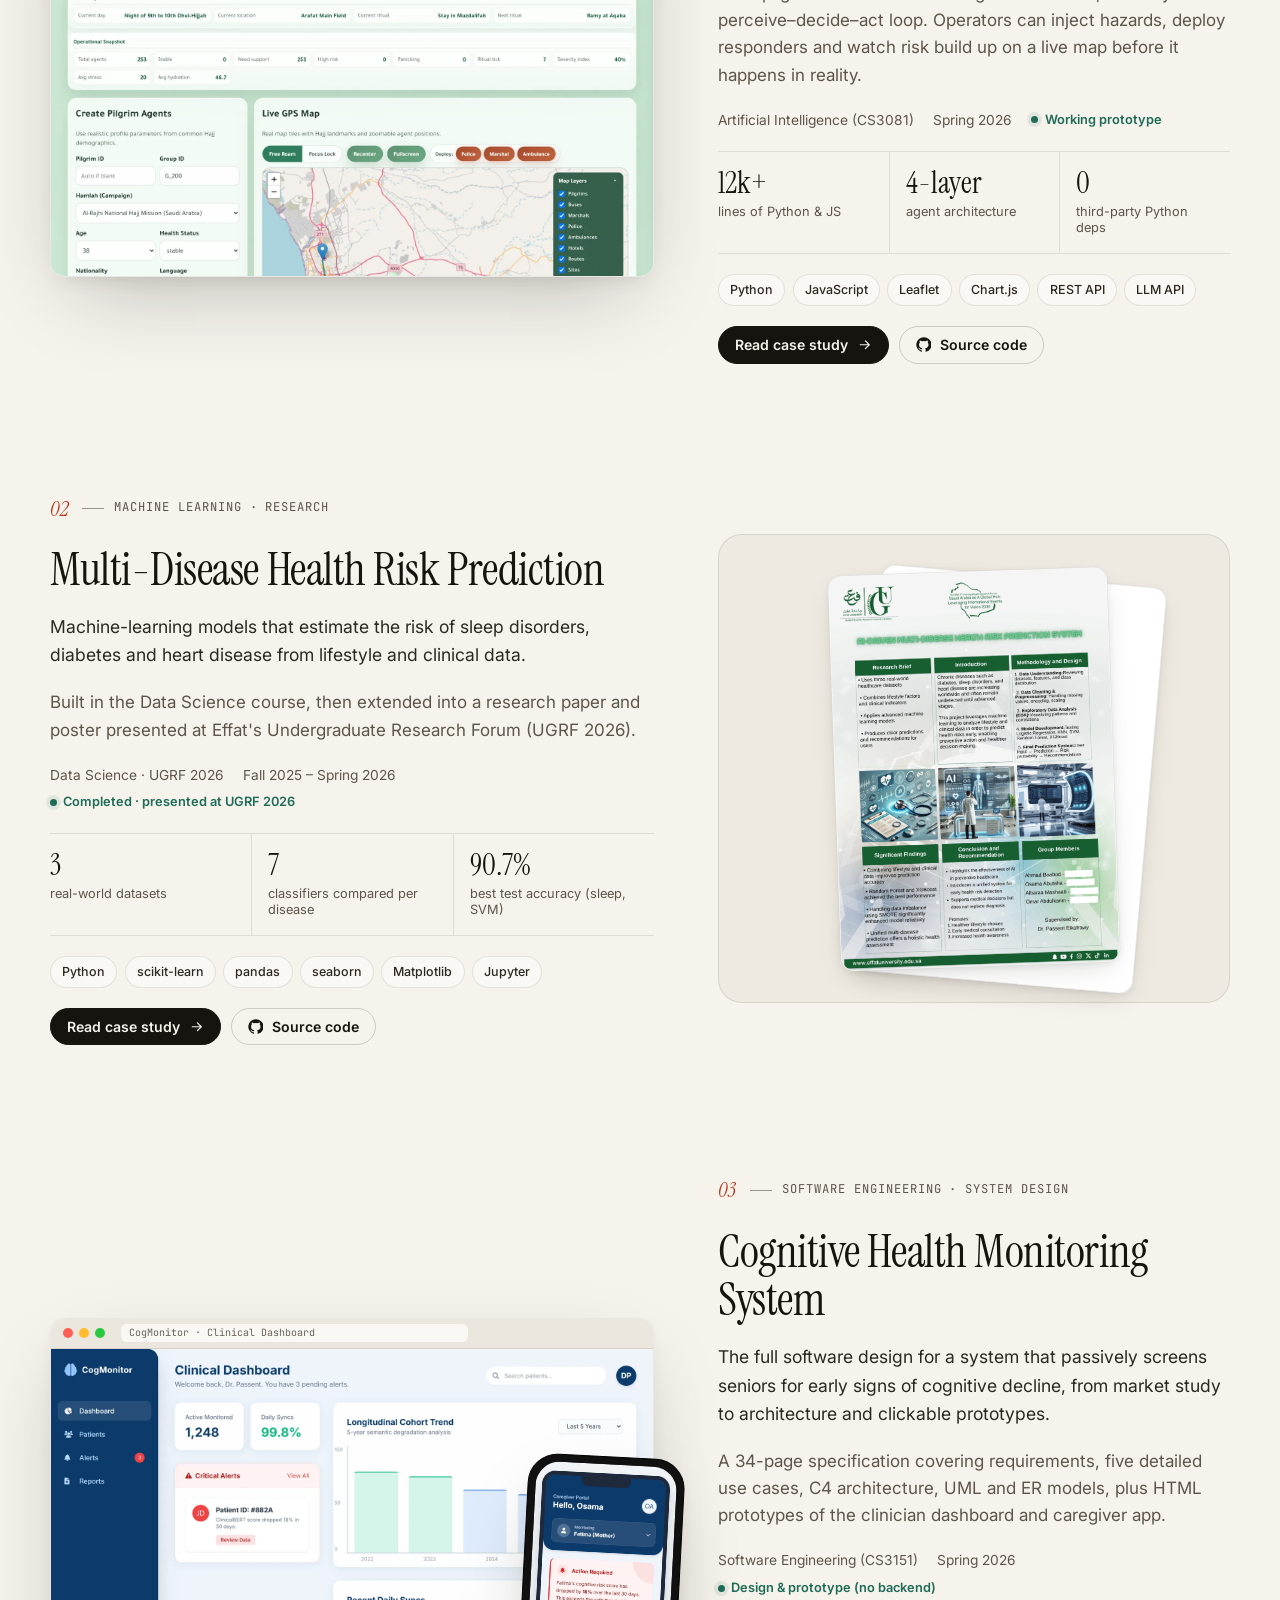
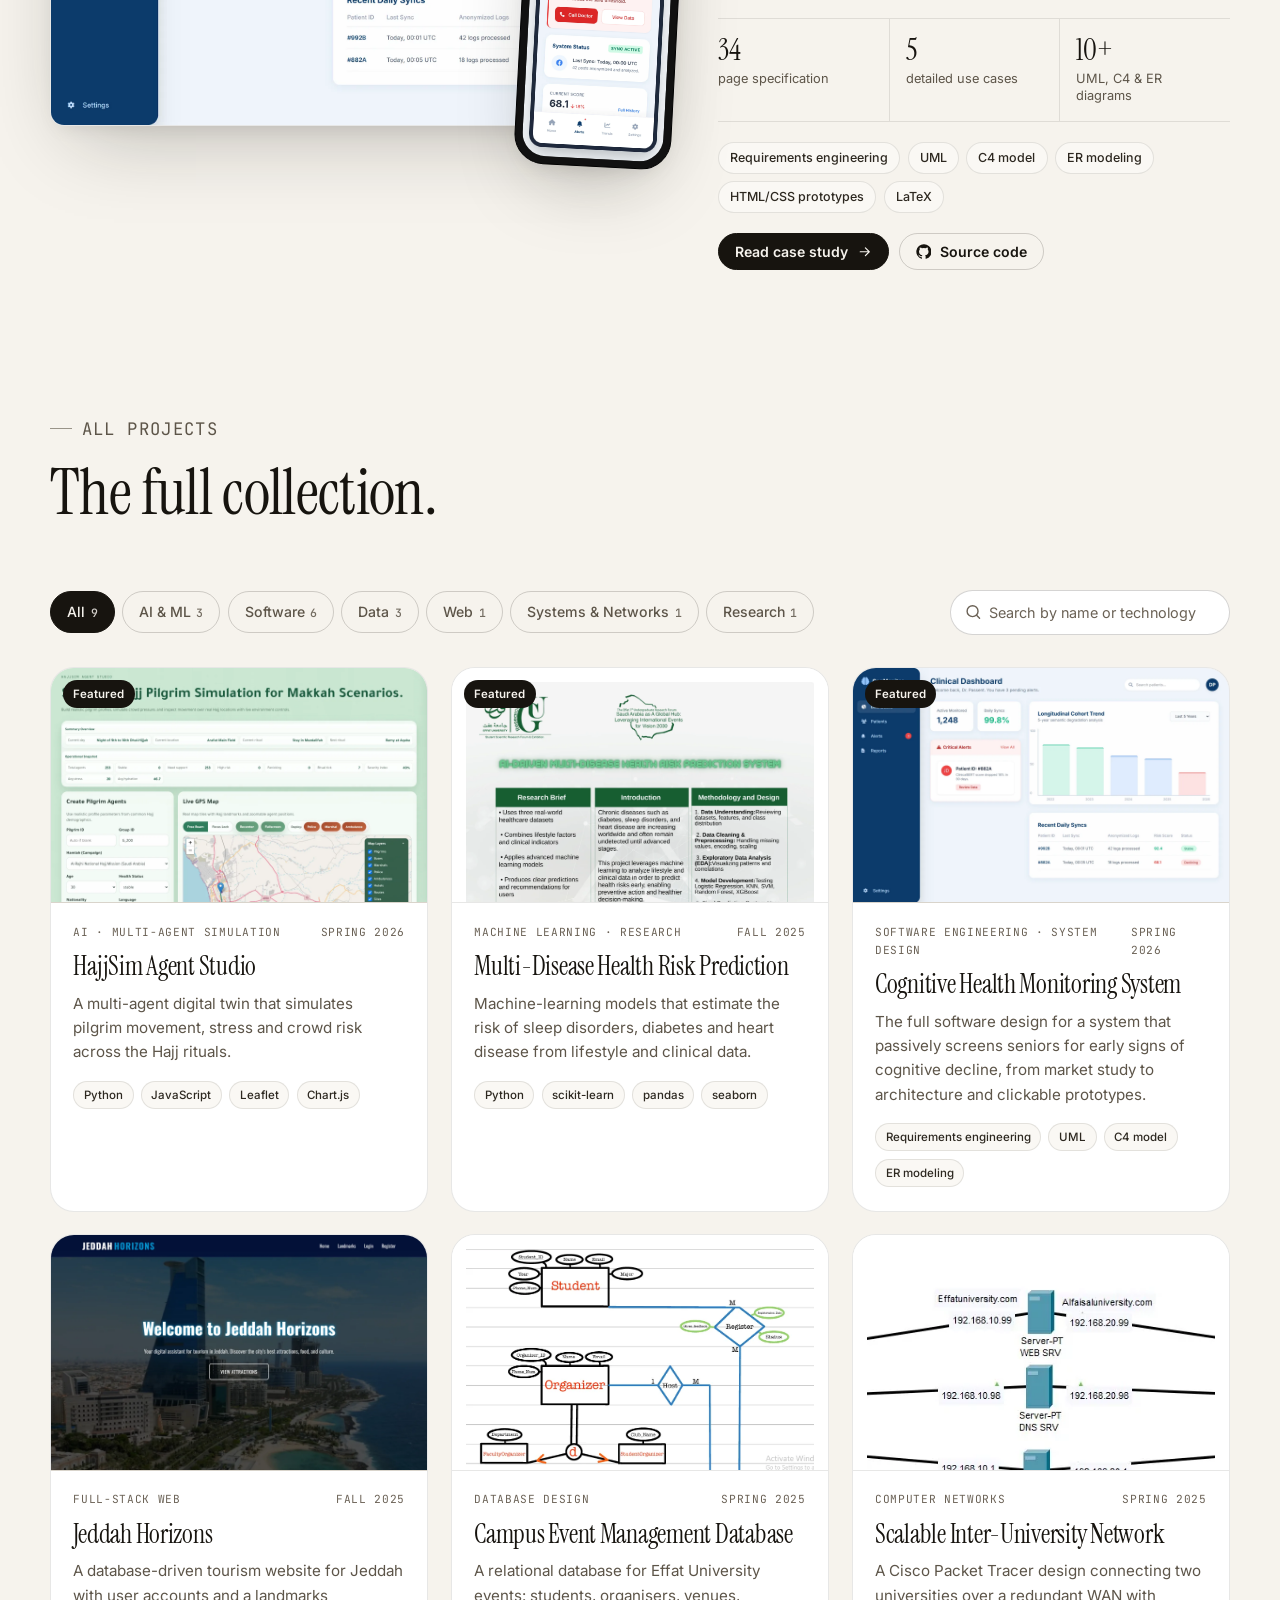
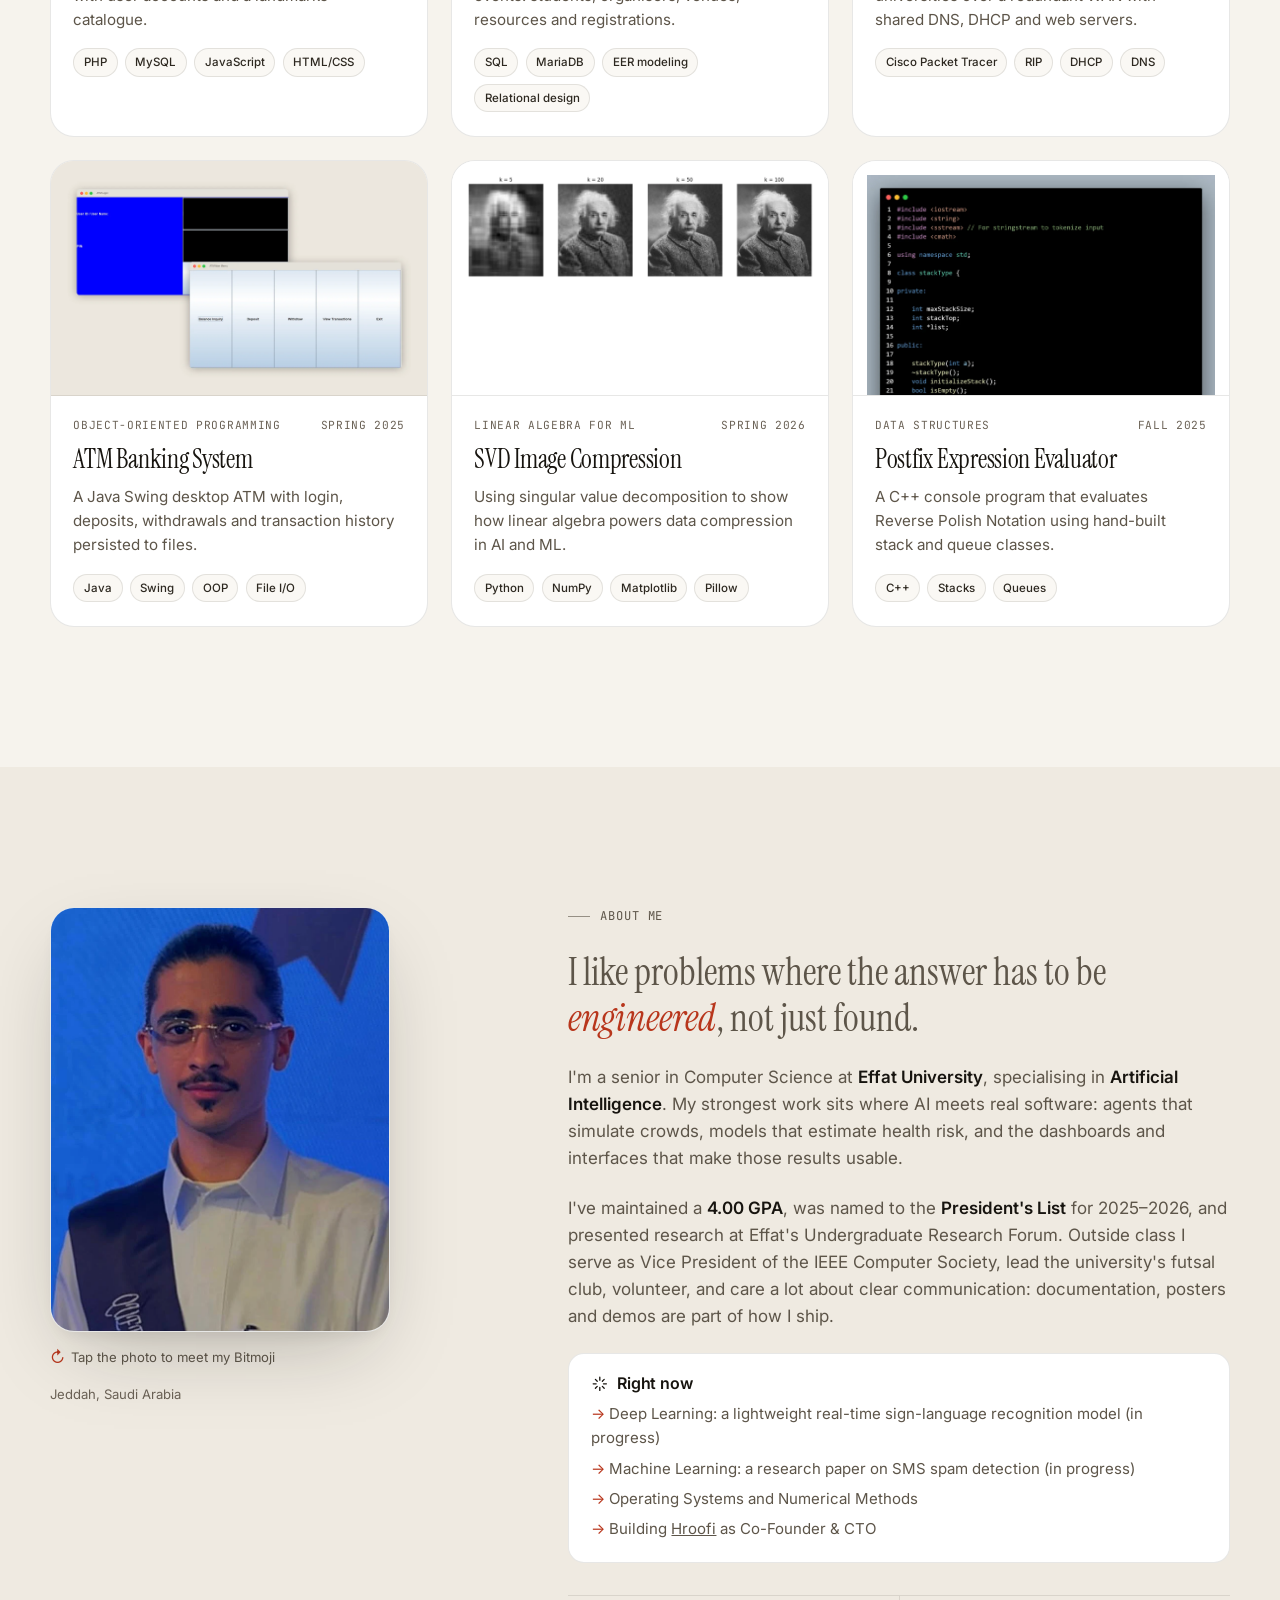
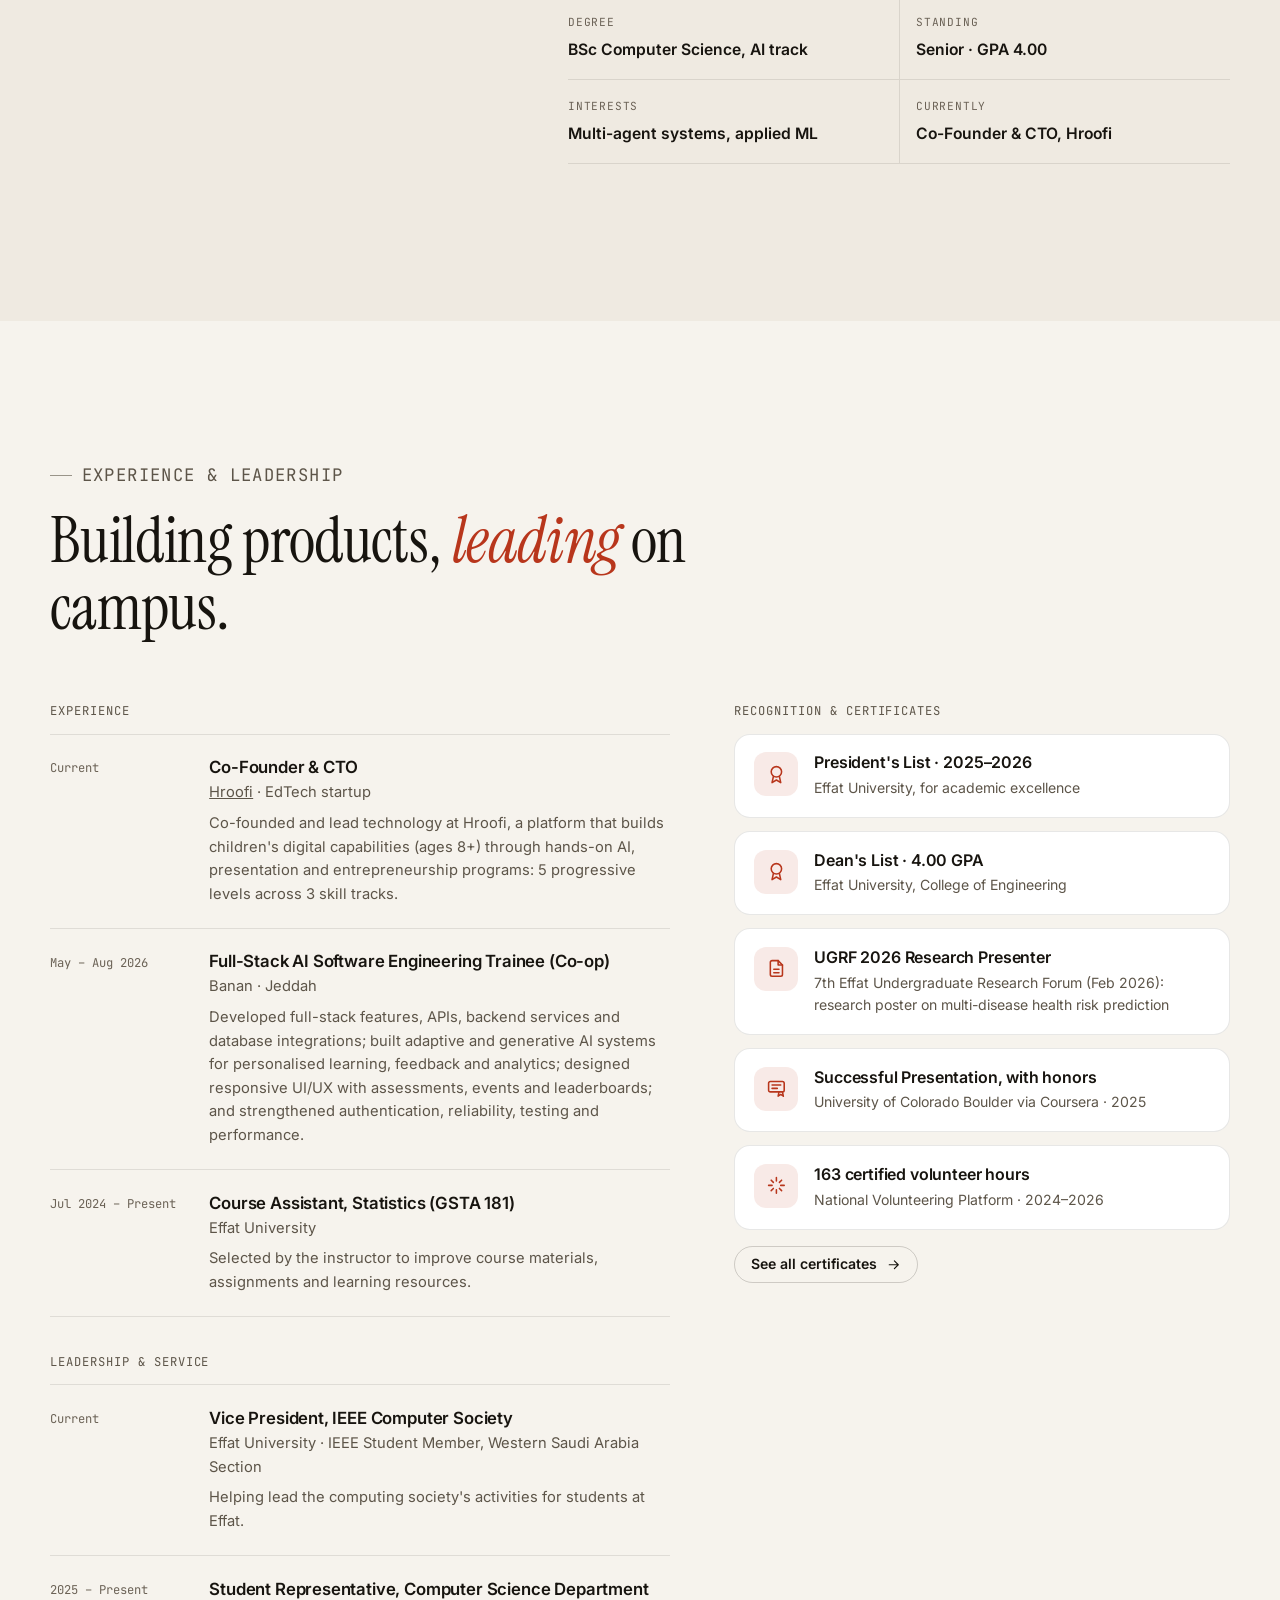
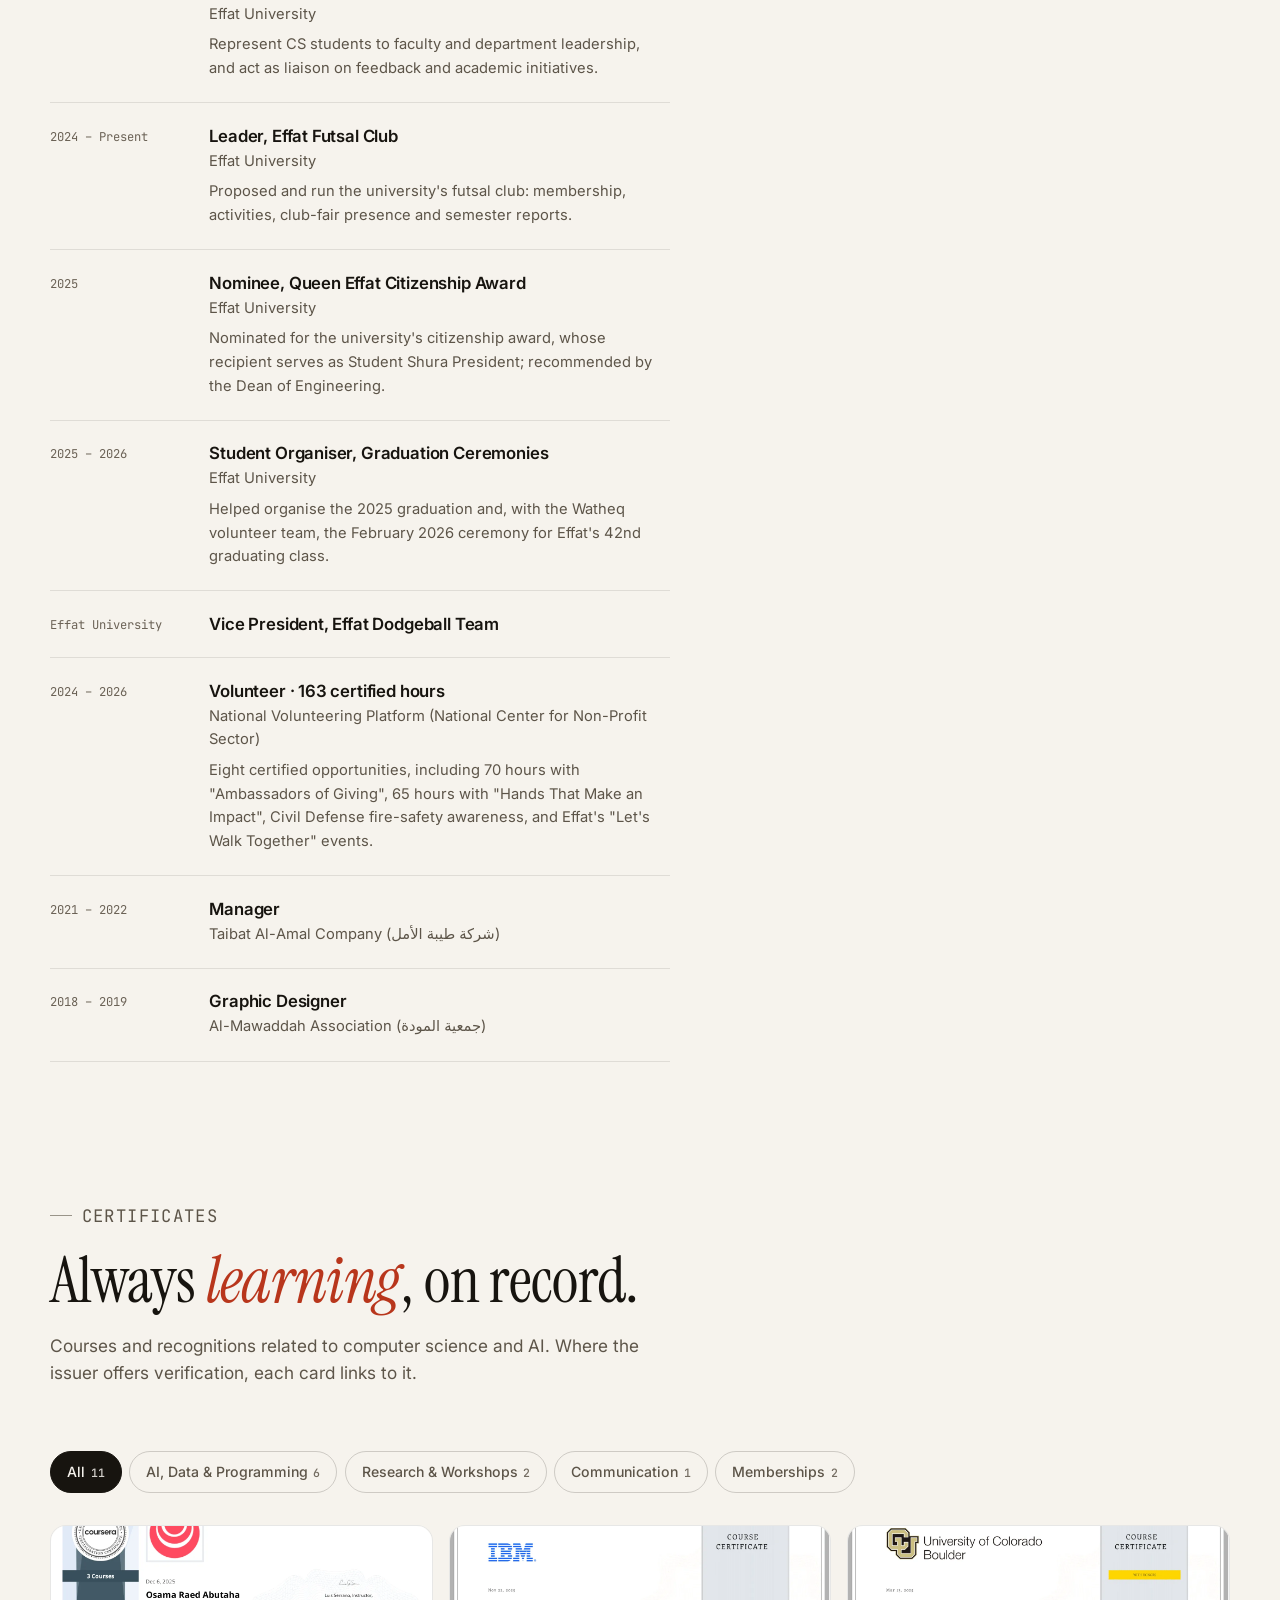
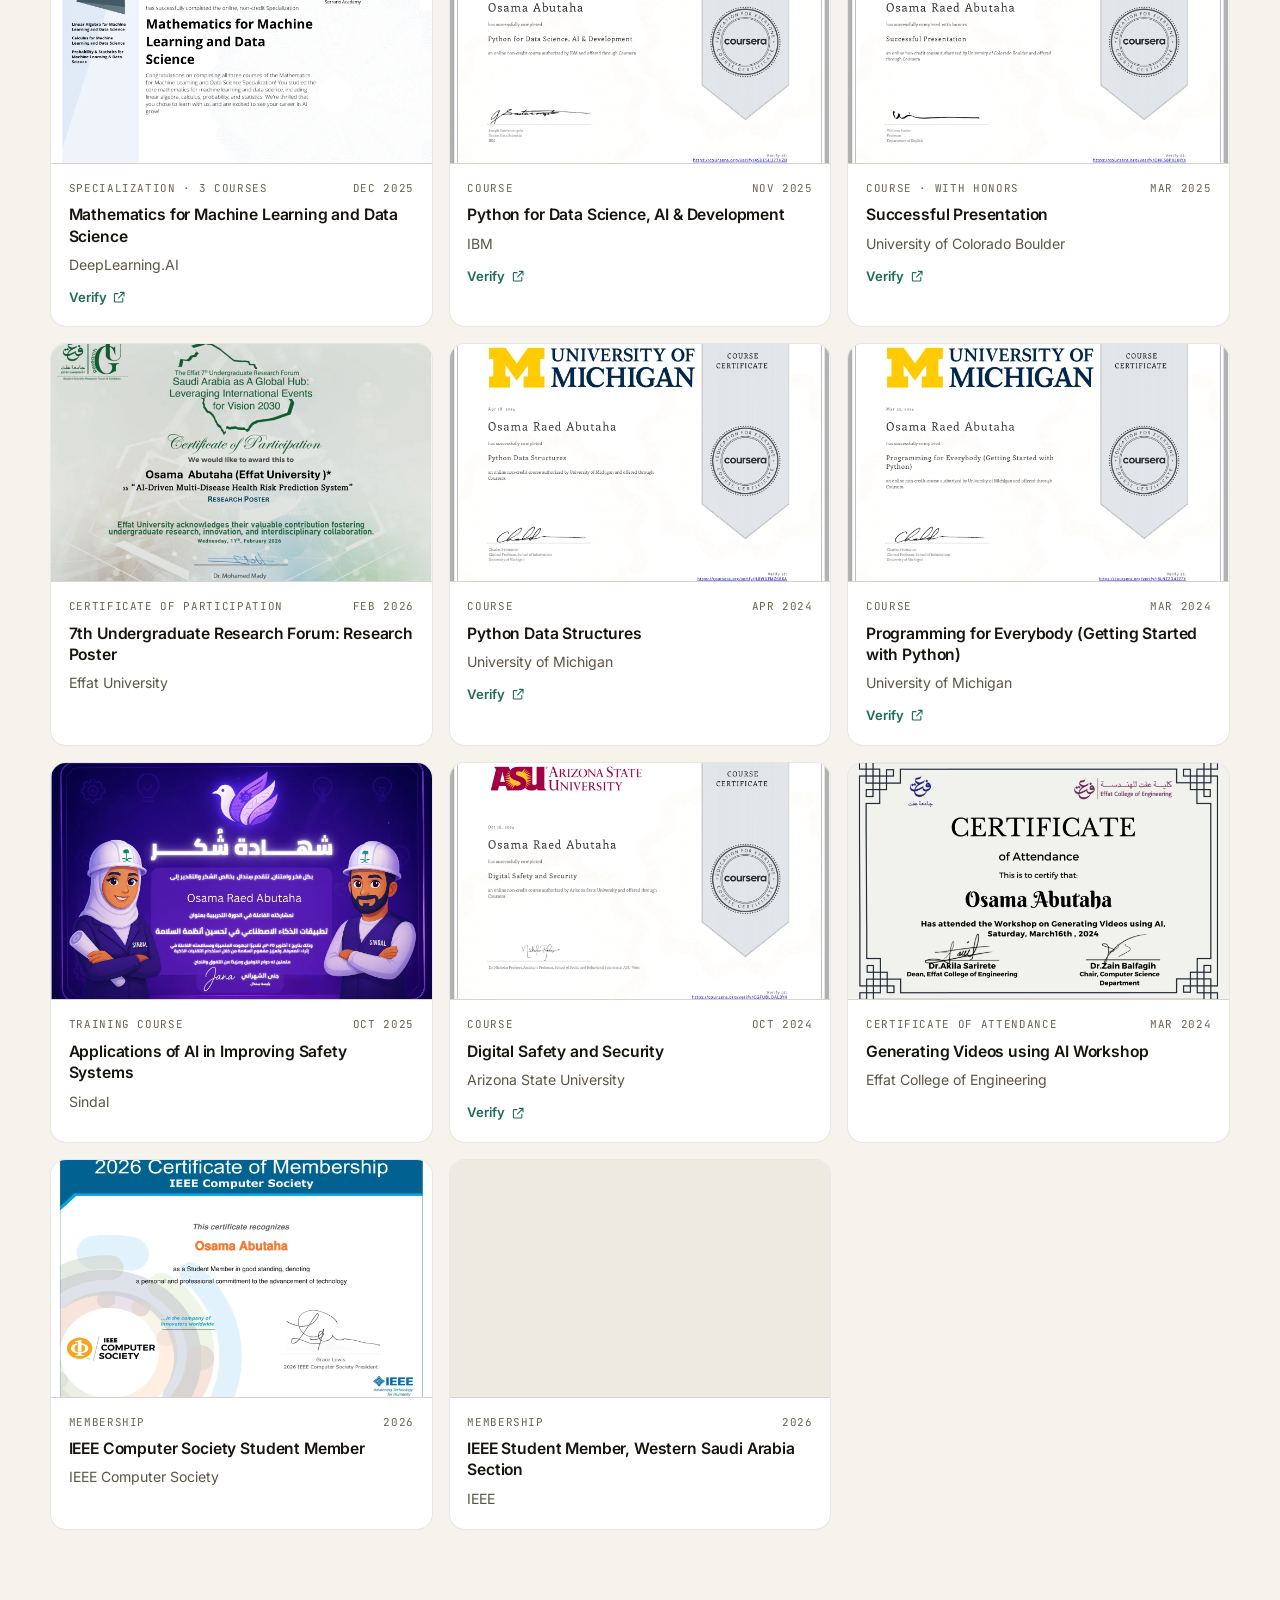
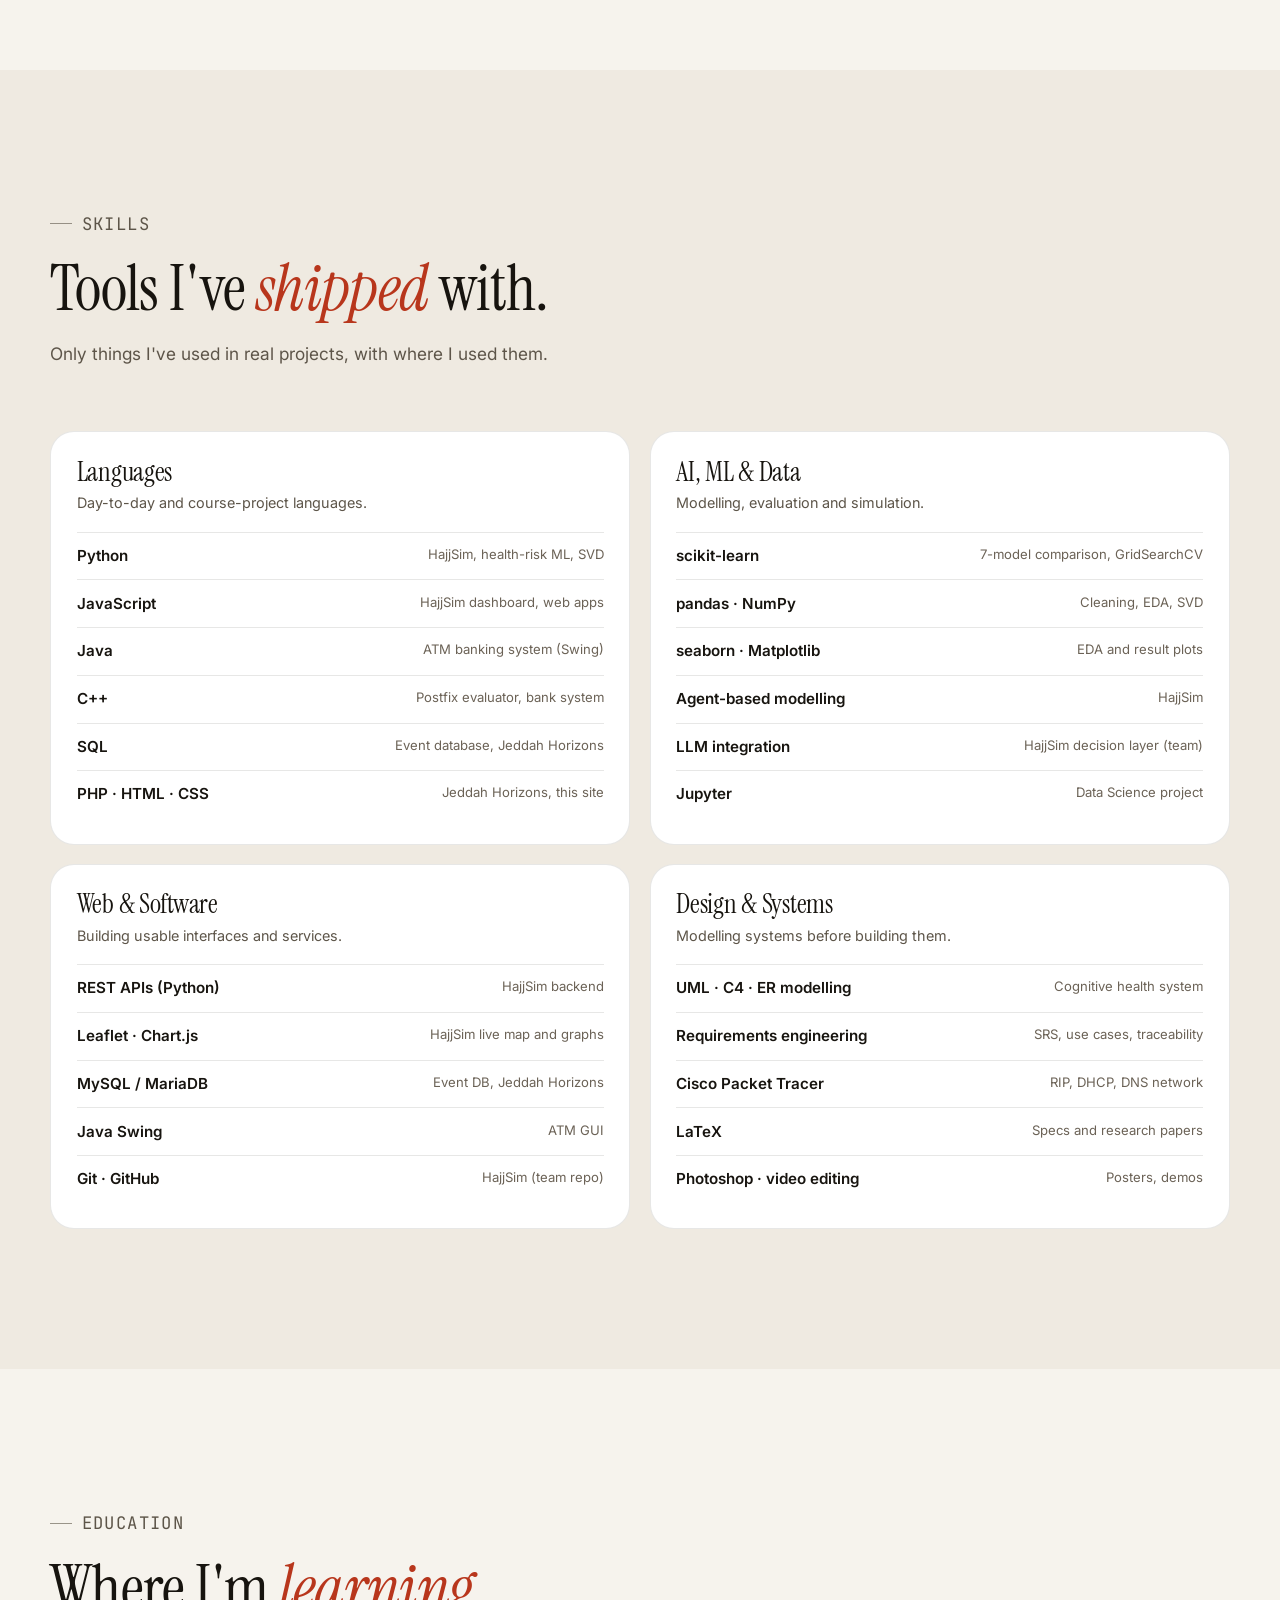
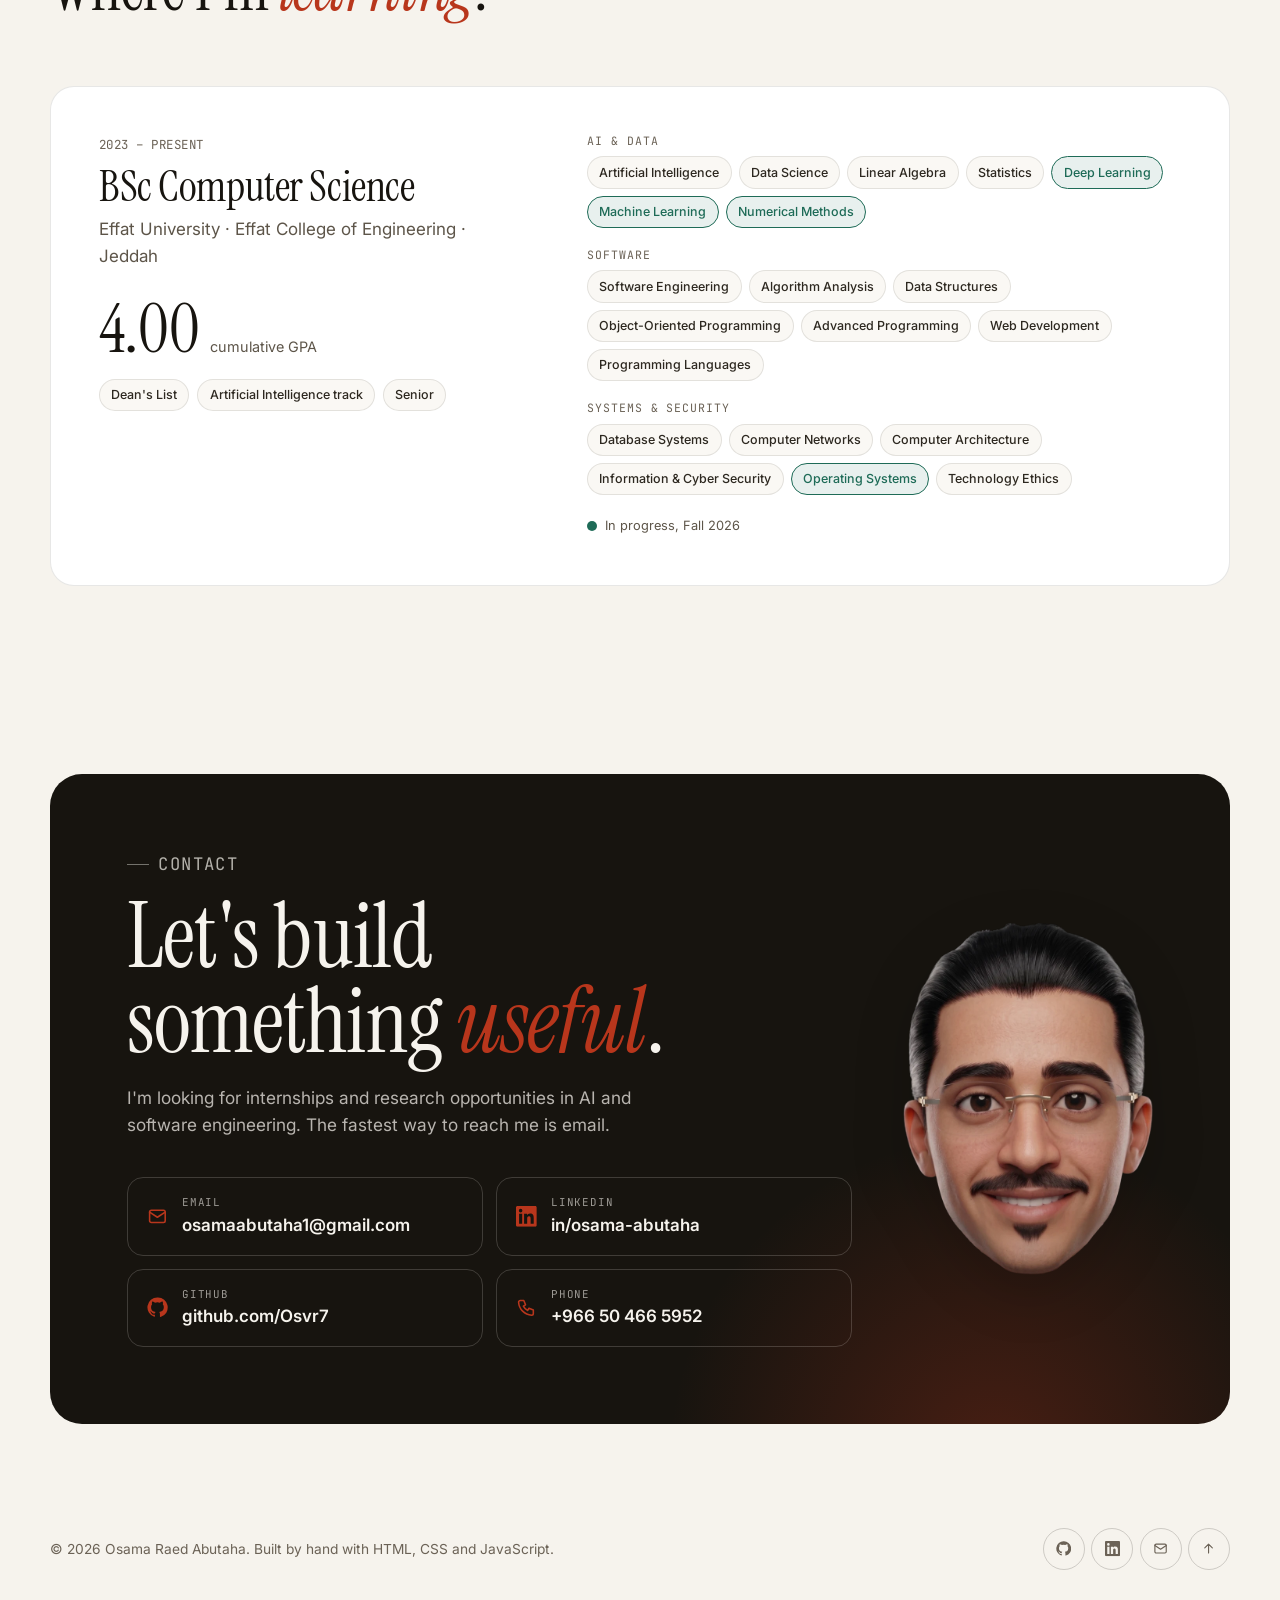
==== commit a88e25a8: "Add Hroofi (Co-Founder & CTO) and Banan co-op to experience Co-Authored-By: Claude Opus 5.5 <noreply" ====
--- a/index.html
+++ b/index.html
@@ -4,7 +4,7 @@
   <meta charset="UTF-8">
   <meta name="viewport" content="width=device-width, initial-scale=1">
   <title>Osama Abutaha · AI &amp; Software Engineering Portfolio</title>
-  <meta name="description" content="Osama Abutaha, Computer Science senior on the AI track at Effat University. Projects in multi-agent simulation, machine learning, software design and full-stack development.">
+  <meta name="description" content="Osama Abutaha, Co-Founder &amp; CTO of Hroofi and Computer Science senior on the AI track at Effat University. Projects in multi-agent simulation, machine learning, software design and full-stack development.">
   <meta name="author" content="Osama Raed Abutaha">
   <meta name="theme-color" content="#f6f3ed" media="(prefers-color-scheme: light)">
   <meta name="theme-color" content="#0e0d0b" media="(prefers-color-scheme: dark)">
@@ -22,7 +22,10 @@
   <meta name="twitter:description" content="Agent-based simulation, machine learning, software design and full-stack projects.">
   <meta name="twitter:image" content="https://osvr7.github.io/images/og-image.png">
 
-  <link rel="icon" href="favicon.svg" type="image/svg+xml">
+  <link rel="icon" href="favicon.ico" sizes="any">
+  <link rel="icon" href="favicon-32.png" type="image/png" sizes="32x32">
+  <link rel="icon" href="favicon-16.png" type="image/png" sizes="16x16">
+  <link rel="apple-touch-icon" href="apple-touch-icon.png">
   <link rel="preconnect" href="https://fonts.googleapis.com">
   <link rel="preconnect" href="https://fonts.gstatic.com" crossorigin>
   <link href="https://fonts.googleapis.com/css2?family=Instrument+Serif:ital@0;1&family=Inter:wght@400;500;600;700&family=JetBrains+Mono:wght@400;500&display=swap" rel="stylesheet">
@@ -43,7 +46,7 @@
     "@context": "https://schema.org",
     "@type": "Person",
     "name": "Osama Raed Abutaha",
-    "jobTitle": "Computer Science Student (AI Track)",
+    "jobTitle": "Co-Founder & CTO, Hroofi · Computer Science Student (AI Track)",
     "url": "https://osvr7.github.io/",
     "email": "mailto:osamaabutaha1@gmail.com",
     "alumniOf": { "@type": "CollegeOrUniversity", "name": "Effat University" },
@@ -116,9 +119,9 @@
             <span class="line">people can use.</span>
           </h1>
           <p class="hero-lede">
-            I'm <strong>Osama Abutaha</strong>, a Computer Science senior on the Artificial Intelligence track.
-            I've built a multi-agent Hajj crowd simulator, machine-learning models for health-risk prediction,
-            and full-stack and desktop applications, mostly in teams and always end to end.
+            I'm <strong>Osama Abutaha</strong>, Co-Founder &amp; CTO of <strong>Hroofi</strong> and a Computer Science senior on the
+            Artificial Intelligence track. I've built a multi-agent Hajj crowd simulator, machine-learning models for
+            health-risk prediction, and AI-powered full-stack products, always end to end.
           </p>
           <div class="hero-actions">
             <a href="#work" class="btn btn-primary">See my work <svg class="icon icon-arrow"><use href="#i-arrow"/></svg></a>
@@ -213,18 +216,19 @@
             are part of how I ship.
           </p>
           <div class="now">
-            <h3><svg class="icon"><use href="#i-spark"/></svg> This semester (Fall 2026)</h3>
+            <h3><svg class="icon"><use href="#i-spark"/></svg> Right now</h3>
             <ul>
               <li>Deep Learning: a lightweight real-time sign-language recognition model (in progress)</li>
               <li>Machine Learning: a research paper on SMS spam detection (in progress)</li>
               <li>Operating Systems and Numerical Methods</li>
+              <li>Building <a href="https://hroofi.com" target="_blank" rel="noopener noreferrer" style="text-decoration:underline">Hroofi</a> as Co-Founder &amp; CTO</li>
             </ul>
           </div>
           <dl class="info-list">
             <div class="info"><dt>Degree</dt><dd>BSc Computer Science, AI track</dd></div>
             <div class="info"><dt>Standing</dt><dd>Senior · GPA 4.00</dd></div>
             <div class="info"><dt>Interests</dt><dd>Multi-agent systems, applied ML</dd></div>
-            <div class="info"><dt>Looking for</dt><dd>AI &amp; software engineering internships and research</dd></div>
+            <div class="info"><dt>Currently</dt><dd>Co-Founder &amp; CTO, Hroofi</dd></div>
           </dl>
         </div>
       </div>
@@ -235,11 +239,38 @@
       <div class="container">
         <div class="section-head reveal">
           <p class="eyebrow">Experience &amp; leadership</p>
-          <h2>Leading on campus, <em class="accent">recognised</em> in class.</h2>
+          <h2>Building products, <em class="accent">leading</em> on campus.</h2>
         </div>
         <div class="exp-grid">
           <div class="reveal">
-            <h3 class="col-title">Leadership &amp; service</h3>
+            <h3 class="col-title">Experience</h3>
+            <ol class="timeline">
+              <li>
+                <span class="when">Current</span>
+                <div>
+                  <h3>Co-Founder &amp; CTO</h3>
+                  <p class="org"><a href="https://hroofi.com" target="_blank" rel="noopener noreferrer" style="text-decoration:underline">Hroofi</a> · EdTech startup</p>
+                  <p>Co-founded and lead technology at Hroofi, a platform that builds children's digital capabilities (ages 8+) through hands-on AI, presentation and entrepreneurship programs: 5 progressive levels across 3 skill tracks.</p>
+                </div>
+              </li>
+              <li>
+                <span class="when">May – Aug 2026</span>
+                <div>
+                  <h3>Full-Stack AI Software Engineering Trainee (Co-op)</h3>
+                  <p class="org">Banan · Jeddah</p>
+                  <p>Developed full-stack features, APIs, backend services and database integrations; built adaptive and generative AI systems for personalised learning, feedback and analytics; designed responsive UI/UX with assessments, events and leaderboards; and strengthened authentication, reliability, testing and performance.</p>
+                </div>
+              </li>
+              <li>
+                <span class="when">Jul 2024 – Present</span>
+                <div>
+                  <h3>Course Assistant, Statistics (GSTA 181)</h3>
+                  <p class="org">Effat University</p>
+                  <p>Selected by the instructor to improve course materials, assignments and learning resources.</p>
+                </div>
+              </li>
+            </ol>
+            <h3 class="col-title" style="margin-top:2.4rem">Leadership &amp; service</h3>
             <ol class="timeline">
               <li>
                 <span class="when">Current</span>
@@ -250,6 +281,14 @@
                 </div>
               </li>
               <li>
+                <span class="when">2025 – Present</span>
+                <div>
+                  <h3>Student Representative, Computer Science Department</h3>
+                  <p class="org">Effat University</p>
+                  <p>Represent CS students to faculty and department leadership, and act as liaison on feedback and academic initiatives.</p>
+                </div>
+              </li>
+              <li>
                 <span class="when">2024 – Present</span>
                 <div>
                   <h3>Leader, Effat Futsal Club</h3>
@@ -260,9 +299,9 @@
               <li>
                 <span class="when">2025</span>
                 <div>
-                  <h3>Shura Council President Nominee</h3>
+                  <h3>Nominee, Queen Effat Citizenship Award</h3>
                   <p class="org">Effat University</p>
-                  <p>Nominated for the student council presidency, with a faculty recommendation.</p>
+                  <p>Nominated for the university's citizenship award, whose recipient serves as Student Shura President; recommended by the Dean of Engineering.</p>
                 </div>
               </li>
               <li>
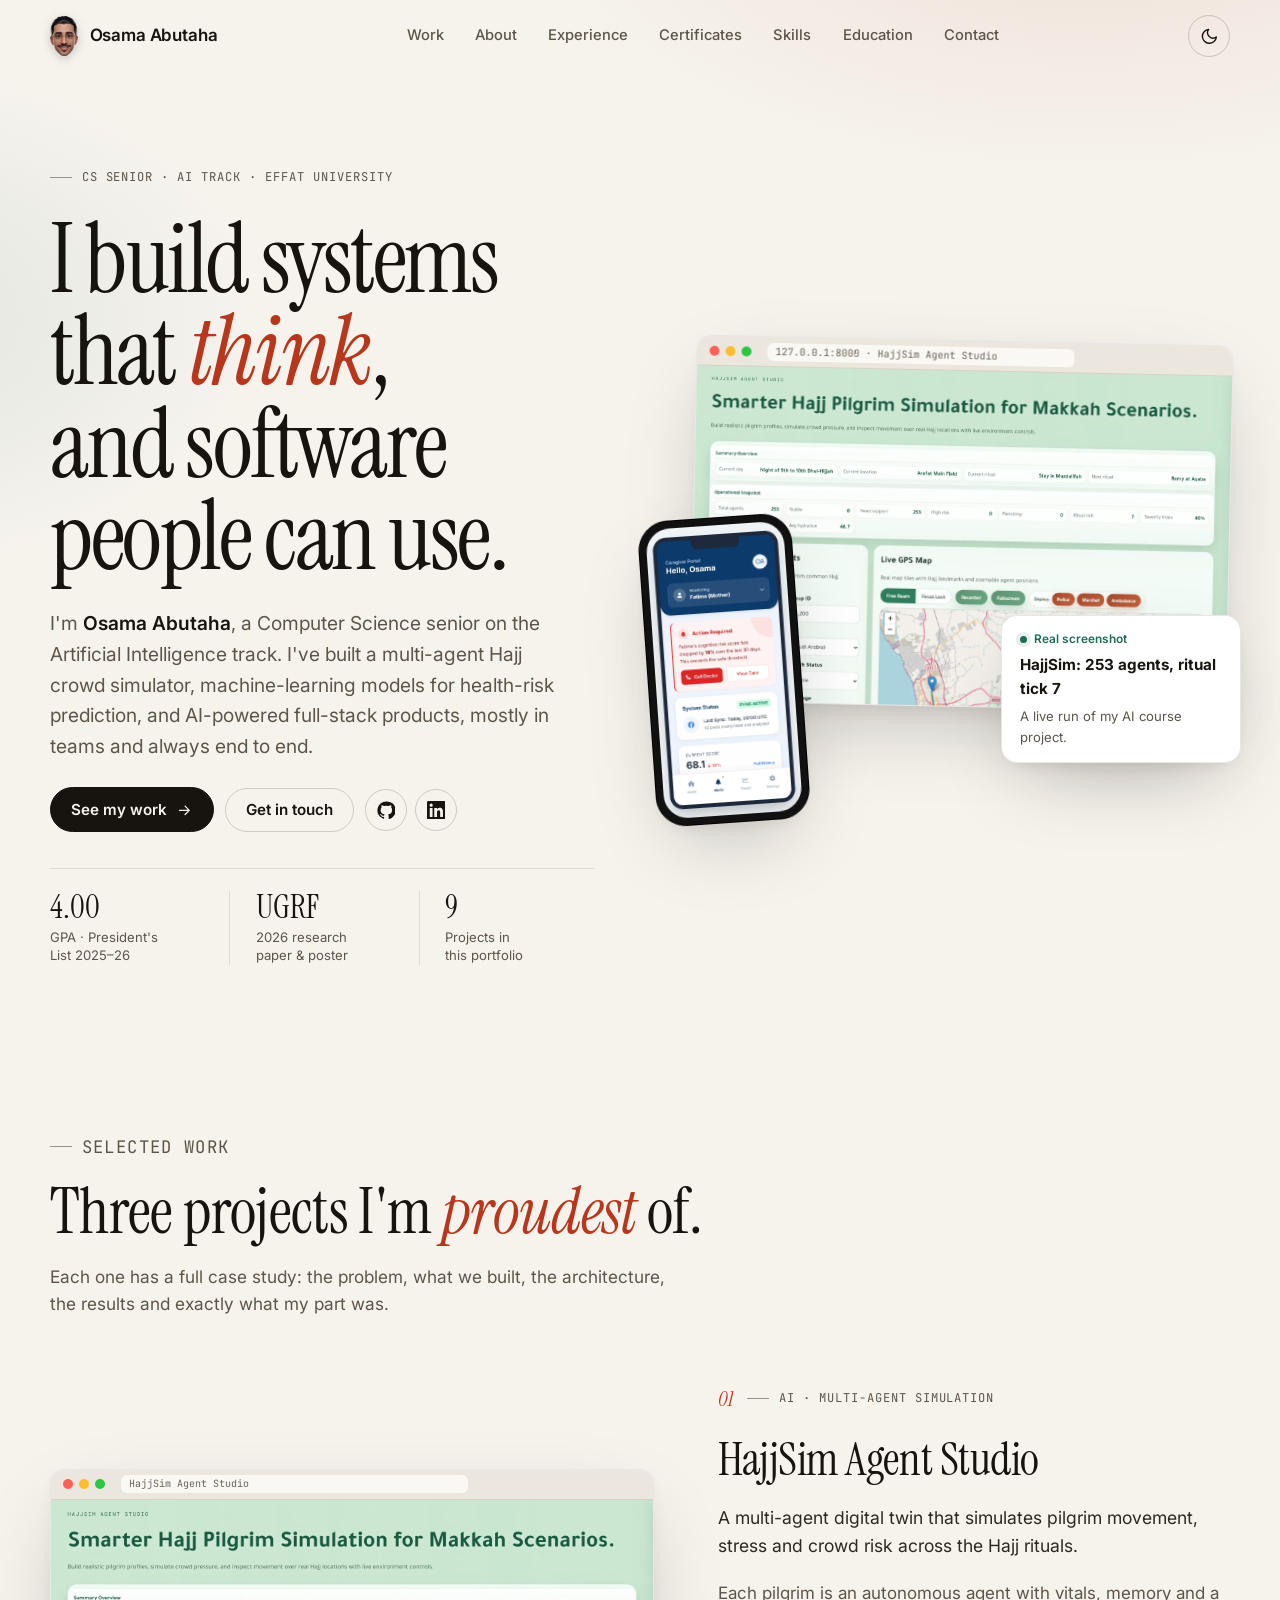
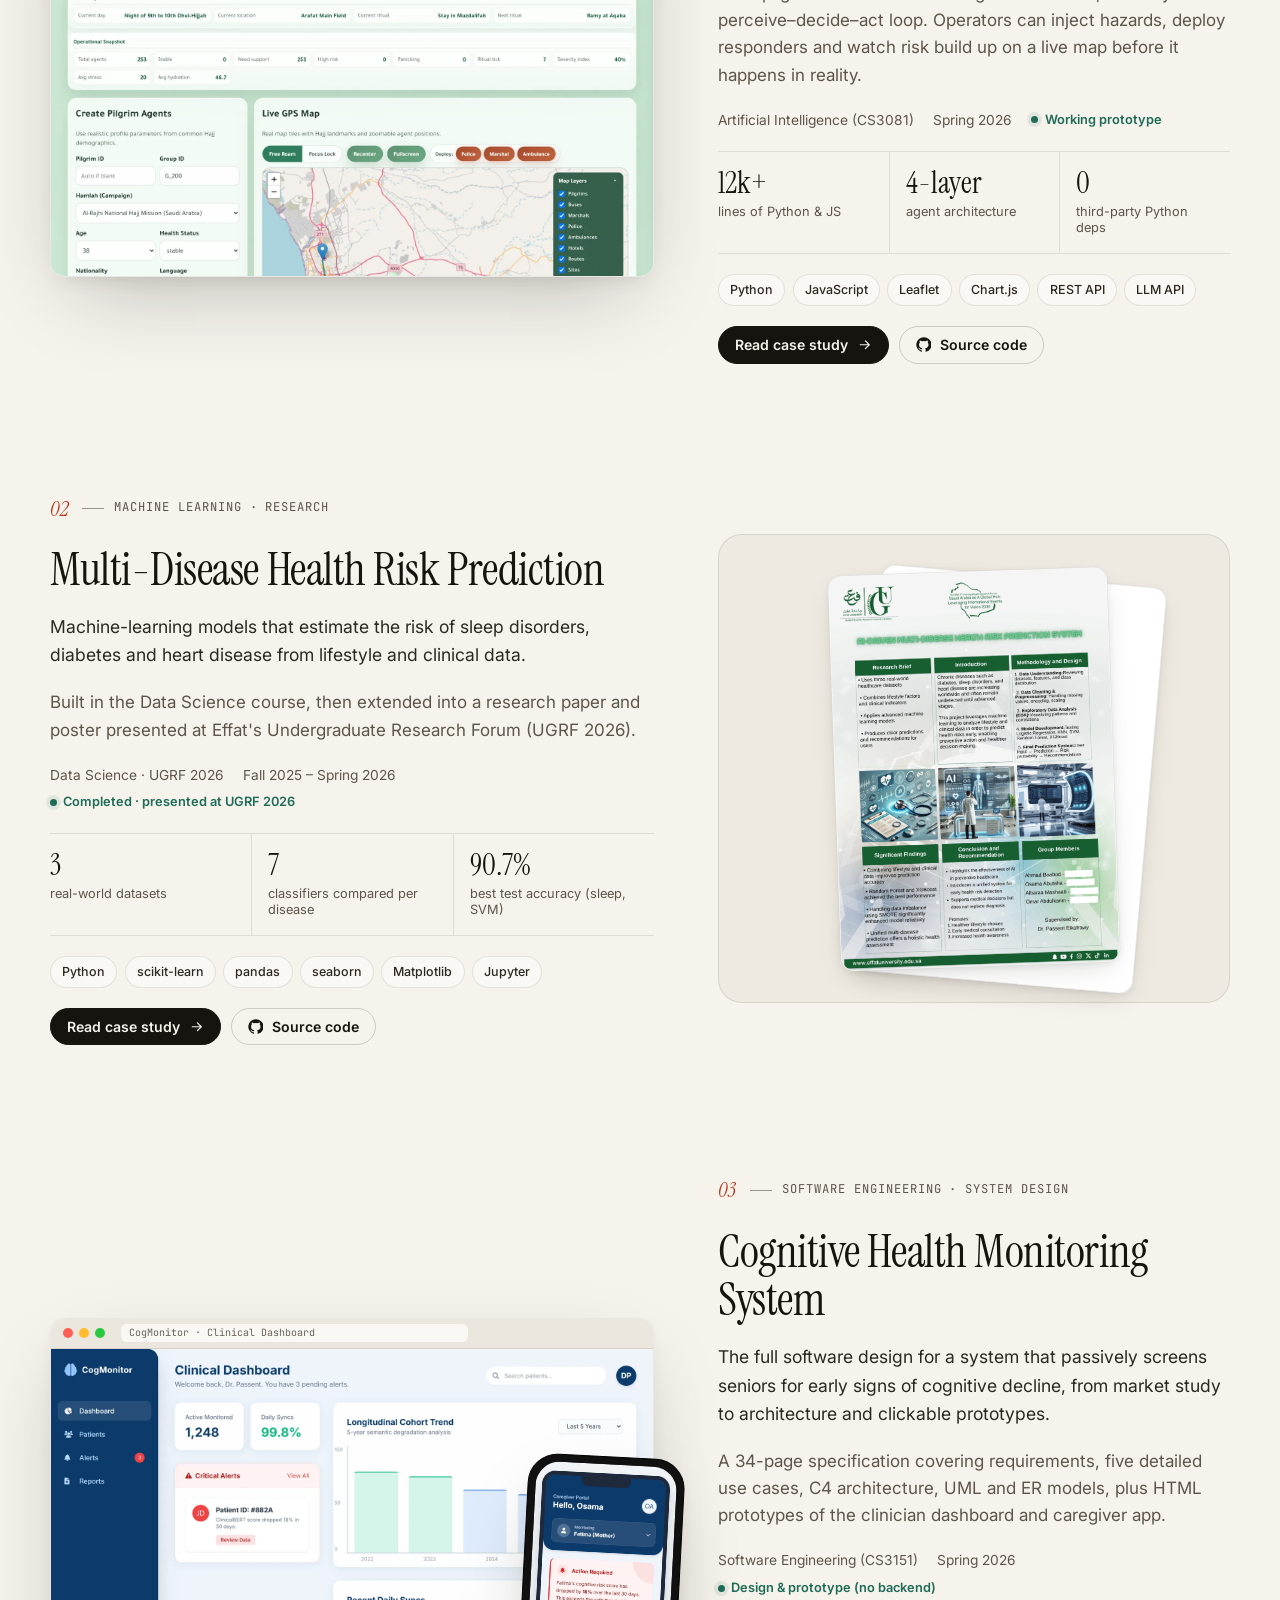
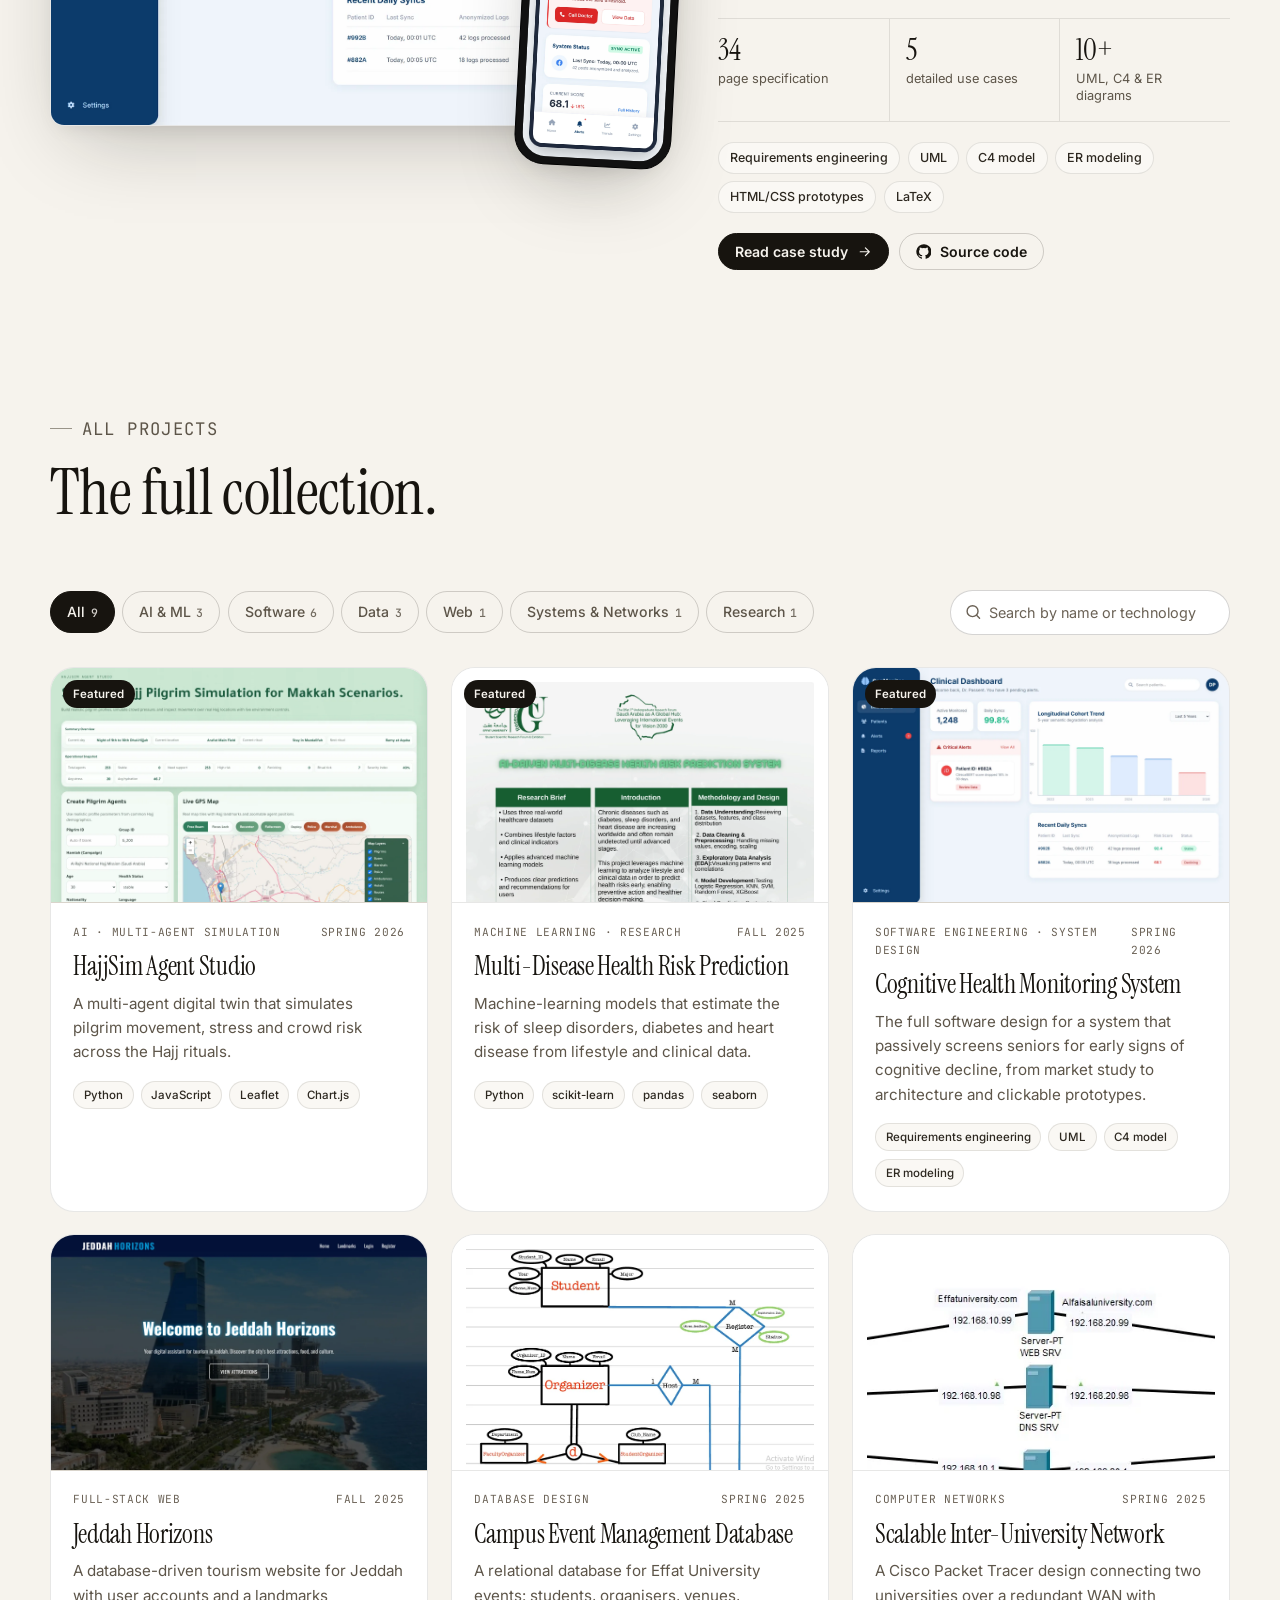
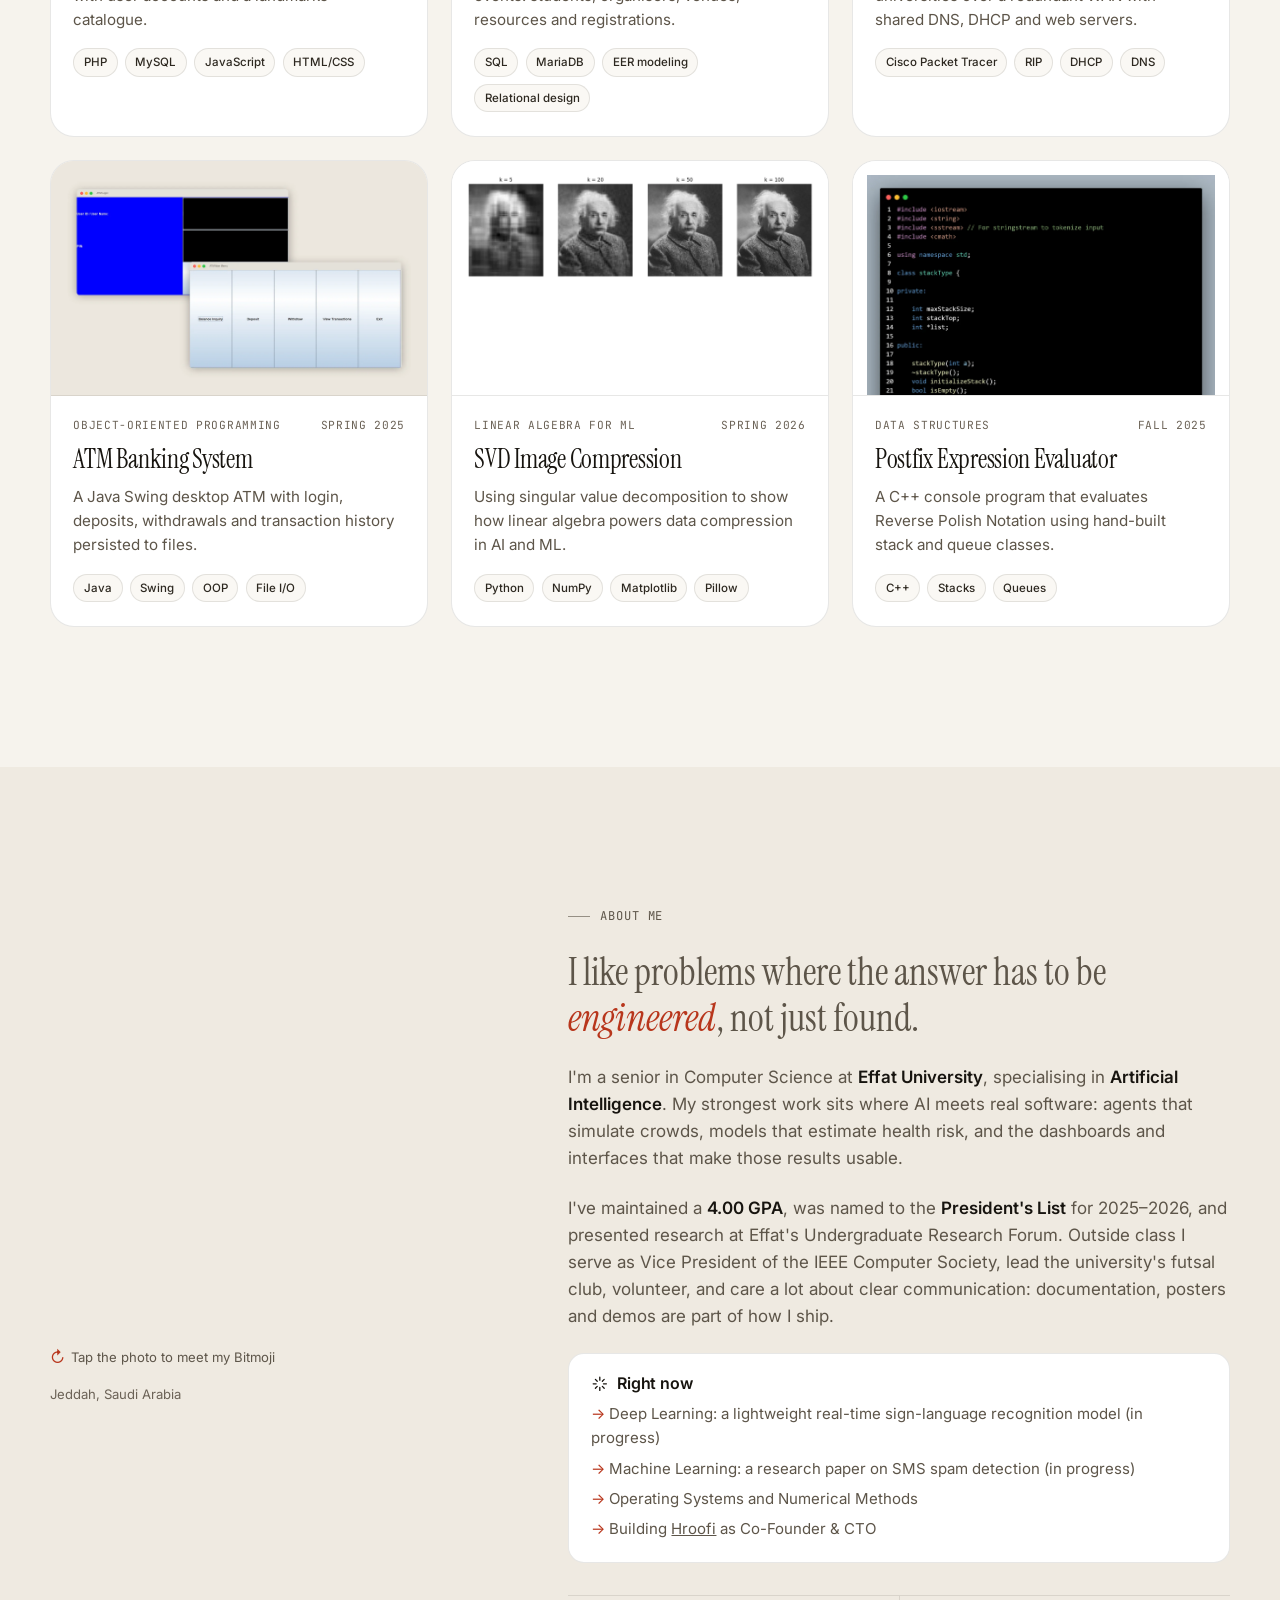
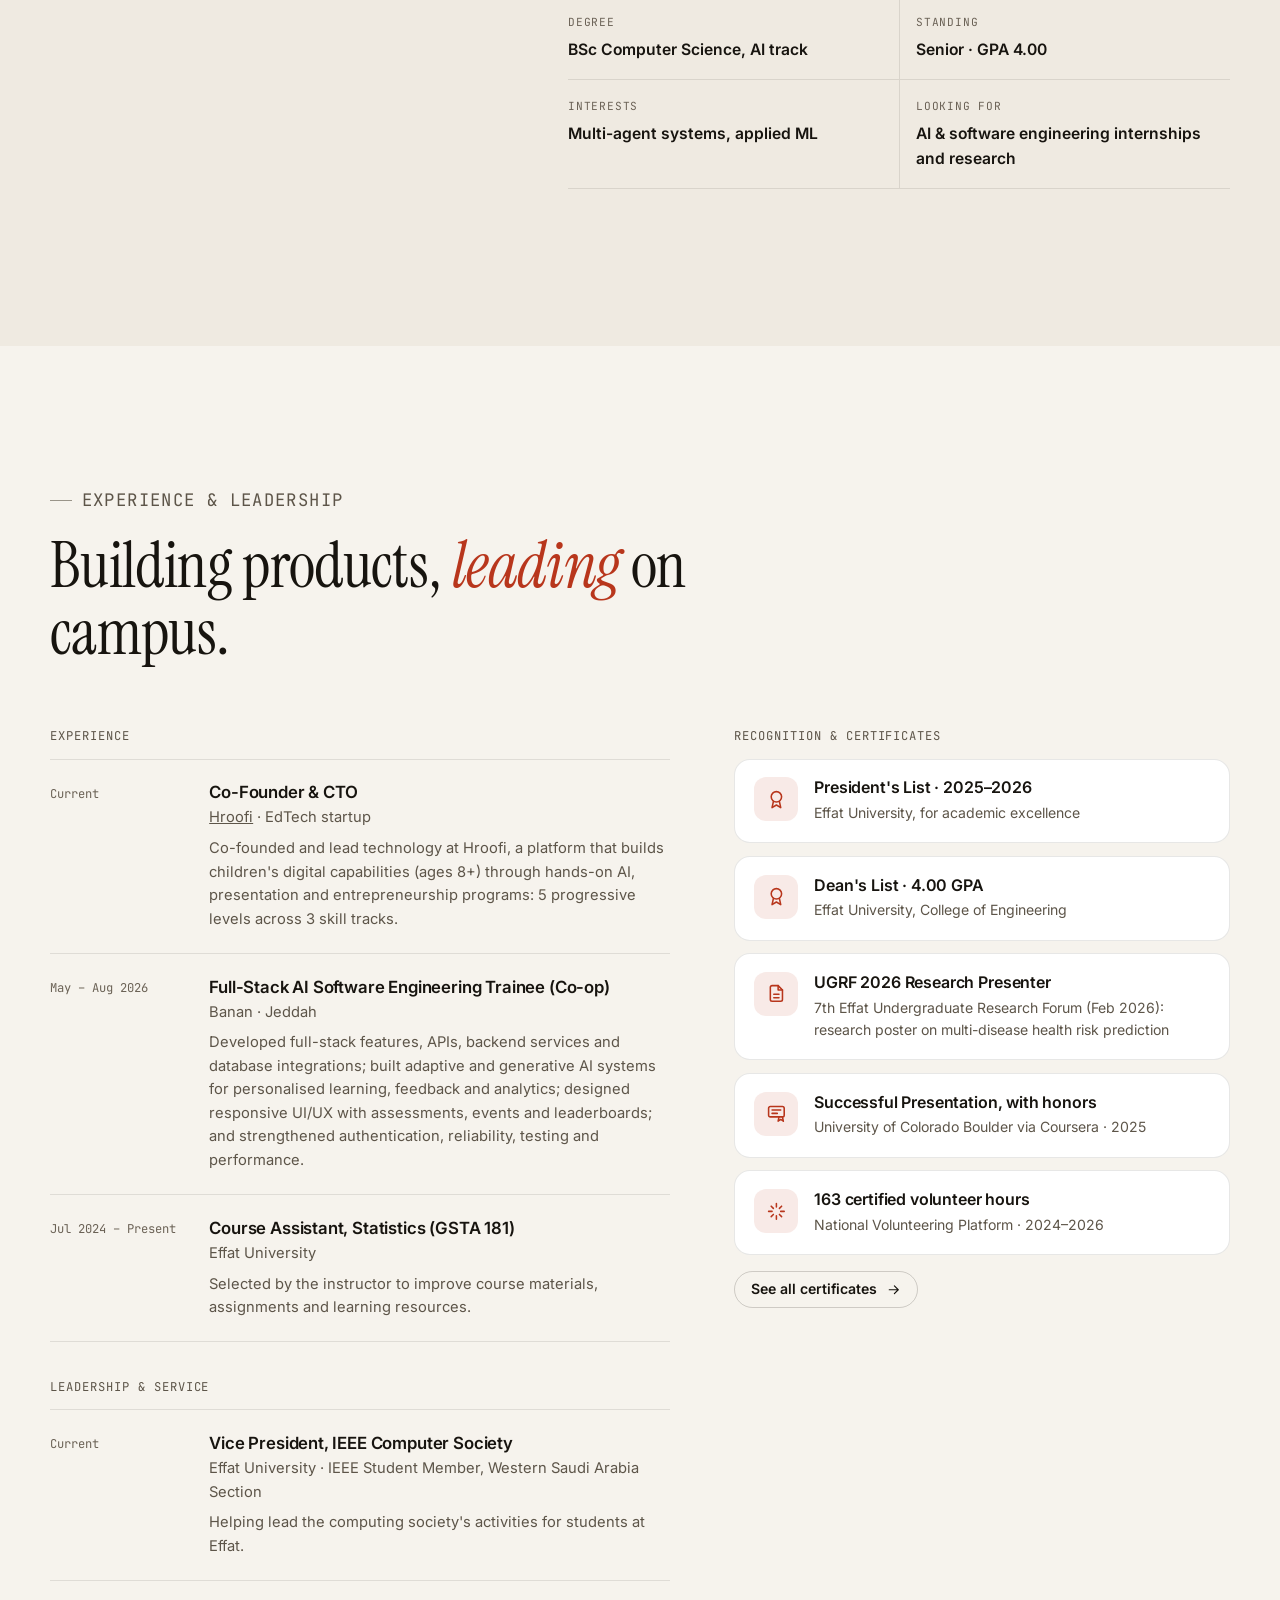
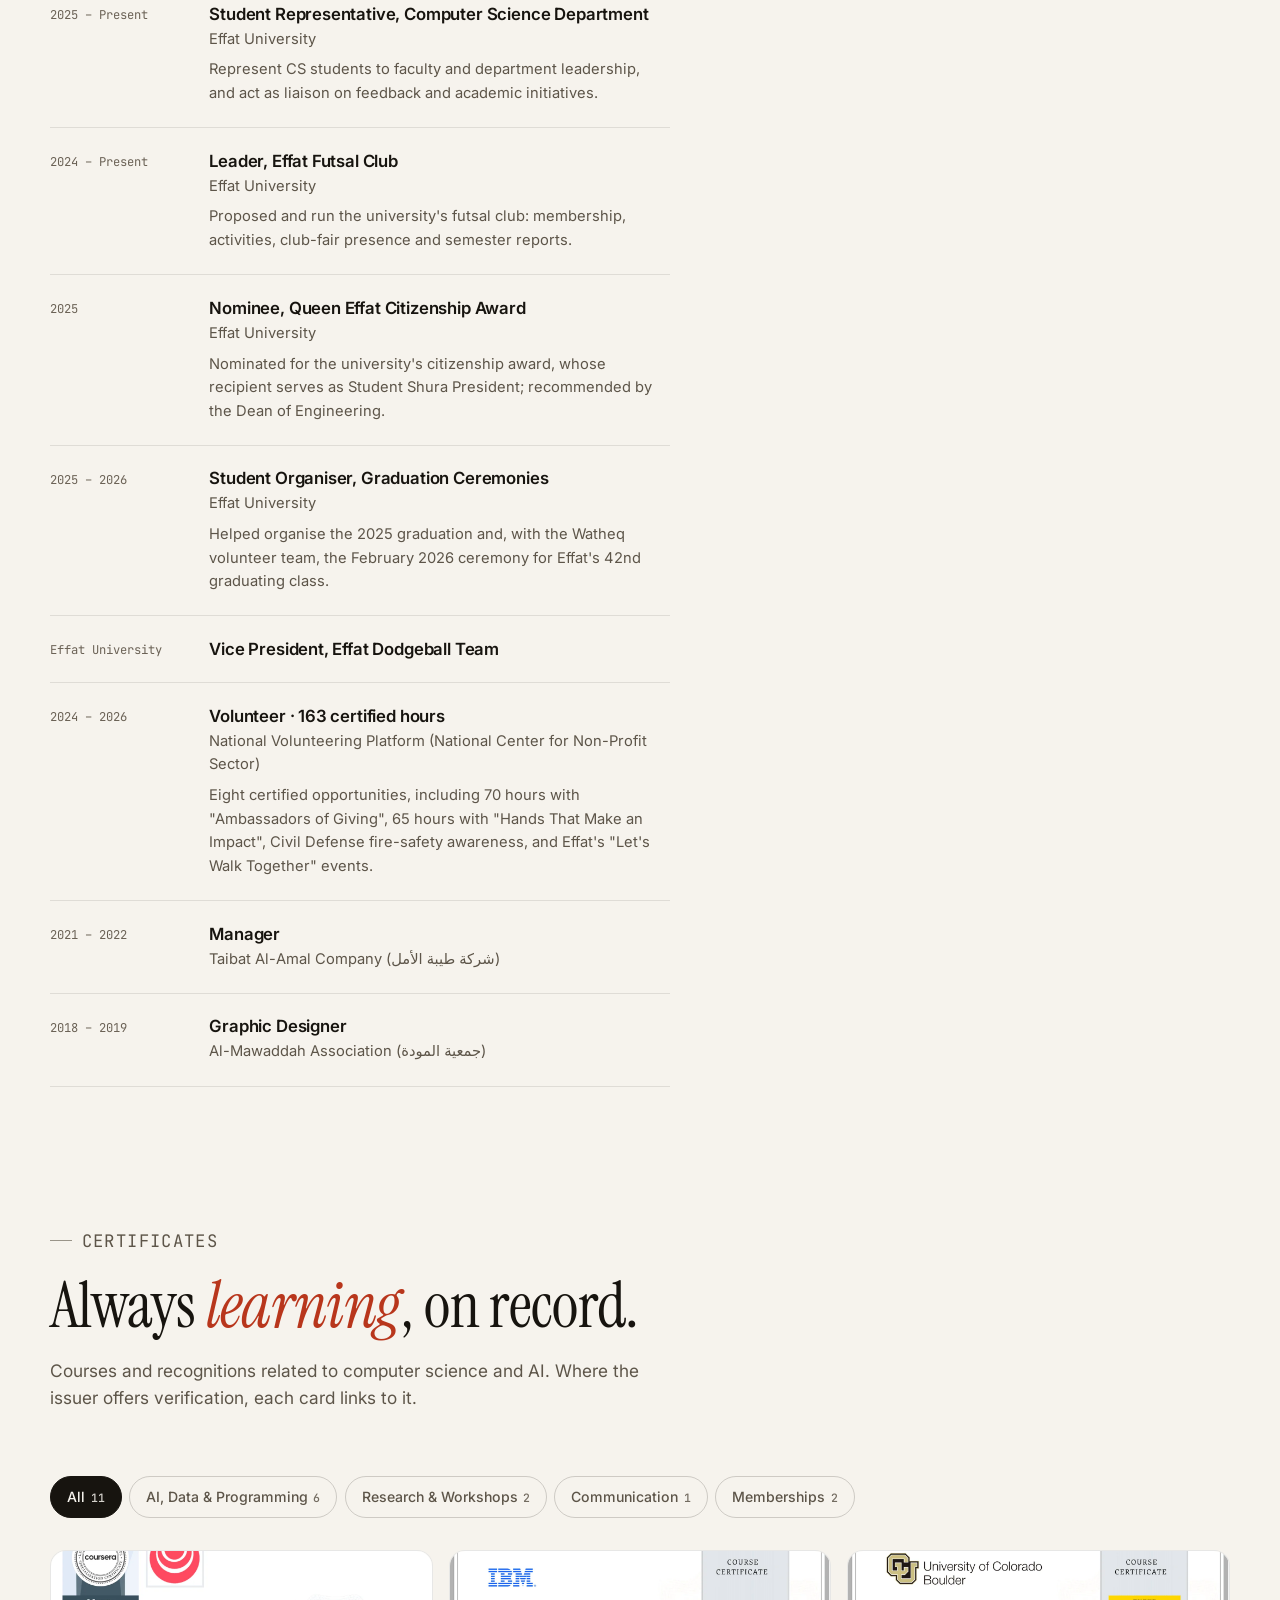
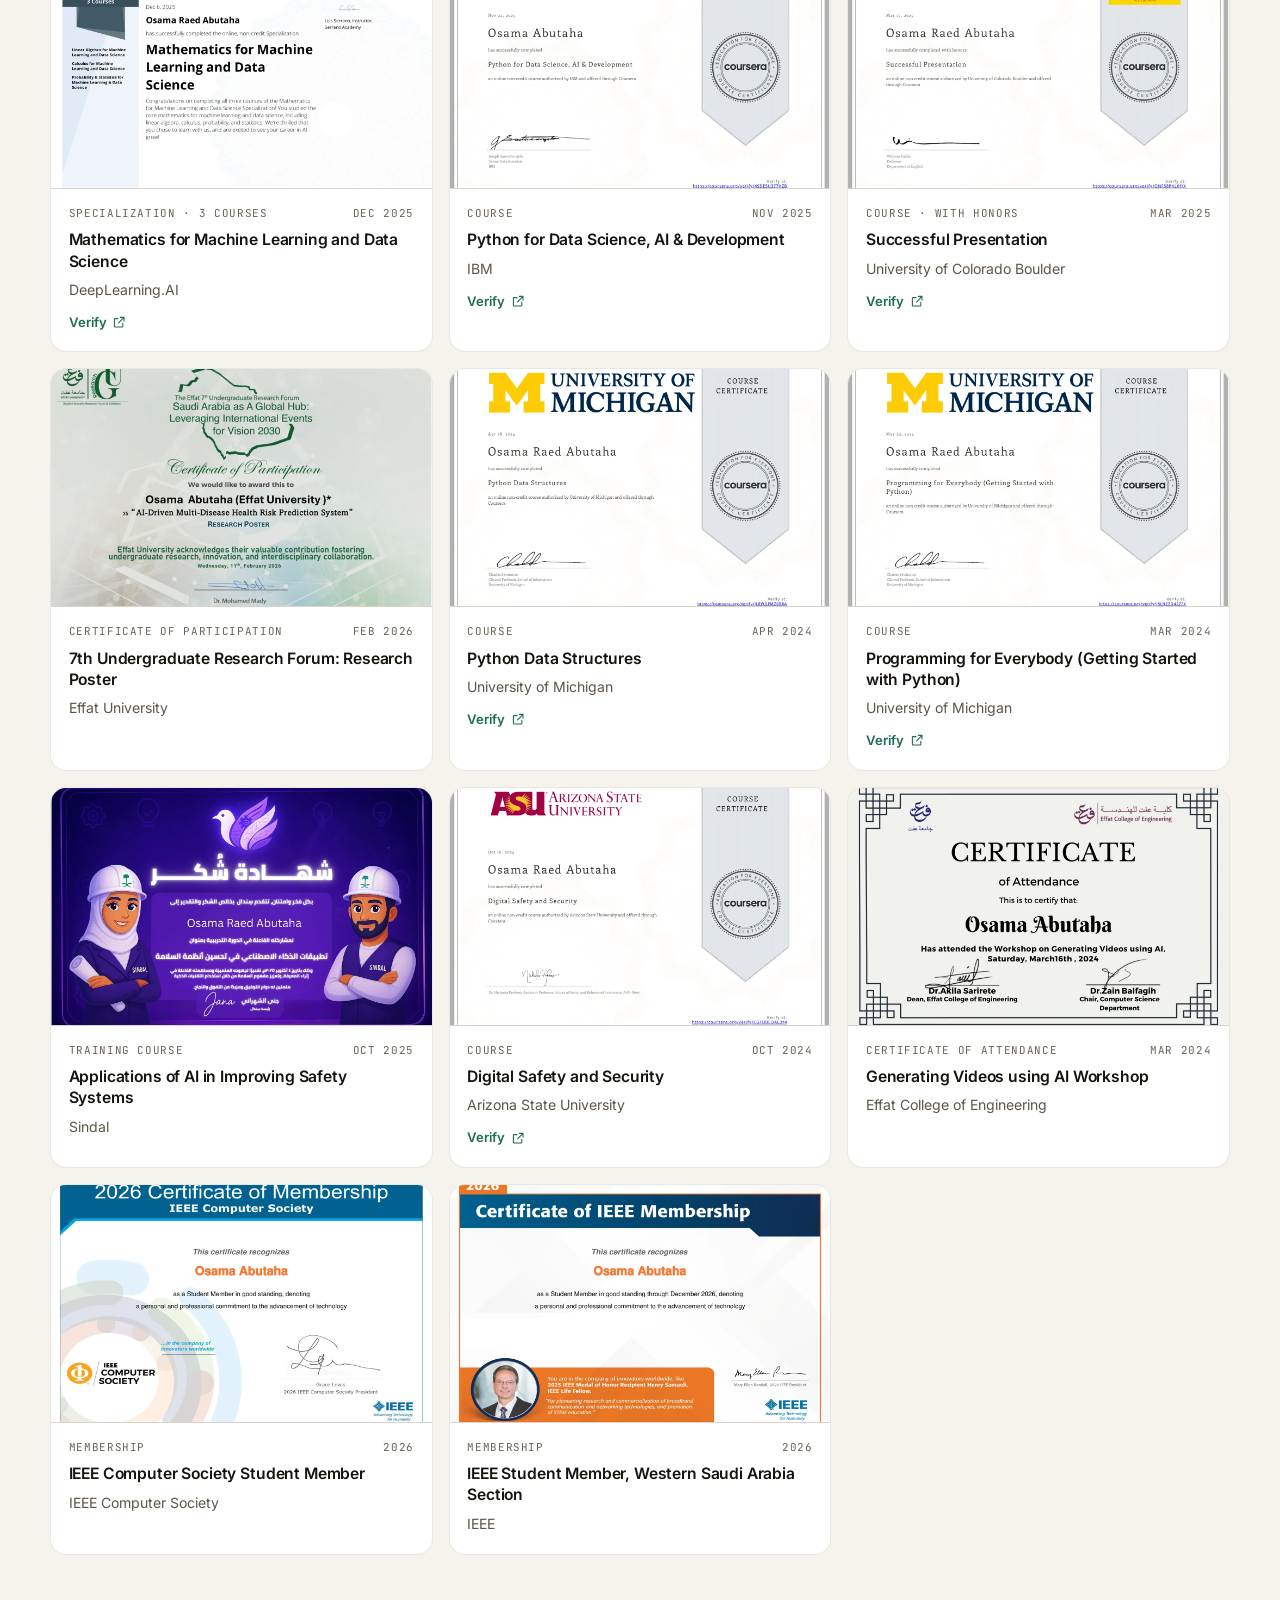
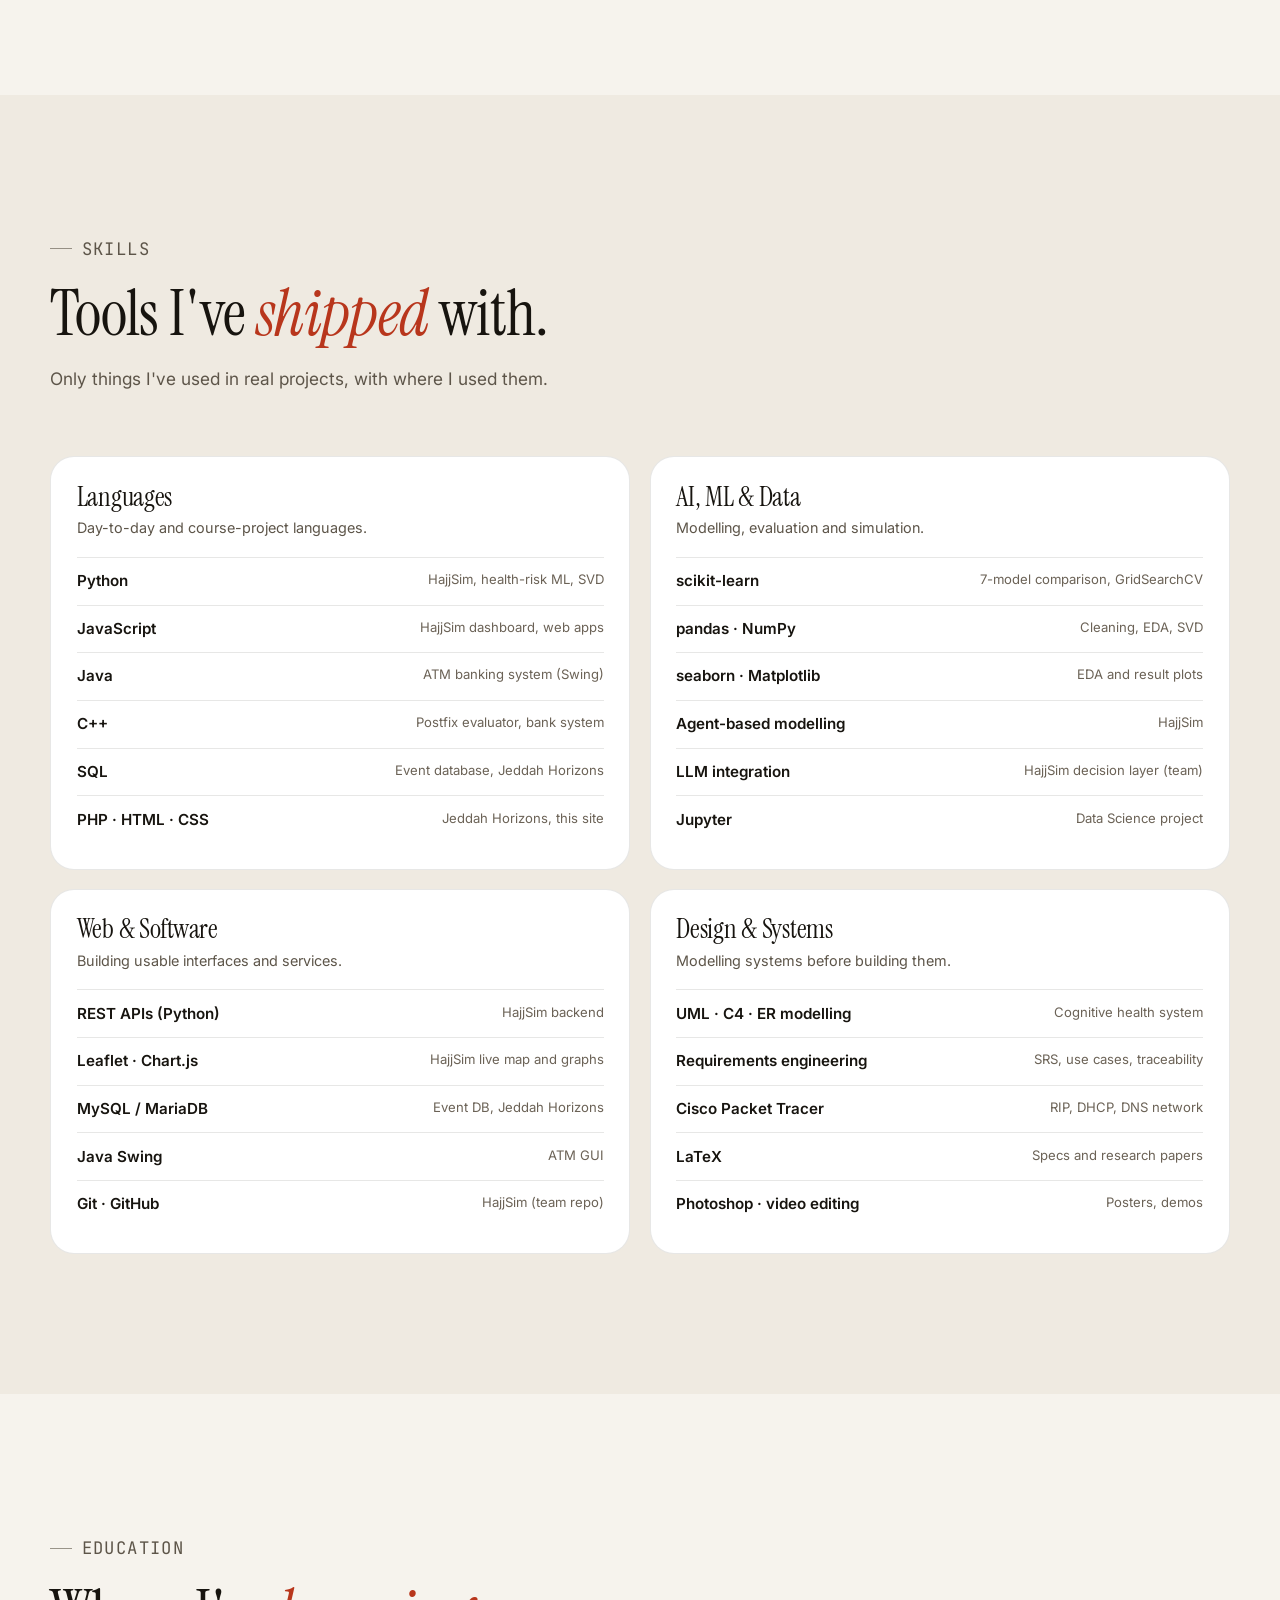
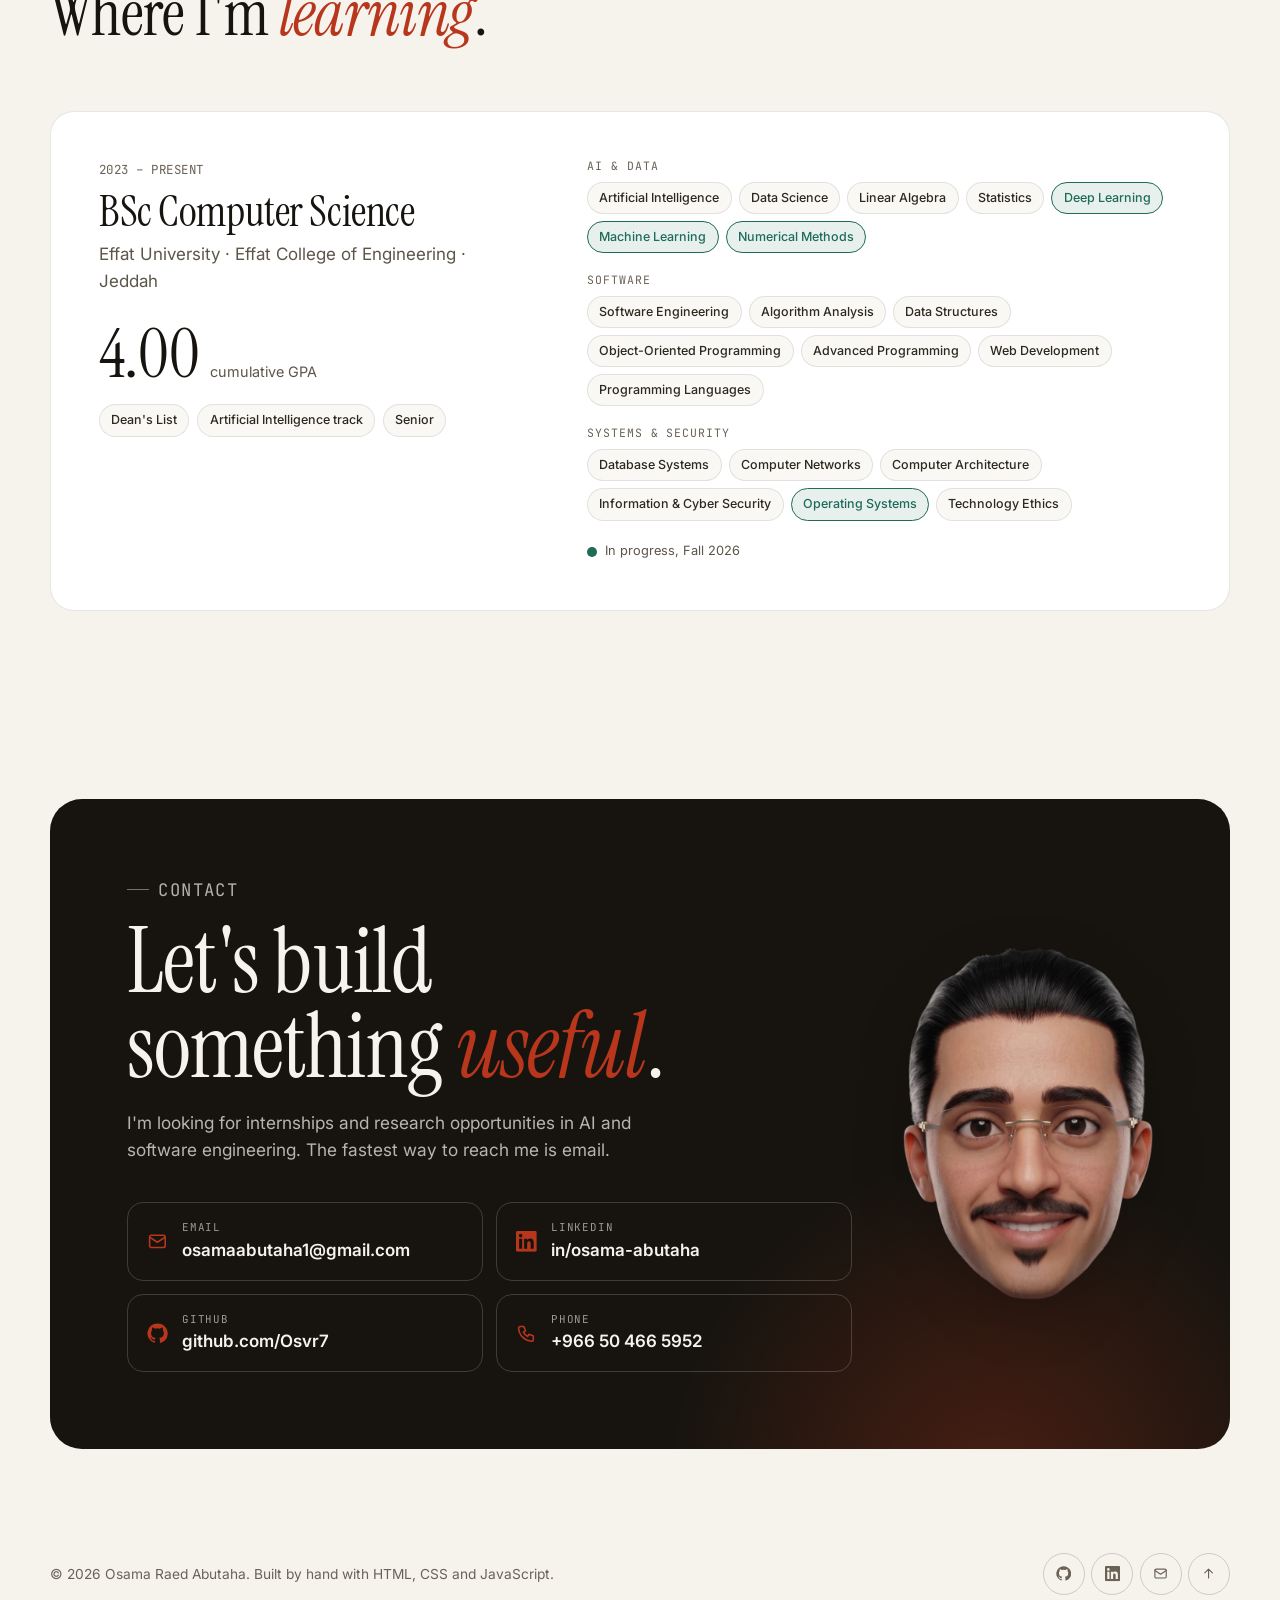
==== commit 1877cb30: "Lead with Computer Science student; keep Hroofi in Experience Co-Authored-By: Claude Opus 5.5 <norep" ====
--- a/index.html
+++ b/index.html
@@ -4,7 +4,7 @@
   <meta charset="UTF-8">
   <meta name="viewport" content="width=device-width, initial-scale=1">
   <title>Osama Abutaha · AI &amp; Software Engineering Portfolio</title>
-  <meta name="description" content="Osama Abutaha, Co-Founder &amp; CTO of Hroofi and Computer Science senior on the AI track at Effat University. Projects in multi-agent simulation, machine learning, software design and full-stack development.">
+  <meta name="description" content="Osama Abutaha, Computer Science senior on the AI track at Effat University. Projects in multi-agent simulation, machine learning, software design and full-stack development.">
   <meta name="author" content="Osama Raed Abutaha">
   <meta name="theme-color" content="#f6f3ed" media="(prefers-color-scheme: light)">
   <meta name="theme-color" content="#0e0d0b" media="(prefers-color-scheme: dark)">
@@ -46,7 +46,7 @@
     "@context": "https://schema.org",
     "@type": "Person",
     "name": "Osama Raed Abutaha",
-    "jobTitle": "Co-Founder & CTO, Hroofi · Computer Science Student (AI Track)",
+    "jobTitle": "Computer Science Student (AI Track)",
     "url": "https://osvr7.github.io/",
     "email": "mailto:osamaabutaha1@gmail.com",
     "alumniOf": { "@type": "CollegeOrUniversity", "name": "Effat University" },
@@ -119,9 +119,9 @@
             <span class="line">people can use.</span>
           </h1>
           <p class="hero-lede">
-            I'm <strong>Osama Abutaha</strong>, Co-Founder &amp; CTO of <strong>Hroofi</strong> and a Computer Science senior on the
-            Artificial Intelligence track. I've built a multi-agent Hajj crowd simulator, machine-learning models for
-            health-risk prediction, and AI-powered full-stack products, always end to end.
+            I'm <strong>Osama Abutaha</strong>, a Computer Science senior on the Artificial Intelligence track.
+            I've built a multi-agent Hajj crowd simulator, machine-learning models for health-risk prediction,
+            and AI-powered full-stack products, mostly in teams and always end to end.
           </p>
           <div class="hero-actions">
             <a href="#work" class="btn btn-primary">See my work <svg class="icon icon-arrow"><use href="#i-arrow"/></svg></a>
@@ -228,7 +228,7 @@
             <div class="info"><dt>Degree</dt><dd>BSc Computer Science, AI track</dd></div>
             <div class="info"><dt>Standing</dt><dd>Senior · GPA 4.00</dd></div>
             <div class="info"><dt>Interests</dt><dd>Multi-agent systems, applied ML</dd></div>
-            <div class="info"><dt>Currently</dt><dd>Co-Founder &amp; CTO, Hroofi</dd></div>
+            <div class="info"><dt>Looking for</dt><dd>AI &amp; software engineering internships and research</dd></div>
           </dl>
         </div>
       </div>
